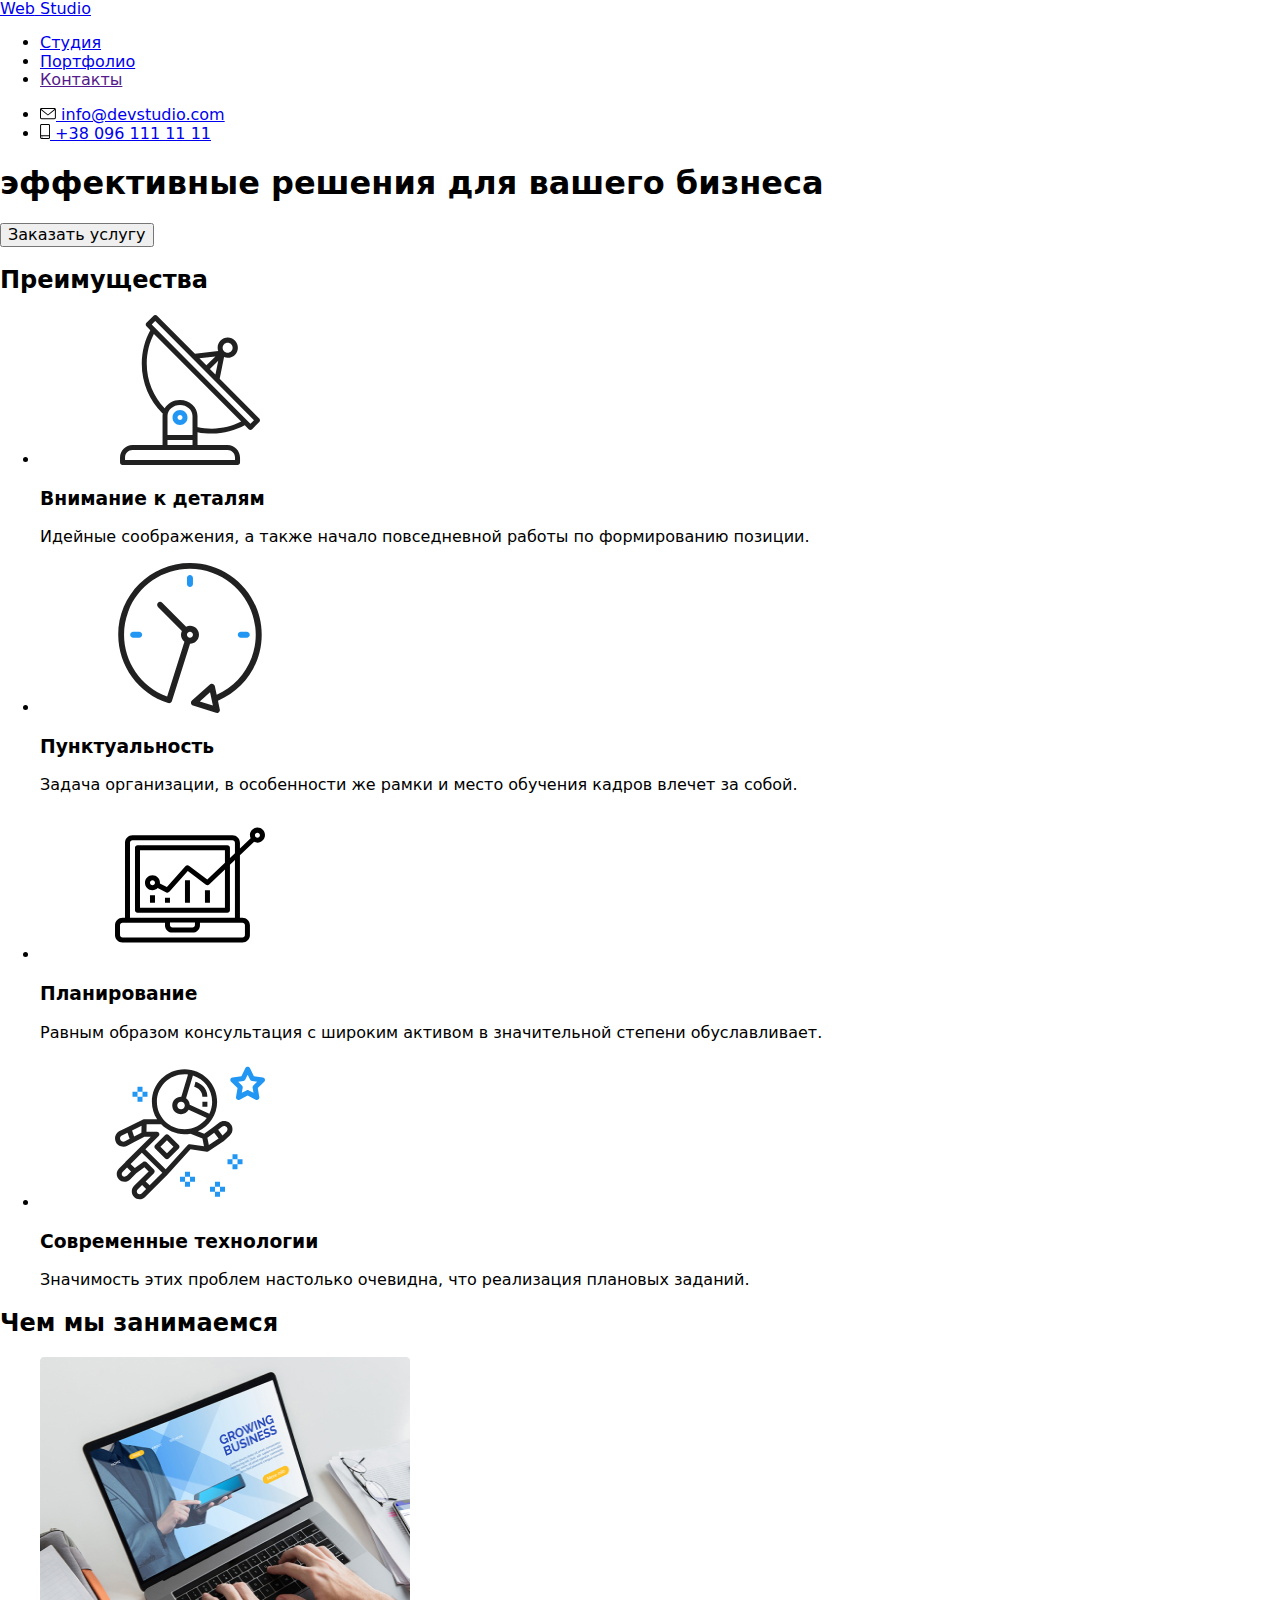
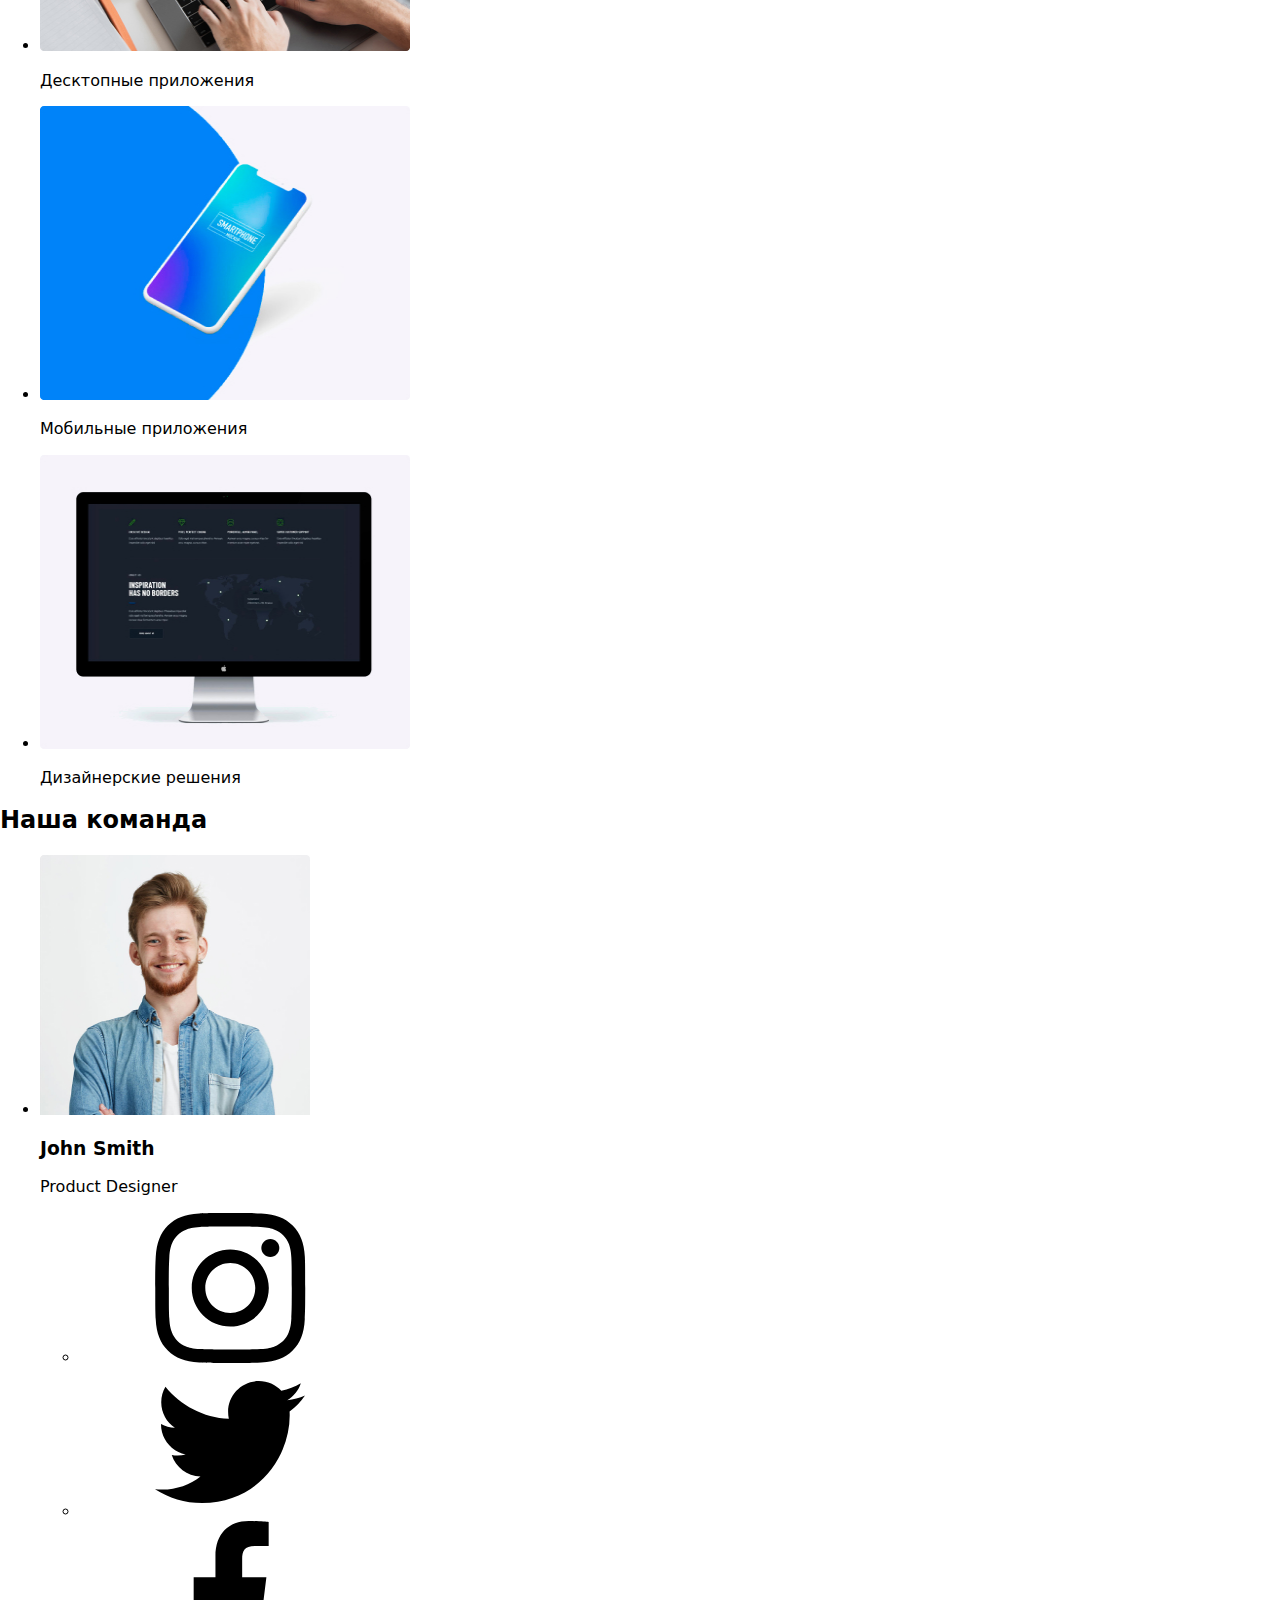
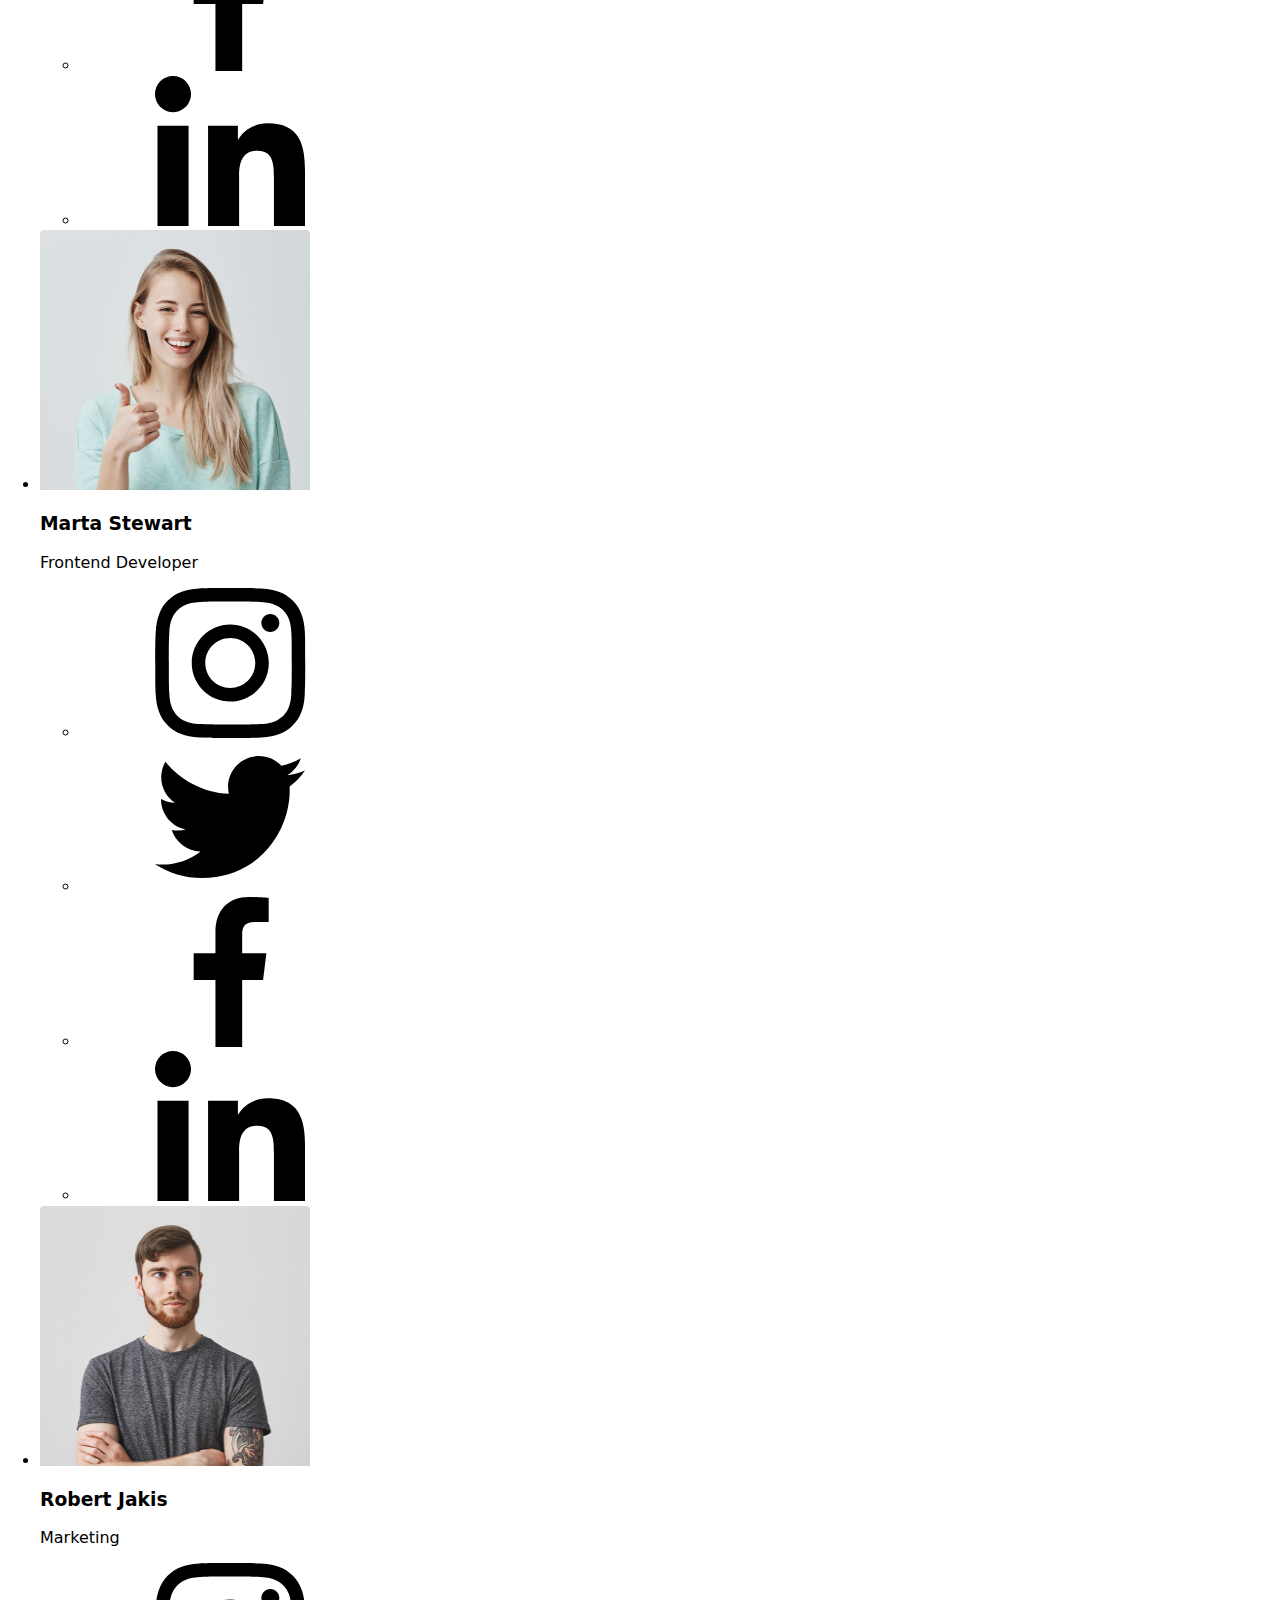
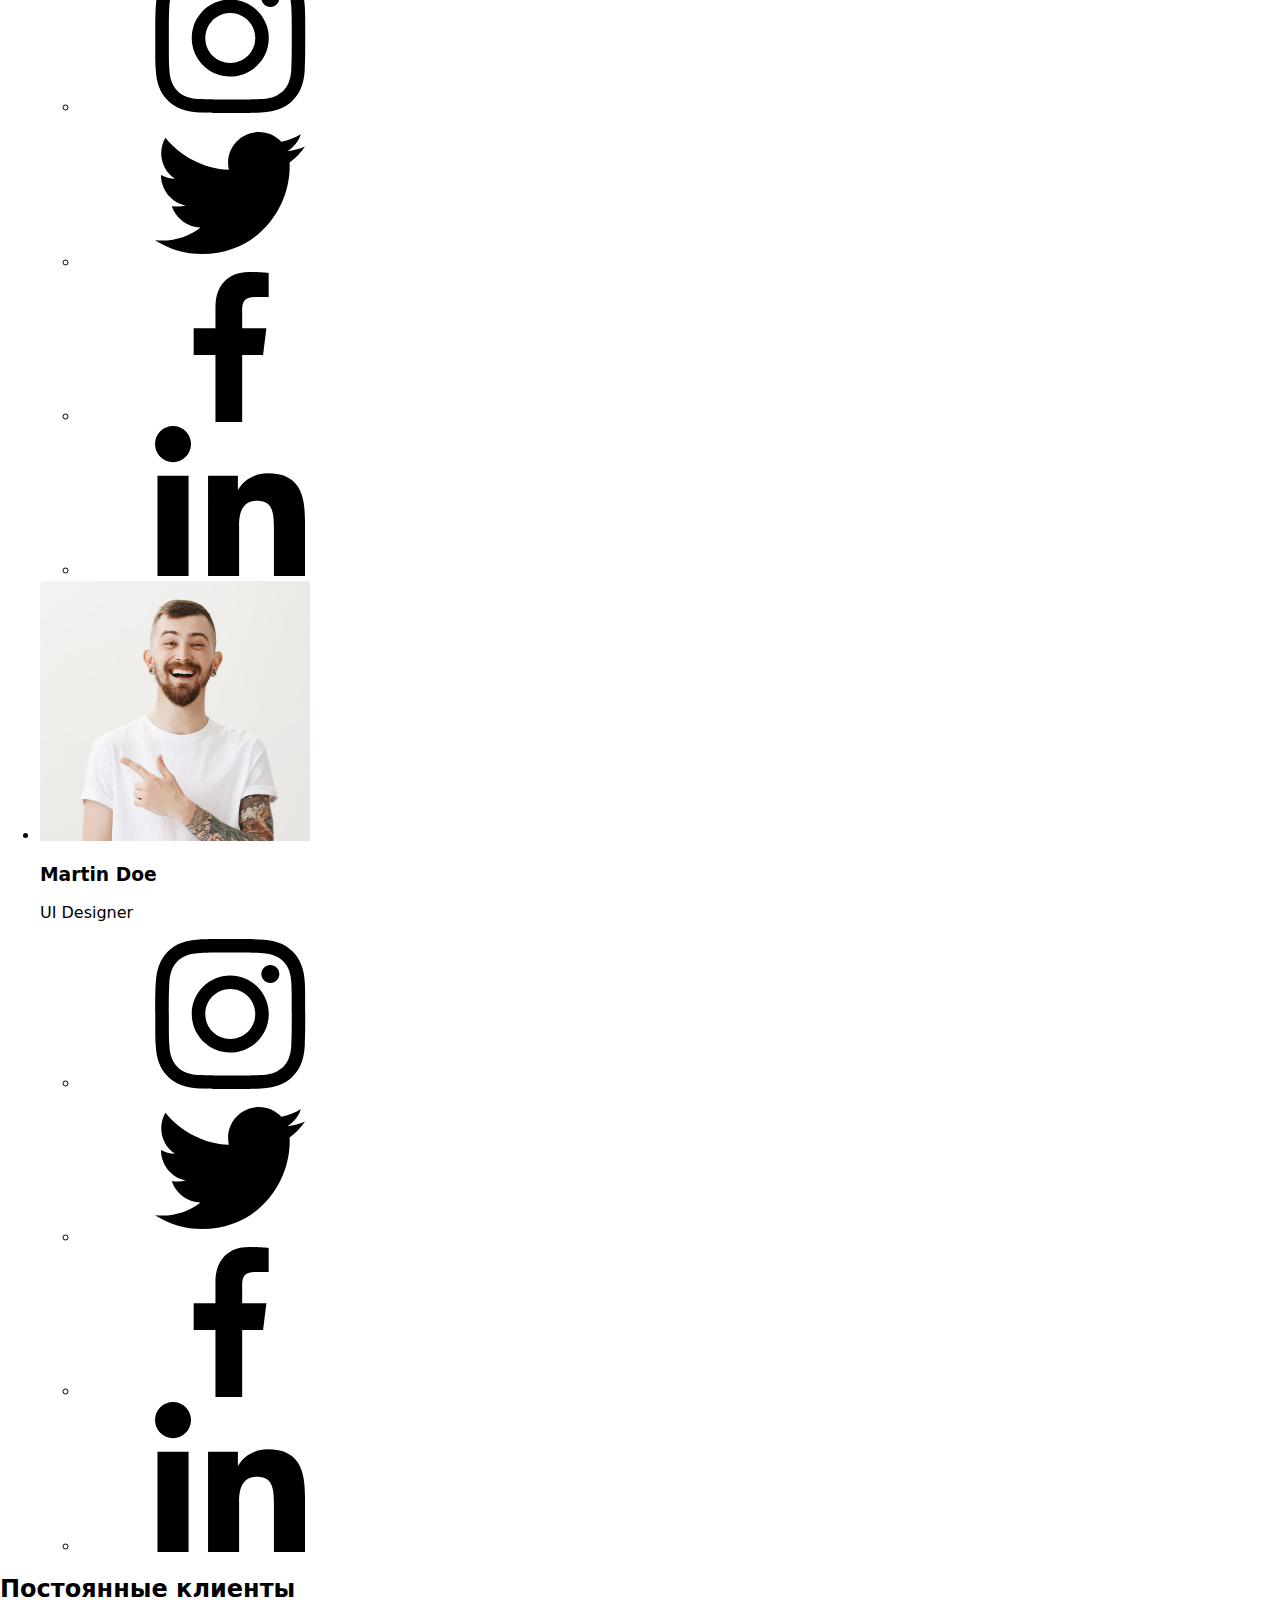
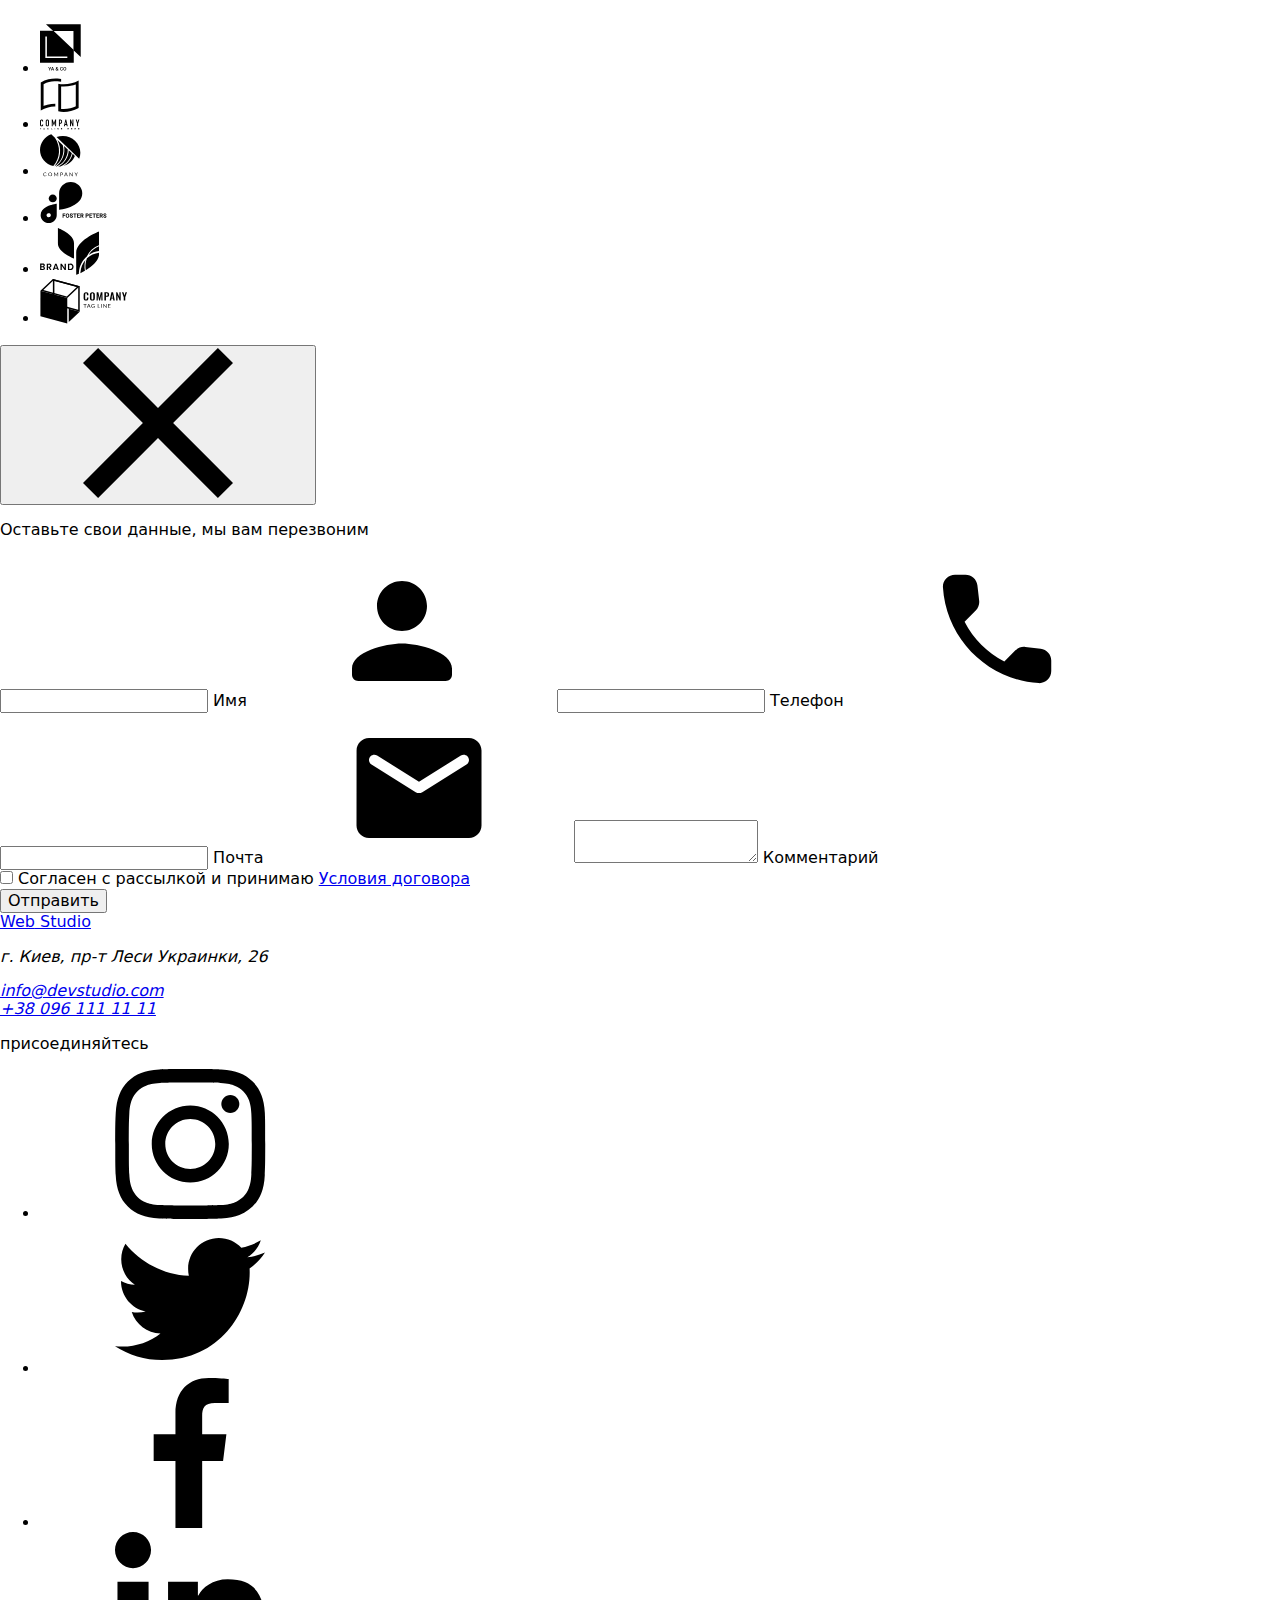
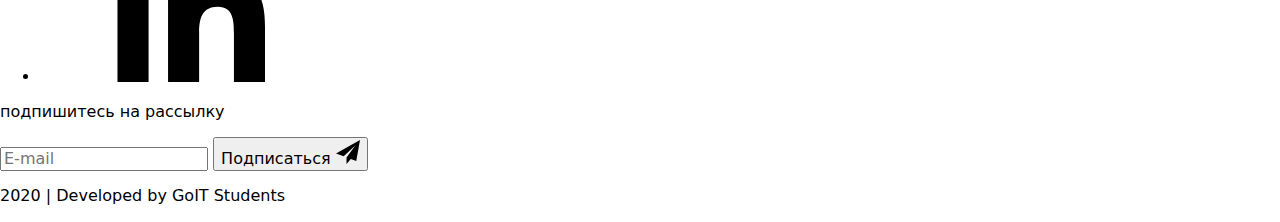
==== index.html @ 636921bb "Добавляет разметку" ====
<!DOCTYPE html>
<html lang="ru">
  <head>
    <meta charset="UTF-8" />
    <meta name="viewport" content="width=device-width, initial-scale=1.0" />
    <title>Studiya</title>
    <link
      href="https://fonts.googleapis.com/css2?family=Raleway:wght@700&family=Roboto:wght@400;500;700;900&display=swap"
      rel="stylesheet"
    />
    <link
      rel="stylesheet"
      href="https://cdnjs.cloudflare.com/ajax/libs/modern-normalize/0.6.0/modern-normalize.min.css"
    />
    <link rel="stylesheet" href="./css/main.min.css" />
  </head>
  <body>
    <!--Шапка сайта-->
    <header class="page-header">
      <nav class="container main-nav">
        <a href="./index.html" class="logo link">
          <span class="logo-web">Web</span>
          <span class="logo-studio">Studio</span>
        </a>
        <ul class="site-nav list">
          <li class="studio item">
            <a href="./index.html" class="link current">Студия</a>
          </li>
          <li class="portfolio item">
            <a href="./portfolio.html" class="link">Портфолио</a>
          </li>
          <li class="contact item">
            <a href="" class="link">Контакты </a>
          </li>
        </ul>
        <ul class="cont-nav list">
          <li class="item">
            <a href="mailto:info@devstudio.com" class="mail link">
              <svg class="icon-mail" width="16" height="12">
                <use href="./img/symbol-defs.svg#icon-email"></use>
              </svg>
              info@devstudio.com</a
            >
          </li>
          <li class="item">
            <a href="tel:+380961111111" class="phone link">
              <svg class="icon-phone" width="10" height="15">
                <use href="./img/symbol-defs.svg#icon-phone"></use>
              </svg>
              +38 096 111 11 11</a
            >
          </li>
        </ul>
      </nav>
    </header>
    <main>
      <!-- Герой -->
      <section class="hero overlay">
        <div class="hero-item">
          <h1 class="hero-title">эффективные решения для вашего бизнеса</h1>
          <button class="button primary" data-open-modal>
            Заказать услугу
          </button>
        </div>
      </section>
      <!--Преимущества-->
      <section class="section advant">
        <div class="container">
          <h2 class="visually-hidden">Преимущества</h2>
          <ul class="advant-list list">
            <li class="advant-element">
              <div class="advant-item">
                <svg class="icon-advant">
                  <use href="./img/symbol-defs.svg#icon-antenna"></use>
                </svg>
              </div>
              <h3 class="advant-title">Внимание к деталям</h3>
              <p class="advant-text">
                Идейные соображения, а также начало повседневной работы по
                формированию позиции.
              </p>
            </li>
            <li class="advant-element">
              <div class="advant-item">
                <svg class="icon-advant">
                  <use href="./img/symbol-defs.svg#icon-clock"></use>
                </svg>
              </div>
              <h3 class="advant-title">Пунктуальность</h3>
              <p class="advant-text">
                Задача организации, в особенности же рамки и место обучения
                кадров влечет за собой.
              </p>
            </li>
            <li class="advant-element">
              <div class="advant-item">
                <svg class="icon-advant">
                  <use href="./img/symbol-defs.svg#icon-diagram"></use>
                </svg>
              </div>
              <h3 class="advant-title">Планирование</h3>
              <p class="advant-text">
                Равным образом консультация с широким активом в значительной
                степени обуславливает.
              </p>
            </li>
            <li class="advant-element">
              <div class="advant-item">
                <svg class="icon-advant">
                  <use href="./img/symbol-defs.svg#icon-astronaut"></use>
                </svg>
              </div>
              <h3 class="advant-title">Современные технологии</h3>
              <p class="advant-text">
                Значимость этих проблем настолько очевидна, что реализация
                плановых заданий.
              </p>
            </li>
          </ul>
        </div>
      </section>
      <!-- Чем мы занимаемся -->
      <section class="section doing">
        <div class="container">
          <h2 class="section-title">Чем мы занимаемся</h2>
          <ul class="doing-list list">
            <li class="doing-element">
              <div>
                <a href="">
                  <img
                    src="./img/studiya/desktop_applications.jpg"
                    alt="Десктопные приложения"
                    width="370"
                    height="294"
                  />
                </a>
                <p class="doing-text">
                  Десктопные приложения
                </p>
              </div>
            </li>
            <li class="doing-element">
              <a href="">
                <img
                  src="./img/studiya/mobile_applications.jpg"
                  alt="Мобильные приложения"
                  width="370"
                  height="294"
                />
              </a>
              <p class="doing-text">
                Мобильные приложения
              </p>
            </li>
            <li class="doing-element">
              <a href="">
                <img
                  src="./img/studiya/designe_applications.jpg"
                  alt="Дизайнерские решения"
                  width="370"
                  height="294"
                />
              </a>
              <p class="doing-text">
                Дизайнерские решения
              </p>
            </li>
          </ul>
        </div>
      </section>
      <!--Команда-->
      <section class="section team">
        <div class="container Team">
          <h2 class="section-title">Наша команда</h2>
          <ul class="team-list list">
            <li class="team-element">
              <img
                src="./img/studiya/john_smith.jpg"
                alt="На фото Джон Смит"
                width="270"
                height="260"
              />
              <h3 class="team-title">John Smith</h3>
              <p class="team-position">
                Product Designer
              </p>
              <ul class="slinks list">
                <li class="link-slink">
                  <a href="" class="slinks-item" aria-label="Инстаграм">
                    <svg class="icon-slink">
                      <use href="./img/symbol-defs.svg#icon-instagram"></use>
                    </svg>
                  </a>
                </li>
                <li class="link-slink">
                  <a href="" class="slinks-item" aria-label="Твитер">
                    <svg class="icon-slink">
                      <use href="./img/symbol-defs.svg#icon-twitter1"></use>
                    </svg>
                  </a>
                </li>
                <li class="link-slink">
                  <a href="" class="slinks-item" aria-label="Фейсбук">
                    <svg class="icon-slink">
                      <use href="./img/symbol-defs.svg#icon-facebook"></use>
                    </svg>
                  </a>
                </li>
                <li class="link-slink">
                  <a href="" class="slinks-item" aria-label="Линкедин">
                    <svg class="icon-slink">
                      <use href="./img/symbol-defs.svg#icon-linkedin"></use>
                    </svg>
                  </a>
                </li>
              </ul>
            </li>
            <li class="team-element">
              <img
                src="./img/studiya/marta_stewart.jpg"
                alt="На фото Марта Стевант"
                width="270"
                height="260"
              />
              <h3 class="team-title">Marta Stewart</h3>
              <p class="team-position">
                Frontend Developer
              </p>
              <ul class="slinks list">
                <li class="link-slink">
                  <a href="" class="slinks-item" aria-label="Инстаграм">
                    <svg class="icon-slink">
                      <use href="./img/symbol-defs.svg#icon-instagram"></use>
                    </svg>
                  </a>
                </li>
                <li class="link-slink">
                  <a href="" class="slinks-item" aria-label="Твитер">
                    <svg class="icon-slink">
                      <use href="./img/symbol-defs.svg#icon-twitter1"></use>
                    </svg>
                  </a>
                </li>
                <li class="link-slink">
                  <a href="" class="slinks-item" aria-label="Фейсбук">
                    <svg class="icon-slink">
                      <use href="./img/symbol-defs.svg#icon-facebook"></use>
                    </svg>
                  </a>
                </li>
                <li class="link-slink">
                  <a href="" class="slinks-item" aria-label="Линкедин">
                    <svg class="icon-slink">
                      <use href="./img/symbol-defs.svg#icon-linkedin"></use>
                    </svg>
                  </a>
                </li>
              </ul>
            </li>
            <li class="team-element">
              <img
                src="./img/studiya/robert_jakis.jpg"
                alt="На фото Роберт Джакис"
                width="270"
                height="260"
              />
              <h3 class="team-title">Robert Jakis</h3>
              <p class="team-position">
                Marketing
              </p>
              <ul class="slinks list">
                <li class="link-slink">
                  <a href="" class="slinks-item" aria-label="Инстаграм">
                    <svg class="icon-slink">
                      <use href="./img/symbol-defs.svg#icon-instagram"></use>
                    </svg>
                  </a>
                </li>
                <li class="link-slink">
                  <a href="" class="slinks-item" aria-label="Твитер">
                    <svg class="icon-slink">
                      <use href="./img/symbol-defs.svg#icon-twitter1"></use>
                    </svg>
                  </a>
                </li>
                <li class="link-slink">
                  <a href="" class="slinks-item" aria-label="Фейсбук">
                    <svg class="icon-slink">
                      <use href="./img/symbol-defs.svg#icon-facebook"></use>
                    </svg>
                  </a>
                </li>
                <li class="link-slink">
                  <a href="" class="slinks-item" aria-label="Линкедин">
                    <svg class="icon-slink">
                      <use href="./img/symbol-defs.svg#icon-linkedin"></use>
                    </svg>
                  </a>
                </li>
              </ul>
            </li>
            <li class="team-element">
              <img
                src="./img/studiya/martin_doe.jpg"
                alt="На фото Мартин Дое"
                width="270"
                height="260"
              />
              <h3 class="team-title">Martin Doe</h3>
              <p class="team-position">
                UI Designer
              </p>
              <ul class="slinks list">
                <li class="link-slink">
                  <a href="" class="slinks-item" aria-label="Инстаграм">
                    <svg class="icon-slink">
                      <use href="./img/symbol-defs.svg#icon-instagram"></use>
                    </svg>
                  </a>
                </li>
                <li class="link-slink">
                  <a href="" class="slinks-item" aria-label="Твитер">
                    <svg class="icon-slink">
                      <use href="./img/symbol-defs.svg#icon-twitter1"></use>
                    </svg>
                  </a>
                </li>
                <li class="link-slink">
                  <a href="" class="slinks-item" aria-label="Фейсбук">
                    <svg class="icon-slink">
                      <use href="./img/symbol-defs.svg#icon-facebook"></use>
                    </svg>
                  </a>
                </li>
                <li class="link-slink">
                  <a href="" class="slinks-item" aria-label="Линкедин">
                    <svg class="icon-slink">
                      <use href="./img/symbol-defs.svg#icon-linkedin"></use>
                    </svg>
                  </a>
                </li>
              </ul>
            </li>
          </ul>
        </div>
      </section>

      <!--Клиенты-->
      <section class="section klient">
        <div class="container">
          <h2 class="section-title">Постоянные клиенты</h2>
          <ul class="klient-list list">
            <li class="klient-element">
              <a href="" class="klient-item">
                <svg class="icon-klient" width="45" height="50">
                  <use href="./img/symbol-defs.svg#icon-client1"></use>
                </svg>
              </a>
            </li>
            <li class="klient-element">
              <a href="" class="klient-item">
                <svg class="icon-klient" width="40" height="52">
                  <use href="./img/symbol-defs.svg#icon-client2"></use>
                </svg>
                <!-- <img src="./img/studiya/client2.svg" alt="Клиент2" /> -->
              </a>
            </li>
            <li class="klient-element">
              <a href="" class="klient-item">
                <svg class="icon-klient" width="41" height="43">
                  <use href="./img/symbol-defs.svg#icon-client3"></use>
                </svg>
                <!-- <img src="./img/studiya/client3.svg" alt="Клиент3" /> -->
              </a>
            </li>
            <li class="klient-element">
              <a href="" class="klient-item">
                <svg class="icon-klient" width="80" height="42">
                  <use href="./img/symbol-defs.svg#icon-client4"></use>
                </svg>
                <!-- <img src="./img/studiya/client4.svg" alt="Клиент4" /> -->
              </a>
            </li>
            <li class="klient-element">
              <a href="" class="klient-item">
                <svg class="icon-klient" width="59" height="47">
                  <use href="./img/symbol-defs.svg#icon-client5"></use>
                </svg>
                <!-- <img src="./img/studiya/client5.svg" alt="Клиент5" /> -->
              </a>
            </li>
            <li class="klient-element">
              <a href="" class="klient-item">
                <svg class="icon-klient" width="88" height="45">
                  <use href="./img/symbol-defs.svg#icon-client6"></use>
                </svg>
                <!-- <img src="./img/studiya/client6.svg" alt="Клиент6" /> -->
              </a>
            </li>
          </ul>
        </div>
      </section>
      <!-- Модальное окно и форма "Заказать услугу" -->
      <div class="backdrop is-hidden" data-backdrop>
        <div class="modal">
          <button class="modal-close" data-close-modal>
            <svg class="icon-modal-button">
              <use href="./img/symbol-defs.svg#icon-icon-btn-modal"></use>
            </svg>
          </button>
          <form class="form js-form" id="modal-form">
            <p class="form-text">Оставьте свои данные, мы вам перезвоним</p>
            <div class="form-container">
              <label class="form-field">
                <input
                  type="text"
                  name="name"
                  class="form-input"
                  placeholder=" "
                />
                <span class="label-text">Имя</span>
                <span class="icon-input">
                  <svg class="icon-person">
                    <use href="./img/symbol-defs.svg#icon-person-black"></use>
                  </svg>
                </span>
              </label>

              <label class="form-field">
                <input
                  type="tel"
                  name="tel"
                  class="form-input"
                  placeholder=" "
                />
                <span class="label-text">Телефон</span>
                <span class="icon-input">
                  <svg class="icon-person">
                    <use href="./img/symbol-defs.svg#icon-phone-black"></use>
                  </svg>
                </span>
              </label>

              <label class="form-field">
                <input
                  type="email"
                  name="mail"
                  class="form-input"
                  placeholder=" "
                />
                <span class="label-text">Почта</span>
                <span class="icon-input">
                  <svg class="icon-person">
                    <use href="./img/symbol-defs.svg#icon-email-black"></use>
                  </svg>
                </span>
              </label>

              <label class="form-field">
                <textarea
                  name="comment"
                  placeholder=" "
                  class="form-input comment"
                ></textarea>
                <span class="label-text comment">Комментарий</span>
              </label>
            </div>
            <div class="form-policy">
              <label class="policy-text">
                <input type="checkbox" name="policy" class="policy-checkbox" />
                <span class="icon-checkbox"></span>
                Согласен с рассылкой и принимаю
                <a target="_blank" href="#" class="policy-text policy-link"
                  >Условия договора</a
                >
              </label>
            </div>
            <button type="submit" class="modal-button">Отправить</button>
          </form>
        </div>
      </div>
    </main>
    <!--Футер-->
    <footer>
      <div class="container page-footer">
        <div class="footer-address">
          <a href="./index.html" class="logo-footer link">
            <span class="logo-web">Web</span>
            <span class="logo-foot">Studio</span>
          </a>
          <address class="address-container">
            <p class="add">г. Киев, пр-т Леси Украинки, 26</p>
            <a href="mailto:info@devstudio.com" class="add-link link"
              >info@devstudio.com</a
            ><br />
            <a href="tel:+380961111111" class="add-link link"
              >+38 096 111 11 11</a
            >
          </address>
        </div>
        <div class="footer-slikns">
          <p class="slikns-text">присоединяйтесь</p>
          <ul class="slikns-list list">
            <li class="slikns-links">
              <a href="" class="icon-slinks" aria-label="Ссылка на instagram ">
                <svg class="icon-slink">
                  <use href="./img/symbol-defs.svg#icon-instagram"></use>
                </svg>
              </a>
            </li>
            <li class="slikns-links">
              <a href="" class="icon-slinks" aria-label="Ссылка на twitter ">
                <svg class="icon-slink">
                  <use href="./img/symbol-defs.svg#icon-twitter1"></use>
                </svg>
              </a>
            </li>
            <li class="slikns-links">
              <a href="" class="icon-slinks" aria-label="Ссылка на facebook ">
                <svg class="icon-slink">
                  <use href="./img/symbol-defs.svg#icon-facebook"></use>
                </svg>
              </a>
            </li>
            <li class="slikns-links">
              <a href="" class="icon-slinks" aria-label="Ссылка на linkedln ">
                <svg class="icon-slink">
                  <use href="./img/symbol-defs.svg#icon-linkedin"></use>
                </svg>
              </a>
            </li>
          </ul>
        </div>
        <div class="footer-subscription">
          <p class="slikns-text">подпишитесь на рассылку</p>
          <div class="sub-container">
            <form class="js-form" id="footer-form">
              <input type="email" class="email-input" placeholder="E-mail" />
              <button type="submit" class="button-secondary">
                Подписаться
                <svg class="icon-button" width="24" height="24">
                  <use href="./img/symbol-defs.svg#icon-icon_send"></use>
                </svg>
              </button>
            </form>
          </div>
        </div>
      </div>
      <p class="copyringht container">2020 | Developed by GoIT Students</p>
    </footer>
    <!-- Javascript для модального окна -->
    <script>
      const refs = {
        openModalBtn: document.querySelector('[data-open-modal]'),
        closeModalBtn: document.querySelector('[data-close-modal]'),
        backdrop: document.querySelector('[data-backdrop]'),
      };

      refs.openModalBtn.addEventListener('click', toggleModal);
      refs.closeModalBtn.addEventListener('click', toggleModal);

      refs.backdrop.addEventListener('click', logBackdropClick);

      function toggleModal() {
        refs.backdrop.classList.toggle('is-hidden');
      }

      function logBackdropClick() {
        console.log('Это клик в бекдроп');
      }
    </script>
    <!-- Javascript для модальной формы  -->
    <script>
      (() => {
        document.querySelector('.js-form').addEventListener('submit', e => {
          e.preventDefault();

          new FormData(e.currentTarget).forEach((value, name) =>
            console.log(`${name}: ${value}`),
          );

          e.currentTarget.reset();
        });
      })();
    </script>
  </body>
</html>
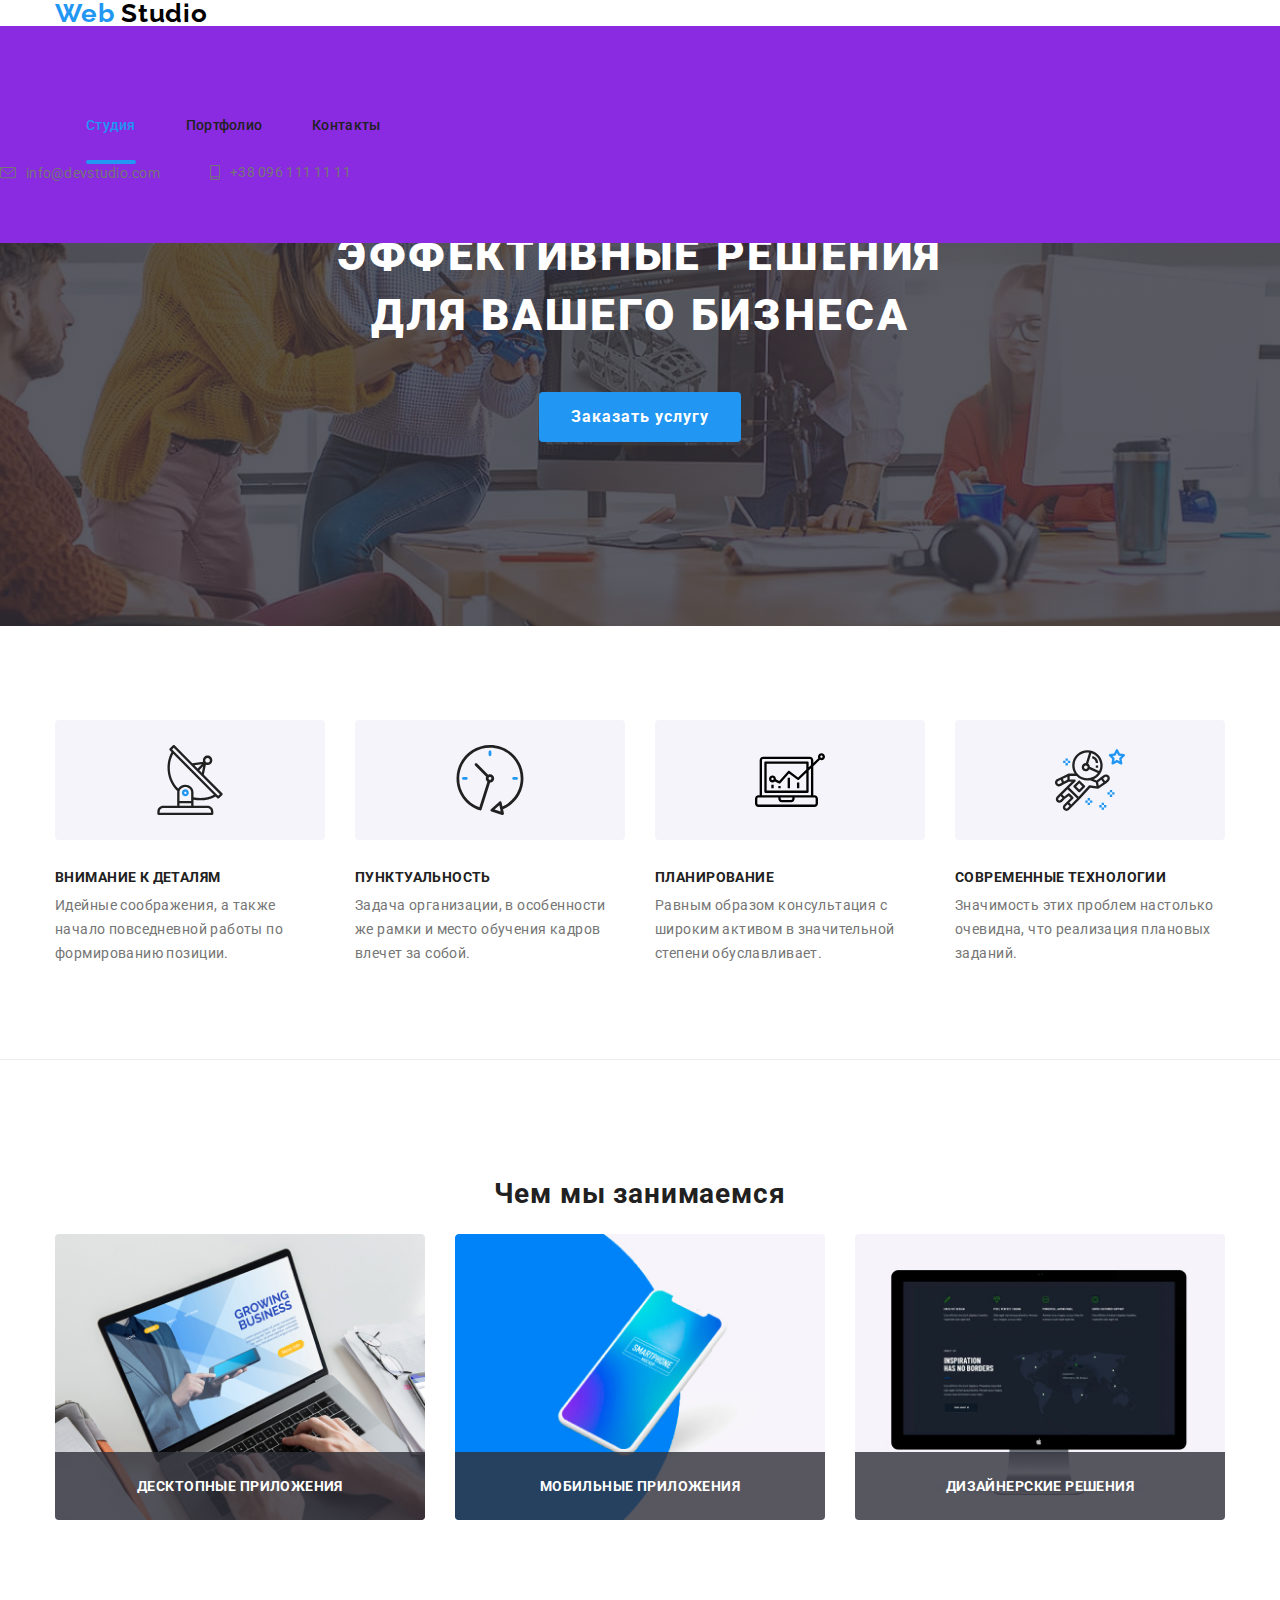
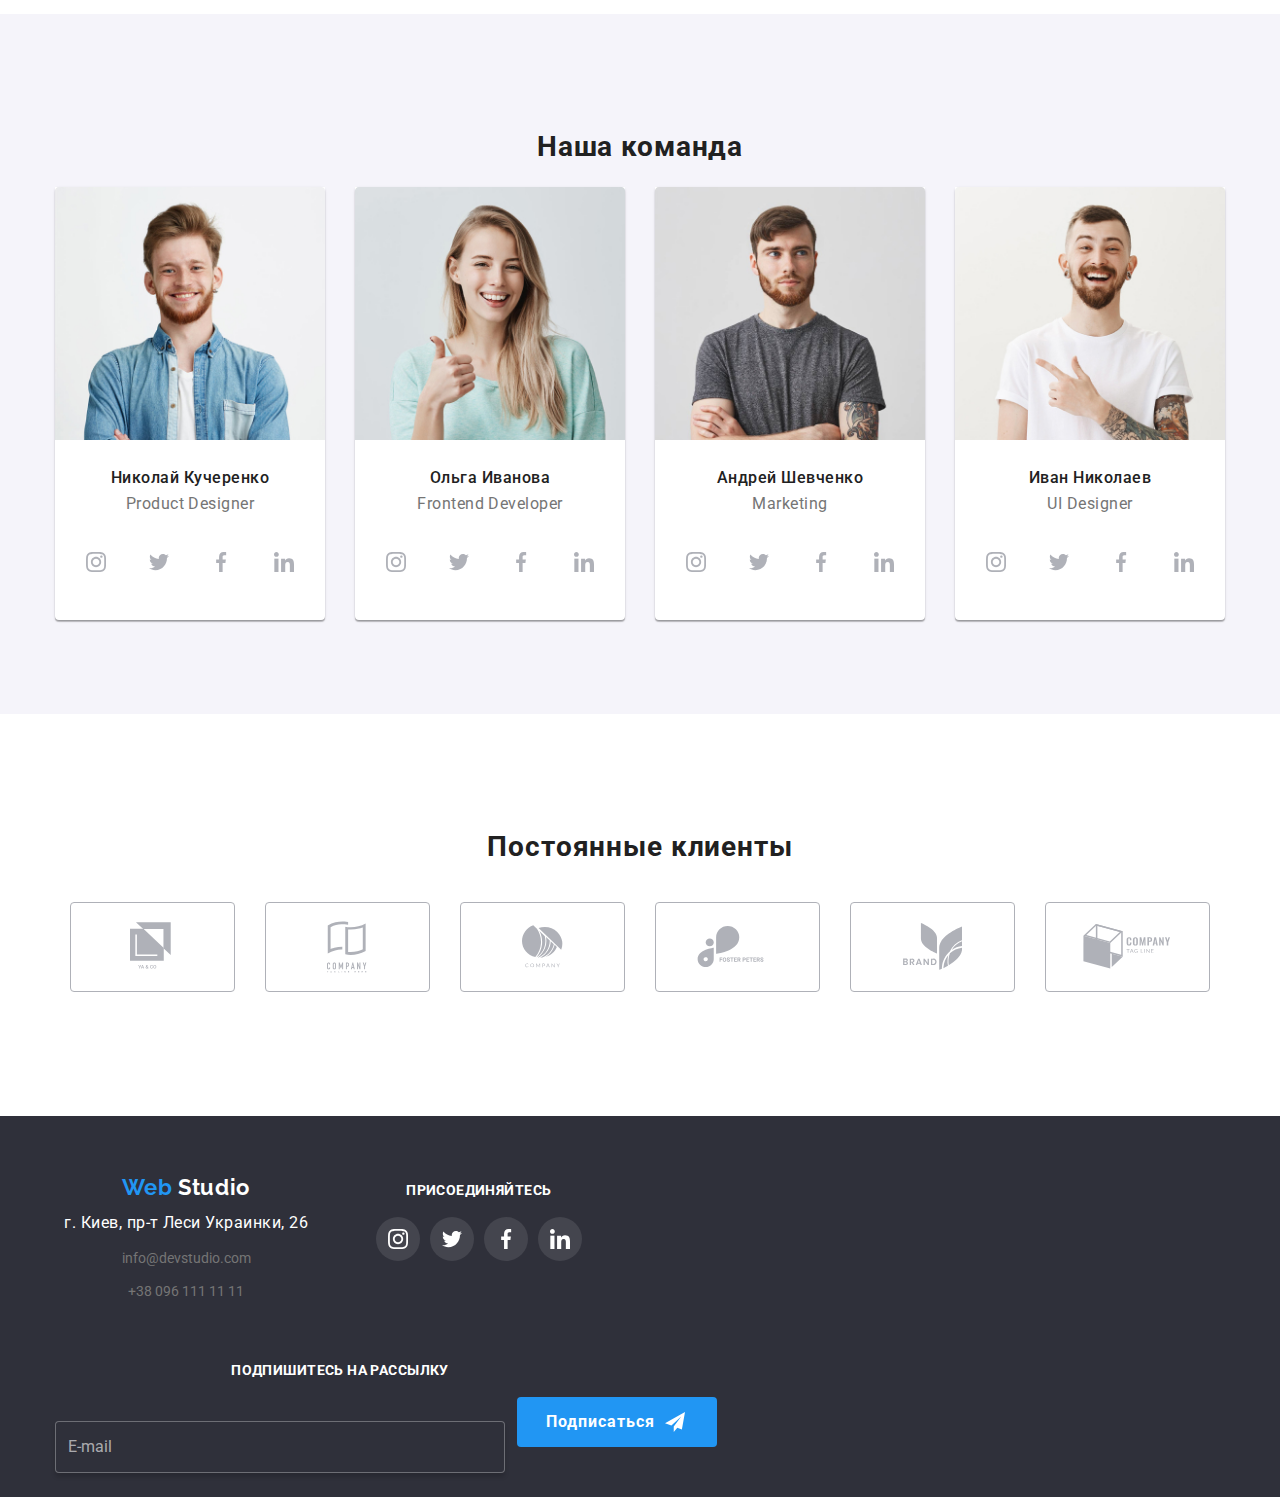
==== commit c5b655c8: "добавляет кнопку меню бургер" ====
--- a/index.html
+++ b/index.html
@@ -22,35 +22,60 @@
           <span class="logo-web">Web</span>
           <span class="logo-studio">Studio</span>
         </a>
-        <ul class="site-nav list">
-          <li class="studio item">
-            <a href="./index.html" class="link current">Студия</a>
-          </li>
-          <li class="portfolio item">
-            <a href="./portfolio.html" class="link">Портфолио</a>
-          </li>
-          <li class="contact item">
-            <a href="" class="link">Контакты </a>
-          </li>
-        </ul>
-        <ul class="cont-nav list">
-          <li class="item">
-            <a href="mailto:info@devstudio.com" class="mail link">
-              <svg class="icon-mail" width="16" height="12">
-                <use href="./img/symbol-defs.svg#icon-email"></use>
-              </svg>
-              info@devstudio.com</a
-            >
-          </li>
-          <li class="item">
-            <a href="tel:+380961111111" class="phone link">
-              <svg class="icon-phone" width="10" height="15">
-                <use href="./img/symbol-defs.svg#icon-phone"></use>
-              </svg>
-              +38 096 111 11 11</a
-            >
-          </li>
-        </ul>
+        <button
+          type="button"
+          class="menu-button"
+          aria-expanded="false"
+          aria-controls="menu-container"
+          data-menu-button
+        >
+          <svg
+            width="40"
+            height="40"
+            aria-label="Переключатель мобильного меню"
+          >
+            <use
+              class="icon-cross"
+              href="./img/sprite.svg#icon-close_40px"
+            ></use>
+            <use class="icon-menu" href="./img/sprite.svg#icon-menu_40px"></use>
+          </svg>
+        </button>
+        <div class="menu-container" id="menu-container" data-menu>
+          <div class="navigation">
+            <ul class="site-nav list">
+              <li class="studio item">
+                <a href="./index.html" class="link current">Студия</a>
+              </li>
+              <li class="portfolio item">
+                <a href="./portfolio.html" class="link">Портфолио</a>
+              </li>
+              <li class="contact item">
+                <a href="" class="link">Контакты </a>
+              </li>
+            </ul>
+          </div>
+          <div class="contacts">
+            <ul class="cont-nav list">
+              <li class="item">
+                <a href="mailto:info@devstudio.com" class="mail link">
+                  <svg class="icon-mail" width="16" height="12">
+                    <use href="./img/symbol-defs.svg#icon-email"></use>
+                  </svg>
+                  info@devstudio.com</a
+                >
+              </li>
+              <li class="item">
+                <a href="tel:+380961111111" class="phone link">
+                  <svg class="icon-phone" width="10" height="15">
+                    <use href="./img/symbol-defs.svg#icon-phone"></use>
+                  </svg>
+                  +38 096 111 11 11</a
+                >
+              </li>
+            </ul>
+          </div>
+        </div>
       </nav>
     </header>
     <main>
@@ -180,7 +205,7 @@
                 width="270"
                 height="260"
               />
-              <h3 class="team-title">John Smith</h3>
+              <h3 class="team-title">Николай Кучеренко</h3>
               <p class="team-position">
                 Product Designer
               </p>
@@ -222,7 +247,7 @@
                 width="270"
                 height="260"
               />
-              <h3 class="team-title">Marta Stewart</h3>
+              <h3 class="team-title">Ольга Иванова</h3>
               <p class="team-position">
                 Frontend Developer
               </p>
@@ -264,7 +289,7 @@
                 width="270"
                 height="260"
               />
-              <h3 class="team-title">Robert Jakis</h3>
+              <h3 class="team-title">Андрей Шевченко</h3>
               <p class="team-position">
                 Marketing
               </p>
@@ -306,7 +331,7 @@
                 width="270"
                 height="260"
               />
-              <h3 class="team-title">Martin Doe</h3>
+              <h3 class="team-title">Иван Николаев</h3>
               <p class="team-position">
                 UI Designer
               </p>
@@ -480,61 +505,69 @@
         </div>
       </div>
     </main>
+    <script src="./js/menu.js"></script>
     <!--Футер-->
     <footer>
       <div class="container page-footer">
-        <div class="footer-address">
-          <a href="./index.html" class="logo-footer link">
-            <span class="logo-web">Web</span>
-            <span class="logo-foot">Studio</span>
-          </a>
-          <address class="address-container">
-            <p class="add">г. Киев, пр-т Леси Украинки, 26</p>
-            <a href="mailto:info@devstudio.com" class="add-link link"
-              >info@devstudio.com</a
-            ><br />
-            <a href="tel:+380961111111" class="add-link link"
-              >+38 096 111 11 11</a
-            >
-          </address>
-        </div>
-        <div class="footer-slikns">
-          <p class="slikns-text">присоединяйтесь</p>
-          <ul class="slikns-list list">
-            <li class="slikns-links">
-              <a href="" class="icon-slinks" aria-label="Ссылка на instagram ">
-                <svg class="icon-slink">
-                  <use href="./img/symbol-defs.svg#icon-instagram"></use>
-                </svg>
-              </a>
-            </li>
-            <li class="slikns-links">
-              <a href="" class="icon-slinks" aria-label="Ссылка на twitter ">
-                <svg class="icon-slink">
-                  <use href="./img/symbol-defs.svg#icon-twitter1"></use>
-                </svg>
-              </a>
-            </li>
-            <li class="slikns-links">
-              <a href="" class="icon-slinks" aria-label="Ссылка на facebook ">
-                <svg class="icon-slink">
-                  <use href="./img/symbol-defs.svg#icon-facebook"></use>
-                </svg>
-              </a>
-            </li>
-            <li class="slikns-links">
-              <a href="" class="icon-slinks" aria-label="Ссылка на linkedln ">
-                <svg class="icon-slink">
-                  <use href="./img/symbol-defs.svg#icon-linkedin"></use>
-                </svg>
-              </a>
-            </li>
-          </ul>
-        </div>
+        <div class="div footer-block">
+          <div class="footer-address">
+            <a href="./index.html" class="logo-footer link">
+              <span class="logo-web">Web</span>
+              <span class="logo-foot">Studio</span>
+            </a>
+            <address class="address-container">
+              <p class="add">г. Киев, пр-т Леси Украинки, 26</p>
+              <a href="mailto:info@devstudio.com" class="add-link link"
+                >info@devstudio.com</a
+              ><br />
+              <a href="tel:+380961111111" class="add-link link"
+                >+38 096 111 11 11</a
+              >
+            </address>
+          </div>
+          <div class="footer-slikns">
+            <p class="slikns-text">присоединяйтесь</p>
+            <ul class="slikns-list list">
+              <li class="slikns-links">
+                <a
+                  href=""
+                  class="icon-slinks"
+                  aria-label="Ссылка на instagram "
+                >
+                  <svg class="icon-slink">
+                    <use href="./img/symbol-defs.svg#icon-instagram"></use>
+                  </svg>
+                </a>
+              </li>
+              <li class="slikns-links">
+                <a href="" class="icon-slinks" aria-label="Ссылка на twitter ">
+                  <svg class="icon-slink">
+                    <use href="./img/symbol-defs.svg#icon-twitter1"></use>
+                  </svg>
+                </a>
+              </li>
+              <li class="slikns-links">
+                <a href="" class="icon-slinks" aria-label="Ссылка на facebook ">
+                  <svg class="icon-slink">
+                    <use href="./img/symbol-defs.svg#icon-facebook"></use>
+                  </svg>
+                </a>
+              </li>
+              <li class="slikns-links">
+                <a href="" class="icon-slinks" aria-label="Ссылка на linkedln ">
+                  <svg class="icon-slink">
+                    <use href="./img/symbol-defs.svg#icon-linkedin"></use>
+                  </svg>
+                </a>
+              </li>
+            </ul>
+          </div>
+        </div>
+
         <div class="footer-subscription">
           <p class="slikns-text">подпишитесь на рассылку</p>
           <div class="sub-container">
-            <form class="js-form" id="footer-form">
+            <form class="footer-form js-form" id="footer-form">
               <input type="email" class="email-input" placeholder="E-mail" />
               <button type="submit" class="button-secondary">
                 Подписаться
--- a/css/main.min.css
+++ b/css/main.min.css
@@ -0,0 +1,2 @@
+/*! modern-normalize v0.6.0 | MIT License | https://github.com/sindresorhus/modern-normalize */*,*::before,*::after{-webkit-box-sizing:border-box;box-sizing:border-box}:root{-moz-tab-size:4;-o-tab-size:4;tab-size:4}html{line-height:1.15;-webkit-text-size-adjust:100%}body{margin:0}body{font-family:system-ui,-apple-system,"Segoe UI",Roboto,Helvetica,Arial,sans-serif,"Apple Color Emoji","Segoe UI Emoji"}hr{height:0}abbr[title]{-webkit-text-decoration:underline dotted;text-decoration:underline dotted}b,strong{font-weight:bolder}code,kbd,samp,pre{font-family:SFMono-Regular, Consolas, 'Liberation Mono', Menlo, monospace;font-size:1em}small{font-size:80%}sub,sup{font-size:75%;line-height:0;position:relative;vertical-align:baseline}sub{bottom:-0.25em}sup{top:-0.5em}button,input,optgroup,select,textarea{font-family:inherit;font-size:100%;line-height:1.15;margin:0}button,select{text-transform:none}button,[type='button'],[type='reset'],[type='submit']{-webkit-appearance:button}button::-moz-focus-inner,[type='button']::-moz-focus-inner,[type='reset']::-moz-focus-inner,[type='submit']::-moz-focus-inner{border-style:none;padding:0}button:-moz-focusring,[type='button']:-moz-focusring,[type='reset']:-moz-focusring,[type='submit']:-moz-focusring{outline:1px dotted ButtonText}fieldset{padding:0.35em 0.75em 0.625em}legend{padding:0}progress{vertical-align:baseline}[type='number']::-webkit-inner-spin-button,[type='number']::-webkit-outer-spin-button{height:auto}[type='search']{-webkit-appearance:textfield;outline-offset:-2px}[type='search']::-webkit-search-decoration{-webkit-appearance:none}::-webkit-file-upload-button{-webkit-appearance:button;font:inherit}summary{display:list-item}.visually-hidden{position:absolute;width:1px;height:1px;margin:-1px;border:0;padding:0;clip:rect(0 0 0 0);overflow:hidden}.logo,.logo-footer{font-family:Raleway,sans-serif;font-weight:700;line-height:1;letter-spacing:0.03em;text-decoration:none}.cont-nav,.button-secondary,.button.primary{display:-webkit-inline-box;display:-ms-inline-flexbox;display:inline-flex;-webkit-box-align:center;-ms-flex-align:center;align-items:center}.slikns-list .icon-slinks,.advant,.advant-item,.slinks .slinks-item,.klient-item{display:-webkit-box;display:-ms-flexbox;display:flex;-webkit-box-align:center;-ms-flex-align:center;align-items:center}.hero-item,.hero-title,.overlay,.modal-button{margin-left:auto;margin-right:auto}body{font-family:Roboto,sans-serif;background-color:#fff;color:#757575}body .modal-open{overflow:hidden}.list{list-style:none;margin:0;padding:0}.link{text-decoration:none;color:#757575}.container{margin-left:auto;margin-right:auto;padding-left:15px;padding-right:15px}@media screen and (min-width: 480px){.container{width:480px}}@media screen and (min-width: 768px){.container{width:768px}}@media screen and (min-width: 1200px){.container{width:1200px}}img{display:block;max-width:100%;height:auto}p{margin:0}.section{padding-top:60px;padding-bottom:60px}@media screen and (min-width: 1200px){.section{padding-top:94px;padding-bottom:94px}}.section-title{font-weight:700;font-size:28px;line-height:1.17;text-align:center;letter-spacing:0.03em;color:#212121}.page-header{position:relative}.main-nav{display:-webkit-box;display:-ms-flexbox;display:flex;-webkit-box-align:center;-ms-flex-align:center;align-items:center}@media screen and (max-width: 1199px){.main-nav{-webkit-box-pack:justify;-ms-flex-pack:justify;justify-content:space-between}}.menu-button{display:-webkit-inline-box;display:-ms-inline-flexbox;display:inline-flex;margin:0;padding:0;border:none;background-color:transparent}.menu-button:hover{fill:#2196f3}@media screen and (min-width: 768px){.menu-button{display:none}}.menu-button .icon-cross{display:none}.menu-button.is-open .icon-cross{display:block}.menu-button.is-open .icon-menu{display:none}.menu-container{position:absolute;top:100%;left:0;width:100%;background-color:blueviolet;padding:60px 0;text-align:center;font-size:20px}.menu-container.is-open{display:block}@media screen and (max-width: 767px){.menu-container{display:none}}.logo{font-size:26px}.logo-web{color:#2196f3}.logo-studio{color:#000}.site-nav{display:-webkit-box;display:-ms-flexbox;display:flex;margin-left:86px}.site-nav .link{display:-webkit-inline-box;display:-ms-inline-flexbox;display:inline-flex;padding-top:32px;padding-bottom:32px;color:#212121;font-weight:500;font-size:14px;line-height:1;letter-spacing:.02em;-webkit-transition:color 250ms cubic-bezier(0.4, 0, 0.2, 1);transition:color 250ms cubic-bezier(0.4, 0, 0.2, 1)}.site-nav .link:hover,.site-nav .link:focus{color:#2196f3}.site-nav .current{color:#2196f3}.site-nav .current::after{content:'';position:absolute;width:100%;height:4px;left:0;bottom:0;background-color:#2196f3;border-radius:2px}.site-nav .item{position:relative}.site-nav .item+.item{margin-left:50px}.cont-nav{margin-left:auto;font-size:14px;letter-spacing:0.02em}.cont-nav .link{display:-webkit-inline-box;display:-ms-inline-flexbox;display:inline-flex;-webkit-box-align:center;-ms-flex-align:center;align-items:center;-webkit-transition:color 250ms cubic-bezier(0.4, 0, 0.2, 1);transition:color 250ms cubic-bezier(0.4, 0, 0.2, 1)}.cont-nav .link:hover,.cont-nav .link:focus{color:#2196f3}.cont-nav .item+.item{margin-left:50px}.icon-mail{fill:#757575;margin-right:10px;-webkit-transition:fill 250ms cubic-bezier(0.4, 0, 0.2, 1);transition:fill 250ms cubic-bezier(0.4, 0, 0.2, 1)}.mail:hover .icon-mail,.mail:focus .icon-mail{fill:#2196f3}.icon-phone{fill:#757575;margin-right:10px;-webkit-transition:fill 250ms cubic-bezier(0.4, 0, 0.2, 1);transition:fill 250ms cubic-bezier(0.4, 0, 0.2, 1)}.phone:hover .icon-phone,.phone:focus .icon-phone{fill:#2196f3}footer{background-color:#2f303a;color:#fff}.address-container{font-size:14px;line-height:1.7;font-style:normal}.logo-foot{color:#fff}.logo-footer{display:block;margin-bottom:10px;font-size:22px;padding-top:60px}.add{margin-top:0;margin-bottom:9px}.add-link{display:inline-block;-webkit-transition:color 250ms cubic-bezier(0.4, 0, 0.2, 1);transition:color 250ms cubic-bezier(0.4, 0, 0.2, 1)}.add-link:not(:last-child){margin-bottom:9px}.add-link:hover,.add-link:focus{color:#2196f3}.email-input{margin-bottom:20px;color:#fff;font-size:16px;line-height:1.87;display:inline-block;min-width:450px;padding:10px 58px 10px 12px;border-radius:4px;border-style:solid;border:1px solid rgba(255,255,255,0.3);-webkit-box-shadow:0px 4px 4px rgba(0,0,0,0.15);box-shadow:0px 4px 4px rgba(0,0,0,0.15);background-color:#2f303a;-o-border-image:initial;border-image:initial}.email-input::-webkit-input-placeholder{color:rgba(255,255,255,0.6)}.email-input:-ms-input-placeholder{color:rgba(255,255,255,0.6)}.email-input::-ms-input-placeholder{color:rgba(255,255,255,0.6)}.email-input::placeholder{color:rgba(255,255,255,0.6)}@media screen and (min-width: 768px){.email-input{width:450px}}@media screen and (min-width: 1200px){.email-input{margin-right:12px;width:350px;margin-bottom:0}}.copyringht{display:none;color:rgba(255,255,255,0.4);margin-top:0;margin-bottom:0;padding-top:18px;padding-bottom:21px;font-size:12px;line-height:2;text-align:center;border-top:1px solid rgba(255,255,255,0.1)}.footer-address{text-align:center}@media screen and (min-width: 768px){.footer-address{width:calc((100% - 30px) / 2)}}@media screen and (min-width: 1200px){.footer-address{margin-right:30px;margin-bottom:0}}@media screen and (min-width: 768px){.footer-block{display:-webkit-box;display:-ms-flexbox;display:flex;-webkit-box-align:baseline;-ms-flex-align:baseline;align-items:baseline}}@media screen and (min-width: 1200px){.footer-block{width:calc(100% / 2)}}.footer-slikns{font-weight:700;font-size:14px;line-height:1.14;text-transform:uppercase}@media screen and (min-width: 768px){.footer-slikns{width:calc((100% - 30px) / 2)}}@media screen and (min-width: 1200px){.footer-slikns{margin-right:30px;margin-bottom:0}}.slikns-list{-webkit-box-pack:center;-ms-flex-pack:center;justify-content:center;display:-webkit-box;display:-ms-flexbox;display:flex}.slikns-list .icon-slinks{-webkit-box-pack:center;-ms-flex-pack:center;justify-content:center;width:44px;height:44px;border-radius:50%;background-color:rgba(255,255,255,0.1);-webkit-transition:all 250ms cubic-bezier(0.4, 0, 0.2, 1);transition:all 250ms cubic-bezier(0.4, 0, 0.2, 1);fill:#fff;transition:all 250ms cubic-bezier(0.4, 0, 0.2, 1)}.slikns-list .icon-slinks:hover,.slikns-list .icon-slinks:focus{background-color:#2196f3;-webkit-transform:scale(1.3);transform:scale(1.3)}.slikns-links:not(:last-child){margin-right:10px}.icon-slink{width:20px;height:20px}.slikns-text{margin-top:60px;margin-bottom:20px;font-weight:700;font-size:14px;line-height:1;letter-spacing:.03em;text-transform:uppercase;text-align:center}.button-secondary{border:none;font-weight:700;font-size:16px;line-height:1.87;letter-spacing:.06em;color:#fff;background-color:#2196f3;text-decoration:none;border-radius:4px;margin-bottom:50px;padding:10px 29px;min-width:200px;-webkit-transition:all 250ms cubic-bezier(0.4, 0, 0.2, 1);transition:all 250ms cubic-bezier(0.4, 0, 0.2, 1)}.button-secondary .icon-button{fill:#fff;-webkit-transition:fill 250ms cubic-bezier(0.4, 0, 0.2, 1);transition:fill 250ms cubic-bezier(0.4, 0, 0.2, 1)}.button-secondary:hover,.button-secondary:focus{background-color:#fff;color:#2196f3;fill:#2196f3}.button-secondary:hover .icon-button{fill:#2196f3}.icon-button{width:20px;height:20px;margin-left:10px}.footer-form{-webkit-box-align:center;-ms-flex-align:center;align-items:center}@media screen and (min-width: 1200px){.footer-form{display:-webkit-box;display:-ms-flexbox;display:flex}}.footer-subscription{text-align:center}@media screen and (min-width: 1200px){.footer-subscription{text-align:start;width:calc((100% - 30px) / 2)}}.hero{margin-left:auto;margin-right:auto;text-align:center;padding-top:118px;padding-bottom:118px;background-image:-webkit-gradient(linear, left top, left bottom, from(rgba(47,48,58,0.8)), to(rgba(47,48,58,0.8))),url("../img/studiya/header_img.jpg");background-image:linear-gradient(rgba(47,48,58,0.8), rgba(47,48,58,0.8)),url("../img/studiya/header_img.jpg");background-repeat:no-repeat;background-position:center}@media screen and (min-width: 768px){.hero{max-width:1200px}}@media screen and (min-width: 1200px){.hero{max-width:1600px;padding-top:200px;padding-bottom:200px}}.hero-item{text-align:center}.hero-title{margin-top:0;margin-bottom:46px;text-transform:uppercase;color:#fff;width:360px;font-weight:900;font-size:26px;line-height:1.61}@media screen and (min-width: 1200px){.hero-title{width:646px;font-weight:900;font-size:44px;line-height:1.36;letter-spacing:.06em}}.overlay{max-width:1600px;height:600px;background-image:-webkit-gradient(linear, left top, right top, from(rgba(47,48,58,0.8)), to(rgba(47,48,58,0.8))),url("../img/studiya/header_img.jpg");background-image:linear-gradient(to right, rgba(47,48,58,0.8), rgba(47,48,58,0.8)),url("../img/studiya/header_img.jpg");background-position:center;background-repeat:no-repeat}.button.primary{border:none;font-weight:700;font-size:16px;line-height:1.87;letter-spacing:.06em;color:#fff;background-color:#2196f3;text-decoration:none;border-radius:4px;padding:10px 32px;min-width:200px;-webkit-transition:all 250ms cubic-bezier(0.4, 0, 0.2, 1);transition:all 250ms cubic-bezier(0.4, 0, 0.2, 1)}.button.primary:hover{background-color:#fff;color:#2196f3}.advant{border-bottom:1px solid #ececec}.advant-element:not(:last-child){margin-bottom:30px}@media screen and (min-width: 768px){.advant-element{width:calc((100% - 30px) / 2);margin-right:30px}.advant-element:nth-child(2n){margin-right:0}.advant-element:nth-last-child(-n+2){margin-bottom:0}}@media screen and (min-width: 1200px){.advant-element{width:calc((100% - 30px * 3) / 4)}.advant-element:not(:last-child){margin-right:30px;margin-bottom:0}}.advant-item{background-color:#f5f4fa;height:120px;border-radius:4px;-webkit-box-pack:center;-ms-flex-pack:center;justify-content:center}.advant-text{margin-top:0;margin-bottom:0;font-weight:400;font-size:14px;line-height:1.7;letter-spacing:.03em}.icon-advant{width:70px;height:70px}.advant-title{margin-top:30px;margin-bottom:10px;font-weight:700;font-size:14px;line-height:1;letter-spacing:.03em;text-transform:uppercase;color:#212121}@media screen and (max-width: 767px){.advant-title{text-align:center}}@media screen and (max-width: 768px){.list{-ms-flex-wrap:wrap;flex-wrap:wrap}.list.advant-list{display:-webkit-box;display:-ms-flexbox;display:flex}}.doing-text{position:absolute;bottom:0;left:0;width:100%;margin-top:0;margin-bottom:0;padding:27px;font-weight:700;font-size:14px;line-height:1;letter-spacing:.03em;text-align:center;text-transform:uppercase;background:rgba(47,48,58,0.8);border-radius:0px 0px 4px 4px;color:#fff}.doing-element{position:relative;width:calc((100% - 30px * 2) / 3);border-radius:0px 0px 4px 4px}.doing-element:not(:last-child){margin-right:30px}.list .doing-element{position:relative;width:calc((100% - 30px * 2) / 3);border-radius:0px 0px 4px 4px}@media screen and (max-width: 480px){.doing{display:none}}@media screen and (min-width: 768px){.doing{display:none}}@media screen and (min-width: 1200px){.doing{display:block}}.team{background-color:#f5f4fa}.team-position{margin-top:0;margin-bottom:28px;font-weight:400;font-size:16px;line-height:1;letter-spacing:.03em;-webkit-columns:#757575;columns:#757575}.team-title{margin-top:30px;margin-bottom:10px;font-weight:500;font-size:16px;line-height:1;letter-spacing:.03em;color:#212121}.list.slinks{-webkit-box-pack:space-evenly;-ms-flex-pack:space-evenly;justify-content:space-evenly;padding-bottom:36px}.team-element{background-color:#fff;width:100%;text-align:center;-webkit-box-shadow:0px 2px 1px rgba(0,0,0,0.2),0px 1px 1px rgba(0,0,0,0.14),0px 1px 3px rgba(0,0,0,0.12);box-shadow:0px 2px 1px rgba(0,0,0,0.2),0px 1px 1px rgba(0,0,0,0.14),0px 1px 3px rgba(0,0,0,0.12);border-radius:4px}.team-element:not(:last-child){margin-bottom:30px}@media screen and (min-width: 768px){.team-element{width:calc((100% - 30px) / 2);margin-right:30px}.team-element:nth-child(2n){margin-right:0}.team-element:nth-last-child(-n+2){margin-bottom:0}}@media screen and (min-width: 1200px){.team-element{width:calc((100% - 30px * 3) / 4)}.team-element:not(:last-child){margin-right:30px;margin-bottom:0}}img{width:100%}.slinks .slinks-item{-webkit-box-pack:center;-ms-flex-pack:center;justify-content:center;width:44px;height:44px;background-color:#fff;border-radius:50%;-webkit-transition:all 250ms cubic-bezier(0.4, 0, 0.2, 1);transition:all 250ms cubic-bezier(0.4, 0, 0.2, 1)}.slinks .slinks-item:hover,.slinks .slinks-item:focus{background-color:#2196f3;-webkit-transform:scale(1.1);transform:scale(1.1)}.slinks .icon-slink{fill:#afb1b8;-webkit-transition:fill 250ms cubic-bezier(0.4, 0, 0.2, 1);transition:fill 250ms cubic-bezier(0.4, 0, 0.2, 1)}.slinks .slinks-item:hover .icon-slink{fill:#fff;-webkit-transform:scale(1.1);transform:scale(1.1)}.klient-item{-webkit-box-pack:center;-ms-flex-pack:center;justify-content:center;height:90px;border:1px solid #afb1b8;border-radius:4px;-webkit-transition:border-color 250ms cubic-bezier(0.4, 0, 0.2, 1);transition:border-color 250ms cubic-bezier(0.4, 0, 0.2, 1);-webkit-transform:250ms cubic-bezier(0.4, 0, 0.2, 1);transform:250ms cubic-bezier(0.4, 0, 0.2, 1)}.klient-item:hover{border-color:#2196f3;-webkit-transform:scale(1.1);transform:scale(1.1)}.klient-element{width:calc((100% - 30px * 2) / 2);margin:15px}.klient-element:not(:last-child){margin-bottom:30px}@media screen and (min-width: 768px){.klient-element{width:calc((100% - 30px * 3) / 3)}}@media screen and (min-width: 1200px){.klient-element{width:calc((100% - 30px * 6) / 6)}}.klient-list .icon-klient{fill:#afb1b8;-webkit-transition:fill 250ms cubic-bezier(0.4, 0, 0.2, 1);transition:fill 250ms cubic-bezier(0.4, 0, 0.2, 1);-webkit-transform:250ms cubic-bezier(0.4, 0, 0.2, 1);transform:250ms cubic-bezier(0.4, 0, 0.2, 1)}.klient-element:hover .klient-item{border-color:#2196f3;-webkit-transform:scale(1.1);transform:scale(1.1)}.klient-item:hover .icon-klient{fill:#2196f3;-webkit-transform:scale(1.1);transform:scale(1.1)}.backdrop{position:fixed;top:0;right:0;width:100%;height:100%;background-color:rgba(0,0,0,0.2);-webkit-transition:all 250ms cubic-bezier(0.4, 0, 0.2, 1);transition:all 250ms cubic-bezier(0.4, 0, 0.2, 1);overflow-y:scroll;padding:93px 15px}.backdrop.is-hidden{opacity:0;pointer-events:none;-webkit-transform:scale(2);transform:scale(2)}.modal{background-color:#fff;-webkit-box-shadow:0px 2px 1px rgba(0,0,0,0.2),0px 1px 1px rgba(0,0,0,0.14),0px 1px 3px rgba(0,0,0,0.12);box-shadow:0px 2px 1px rgba(0,0,0,0.2),0px 1px 1px rgba(0,0,0,0.14),0px 1px 3px rgba(0,0,0,0.12);border-radius:4px;-webkit-transition:-webkit-transform 250ms cubic-bezier(0.4, 0, 0.2, 1);transition:-webkit-transform 250ms cubic-bezier(0.4, 0, 0.2, 1);transition:transform 250ms cubic-bezier(0.4, 0, 0.2, 1);transition:transform 250ms cubic-bezier(0.4, 0, 0.2, 1), -webkit-transform 250ms cubic-bezier(0.4, 0, 0.2, 1)}@media screen and (min-width: 560px){.modal{min-width:450px;position:absolute;top:50%;left:50%;-webkit-transform:translate(-50%, -50%);transform:translate(-50%, -50%)}}@media screen and (min-width: 1200px){.modal{max-width:528px}}.modal>.modal-close{position:absolute;top:0;right:0;width:30px;height:30px;border-radius:50%;border-color:transparent;-webkit-transform:translate(10px, -10px);transform:translate(10px, -10px);background-color:#fff;-webkit-box-shadow:0px 2px 1px rgba(0,0,0,0.2),0px 1px 1px rgba(0,0,0,0.14),0px 1px 3px rgba(0,0,0,0.12);box-shadow:0px 2px 1px rgba(0,0,0,0.2),0px 1px 1px rgba(0,0,0,0.14),0px 1px 3px rgba(0,0,0,0.12);cursor:pointer;-webkit-transition:-webkit-transform 250ms cubic-bezier(0.4, 0, 0.2, 1);transition:-webkit-transform 250ms cubic-bezier(0.4, 0, 0.2, 1);transition:transform 250ms cubic-bezier(0.4, 0, 0.2, 1);transition:transform 250ms cubic-bezier(0.4, 0, 0.2, 1), -webkit-transform 250ms cubic-bezier(0.4, 0, 0.2, 1)}@media screen and (max-width: 559px){.modal>.modal-close{top:93px;right:15px}}.modal>.modal-close:hover,.modal>.modal-close:focus{background-color:#2196f3}.form{padding:40px}.form-text{font-weight:700;font-size:20px;line-height:1.15;letter-spacing:.03em;text-align:center;color:#212121;margin-bottom:30px}.icon-modal-button{width:11px;height:11px;fill:#000}.label-text{position:absolute;top:12px;left:42px;font-weight:20px;font-size:1.5;line-height:.03em;color:#757575;-webkit-transition:-webkit-transform 250ms cubic-bezier(0.4, 0, 0.2, 1);transition:-webkit-transform 250ms cubic-bezier(0.4, 0, 0.2, 1);transition:transform 250ms cubic-bezier(0.4, 0, 0.2, 1);transition:transform 250ms cubic-bezier(0.4, 0, 0.2, 1), -webkit-transform 250ms cubic-bezier(0.4, 0, 0.2, 1);-webkit-transition:color 250ms cubic-bezier(0.4, 0, 0.2, 1);transition:color 250ms cubic-bezier(0.4, 0, 0.2, 1)}@media screen and (min-width: 1200px){.label-text{font-weight:20px;font-size:1.15;line-height:.03em}}.form-field{position:relative;display:-webkit-box;display:-ms-flexbox;display:flex;-webkit-box-orient:vertical;-webkit-box-direction:normal;-ms-flex-direction:column;flex-direction:column}.form-field:not(:last-child){margin-bottom:28px}.form-policy{text-align:center;margin-bottom:30px}.form-policy input{margin-right:8px;vertical-align:middle}.form-input{max-width:448px;padding:12px 16px 12px 42px;border:1px solid rgba(33,33,33,0.2);-webkit-box-sizing:border-box;box-sizing:border-box;border-radius:4px;font-size:14px;outline-color:#2196f3;-webkit-transition:border-color 250ms cubic-bezier(0.4, 0, 0.2, 1);transition:border-color 250ms cubic-bezier(0.4, 0, 0.2, 1)}.form-input:hover,.form-input:focus,.form-input:not(:placeholder-shown){border-color:#2196f3;-webkit-transition:border-color 250ms cubic-bezier(0.4, 0, 0.2, 1);transition:border-color 250ms cubic-bezier(0.4, 0, 0.2, 1)}.form-input:hover+.label-text,.form-input:focus+.label-text,.form-input:not(:placeholder-shown)+.label-text{color:#2196f3;-webkit-transform:translate(-26px, -32px) scale(0.86);transform:translate(-26px, -32px) scale(0.86);-webkit-transition:-webkit-transform 250ms cubic-bezier(0.4, 0, 0.2, 1);transition:-webkit-transform 250ms cubic-bezier(0.4, 0, 0.2, 1);transition:transform 250ms cubic-bezier(0.4, 0, 0.2, 1);transition:transform 250ms cubic-bezier(0.4, 0, 0.2, 1), -webkit-transform 250ms cubic-bezier(0.4, 0, 0.2, 1);-webkit-transition:all 250ms cubic-bezier(0.4, 0, 0.2, 1);transition:all 250ms cubic-bezier(0.4, 0, 0.2, 1)}.form-input:hover ~ .icon-input,.form-input:focus ~ .icon-input,.form-input:not(:placeholder-shown) ~ .icon-input{fill:#2196f3;-webkit-transition:fill 250ms cubic-bezier(0.4, 0, 0.2, 1);transition:fill 250ms cubic-bezier(0.4, 0, 0.2, 1)}.form-input:hover+.comment,.form-input:focus+.comment,.form-input:not(:placeholder-shown)+.comment{color:#2196f3;-webkit-transform:translateY(-32px) scale(0.86);transform:translateY(-32px) scale(0.86);-webkit-transition:all 250ms cubic-bezier(0.4, 0, 0.2, 1);transition:all 250ms cubic-bezier(0.4, 0, 0.2, 1)}.comment{left:16px}.form-field textarea{height:120px;margin-bottom:20px;padding:12px 16px;resize:none}.icon-person{width:18px;height:18px;vertical-align:middle}.icon-input{position:absolute;top:10px;left:16px;pointer-events:none;-webkit-transition:fill 250ms cubic-bezier(0.4, 0, 0.2, 1);transition:fill 250ms cubic-bezier(0.4, 0, 0.2, 1)}.policy-link{color:#2196f3}.policy-text{display:inline-block;font-size:12px;line-height:1.16}@media screen and (min-width: 1200px){.policy-text{font-size:14px;line-height:1.7}}.policy-checkbox{position:absolute;width:1px;height:1px;margin:-1px;border:0;padding:0;clip:rect(0 0 0 0);overflow:hidden}.policy-checkbox:checked+.icon-checkbox{background-color:#2196f3;background-image:url(../img/icon_check.svg);background-size:contain;background-origin:border-box;border-color:transparent;-webkit-transform:scale(1.3);transform:scale(1.3);-webkit-transition:-webkit-transform 250ms cubic-bezier(0.4, 0, 0.2, 1);transition:-webkit-transform 250ms cubic-bezier(0.4, 0, 0.2, 1);transition:transform 250ms cubic-bezier(0.4, 0, 0.2, 1);transition:transform 250ms cubic-bezier(0.4, 0, 0.2, 1), -webkit-transform 250ms cubic-bezier(0.4, 0, 0.2, 1)}.icon-checkbox{display:inline-block;width:15px;height:15px;margin-right:5px;border:2px solid #212121;border-radius:2px;vertical-align:middle}.modal-button{width:200px;height:50px;display:block;padding:10px 56px;background-color:#2196f3;-webkit-box-shadow:0px 4px 4px rgba(0,0,0,0.15);box-shadow:0px 4px 4px rgba(0,0,0,0.15);color:#fff;-webkit-box-sizing:border-box;box-sizing:border-box;border-radius:4px;border-color:transparent;-webkit-transition:background-color 250ms cubic-bezier(0.4, 0, 0.2, 1);transition:background-color 250ms cubic-bezier(0.4, 0, 0.2, 1);-webkit-transition:color 250ms cubic-bezier(0.4, 0, 0.2, 1);transition:color 250ms cubic-bezier(0.4, 0, 0.2, 1);cursor:pointer}.modal-button:hover,.modal-button:focus{background-color:#f5f4fa;color:#2196f3;-webkit-transition:background-color 250ms cubic-bezier(0.4, 0, 0.2, 1);transition:background-color 250ms cubic-bezier(0.4, 0, 0.2, 1);-webkit-transition:color 250ms cubic-bezier(0.4, 0, 0.2, 1);transition:color 250ms cubic-bezier(0.4, 0, 0.2, 1)}h1{margin-top:0;margin-bottom:0px}p{font-weight:400;font-size:16px;line-height:1.87;letter-spacing:.03em}.project{text-align:center;margin-bottom:40px}.project-item:not(:last-child){margin-right:8px}.project-item{margin-bottom:15px}@media screen and (min-width: 768px){.project{margin-bottom:30px;-webkit-box-pack:center;-ms-flex-pack:center;justify-content:center}}@media screen and (min-width: 1200px){.project{margin-bottom:50px;-webkit-box-pack:center;-ms-flex-pack:center;justify-content:center}}.project-title{text-align:left;padding:20px 24px}.project .button{padding:6px 22px 6px 22px;border:none;-webkit-box-shadow:0px 4px 4px rgba(0,0,0,0.15);box-shadow:0px 4px 4px rgba(0,0,0,0.15)}.project-name{margin-bottom:0px;font-weight:700;font-size:18px;line-height:2;letter-spacing:.06em;color:#212121}.button{font-weight:500;font-size:16px;line-height:1.6;letter-spacing:.03em;text-align:center;color:#212121;background:#f5f4fa;border-radius:4px;-webkit-transition:all 250ms cubic-bezier(0.4, 0, 0.2, 1);transition:all 250ms cubic-bezier(0.4, 0, 0.2, 1)}.button:hover,.button:focus{color:#fff;background-color:#2196f3;-webkit-transform:scale(1.1);transform:scale(1.1)}.list{list-style:none;display:-webkit-box;display:-ms-flexbox;display:flex;-ms-flex-wrap:wrap;flex-wrap:wrap}.description-element{position:relative;overflow:hidden}.description-text{position:absolute;opacity:0;top:0;right:0;width:100%;height:100%;padding:63px 24px;font-size:18px;line-height:1.55;text-align:initial;background-color:rgba(33,150,243,0.9);color:#fff;-webkit-transform:translateY(100%);transform:translateY(100%);-webkit-transition:all 250ms cubic-bezier(0.4, 0, 0.2, 1);transition:all 250ms cubic-bezier(0.4, 0, 0.2, 1)}.description .description-item{border:1px solid #eeeeee;width:100%}@media screen and (min-width: 768px){.description .description-item{width:calc((100% - 30px * 2) / 2);margin:15px}}@media screen and (min-width: 1200px){.description .description-item{width:calc((100% - 30px * 3) / 3)}}.description .description-item:nth-child(3n){margin-right:0}.description .description-item:nth-last-child(-n+3){margin-bottom:0}.description .description-item:hover{-webkit-box-shadow:1px 4px 6px rgba(0,0,0,0.16),0px 4px 4px rgba(0,0,0,0.06),0px 1px 1px rgba(0,0,0,0.12);box-shadow:1px 4px 6px rgba(0,0,0,0.16),0px 4px 4px rgba(0,0,0,0.06),0px 1px 1px rgba(0,0,0,0.12)}.description-item:hover .description-text{opacity:1;-webkit-transform:translateY(0);transform:translateY(0)}.link-text{font-size:18px;line-height:1.5;letter-spacing:0.03em;text-decoration:none;color:var(--primary-text-color)}
+/*# sourceMappingURL=main.min.css.map */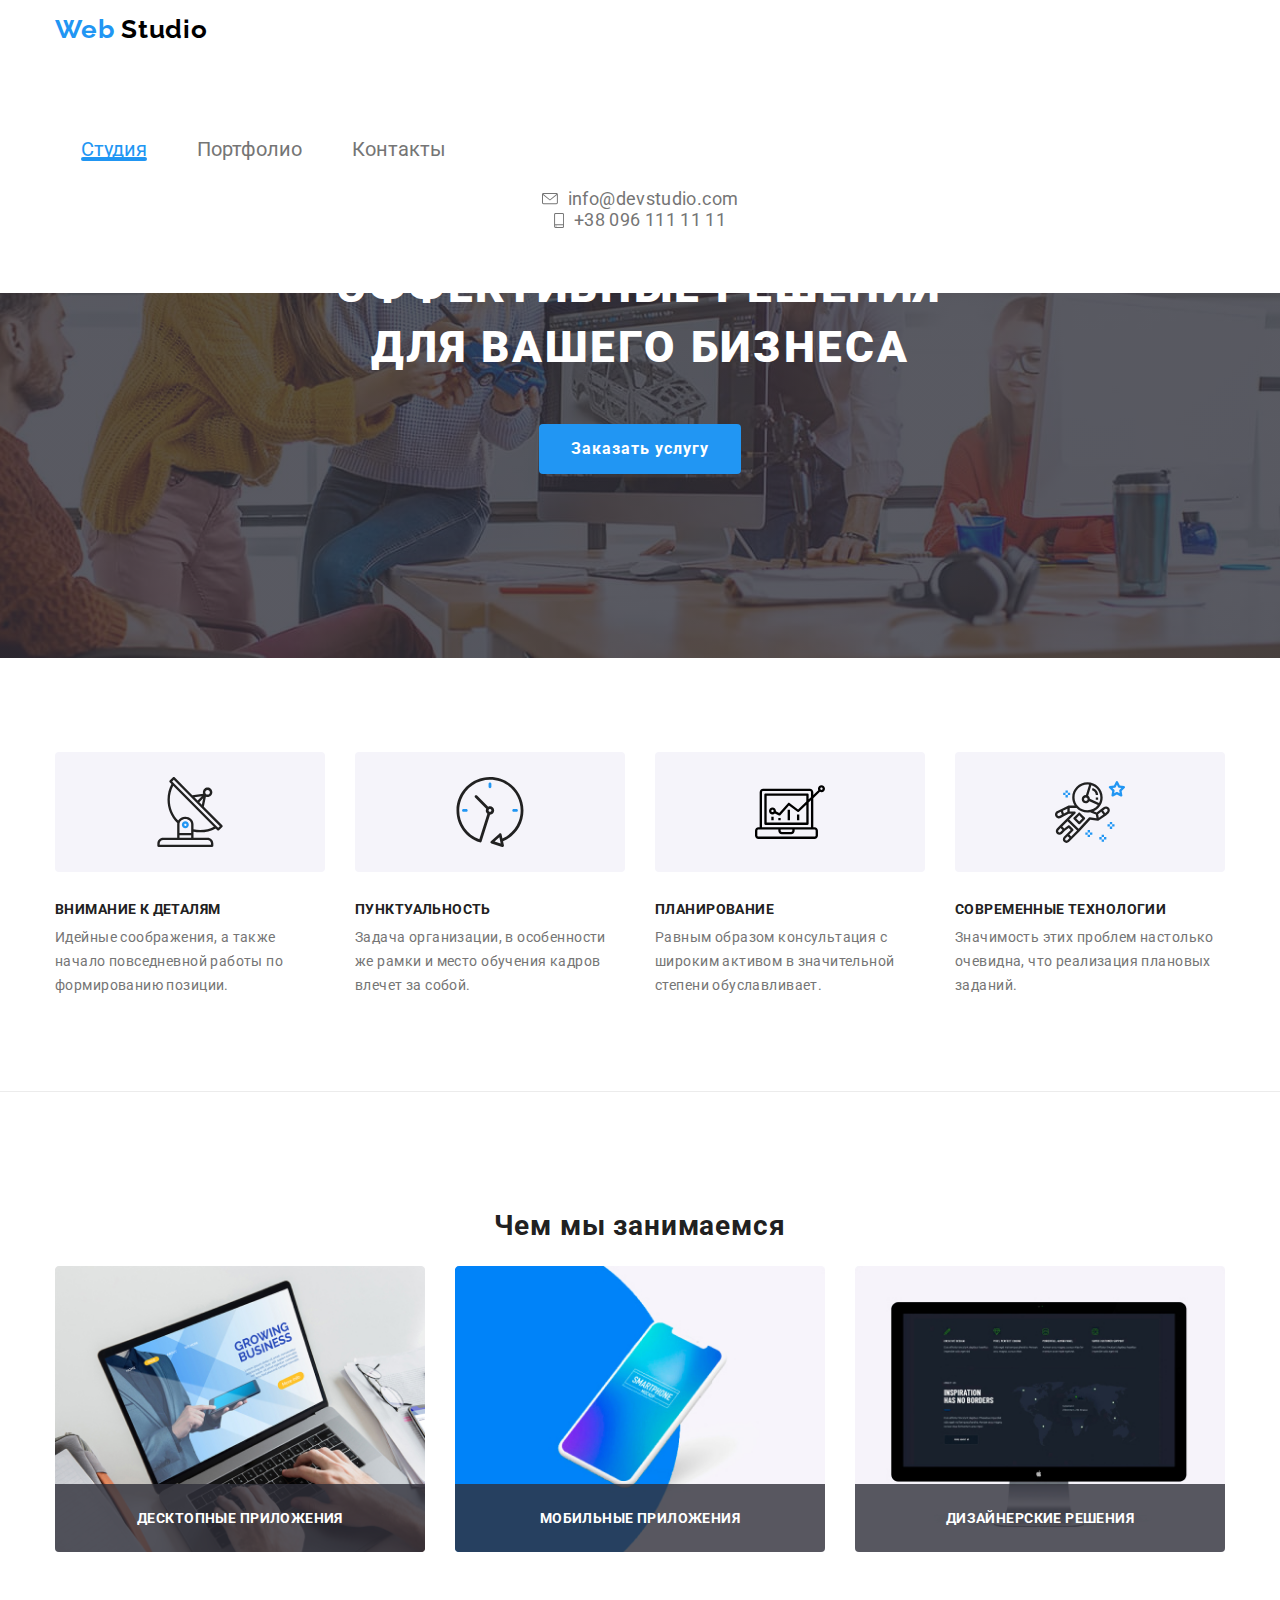
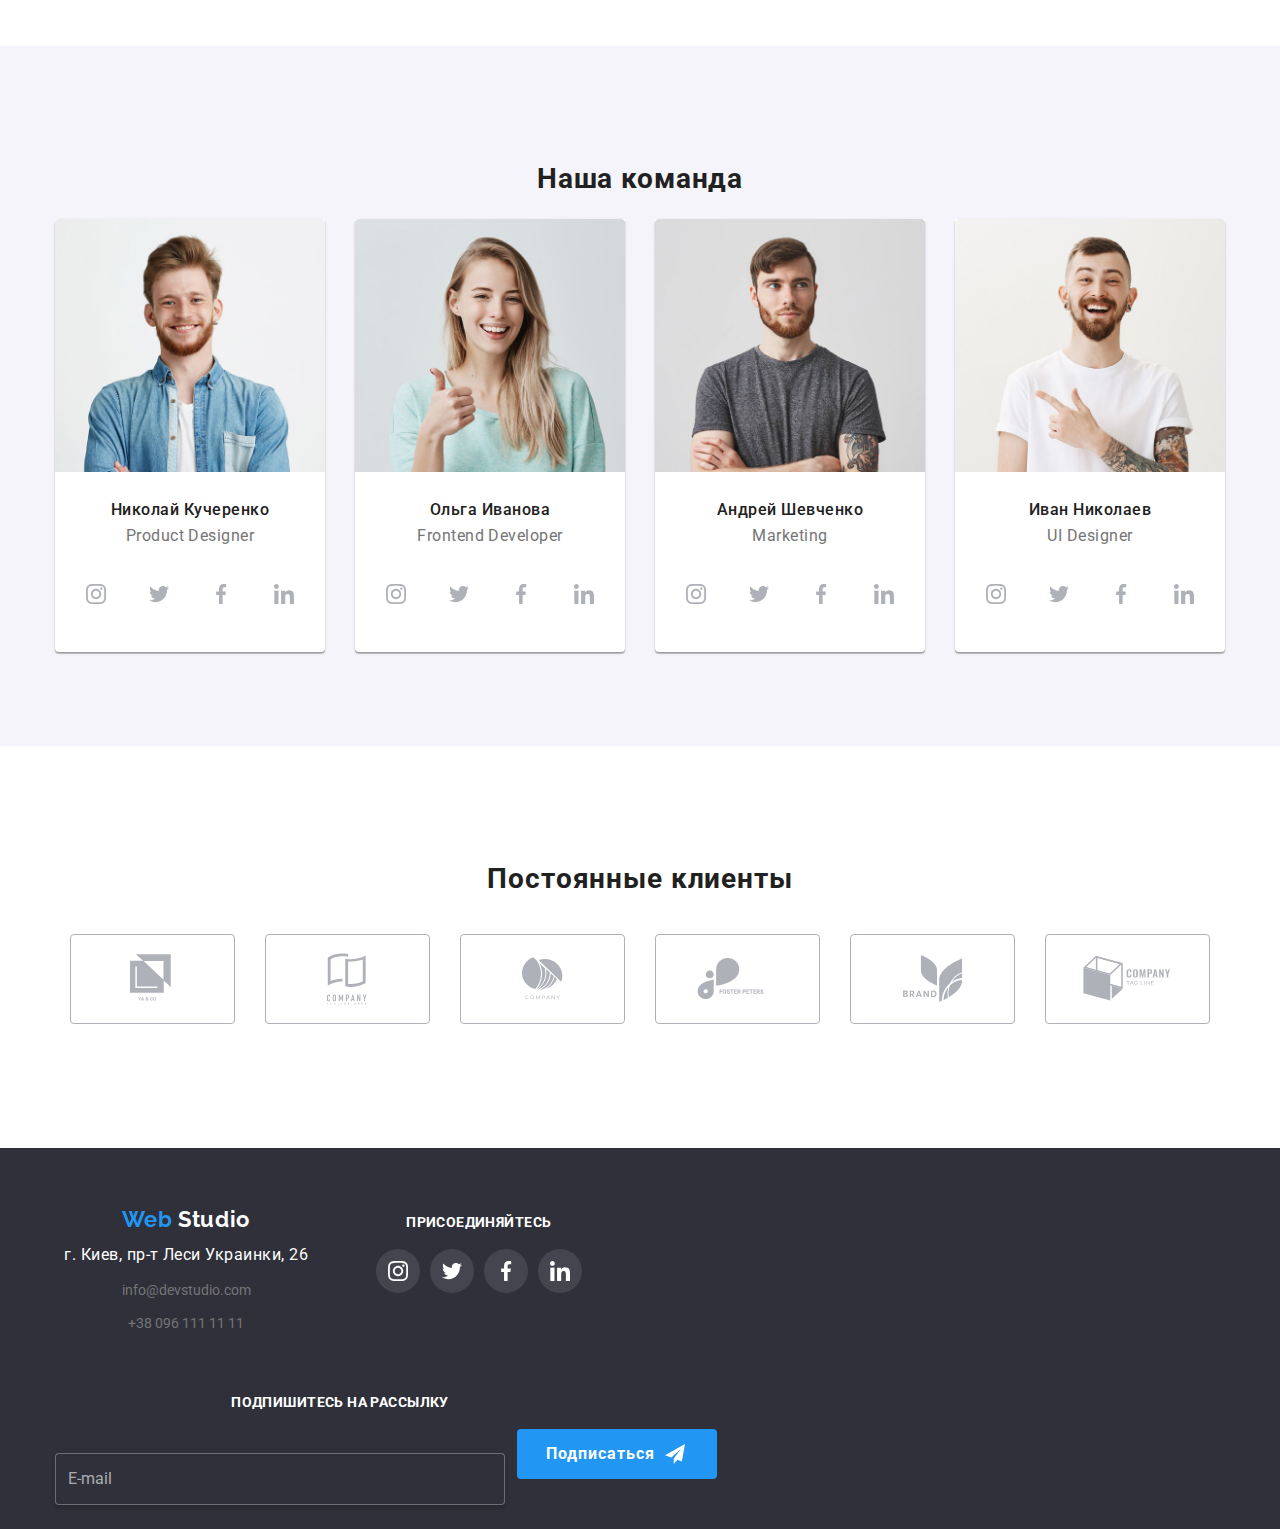
==== commit dba1e885: "добавляет выпадающее меню для мобильной версии" ====
--- a/index.html
+++ b/index.html
@@ -43,7 +43,7 @@
         </button>
         <div class="menu-container" id="menu-container" data-menu>
           <div class="navigation">
-            <ul class="site-nav list">
+            <ul class="site-nav">
               <li class="studio item">
                 <a href="./index.html" class="link current">Студия</a>
               </li>
@@ -56,7 +56,7 @@
             </ul>
           </div>
           <div class="contacts">
-            <ul class="cont-nav list">
+            <ul class="cont-nav">
               <li class="item">
                 <a href="mailto:info@devstudio.com" class="mail link">
                   <svg class="icon-mail" width="16" height="12">
--- a/css/main.min.css
+++ b/css/main.min.css
@@ -1,2 +1,2 @@
-/*! modern-normalize v0.6.0 | MIT License | https://github.com/sindresorhus/modern-normalize */*,*::before,*::after{-webkit-box-sizing:border-box;box-sizing:border-box}:root{-moz-tab-size:4;-o-tab-size:4;tab-size:4}html{line-height:1.15;-webkit-text-size-adjust:100%}body{margin:0}body{font-family:system-ui,-apple-system,"Segoe UI",Roboto,Helvetica,Arial,sans-serif,"Apple Color Emoji","Segoe UI Emoji"}hr{height:0}abbr[title]{-webkit-text-decoration:underline dotted;text-decoration:underline dotted}b,strong{font-weight:bolder}code,kbd,samp,pre{font-family:SFMono-Regular, Consolas, 'Liberation Mono', Menlo, monospace;font-size:1em}small{font-size:80%}sub,sup{font-size:75%;line-height:0;position:relative;vertical-align:baseline}sub{bottom:-0.25em}sup{top:-0.5em}button,input,optgroup,select,textarea{font-family:inherit;font-size:100%;line-height:1.15;margin:0}button,select{text-transform:none}button,[type='button'],[type='reset'],[type='submit']{-webkit-appearance:button}button::-moz-focus-inner,[type='button']::-moz-focus-inner,[type='reset']::-moz-focus-inner,[type='submit']::-moz-focus-inner{border-style:none;padding:0}button:-moz-focusring,[type='button']:-moz-focusring,[type='reset']:-moz-focusring,[type='submit']:-moz-focusring{outline:1px dotted ButtonText}fieldset{padding:0.35em 0.75em 0.625em}legend{padding:0}progress{vertical-align:baseline}[type='number']::-webkit-inner-spin-button,[type='number']::-webkit-outer-spin-button{height:auto}[type='search']{-webkit-appearance:textfield;outline-offset:-2px}[type='search']::-webkit-search-decoration{-webkit-appearance:none}::-webkit-file-upload-button{-webkit-appearance:button;font:inherit}summary{display:list-item}.visually-hidden{position:absolute;width:1px;height:1px;margin:-1px;border:0;padding:0;clip:rect(0 0 0 0);overflow:hidden}.logo,.logo-footer{font-family:Raleway,sans-serif;font-weight:700;line-height:1;letter-spacing:0.03em;text-decoration:none}.cont-nav,.button-secondary,.button.primary{display:-webkit-inline-box;display:-ms-inline-flexbox;display:inline-flex;-webkit-box-align:center;-ms-flex-align:center;align-items:center}.slikns-list .icon-slinks,.advant,.advant-item,.slinks .slinks-item,.klient-item{display:-webkit-box;display:-ms-flexbox;display:flex;-webkit-box-align:center;-ms-flex-align:center;align-items:center}.hero-item,.hero-title,.overlay,.modal-button{margin-left:auto;margin-right:auto}body{font-family:Roboto,sans-serif;background-color:#fff;color:#757575}body .modal-open{overflow:hidden}.list{list-style:none;margin:0;padding:0}.link{text-decoration:none;color:#757575}.container{margin-left:auto;margin-right:auto;padding-left:15px;padding-right:15px}@media screen and (min-width: 480px){.container{width:480px}}@media screen and (min-width: 768px){.container{width:768px}}@media screen and (min-width: 1200px){.container{width:1200px}}img{display:block;max-width:100%;height:auto}p{margin:0}.section{padding-top:60px;padding-bottom:60px}@media screen and (min-width: 1200px){.section{padding-top:94px;padding-bottom:94px}}.section-title{font-weight:700;font-size:28px;line-height:1.17;text-align:center;letter-spacing:0.03em;color:#212121}.page-header{position:relative}.main-nav{display:-webkit-box;display:-ms-flexbox;display:flex;-webkit-box-align:center;-ms-flex-align:center;align-items:center}@media screen and (max-width: 1199px){.main-nav{-webkit-box-pack:justify;-ms-flex-pack:justify;justify-content:space-between}}.menu-button{display:-webkit-inline-box;display:-ms-inline-flexbox;display:inline-flex;margin:0;padding:0;border:none;background-color:transparent}.menu-button:hover{fill:#2196f3}@media screen and (min-width: 768px){.menu-button{display:none}}.menu-button .icon-cross{display:none}.menu-button.is-open .icon-cross{display:block}.menu-button.is-open .icon-menu{display:none}.menu-container{position:absolute;top:100%;left:0;width:100%;background-color:blueviolet;padding:60px 0;text-align:center;font-size:20px}.menu-container.is-open{display:block}@media screen and (max-width: 767px){.menu-container{display:none}}.logo{font-size:26px}.logo-web{color:#2196f3}.logo-studio{color:#000}.site-nav{display:-webkit-box;display:-ms-flexbox;display:flex;margin-left:86px}.site-nav .link{display:-webkit-inline-box;display:-ms-inline-flexbox;display:inline-flex;padding-top:32px;padding-bottom:32px;color:#212121;font-weight:500;font-size:14px;line-height:1;letter-spacing:.02em;-webkit-transition:color 250ms cubic-bezier(0.4, 0, 0.2, 1);transition:color 250ms cubic-bezier(0.4, 0, 0.2, 1)}.site-nav .link:hover,.site-nav .link:focus{color:#2196f3}.site-nav .current{color:#2196f3}.site-nav .current::after{content:'';position:absolute;width:100%;height:4px;left:0;bottom:0;background-color:#2196f3;border-radius:2px}.site-nav .item{position:relative}.site-nav .item+.item{margin-left:50px}.cont-nav{margin-left:auto;font-size:14px;letter-spacing:0.02em}.cont-nav .link{display:-webkit-inline-box;display:-ms-inline-flexbox;display:inline-flex;-webkit-box-align:center;-ms-flex-align:center;align-items:center;-webkit-transition:color 250ms cubic-bezier(0.4, 0, 0.2, 1);transition:color 250ms cubic-bezier(0.4, 0, 0.2, 1)}.cont-nav .link:hover,.cont-nav .link:focus{color:#2196f3}.cont-nav .item+.item{margin-left:50px}.icon-mail{fill:#757575;margin-right:10px;-webkit-transition:fill 250ms cubic-bezier(0.4, 0, 0.2, 1);transition:fill 250ms cubic-bezier(0.4, 0, 0.2, 1)}.mail:hover .icon-mail,.mail:focus .icon-mail{fill:#2196f3}.icon-phone{fill:#757575;margin-right:10px;-webkit-transition:fill 250ms cubic-bezier(0.4, 0, 0.2, 1);transition:fill 250ms cubic-bezier(0.4, 0, 0.2, 1)}.phone:hover .icon-phone,.phone:focus .icon-phone{fill:#2196f3}footer{background-color:#2f303a;color:#fff}.address-container{font-size:14px;line-height:1.7;font-style:normal}.logo-foot{color:#fff}.logo-footer{display:block;margin-bottom:10px;font-size:22px;padding-top:60px}.add{margin-top:0;margin-bottom:9px}.add-link{display:inline-block;-webkit-transition:color 250ms cubic-bezier(0.4, 0, 0.2, 1);transition:color 250ms cubic-bezier(0.4, 0, 0.2, 1)}.add-link:not(:last-child){margin-bottom:9px}.add-link:hover,.add-link:focus{color:#2196f3}.email-input{margin-bottom:20px;color:#fff;font-size:16px;line-height:1.87;display:inline-block;min-width:450px;padding:10px 58px 10px 12px;border-radius:4px;border-style:solid;border:1px solid rgba(255,255,255,0.3);-webkit-box-shadow:0px 4px 4px rgba(0,0,0,0.15);box-shadow:0px 4px 4px rgba(0,0,0,0.15);background-color:#2f303a;-o-border-image:initial;border-image:initial}.email-input::-webkit-input-placeholder{color:rgba(255,255,255,0.6)}.email-input:-ms-input-placeholder{color:rgba(255,255,255,0.6)}.email-input::-ms-input-placeholder{color:rgba(255,255,255,0.6)}.email-input::placeholder{color:rgba(255,255,255,0.6)}@media screen and (min-width: 768px){.email-input{width:450px}}@media screen and (min-width: 1200px){.email-input{margin-right:12px;width:350px;margin-bottom:0}}.copyringht{display:none;color:rgba(255,255,255,0.4);margin-top:0;margin-bottom:0;padding-top:18px;padding-bottom:21px;font-size:12px;line-height:2;text-align:center;border-top:1px solid rgba(255,255,255,0.1)}.footer-address{text-align:center}@media screen and (min-width: 768px){.footer-address{width:calc((100% - 30px) / 2)}}@media screen and (min-width: 1200px){.footer-address{margin-right:30px;margin-bottom:0}}@media screen and (min-width: 768px){.footer-block{display:-webkit-box;display:-ms-flexbox;display:flex;-webkit-box-align:baseline;-ms-flex-align:baseline;align-items:baseline}}@media screen and (min-width: 1200px){.footer-block{width:calc(100% / 2)}}.footer-slikns{font-weight:700;font-size:14px;line-height:1.14;text-transform:uppercase}@media screen and (min-width: 768px){.footer-slikns{width:calc((100% - 30px) / 2)}}@media screen and (min-width: 1200px){.footer-slikns{margin-right:30px;margin-bottom:0}}.slikns-list{-webkit-box-pack:center;-ms-flex-pack:center;justify-content:center;display:-webkit-box;display:-ms-flexbox;display:flex}.slikns-list .icon-slinks{-webkit-box-pack:center;-ms-flex-pack:center;justify-content:center;width:44px;height:44px;border-radius:50%;background-color:rgba(255,255,255,0.1);-webkit-transition:all 250ms cubic-bezier(0.4, 0, 0.2, 1);transition:all 250ms cubic-bezier(0.4, 0, 0.2, 1);fill:#fff;transition:all 250ms cubic-bezier(0.4, 0, 0.2, 1)}.slikns-list .icon-slinks:hover,.slikns-list .icon-slinks:focus{background-color:#2196f3;-webkit-transform:scale(1.3);transform:scale(1.3)}.slikns-links:not(:last-child){margin-right:10px}.icon-slink{width:20px;height:20px}.slikns-text{margin-top:60px;margin-bottom:20px;font-weight:700;font-size:14px;line-height:1;letter-spacing:.03em;text-transform:uppercase;text-align:center}.button-secondary{border:none;font-weight:700;font-size:16px;line-height:1.87;letter-spacing:.06em;color:#fff;background-color:#2196f3;text-decoration:none;border-radius:4px;margin-bottom:50px;padding:10px 29px;min-width:200px;-webkit-transition:all 250ms cubic-bezier(0.4, 0, 0.2, 1);transition:all 250ms cubic-bezier(0.4, 0, 0.2, 1)}.button-secondary .icon-button{fill:#fff;-webkit-transition:fill 250ms cubic-bezier(0.4, 0, 0.2, 1);transition:fill 250ms cubic-bezier(0.4, 0, 0.2, 1)}.button-secondary:hover,.button-secondary:focus{background-color:#fff;color:#2196f3;fill:#2196f3}.button-secondary:hover .icon-button{fill:#2196f3}.icon-button{width:20px;height:20px;margin-left:10px}.footer-form{-webkit-box-align:center;-ms-flex-align:center;align-items:center}@media screen and (min-width: 1200px){.footer-form{display:-webkit-box;display:-ms-flexbox;display:flex}}.footer-subscription{text-align:center}@media screen and (min-width: 1200px){.footer-subscription{text-align:start;width:calc((100% - 30px) / 2)}}.hero{margin-left:auto;margin-right:auto;text-align:center;padding-top:118px;padding-bottom:118px;background-image:-webkit-gradient(linear, left top, left bottom, from(rgba(47,48,58,0.8)), to(rgba(47,48,58,0.8))),url("../img/studiya/header_img.jpg");background-image:linear-gradient(rgba(47,48,58,0.8), rgba(47,48,58,0.8)),url("../img/studiya/header_img.jpg");background-repeat:no-repeat;background-position:center}@media screen and (min-width: 768px){.hero{max-width:1200px}}@media screen and (min-width: 1200px){.hero{max-width:1600px;padding-top:200px;padding-bottom:200px}}.hero-item{text-align:center}.hero-title{margin-top:0;margin-bottom:46px;text-transform:uppercase;color:#fff;width:360px;font-weight:900;font-size:26px;line-height:1.61}@media screen and (min-width: 1200px){.hero-title{width:646px;font-weight:900;font-size:44px;line-height:1.36;letter-spacing:.06em}}.overlay{max-width:1600px;height:600px;background-image:-webkit-gradient(linear, left top, right top, from(rgba(47,48,58,0.8)), to(rgba(47,48,58,0.8))),url("../img/studiya/header_img.jpg");background-image:linear-gradient(to right, rgba(47,48,58,0.8), rgba(47,48,58,0.8)),url("../img/studiya/header_img.jpg");background-position:center;background-repeat:no-repeat}.button.primary{border:none;font-weight:700;font-size:16px;line-height:1.87;letter-spacing:.06em;color:#fff;background-color:#2196f3;text-decoration:none;border-radius:4px;padding:10px 32px;min-width:200px;-webkit-transition:all 250ms cubic-bezier(0.4, 0, 0.2, 1);transition:all 250ms cubic-bezier(0.4, 0, 0.2, 1)}.button.primary:hover{background-color:#fff;color:#2196f3}.advant{border-bottom:1px solid #ececec}.advant-element:not(:last-child){margin-bottom:30px}@media screen and (min-width: 768px){.advant-element{width:calc((100% - 30px) / 2);margin-right:30px}.advant-element:nth-child(2n){margin-right:0}.advant-element:nth-last-child(-n+2){margin-bottom:0}}@media screen and (min-width: 1200px){.advant-element{width:calc((100% - 30px * 3) / 4)}.advant-element:not(:last-child){margin-right:30px;margin-bottom:0}}.advant-item{background-color:#f5f4fa;height:120px;border-radius:4px;-webkit-box-pack:center;-ms-flex-pack:center;justify-content:center}.advant-text{margin-top:0;margin-bottom:0;font-weight:400;font-size:14px;line-height:1.7;letter-spacing:.03em}.icon-advant{width:70px;height:70px}.advant-title{margin-top:30px;margin-bottom:10px;font-weight:700;font-size:14px;line-height:1;letter-spacing:.03em;text-transform:uppercase;color:#212121}@media screen and (max-width: 767px){.advant-title{text-align:center}}@media screen and (max-width: 768px){.list{-ms-flex-wrap:wrap;flex-wrap:wrap}.list.advant-list{display:-webkit-box;display:-ms-flexbox;display:flex}}.doing-text{position:absolute;bottom:0;left:0;width:100%;margin-top:0;margin-bottom:0;padding:27px;font-weight:700;font-size:14px;line-height:1;letter-spacing:.03em;text-align:center;text-transform:uppercase;background:rgba(47,48,58,0.8);border-radius:0px 0px 4px 4px;color:#fff}.doing-element{position:relative;width:calc((100% - 30px * 2) / 3);border-radius:0px 0px 4px 4px}.doing-element:not(:last-child){margin-right:30px}.list .doing-element{position:relative;width:calc((100% - 30px * 2) / 3);border-radius:0px 0px 4px 4px}@media screen and (max-width: 480px){.doing{display:none}}@media screen and (min-width: 768px){.doing{display:none}}@media screen and (min-width: 1200px){.doing{display:block}}.team{background-color:#f5f4fa}.team-position{margin-top:0;margin-bottom:28px;font-weight:400;font-size:16px;line-height:1;letter-spacing:.03em;-webkit-columns:#757575;columns:#757575}.team-title{margin-top:30px;margin-bottom:10px;font-weight:500;font-size:16px;line-height:1;letter-spacing:.03em;color:#212121}.list.slinks{-webkit-box-pack:space-evenly;-ms-flex-pack:space-evenly;justify-content:space-evenly;padding-bottom:36px}.team-element{background-color:#fff;width:100%;text-align:center;-webkit-box-shadow:0px 2px 1px rgba(0,0,0,0.2),0px 1px 1px rgba(0,0,0,0.14),0px 1px 3px rgba(0,0,0,0.12);box-shadow:0px 2px 1px rgba(0,0,0,0.2),0px 1px 1px rgba(0,0,0,0.14),0px 1px 3px rgba(0,0,0,0.12);border-radius:4px}.team-element:not(:last-child){margin-bottom:30px}@media screen and (min-width: 768px){.team-element{width:calc((100% - 30px) / 2);margin-right:30px}.team-element:nth-child(2n){margin-right:0}.team-element:nth-last-child(-n+2){margin-bottom:0}}@media screen and (min-width: 1200px){.team-element{width:calc((100% - 30px * 3) / 4)}.team-element:not(:last-child){margin-right:30px;margin-bottom:0}}img{width:100%}.slinks .slinks-item{-webkit-box-pack:center;-ms-flex-pack:center;justify-content:center;width:44px;height:44px;background-color:#fff;border-radius:50%;-webkit-transition:all 250ms cubic-bezier(0.4, 0, 0.2, 1);transition:all 250ms cubic-bezier(0.4, 0, 0.2, 1)}.slinks .slinks-item:hover,.slinks .slinks-item:focus{background-color:#2196f3;-webkit-transform:scale(1.1);transform:scale(1.1)}.slinks .icon-slink{fill:#afb1b8;-webkit-transition:fill 250ms cubic-bezier(0.4, 0, 0.2, 1);transition:fill 250ms cubic-bezier(0.4, 0, 0.2, 1)}.slinks .slinks-item:hover .icon-slink{fill:#fff;-webkit-transform:scale(1.1);transform:scale(1.1)}.klient-item{-webkit-box-pack:center;-ms-flex-pack:center;justify-content:center;height:90px;border:1px solid #afb1b8;border-radius:4px;-webkit-transition:border-color 250ms cubic-bezier(0.4, 0, 0.2, 1);transition:border-color 250ms cubic-bezier(0.4, 0, 0.2, 1);-webkit-transform:250ms cubic-bezier(0.4, 0, 0.2, 1);transform:250ms cubic-bezier(0.4, 0, 0.2, 1)}.klient-item:hover{border-color:#2196f3;-webkit-transform:scale(1.1);transform:scale(1.1)}.klient-element{width:calc((100% - 30px * 2) / 2);margin:15px}.klient-element:not(:last-child){margin-bottom:30px}@media screen and (min-width: 768px){.klient-element{width:calc((100% - 30px * 3) / 3)}}@media screen and (min-width: 1200px){.klient-element{width:calc((100% - 30px * 6) / 6)}}.klient-list .icon-klient{fill:#afb1b8;-webkit-transition:fill 250ms cubic-bezier(0.4, 0, 0.2, 1);transition:fill 250ms cubic-bezier(0.4, 0, 0.2, 1);-webkit-transform:250ms cubic-bezier(0.4, 0, 0.2, 1);transform:250ms cubic-bezier(0.4, 0, 0.2, 1)}.klient-element:hover .klient-item{border-color:#2196f3;-webkit-transform:scale(1.1);transform:scale(1.1)}.klient-item:hover .icon-klient{fill:#2196f3;-webkit-transform:scale(1.1);transform:scale(1.1)}.backdrop{position:fixed;top:0;right:0;width:100%;height:100%;background-color:rgba(0,0,0,0.2);-webkit-transition:all 250ms cubic-bezier(0.4, 0, 0.2, 1);transition:all 250ms cubic-bezier(0.4, 0, 0.2, 1);overflow-y:scroll;padding:93px 15px}.backdrop.is-hidden{opacity:0;pointer-events:none;-webkit-transform:scale(2);transform:scale(2)}.modal{background-color:#fff;-webkit-box-shadow:0px 2px 1px rgba(0,0,0,0.2),0px 1px 1px rgba(0,0,0,0.14),0px 1px 3px rgba(0,0,0,0.12);box-shadow:0px 2px 1px rgba(0,0,0,0.2),0px 1px 1px rgba(0,0,0,0.14),0px 1px 3px rgba(0,0,0,0.12);border-radius:4px;-webkit-transition:-webkit-transform 250ms cubic-bezier(0.4, 0, 0.2, 1);transition:-webkit-transform 250ms cubic-bezier(0.4, 0, 0.2, 1);transition:transform 250ms cubic-bezier(0.4, 0, 0.2, 1);transition:transform 250ms cubic-bezier(0.4, 0, 0.2, 1), -webkit-transform 250ms cubic-bezier(0.4, 0, 0.2, 1)}@media screen and (min-width: 560px){.modal{min-width:450px;position:absolute;top:50%;left:50%;-webkit-transform:translate(-50%, -50%);transform:translate(-50%, -50%)}}@media screen and (min-width: 1200px){.modal{max-width:528px}}.modal>.modal-close{position:absolute;top:0;right:0;width:30px;height:30px;border-radius:50%;border-color:transparent;-webkit-transform:translate(10px, -10px);transform:translate(10px, -10px);background-color:#fff;-webkit-box-shadow:0px 2px 1px rgba(0,0,0,0.2),0px 1px 1px rgba(0,0,0,0.14),0px 1px 3px rgba(0,0,0,0.12);box-shadow:0px 2px 1px rgba(0,0,0,0.2),0px 1px 1px rgba(0,0,0,0.14),0px 1px 3px rgba(0,0,0,0.12);cursor:pointer;-webkit-transition:-webkit-transform 250ms cubic-bezier(0.4, 0, 0.2, 1);transition:-webkit-transform 250ms cubic-bezier(0.4, 0, 0.2, 1);transition:transform 250ms cubic-bezier(0.4, 0, 0.2, 1);transition:transform 250ms cubic-bezier(0.4, 0, 0.2, 1), -webkit-transform 250ms cubic-bezier(0.4, 0, 0.2, 1)}@media screen and (max-width: 559px){.modal>.modal-close{top:93px;right:15px}}.modal>.modal-close:hover,.modal>.modal-close:focus{background-color:#2196f3}.form{padding:40px}.form-text{font-weight:700;font-size:20px;line-height:1.15;letter-spacing:.03em;text-align:center;color:#212121;margin-bottom:30px}.icon-modal-button{width:11px;height:11px;fill:#000}.label-text{position:absolute;top:12px;left:42px;font-weight:20px;font-size:1.5;line-height:.03em;color:#757575;-webkit-transition:-webkit-transform 250ms cubic-bezier(0.4, 0, 0.2, 1);transition:-webkit-transform 250ms cubic-bezier(0.4, 0, 0.2, 1);transition:transform 250ms cubic-bezier(0.4, 0, 0.2, 1);transition:transform 250ms cubic-bezier(0.4, 0, 0.2, 1), -webkit-transform 250ms cubic-bezier(0.4, 0, 0.2, 1);-webkit-transition:color 250ms cubic-bezier(0.4, 0, 0.2, 1);transition:color 250ms cubic-bezier(0.4, 0, 0.2, 1)}@media screen and (min-width: 1200px){.label-text{font-weight:20px;font-size:1.15;line-height:.03em}}.form-field{position:relative;display:-webkit-box;display:-ms-flexbox;display:flex;-webkit-box-orient:vertical;-webkit-box-direction:normal;-ms-flex-direction:column;flex-direction:column}.form-field:not(:last-child){margin-bottom:28px}.form-policy{text-align:center;margin-bottom:30px}.form-policy input{margin-right:8px;vertical-align:middle}.form-input{max-width:448px;padding:12px 16px 12px 42px;border:1px solid rgba(33,33,33,0.2);-webkit-box-sizing:border-box;box-sizing:border-box;border-radius:4px;font-size:14px;outline-color:#2196f3;-webkit-transition:border-color 250ms cubic-bezier(0.4, 0, 0.2, 1);transition:border-color 250ms cubic-bezier(0.4, 0, 0.2, 1)}.form-input:hover,.form-input:focus,.form-input:not(:placeholder-shown){border-color:#2196f3;-webkit-transition:border-color 250ms cubic-bezier(0.4, 0, 0.2, 1);transition:border-color 250ms cubic-bezier(0.4, 0, 0.2, 1)}.form-input:hover+.label-text,.form-input:focus+.label-text,.form-input:not(:placeholder-shown)+.label-text{color:#2196f3;-webkit-transform:translate(-26px, -32px) scale(0.86);transform:translate(-26px, -32px) scale(0.86);-webkit-transition:-webkit-transform 250ms cubic-bezier(0.4, 0, 0.2, 1);transition:-webkit-transform 250ms cubic-bezier(0.4, 0, 0.2, 1);transition:transform 250ms cubic-bezier(0.4, 0, 0.2, 1);transition:transform 250ms cubic-bezier(0.4, 0, 0.2, 1), -webkit-transform 250ms cubic-bezier(0.4, 0, 0.2, 1);-webkit-transition:all 250ms cubic-bezier(0.4, 0, 0.2, 1);transition:all 250ms cubic-bezier(0.4, 0, 0.2, 1)}.form-input:hover ~ .icon-input,.form-input:focus ~ .icon-input,.form-input:not(:placeholder-shown) ~ .icon-input{fill:#2196f3;-webkit-transition:fill 250ms cubic-bezier(0.4, 0, 0.2, 1);transition:fill 250ms cubic-bezier(0.4, 0, 0.2, 1)}.form-input:hover+.comment,.form-input:focus+.comment,.form-input:not(:placeholder-shown)+.comment{color:#2196f3;-webkit-transform:translateY(-32px) scale(0.86);transform:translateY(-32px) scale(0.86);-webkit-transition:all 250ms cubic-bezier(0.4, 0, 0.2, 1);transition:all 250ms cubic-bezier(0.4, 0, 0.2, 1)}.comment{left:16px}.form-field textarea{height:120px;margin-bottom:20px;padding:12px 16px;resize:none}.icon-person{width:18px;height:18px;vertical-align:middle}.icon-input{position:absolute;top:10px;left:16px;pointer-events:none;-webkit-transition:fill 250ms cubic-bezier(0.4, 0, 0.2, 1);transition:fill 250ms cubic-bezier(0.4, 0, 0.2, 1)}.policy-link{color:#2196f3}.policy-text{display:inline-block;font-size:12px;line-height:1.16}@media screen and (min-width: 1200px){.policy-text{font-size:14px;line-height:1.7}}.policy-checkbox{position:absolute;width:1px;height:1px;margin:-1px;border:0;padding:0;clip:rect(0 0 0 0);overflow:hidden}.policy-checkbox:checked+.icon-checkbox{background-color:#2196f3;background-image:url(../img/icon_check.svg);background-size:contain;background-origin:border-box;border-color:transparent;-webkit-transform:scale(1.3);transform:scale(1.3);-webkit-transition:-webkit-transform 250ms cubic-bezier(0.4, 0, 0.2, 1);transition:-webkit-transform 250ms cubic-bezier(0.4, 0, 0.2, 1);transition:transform 250ms cubic-bezier(0.4, 0, 0.2, 1);transition:transform 250ms cubic-bezier(0.4, 0, 0.2, 1), -webkit-transform 250ms cubic-bezier(0.4, 0, 0.2, 1)}.icon-checkbox{display:inline-block;width:15px;height:15px;margin-right:5px;border:2px solid #212121;border-radius:2px;vertical-align:middle}.modal-button{width:200px;height:50px;display:block;padding:10px 56px;background-color:#2196f3;-webkit-box-shadow:0px 4px 4px rgba(0,0,0,0.15);box-shadow:0px 4px 4px rgba(0,0,0,0.15);color:#fff;-webkit-box-sizing:border-box;box-sizing:border-box;border-radius:4px;border-color:transparent;-webkit-transition:background-color 250ms cubic-bezier(0.4, 0, 0.2, 1);transition:background-color 250ms cubic-bezier(0.4, 0, 0.2, 1);-webkit-transition:color 250ms cubic-bezier(0.4, 0, 0.2, 1);transition:color 250ms cubic-bezier(0.4, 0, 0.2, 1);cursor:pointer}.modal-button:hover,.modal-button:focus{background-color:#f5f4fa;color:#2196f3;-webkit-transition:background-color 250ms cubic-bezier(0.4, 0, 0.2, 1);transition:background-color 250ms cubic-bezier(0.4, 0, 0.2, 1);-webkit-transition:color 250ms cubic-bezier(0.4, 0, 0.2, 1);transition:color 250ms cubic-bezier(0.4, 0, 0.2, 1)}h1{margin-top:0;margin-bottom:0px}p{font-weight:400;font-size:16px;line-height:1.87;letter-spacing:.03em}.project{text-align:center;margin-bottom:40px}.project-item:not(:last-child){margin-right:8px}.project-item{margin-bottom:15px}@media screen and (min-width: 768px){.project{margin-bottom:30px;-webkit-box-pack:center;-ms-flex-pack:center;justify-content:center}}@media screen and (min-width: 1200px){.project{margin-bottom:50px;-webkit-box-pack:center;-ms-flex-pack:center;justify-content:center}}.project-title{text-align:left;padding:20px 24px}.project .button{padding:6px 22px 6px 22px;border:none;-webkit-box-shadow:0px 4px 4px rgba(0,0,0,0.15);box-shadow:0px 4px 4px rgba(0,0,0,0.15)}.project-name{margin-bottom:0px;font-weight:700;font-size:18px;line-height:2;letter-spacing:.06em;color:#212121}.button{font-weight:500;font-size:16px;line-height:1.6;letter-spacing:.03em;text-align:center;color:#212121;background:#f5f4fa;border-radius:4px;-webkit-transition:all 250ms cubic-bezier(0.4, 0, 0.2, 1);transition:all 250ms cubic-bezier(0.4, 0, 0.2, 1)}.button:hover,.button:focus{color:#fff;background-color:#2196f3;-webkit-transform:scale(1.1);transform:scale(1.1)}.list{list-style:none;display:-webkit-box;display:-ms-flexbox;display:flex;-ms-flex-wrap:wrap;flex-wrap:wrap}.description-element{position:relative;overflow:hidden}.description-text{position:absolute;opacity:0;top:0;right:0;width:100%;height:100%;padding:63px 24px;font-size:18px;line-height:1.55;text-align:initial;background-color:rgba(33,150,243,0.9);color:#fff;-webkit-transform:translateY(100%);transform:translateY(100%);-webkit-transition:all 250ms cubic-bezier(0.4, 0, 0.2, 1);transition:all 250ms cubic-bezier(0.4, 0, 0.2, 1)}.description .description-item{border:1px solid #eeeeee;width:100%}@media screen and (min-width: 768px){.description .description-item{width:calc((100% - 30px * 2) / 2);margin:15px}}@media screen and (min-width: 1200px){.description .description-item{width:calc((100% - 30px * 3) / 3)}}.description .description-item:nth-child(3n){margin-right:0}.description .description-item:nth-last-child(-n+3){margin-bottom:0}.description .description-item:hover{-webkit-box-shadow:1px 4px 6px rgba(0,0,0,0.16),0px 4px 4px rgba(0,0,0,0.06),0px 1px 1px rgba(0,0,0,0.12);box-shadow:1px 4px 6px rgba(0,0,0,0.16),0px 4px 4px rgba(0,0,0,0.06),0px 1px 1px rgba(0,0,0,0.12)}.description-item:hover .description-text{opacity:1;-webkit-transform:translateY(0);transform:translateY(0)}.link-text{font-size:18px;line-height:1.5;letter-spacing:0.03em;text-decoration:none;color:var(--primary-text-color)}
+/*! modern-normalize v0.6.0 | MIT License | https://github.com/sindresorhus/modern-normalize */*,*::before,*::after{-webkit-box-sizing:border-box;box-sizing:border-box}:root{-moz-tab-size:4;-o-tab-size:4;tab-size:4}html{line-height:1.15;-webkit-text-size-adjust:100%}body{margin:0}body{font-family:system-ui,-apple-system,"Segoe UI",Roboto,Helvetica,Arial,sans-serif,"Apple Color Emoji","Segoe UI Emoji"}hr{height:0}abbr[title]{-webkit-text-decoration:underline dotted;text-decoration:underline dotted}b,strong{font-weight:bolder}code,kbd,samp,pre{font-family:SFMono-Regular, Consolas, 'Liberation Mono', Menlo, monospace;font-size:1em}small{font-size:80%}sub,sup{font-size:75%;line-height:0;position:relative;vertical-align:baseline}sub{bottom:-0.25em}sup{top:-0.5em}button,input,optgroup,select,textarea{font-family:inherit;font-size:100%;line-height:1.15;margin:0}button,select{text-transform:none}button,[type='button'],[type='reset'],[type='submit']{-webkit-appearance:button}button::-moz-focus-inner,[type='button']::-moz-focus-inner,[type='reset']::-moz-focus-inner,[type='submit']::-moz-focus-inner{border-style:none;padding:0}button:-moz-focusring,[type='button']:-moz-focusring,[type='reset']:-moz-focusring,[type='submit']:-moz-focusring{outline:1px dotted ButtonText}fieldset{padding:0.35em 0.75em 0.625em}legend{padding:0}progress{vertical-align:baseline}[type='number']::-webkit-inner-spin-button,[type='number']::-webkit-outer-spin-button{height:auto}[type='search']{-webkit-appearance:textfield;outline-offset:-2px}[type='search']::-webkit-search-decoration{-webkit-appearance:none}::-webkit-file-upload-button{-webkit-appearance:button;font:inherit}summary{display:list-item}.visually-hidden{position:absolute;width:1px;height:1px;margin:-1px;border:0;padding:0;clip:rect(0 0 0 0);overflow:hidden}.logo,.logo-footer{font-family:Raleway,sans-serif;font-weight:700;line-height:1;letter-spacing:0.03em;text-decoration:none}.button-secondary,.button.primary{display:-webkit-inline-box;display:-ms-inline-flexbox;display:inline-flex;-webkit-box-align:center;-ms-flex-align:center;align-items:center}.slikns-list .icon-slinks,.advant,.advant-item,.slinks .slinks-item,.klient-item{display:-webkit-box;display:-ms-flexbox;display:flex;-webkit-box-align:center;-ms-flex-align:center;align-items:center}.hero-item,.hero-title,.overlay,.modal-button{margin-left:auto;margin-right:auto}body{font-family:Roboto,sans-serif;background-color:#fff;color:#757575}body .modal-open{overflow:hidden}.list{list-style:none;margin:0;padding:0}.link{text-decoration:none;color:#757575}.container{margin-left:auto;margin-right:auto;padding-left:15px;padding-right:15px}@media screen and (min-width: 480px){.container{width:480px}}@media screen and (min-width: 768px){.container{width:768px}}@media screen and (min-width: 1200px){.container{width:1200px}}img{display:block;max-width:100%;height:auto}p{margin:0}.section{padding-top:60px;padding-bottom:60px}@media screen and (min-width: 1200px){.section{padding-top:94px;padding-bottom:94px}}.section-title{font-weight:700;font-size:28px;line-height:1.17;text-align:center;letter-spacing:0.03em;color:#212121}.page-header{position:relative}@media screen and (max-width: 767px){.page-header{height:60px}}.main-nav{display:-webkit-box;display:-ms-flexbox;display:flex;-webkit-box-align:center;-ms-flex-align:center;align-items:center}@media screen and (max-width: 1199px){.main-nav{-webkit-box-pack:justify;-ms-flex-pack:justify;justify-content:space-between}}.menu-button{display:-webkit-inline-box;display:-ms-inline-flexbox;display:inline-flex;margin:0;padding:0;border:none;background-color:transparent}.menu-button:hover{fill:#2196f3}@media screen and (min-width: 768px){.menu-button{display:none}}.menu-button .icon-cross{display:none}.menu-button.is-open .icon-cross{display:block}.menu-button.is-open .icon-menu{display:none}.menu-container{position:absolute;top:100%;left:0;width:100%;background-color:#fff;padding:60px 0;text-align:center;font-size:20px}.menu-container.is-open{display:block}@media screen and (max-width: 767px){.menu-container{display:none}}.logo{font-size:26px;padding-top:16px;padding-bottom:16px}.logo-web{color:#2196f3}.logo-studio{color:#000}.site-nav{padding:0;list-style:none}@media screen and (min-width: 768px){.site-nav{display:-webkit-box;display:-ms-flexbox;display:flex;margin-left:81px;margin-right:84px;padding-bottom:8px}.site-nav .item:not(:last-child){margin-right:50px}}@media screen and (max-width: 767px){.site-nav .item:not(:last-child){margin-bottom:40px}.site-nav .link{display:-webkit-inline-box;display:-ms-inline-flexbox;display:inline-flex;position:relative;color:#212121;font-weight:500;font-size:18px;line-height:1;letter-spacing:.02em;-webkit-transition:color 250ms cubic-bezier(0.4, 0, 0.2, 1);transition:color 250ms cubic-bezier(0.4, 0, 0.2, 1)}.site-nav .link:hover,.site-nav .link:focus{color:#2196f3}}.site-nav .current{color:#2196f3}.site-nav .current::after{content:'';position:absolute;width:100%;height:4px;left:0;bottom:0;background-color:#2196f3;border-radius:2px}.site-nav .item{position:relative}.cont-nav{padding:0;margin:0;list-style:none;margin-left:auto;font-size:18px;letter-spacing:0.02em}.cont-nav .link{display:-webkit-inline-box;display:-ms-inline-flexbox;display:inline-flex;-webkit-box-align:center;-ms-flex-align:center;align-items:center;-webkit-transition:color 250ms cubic-bezier(0.4, 0, 0.2, 1);transition:color 250ms cubic-bezier(0.4, 0, 0.2, 1)}.cont-nav .link:hover,.cont-nav .link:focus{color:#2196f3}@media screen and (max-width: 767px){.cont-nav .item:not(:last-child){margin-bottom:16px}}@media screen and (max-width: 767px){.cont-nav{margin-top:60px}}@media screen and (max-width: 768px){.cont-nav .item{margin-bottom:10px}}.icon-mail{fill:#757575;margin-right:10px;-webkit-transition:fill 250ms cubic-bezier(0.4, 0, 0.2, 1);transition:fill 250ms cubic-bezier(0.4, 0, 0.2, 1)}.mail:hover .icon-mail,.mail:focus .icon-mail{fill:#2196f3}.icon-phone{fill:#757575;margin-right:10px;-webkit-transition:fill 250ms cubic-bezier(0.4, 0, 0.2, 1);transition:fill 250ms cubic-bezier(0.4, 0, 0.2, 1)}.phone:hover .icon-phone,.phone:focus .icon-phone{fill:#2196f3}footer{background-color:#2f303a;color:#fff}.address-container{font-size:14px;line-height:1.7;font-style:normal}.logo-foot{color:#fff}.logo-footer{display:block;margin-bottom:10px;font-size:22px;padding-top:60px}.add{margin-top:0;margin-bottom:9px}.add-link{display:inline-block;-webkit-transition:color 250ms cubic-bezier(0.4, 0, 0.2, 1);transition:color 250ms cubic-bezier(0.4, 0, 0.2, 1)}.add-link:not(:last-child){margin-bottom:9px}.add-link:hover,.add-link:focus{color:#2196f3}.email-input{margin-bottom:20px;color:#fff;font-size:16px;line-height:1.87;display:inline-block;min-width:450px;padding:10px 58px 10px 12px;border-radius:4px;border-style:solid;border:1px solid rgba(255,255,255,0.3);-webkit-box-shadow:0px 4px 4px rgba(0,0,0,0.15);box-shadow:0px 4px 4px rgba(0,0,0,0.15);background-color:#2f303a;-o-border-image:initial;border-image:initial}.email-input::-webkit-input-placeholder{color:rgba(255,255,255,0.6)}.email-input:-ms-input-placeholder{color:rgba(255,255,255,0.6)}.email-input::-ms-input-placeholder{color:rgba(255,255,255,0.6)}.email-input::placeholder{color:rgba(255,255,255,0.6)}@media screen and (min-width: 768px){.email-input{width:450px}}@media screen and (min-width: 1200px){.email-input{margin-right:12px;width:350px;margin-bottom:0}}.copyringht{display:none;color:rgba(255,255,255,0.4);margin-top:0;margin-bottom:0;padding-top:18px;padding-bottom:21px;font-size:12px;line-height:2;text-align:center;border-top:1px solid rgba(255,255,255,0.1)}.footer-address{text-align:center}@media screen and (min-width: 768px){.footer-address{width:calc((100% - 30px) / 2)}}@media screen and (min-width: 1200px){.footer-address{margin-right:30px;margin-bottom:0}}@media screen and (min-width: 768px){.footer-block{display:-webkit-box;display:-ms-flexbox;display:flex;-webkit-box-align:baseline;-ms-flex-align:baseline;align-items:baseline}}@media screen and (min-width: 1200px){.footer-block{width:calc(100% / 2)}}.footer-slikns{font-weight:700;font-size:14px;line-height:1.14;text-transform:uppercase}@media screen and (min-width: 768px){.footer-slikns{width:calc((100% - 30px) / 2)}}@media screen and (min-width: 1200px){.footer-slikns{margin-right:30px;margin-bottom:0}}.slikns-list{-webkit-box-pack:center;-ms-flex-pack:center;justify-content:center;display:-webkit-box;display:-ms-flexbox;display:flex}.slikns-list .icon-slinks{-webkit-box-pack:center;-ms-flex-pack:center;justify-content:center;width:44px;height:44px;border-radius:50%;background-color:rgba(255,255,255,0.1);-webkit-transition:all 250ms cubic-bezier(0.4, 0, 0.2, 1);transition:all 250ms cubic-bezier(0.4, 0, 0.2, 1);fill:#fff;transition:all 250ms cubic-bezier(0.4, 0, 0.2, 1)}.slikns-list .icon-slinks:hover,.slikns-list .icon-slinks:focus{background-color:#2196f3;-webkit-transform:scale(1.3);transform:scale(1.3)}.slikns-links:not(:last-child){margin-right:10px}.icon-slink{width:20px;height:20px}.slikns-text{margin-top:60px;margin-bottom:20px;font-weight:700;font-size:14px;line-height:1;letter-spacing:.03em;text-transform:uppercase;text-align:center}.button-secondary{border:none;font-weight:700;font-size:16px;line-height:1.87;letter-spacing:.06em;color:#fff;background-color:#2196f3;text-decoration:none;border-radius:4px;margin-bottom:50px;padding:10px 29px;min-width:200px;-webkit-transition:all 250ms cubic-bezier(0.4, 0, 0.2, 1);transition:all 250ms cubic-bezier(0.4, 0, 0.2, 1)}.button-secondary .icon-button{fill:#fff;-webkit-transition:fill 250ms cubic-bezier(0.4, 0, 0.2, 1);transition:fill 250ms cubic-bezier(0.4, 0, 0.2, 1)}.button-secondary:hover,.button-secondary:focus{background-color:#fff;color:#2196f3;fill:#2196f3}.button-secondary:hover .icon-button{fill:#2196f3}.icon-button{width:20px;height:20px;margin-left:10px}.footer-form{-webkit-box-align:center;-ms-flex-align:center;align-items:center}@media screen and (min-width: 1200px){.footer-form{display:-webkit-box;display:-ms-flexbox;display:flex}}.footer-subscription{text-align:center}@media screen and (min-width: 1200px){.footer-subscription{text-align:start;width:calc((100% - 30px) / 2)}}.hero{margin-left:auto;margin-right:auto;text-align:center;padding-top:118px;padding-bottom:118px;background-image:-webkit-gradient(linear, left top, left bottom, from(rgba(47,48,58,0.8)), to(rgba(47,48,58,0.8))),url("../img/studiya/header_img.jpg");background-image:linear-gradient(rgba(47,48,58,0.8), rgba(47,48,58,0.8)),url("../img/studiya/header_img.jpg");background-repeat:no-repeat;background-position:center}@media screen and (min-width: 768px){.hero{max-width:1200px}}@media screen and (min-width: 1200px){.hero{max-width:1600px;padding-top:200px;padding-bottom:200px}}.hero-item{text-align:center}.hero-title{margin-top:0;margin-bottom:46px;text-transform:uppercase;color:#fff;width:360px;font-weight:900;font-size:26px;line-height:1.61}@media screen and (min-width: 1200px){.hero-title{width:646px;font-weight:900;font-size:44px;line-height:1.36;letter-spacing:.06em}}.overlay{max-width:1600px;height:600px;background-image:-webkit-gradient(linear, left top, right top, from(rgba(47,48,58,0.8)), to(rgba(47,48,58,0.8))),url("../img/studiya/header_img.jpg");background-image:linear-gradient(to right, rgba(47,48,58,0.8), rgba(47,48,58,0.8)),url("../img/studiya/header_img.jpg");background-position:center;background-repeat:no-repeat}.button.primary{border:none;font-weight:700;font-size:16px;line-height:1.87;letter-spacing:.06em;color:#fff;background-color:#2196f3;text-decoration:none;border-radius:4px;padding:10px 32px;min-width:200px;-webkit-transition:all 250ms cubic-bezier(0.4, 0, 0.2, 1);transition:all 250ms cubic-bezier(0.4, 0, 0.2, 1)}.button.primary:hover{background-color:#fff;color:#2196f3}.advant{border-bottom:1px solid #ececec}.advant-element:not(:last-child){margin-bottom:30px}@media screen and (min-width: 768px){.advant-element{width:calc((100% - 30px) / 2);margin-right:30px}.advant-element:nth-child(2n){margin-right:0}.advant-element:nth-last-child(-n+2){margin-bottom:0}}@media screen and (min-width: 1200px){.advant-element{width:calc((100% - 30px * 3) / 4)}.advant-element:not(:last-child){margin-right:30px;margin-bottom:0}}.advant-item{background-color:#f5f4fa;height:120px;border-radius:4px;-webkit-box-pack:center;-ms-flex-pack:center;justify-content:center}.advant-text{margin-top:0;margin-bottom:0;font-weight:400;font-size:14px;line-height:1.7;letter-spacing:.03em}.icon-advant{width:70px;height:70px}.advant-title{margin-top:30px;margin-bottom:10px;font-weight:700;font-size:14px;line-height:1;letter-spacing:.03em;text-transform:uppercase;color:#212121}@media screen and (max-width: 767px){.advant-title{text-align:center}}@media screen and (max-width: 768px){.list.advant-list{display:-webkit-box;display:-ms-flexbox;display:flex}}.doing-text{position:absolute;bottom:0;left:0;width:100%;margin-top:0;margin-bottom:0;padding:27px;font-weight:700;font-size:14px;line-height:1;letter-spacing:.03em;text-align:center;text-transform:uppercase;background:rgba(47,48,58,0.8);border-radius:0px 0px 4px 4px;color:#fff}.doing-element{position:relative;width:calc((100% - 30px * 2) / 3);border-radius:0px 0px 4px 4px}.doing-element:not(:last-child){margin-right:30px}.list .doing-element{position:relative;width:calc((100% - 30px * 2) / 3);border-radius:0px 0px 4px 4px}@media screen and (max-width: 480px){.doing{display:none}}@media screen and (min-width: 768px){.doing{display:none}}@media screen and (min-width: 1200px){.doing{display:block}}.team{background-color:#f5f4fa}.team-position{margin-top:0;margin-bottom:28px;font-weight:400;font-size:16px;line-height:1;letter-spacing:.03em;-webkit-columns:#757575;columns:#757575}.team-title{margin-top:30px;margin-bottom:10px;font-weight:500;font-size:16px;line-height:1;letter-spacing:.03em;color:#212121}.list.slinks{-webkit-box-pack:space-evenly;-ms-flex-pack:space-evenly;justify-content:space-evenly;padding-bottom:36px}.team-element{background-color:#fff;width:100%;text-align:center;-webkit-box-shadow:0px 2px 1px rgba(0,0,0,0.2),0px 1px 1px rgba(0,0,0,0.14),0px 1px 3px rgba(0,0,0,0.12);box-shadow:0px 2px 1px rgba(0,0,0,0.2),0px 1px 1px rgba(0,0,0,0.14),0px 1px 3px rgba(0,0,0,0.12);border-radius:4px}.team-element:not(:last-child){margin-bottom:30px}@media screen and (min-width: 768px){.team-element{width:calc((100% - 30px) / 2);margin-right:30px}.team-element:nth-child(2n){margin-right:0}.team-element:nth-last-child(-n+2){margin-bottom:0}}@media screen and (min-width: 1200px){.team-element{width:calc((100% - 30px * 3) / 4)}.team-element:not(:last-child){margin-right:30px;margin-bottom:0}}img{width:100%}.slinks .slinks-item{-webkit-box-pack:center;-ms-flex-pack:center;justify-content:center;width:44px;height:44px;background-color:#fff;border-radius:50%;-webkit-transition:all 250ms cubic-bezier(0.4, 0, 0.2, 1);transition:all 250ms cubic-bezier(0.4, 0, 0.2, 1)}.slinks .slinks-item:hover,.slinks .slinks-item:focus{background-color:#2196f3;-webkit-transform:scale(1.1);transform:scale(1.1)}.slinks .icon-slink{fill:#afb1b8;-webkit-transition:fill 250ms cubic-bezier(0.4, 0, 0.2, 1);transition:fill 250ms cubic-bezier(0.4, 0, 0.2, 1)}.slinks .slinks-item:hover .icon-slink{fill:#fff;-webkit-transform:scale(1.1);transform:scale(1.1)}.klient-item{-webkit-box-pack:center;-ms-flex-pack:center;justify-content:center;height:90px;border:1px solid #afb1b8;border-radius:4px;-webkit-transition:border-color 250ms cubic-bezier(0.4, 0, 0.2, 1);transition:border-color 250ms cubic-bezier(0.4, 0, 0.2, 1);-webkit-transform:250ms cubic-bezier(0.4, 0, 0.2, 1);transform:250ms cubic-bezier(0.4, 0, 0.2, 1)}.klient-item:hover{border-color:#2196f3;-webkit-transform:scale(1.1);transform:scale(1.1)}.klient-element{width:calc((100% - 30px * 2) / 2);margin:15px}.klient-element:not(:last-child){margin-bottom:30px}@media screen and (min-width: 768px){.klient-element{width:calc((100% - 30px * 3) / 3)}}@media screen and (min-width: 1200px){.klient-element{width:calc((100% - 30px * 6) / 6)}}.klient-list .icon-klient{fill:#afb1b8;-webkit-transition:fill 250ms cubic-bezier(0.4, 0, 0.2, 1);transition:fill 250ms cubic-bezier(0.4, 0, 0.2, 1);-webkit-transform:250ms cubic-bezier(0.4, 0, 0.2, 1);transform:250ms cubic-bezier(0.4, 0, 0.2, 1)}.klient-element:hover .klient-item{border-color:#2196f3;-webkit-transform:scale(1.1);transform:scale(1.1)}.klient-item:hover .icon-klient{fill:#2196f3;-webkit-transform:scale(1.1);transform:scale(1.1)}.backdrop{position:fixed;top:0;right:0;width:100%;height:100%;background-color:rgba(0,0,0,0.2);-webkit-transition:all 250ms cubic-bezier(0.4, 0, 0.2, 1);transition:all 250ms cubic-bezier(0.4, 0, 0.2, 1);overflow-y:scroll;padding:93px 15px}.backdrop.is-hidden{opacity:0;pointer-events:none;-webkit-transform:scale(2);transform:scale(2)}.modal{background-color:#fff;-webkit-box-shadow:0px 2px 1px rgba(0,0,0,0.2),0px 1px 1px rgba(0,0,0,0.14),0px 1px 3px rgba(0,0,0,0.12);box-shadow:0px 2px 1px rgba(0,0,0,0.2),0px 1px 1px rgba(0,0,0,0.14),0px 1px 3px rgba(0,0,0,0.12);border-radius:4px;-webkit-transition:-webkit-transform 250ms cubic-bezier(0.4, 0, 0.2, 1);transition:-webkit-transform 250ms cubic-bezier(0.4, 0, 0.2, 1);transition:transform 250ms cubic-bezier(0.4, 0, 0.2, 1);transition:transform 250ms cubic-bezier(0.4, 0, 0.2, 1), -webkit-transform 250ms cubic-bezier(0.4, 0, 0.2, 1)}@media screen and (min-width: 560px){.modal{min-width:450px;position:absolute;top:50%;left:50%;-webkit-transform:translate(-50%, -50%);transform:translate(-50%, -50%)}}@media screen and (min-width: 1200px){.modal{max-width:528px}}.modal>.modal-close{position:absolute;top:0;right:0;width:30px;height:30px;border-radius:50%;border-color:transparent;-webkit-transform:translate(10px, -10px);transform:translate(10px, -10px);background-color:#fff;-webkit-box-shadow:0px 2px 1px rgba(0,0,0,0.2),0px 1px 1px rgba(0,0,0,0.14),0px 1px 3px rgba(0,0,0,0.12);box-shadow:0px 2px 1px rgba(0,0,0,0.2),0px 1px 1px rgba(0,0,0,0.14),0px 1px 3px rgba(0,0,0,0.12);cursor:pointer;-webkit-transition:-webkit-transform 250ms cubic-bezier(0.4, 0, 0.2, 1);transition:-webkit-transform 250ms cubic-bezier(0.4, 0, 0.2, 1);transition:transform 250ms cubic-bezier(0.4, 0, 0.2, 1);transition:transform 250ms cubic-bezier(0.4, 0, 0.2, 1), -webkit-transform 250ms cubic-bezier(0.4, 0, 0.2, 1)}@media screen and (max-width: 559px){.modal>.modal-close{top:93px;right:15px}}.modal>.modal-close:hover,.modal>.modal-close:focus{background-color:#2196f3}.form{padding:40px}.form-text{font-weight:700;font-size:20px;line-height:1.15;letter-spacing:.03em;text-align:center;color:#212121;margin-bottom:30px}.icon-modal-button{width:11px;height:11px;fill:#000}.label-text{position:absolute;top:12px;left:42px;font-weight:20px;font-size:1.5;line-height:.03em;color:#757575;-webkit-transition:-webkit-transform 250ms cubic-bezier(0.4, 0, 0.2, 1);transition:-webkit-transform 250ms cubic-bezier(0.4, 0, 0.2, 1);transition:transform 250ms cubic-bezier(0.4, 0, 0.2, 1);transition:transform 250ms cubic-bezier(0.4, 0, 0.2, 1), -webkit-transform 250ms cubic-bezier(0.4, 0, 0.2, 1);-webkit-transition:color 250ms cubic-bezier(0.4, 0, 0.2, 1);transition:color 250ms cubic-bezier(0.4, 0, 0.2, 1)}@media screen and (min-width: 1200px){.label-text{font-weight:20px;font-size:1.15;line-height:.03em}}.form-field{position:relative;display:-webkit-box;display:-ms-flexbox;display:flex;-webkit-box-orient:vertical;-webkit-box-direction:normal;-ms-flex-direction:column;flex-direction:column}.form-field:not(:last-child){margin-bottom:28px}.form-policy{text-align:center;margin-bottom:30px}.form-policy input{margin-right:8px;vertical-align:middle}.form-input{max-width:448px;padding:12px 16px 12px 42px;border:1px solid rgba(33,33,33,0.2);-webkit-box-sizing:border-box;box-sizing:border-box;border-radius:4px;font-size:14px;outline-color:#2196f3;-webkit-transition:border-color 250ms cubic-bezier(0.4, 0, 0.2, 1);transition:border-color 250ms cubic-bezier(0.4, 0, 0.2, 1)}.form-input:hover,.form-input:focus,.form-input:not(:placeholder-shown){border-color:#2196f3;-webkit-transition:border-color 250ms cubic-bezier(0.4, 0, 0.2, 1);transition:border-color 250ms cubic-bezier(0.4, 0, 0.2, 1)}.form-input:hover+.label-text,.form-input:focus+.label-text,.form-input:not(:placeholder-shown)+.label-text{color:#2196f3;-webkit-transform:translate(-26px, -32px) scale(0.86);transform:translate(-26px, -32px) scale(0.86);-webkit-transition:-webkit-transform 250ms cubic-bezier(0.4, 0, 0.2, 1);transition:-webkit-transform 250ms cubic-bezier(0.4, 0, 0.2, 1);transition:transform 250ms cubic-bezier(0.4, 0, 0.2, 1);transition:transform 250ms cubic-bezier(0.4, 0, 0.2, 1), -webkit-transform 250ms cubic-bezier(0.4, 0, 0.2, 1);-webkit-transition:all 250ms cubic-bezier(0.4, 0, 0.2, 1);transition:all 250ms cubic-bezier(0.4, 0, 0.2, 1)}.form-input:hover ~ .icon-input,.form-input:focus ~ .icon-input,.form-input:not(:placeholder-shown) ~ .icon-input{fill:#2196f3;-webkit-transition:fill 250ms cubic-bezier(0.4, 0, 0.2, 1);transition:fill 250ms cubic-bezier(0.4, 0, 0.2, 1)}.form-input:hover+.comment,.form-input:focus+.comment,.form-input:not(:placeholder-shown)+.comment{color:#2196f3;-webkit-transform:translateY(-32px) scale(0.86);transform:translateY(-32px) scale(0.86);-webkit-transition:all 250ms cubic-bezier(0.4, 0, 0.2, 1);transition:all 250ms cubic-bezier(0.4, 0, 0.2, 1)}.comment{left:16px}.form-field textarea{height:120px;margin-bottom:20px;padding:12px 16px;resize:none}.icon-person{width:18px;height:18px;vertical-align:middle}.icon-input{position:absolute;top:10px;left:16px;pointer-events:none;-webkit-transition:fill 250ms cubic-bezier(0.4, 0, 0.2, 1);transition:fill 250ms cubic-bezier(0.4, 0, 0.2, 1)}.policy-link{color:#2196f3}.policy-text{display:inline-block;font-size:12px;line-height:1.16}@media screen and (min-width: 1200px){.policy-text{font-size:14px;line-height:1.7}}.policy-checkbox{position:absolute;width:1px;height:1px;margin:-1px;border:0;padding:0;clip:rect(0 0 0 0);overflow:hidden}.policy-checkbox:checked+.icon-checkbox{background-color:#2196f3;background-image:url(../img/icon_check.svg);background-size:contain;background-origin:border-box;border-color:transparent;-webkit-transform:scale(1.3);transform:scale(1.3);-webkit-transition:-webkit-transform 250ms cubic-bezier(0.4, 0, 0.2, 1);transition:-webkit-transform 250ms cubic-bezier(0.4, 0, 0.2, 1);transition:transform 250ms cubic-bezier(0.4, 0, 0.2, 1);transition:transform 250ms cubic-bezier(0.4, 0, 0.2, 1), -webkit-transform 250ms cubic-bezier(0.4, 0, 0.2, 1)}.icon-checkbox{display:inline-block;width:15px;height:15px;margin-right:5px;border:2px solid #212121;border-radius:2px;vertical-align:middle}.modal-button{width:200px;height:50px;display:block;padding:10px 56px;background-color:#2196f3;-webkit-box-shadow:0px 4px 4px rgba(0,0,0,0.15);box-shadow:0px 4px 4px rgba(0,0,0,0.15);color:#fff;-webkit-box-sizing:border-box;box-sizing:border-box;border-radius:4px;border-color:transparent;-webkit-transition:background-color 250ms cubic-bezier(0.4, 0, 0.2, 1);transition:background-color 250ms cubic-bezier(0.4, 0, 0.2, 1);-webkit-transition:color 250ms cubic-bezier(0.4, 0, 0.2, 1);transition:color 250ms cubic-bezier(0.4, 0, 0.2, 1);cursor:pointer}.modal-button:hover,.modal-button:focus{background-color:#f5f4fa;color:#2196f3;-webkit-transition:background-color 250ms cubic-bezier(0.4, 0, 0.2, 1);transition:background-color 250ms cubic-bezier(0.4, 0, 0.2, 1);-webkit-transition:color 250ms cubic-bezier(0.4, 0, 0.2, 1);transition:color 250ms cubic-bezier(0.4, 0, 0.2, 1)}h1{margin-top:0;margin-bottom:0px}p{font-weight:400;font-size:16px;line-height:1.87;letter-spacing:.03em}.project{text-align:center;margin-bottom:40px}.project-item:not(:last-child){margin-right:8px}.project-item{margin-bottom:15px}@media screen and (min-width: 768px){.project{margin-bottom:30px;-webkit-box-pack:center;-ms-flex-pack:center;justify-content:center}}@media screen and (min-width: 1200px){.project{margin-bottom:50px;-webkit-box-pack:center;-ms-flex-pack:center;justify-content:center}}.project-title{text-align:left;padding:20px 24px}.project .button{padding:6px 22px 6px 22px;border:none;-webkit-box-shadow:0px 4px 4px rgba(0,0,0,0.15);box-shadow:0px 4px 4px rgba(0,0,0,0.15)}.project-name{margin-bottom:0px;font-weight:700;font-size:18px;line-height:2;letter-spacing:.06em;color:#212121}.button{font-weight:500;font-size:16px;line-height:1.6;letter-spacing:.03em;text-align:center;color:#212121;background:#f5f4fa;border-radius:4px;-webkit-transition:all 250ms cubic-bezier(0.4, 0, 0.2, 1);transition:all 250ms cubic-bezier(0.4, 0, 0.2, 1)}.button:hover,.button:focus{color:#fff;background-color:#2196f3;-webkit-transform:scale(1.1);transform:scale(1.1)}.list{list-style:none;display:-webkit-box;display:-ms-flexbox;display:flex;-ms-flex-wrap:wrap;flex-wrap:wrap}.description-element{position:relative;overflow:hidden}.description-text{position:absolute;opacity:0;top:0;right:0;width:100%;height:100%;padding:63px 24px;font-size:18px;line-height:1.55;text-align:initial;background-color:rgba(33,150,243,0.9);color:#fff;-webkit-transform:translateY(100%);transform:translateY(100%);-webkit-transition:all 250ms cubic-bezier(0.4, 0, 0.2, 1);transition:all 250ms cubic-bezier(0.4, 0, 0.2, 1)}.description .description-item{border:1px solid #eeeeee;width:100%}@media screen and (min-width: 768px){.description .description-item{width:calc((100% - 30px * 2) / 2);margin:15px}}@media screen and (min-width: 1200px){.description .description-item{width:calc((100% - 30px * 3) / 3)}}.description .description-item:nth-child(3n){margin-right:0}.description .description-item:nth-last-child(-n+3){margin-bottom:0}.description .description-item:hover{-webkit-box-shadow:1px 4px 6px rgba(0,0,0,0.16),0px 4px 4px rgba(0,0,0,0.06),0px 1px 1px rgba(0,0,0,0.12);box-shadow:1px 4px 6px rgba(0,0,0,0.16),0px 4px 4px rgba(0,0,0,0.06),0px 1px 1px rgba(0,0,0,0.12)}.description-item:hover .description-text{opacity:1;-webkit-transform:translateY(0);transform:translateY(0)}.link-text{font-size:18px;line-height:1.5;letter-spacing:0.03em;text-decoration:none;color:var(--primary-text-color)}
 /*# sourceMappingURL=main.min.css.map */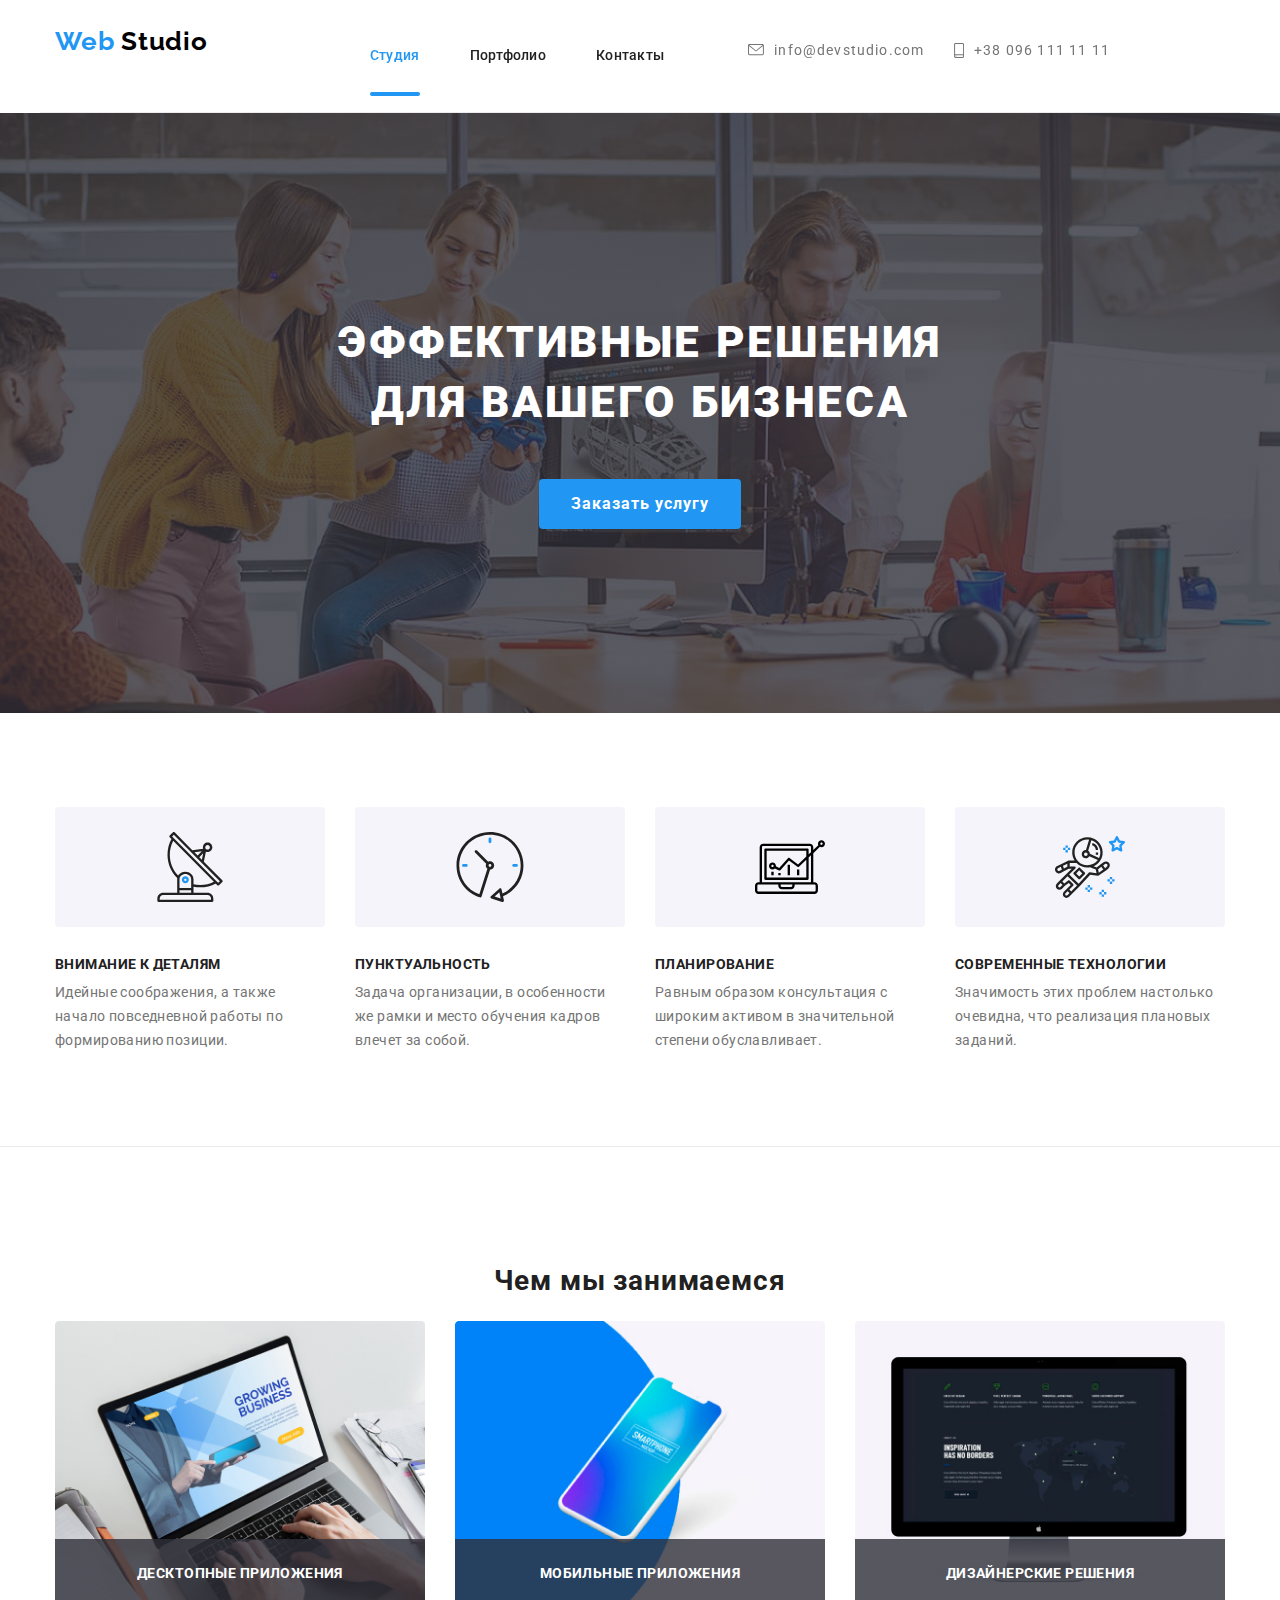
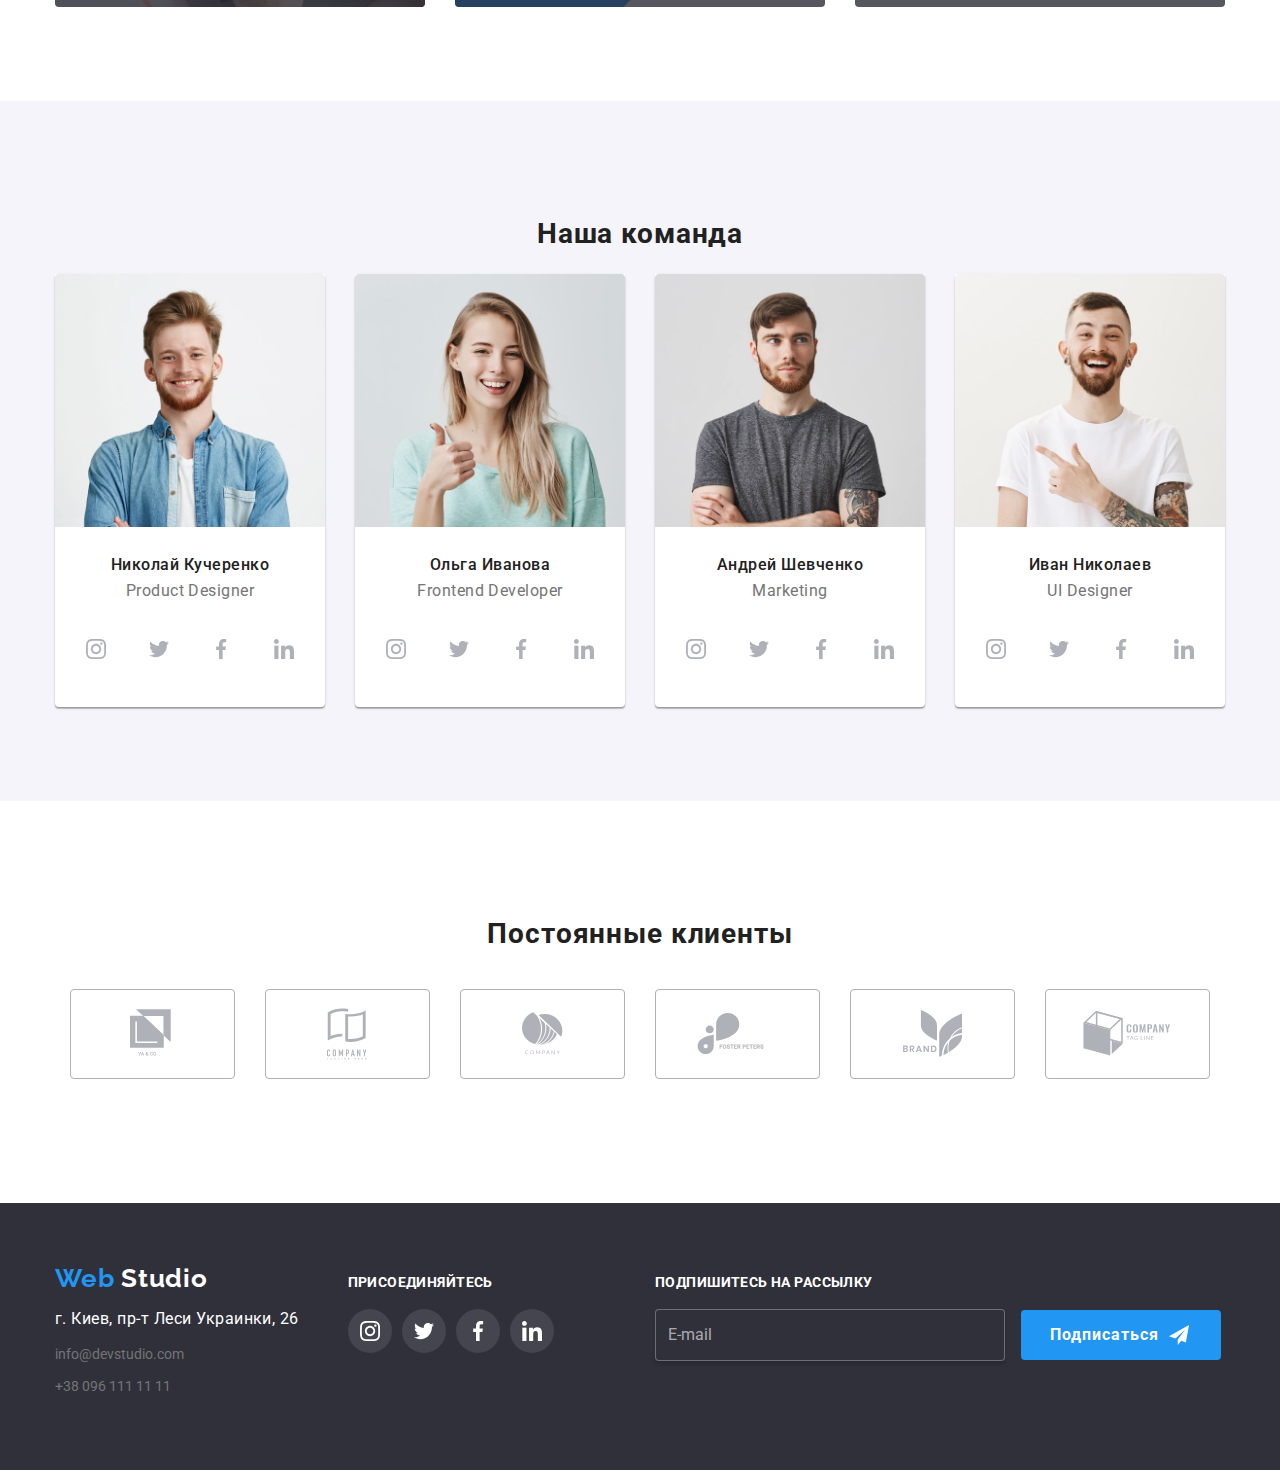
==== commit 1cc87b91: "добавляет изменения в хедере" ====
--- a/index.html
+++ b/index.html
@@ -16,8 +16,8 @@
   </head>
   <body>
     <!--Шапка сайта-->
-    <header class="page-header">
-      <nav class="container main-nav">
+    <header class="container page-header">
+      <nav class="main-nav">
         <a href="./index.html" class="logo link">
           <span class="logo-web">Web</span>
           <span class="logo-studio">Studio</span>
@@ -41,42 +41,42 @@
             <use class="icon-menu" href="./img/sprite.svg#icon-menu_40px"></use>
           </svg>
         </button>
-        <div class="menu-container" id="menu-container" data-menu>
-          <div class="navigation">
-            <ul class="site-nav">
-              <li class="studio item">
-                <a href="./index.html" class="link current">Студия</a>
-              </li>
-              <li class="portfolio item">
-                <a href="./portfolio.html" class="link">Портфолио</a>
-              </li>
-              <li class="contact item">
-                <a href="" class="link">Контакты </a>
-              </li>
-            </ul>
-          </div>
-          <div class="contacts">
-            <ul class="cont-nav">
-              <li class="item">
-                <a href="mailto:info@devstudio.com" class="mail link">
-                  <svg class="icon-mail" width="16" height="12">
-                    <use href="./img/symbol-defs.svg#icon-email"></use>
-                  </svg>
-                  info@devstudio.com</a
-                >
-              </li>
-              <li class="item">
-                <a href="tel:+380961111111" class="phone link">
-                  <svg class="icon-phone" width="10" height="15">
-                    <use href="./img/symbol-defs.svg#icon-phone"></use>
-                  </svg>
-                  +38 096 111 11 11</a
-                >
-              </li>
-            </ul>
-          </div>
-        </div>
       </nav>
+      <div class="menu-container" id="menu-container" data-menu>
+        <div class="navigation">
+          <ul class="site-nav">
+            <li class="studio item">
+              <a href="./index.html" class="link current">Студия</a>
+            </li>
+            <li class="portfolio item">
+              <a href="./portfolio.html" class="link">Портфолио</a>
+            </li>
+            <li class="contact item">
+              <a href="" class="link">Контакты </a>
+            </li>
+          </ul>
+        </div>
+        <div class="contacts">
+          <ul class="cont-nav">
+            <li class="item">
+              <a href="mailto:info@devstudio.com" class="mail link">
+                <svg class="icon-mail" width="16" height="12">
+                  <use href="./img/symbol-defs.svg#icon-email"></use>
+                </svg>
+                info@devstudio.com</a
+              >
+            </li>
+            <li class="item">
+              <a href="tel:+380961111111" class="phone link">
+                <svg class="icon-phone" width="10" height="15">
+                  <use href="./img/symbol-defs.svg#icon-phone"></use>
+                </svg>
+                +38 096 111 11 11</a
+              >
+            </li>
+          </ul>
+        </div>
+      </div>
     </header>
     <main>
       <!-- Герой -->
--- a/css/main.min.css
+++ b/css/main.min.css
@@ -1,2 +1,2 @@
-/*! modern-normalize v0.6.0 | MIT License | https://github.com/sindresorhus/modern-normalize */*,*::before,*::after{-webkit-box-sizing:border-box;box-sizing:border-box}:root{-moz-tab-size:4;-o-tab-size:4;tab-size:4}html{line-height:1.15;-webkit-text-size-adjust:100%}body{margin:0}body{font-family:system-ui,-apple-system,"Segoe UI",Roboto,Helvetica,Arial,sans-serif,"Apple Color Emoji","Segoe UI Emoji"}hr{height:0}abbr[title]{-webkit-text-decoration:underline dotted;text-decoration:underline dotted}b,strong{font-weight:bolder}code,kbd,samp,pre{font-family:SFMono-Regular, Consolas, 'Liberation Mono', Menlo, monospace;font-size:1em}small{font-size:80%}sub,sup{font-size:75%;line-height:0;position:relative;vertical-align:baseline}sub{bottom:-0.25em}sup{top:-0.5em}button,input,optgroup,select,textarea{font-family:inherit;font-size:100%;line-height:1.15;margin:0}button,select{text-transform:none}button,[type='button'],[type='reset'],[type='submit']{-webkit-appearance:button}button::-moz-focus-inner,[type='button']::-moz-focus-inner,[type='reset']::-moz-focus-inner,[type='submit']::-moz-focus-inner{border-style:none;padding:0}button:-moz-focusring,[type='button']:-moz-focusring,[type='reset']:-moz-focusring,[type='submit']:-moz-focusring{outline:1px dotted ButtonText}fieldset{padding:0.35em 0.75em 0.625em}legend{padding:0}progress{vertical-align:baseline}[type='number']::-webkit-inner-spin-button,[type='number']::-webkit-outer-spin-button{height:auto}[type='search']{-webkit-appearance:textfield;outline-offset:-2px}[type='search']::-webkit-search-decoration{-webkit-appearance:none}::-webkit-file-upload-button{-webkit-appearance:button;font:inherit}summary{display:list-item}.visually-hidden{position:absolute;width:1px;height:1px;margin:-1px;border:0;padding:0;clip:rect(0 0 0 0);overflow:hidden}.logo,.logo-footer{font-family:Raleway,sans-serif;font-weight:700;line-height:1;letter-spacing:0.03em;text-decoration:none}.button-secondary,.button.primary{display:-webkit-inline-box;display:-ms-inline-flexbox;display:inline-flex;-webkit-box-align:center;-ms-flex-align:center;align-items:center}.slikns-list .icon-slinks,.advant,.advant-item,.slinks .slinks-item,.klient-item{display:-webkit-box;display:-ms-flexbox;display:flex;-webkit-box-align:center;-ms-flex-align:center;align-items:center}.hero-item,.hero-title,.overlay,.modal-button{margin-left:auto;margin-right:auto}body{font-family:Roboto,sans-serif;background-color:#fff;color:#757575}body .modal-open{overflow:hidden}.list{list-style:none;margin:0;padding:0}.link{text-decoration:none;color:#757575}.container{margin-left:auto;margin-right:auto;padding-left:15px;padding-right:15px}@media screen and (min-width: 480px){.container{width:480px}}@media screen and (min-width: 768px){.container{width:768px}}@media screen and (min-width: 1200px){.container{width:1200px}}img{display:block;max-width:100%;height:auto}p{margin:0}.section{padding-top:60px;padding-bottom:60px}@media screen and (min-width: 1200px){.section{padding-top:94px;padding-bottom:94px}}.section-title{font-weight:700;font-size:28px;line-height:1.17;text-align:center;letter-spacing:0.03em;color:#212121}.page-header{position:relative}@media screen and (max-width: 767px){.page-header{height:60px}}.main-nav{display:-webkit-box;display:-ms-flexbox;display:flex;-webkit-box-align:center;-ms-flex-align:center;align-items:center}@media screen and (max-width: 1199px){.main-nav{-webkit-box-pack:justify;-ms-flex-pack:justify;justify-content:space-between}}.menu-button{display:-webkit-inline-box;display:-ms-inline-flexbox;display:inline-flex;margin:0;padding:0;border:none;background-color:transparent}.menu-button:hover{fill:#2196f3}@media screen and (min-width: 768px){.menu-button{display:none}}.menu-button .icon-cross{display:none}.menu-button.is-open .icon-cross{display:block}.menu-button.is-open .icon-menu{display:none}.menu-container{position:absolute;top:100%;left:0;width:100%;background-color:#fff;padding:60px 0;text-align:center;font-size:20px}.menu-container.is-open{display:block}@media screen and (max-width: 767px){.menu-container{display:none}}.logo{font-size:26px;padding-top:16px;padding-bottom:16px}.logo-web{color:#2196f3}.logo-studio{color:#000}.site-nav{padding:0;list-style:none}@media screen and (min-width: 768px){.site-nav{display:-webkit-box;display:-ms-flexbox;display:flex;margin-left:81px;margin-right:84px;padding-bottom:8px}.site-nav .item:not(:last-child){margin-right:50px}}@media screen and (max-width: 767px){.site-nav .item:not(:last-child){margin-bottom:40px}.site-nav .link{display:-webkit-inline-box;display:-ms-inline-flexbox;display:inline-flex;position:relative;color:#212121;font-weight:500;font-size:18px;line-height:1;letter-spacing:.02em;-webkit-transition:color 250ms cubic-bezier(0.4, 0, 0.2, 1);transition:color 250ms cubic-bezier(0.4, 0, 0.2, 1)}.site-nav .link:hover,.site-nav .link:focus{color:#2196f3}}.site-nav .current{color:#2196f3}.site-nav .current::after{content:'';position:absolute;width:100%;height:4px;left:0;bottom:0;background-color:#2196f3;border-radius:2px}.site-nav .item{position:relative}.cont-nav{padding:0;margin:0;list-style:none;margin-left:auto;font-size:18px;letter-spacing:0.02em}.cont-nav .link{display:-webkit-inline-box;display:-ms-inline-flexbox;display:inline-flex;-webkit-box-align:center;-ms-flex-align:center;align-items:center;-webkit-transition:color 250ms cubic-bezier(0.4, 0, 0.2, 1);transition:color 250ms cubic-bezier(0.4, 0, 0.2, 1)}.cont-nav .link:hover,.cont-nav .link:focus{color:#2196f3}@media screen and (max-width: 767px){.cont-nav .item:not(:last-child){margin-bottom:16px}}@media screen and (max-width: 767px){.cont-nav{margin-top:60px}}@media screen and (max-width: 768px){.cont-nav .item{margin-bottom:10px}}.icon-mail{fill:#757575;margin-right:10px;-webkit-transition:fill 250ms cubic-bezier(0.4, 0, 0.2, 1);transition:fill 250ms cubic-bezier(0.4, 0, 0.2, 1)}.mail:hover .icon-mail,.mail:focus .icon-mail{fill:#2196f3}.icon-phone{fill:#757575;margin-right:10px;-webkit-transition:fill 250ms cubic-bezier(0.4, 0, 0.2, 1);transition:fill 250ms cubic-bezier(0.4, 0, 0.2, 1)}.phone:hover .icon-phone,.phone:focus .icon-phone{fill:#2196f3}footer{background-color:#2f303a;color:#fff}.address-container{font-size:14px;line-height:1.7;font-style:normal}.logo-foot{color:#fff}.logo-footer{display:block;margin-bottom:10px;font-size:22px;padding-top:60px}.add{margin-top:0;margin-bottom:9px}.add-link{display:inline-block;-webkit-transition:color 250ms cubic-bezier(0.4, 0, 0.2, 1);transition:color 250ms cubic-bezier(0.4, 0, 0.2, 1)}.add-link:not(:last-child){margin-bottom:9px}.add-link:hover,.add-link:focus{color:#2196f3}.email-input{margin-bottom:20px;color:#fff;font-size:16px;line-height:1.87;display:inline-block;min-width:450px;padding:10px 58px 10px 12px;border-radius:4px;border-style:solid;border:1px solid rgba(255,255,255,0.3);-webkit-box-shadow:0px 4px 4px rgba(0,0,0,0.15);box-shadow:0px 4px 4px rgba(0,0,0,0.15);background-color:#2f303a;-o-border-image:initial;border-image:initial}.email-input::-webkit-input-placeholder{color:rgba(255,255,255,0.6)}.email-input:-ms-input-placeholder{color:rgba(255,255,255,0.6)}.email-input::-ms-input-placeholder{color:rgba(255,255,255,0.6)}.email-input::placeholder{color:rgba(255,255,255,0.6)}@media screen and (min-width: 768px){.email-input{width:450px}}@media screen and (min-width: 1200px){.email-input{margin-right:12px;width:350px;margin-bottom:0}}.copyringht{display:none;color:rgba(255,255,255,0.4);margin-top:0;margin-bottom:0;padding-top:18px;padding-bottom:21px;font-size:12px;line-height:2;text-align:center;border-top:1px solid rgba(255,255,255,0.1)}.footer-address{text-align:center}@media screen and (min-width: 768px){.footer-address{width:calc((100% - 30px) / 2)}}@media screen and (min-width: 1200px){.footer-address{margin-right:30px;margin-bottom:0}}@media screen and (min-width: 768px){.footer-block{display:-webkit-box;display:-ms-flexbox;display:flex;-webkit-box-align:baseline;-ms-flex-align:baseline;align-items:baseline}}@media screen and (min-width: 1200px){.footer-block{width:calc(100% / 2)}}.footer-slikns{font-weight:700;font-size:14px;line-height:1.14;text-transform:uppercase}@media screen and (min-width: 768px){.footer-slikns{width:calc((100% - 30px) / 2)}}@media screen and (min-width: 1200px){.footer-slikns{margin-right:30px;margin-bottom:0}}.slikns-list{-webkit-box-pack:center;-ms-flex-pack:center;justify-content:center;display:-webkit-box;display:-ms-flexbox;display:flex}.slikns-list .icon-slinks{-webkit-box-pack:center;-ms-flex-pack:center;justify-content:center;width:44px;height:44px;border-radius:50%;background-color:rgba(255,255,255,0.1);-webkit-transition:all 250ms cubic-bezier(0.4, 0, 0.2, 1);transition:all 250ms cubic-bezier(0.4, 0, 0.2, 1);fill:#fff;transition:all 250ms cubic-bezier(0.4, 0, 0.2, 1)}.slikns-list .icon-slinks:hover,.slikns-list .icon-slinks:focus{background-color:#2196f3;-webkit-transform:scale(1.3);transform:scale(1.3)}.slikns-links:not(:last-child){margin-right:10px}.icon-slink{width:20px;height:20px}.slikns-text{margin-top:60px;margin-bottom:20px;font-weight:700;font-size:14px;line-height:1;letter-spacing:.03em;text-transform:uppercase;text-align:center}.button-secondary{border:none;font-weight:700;font-size:16px;line-height:1.87;letter-spacing:.06em;color:#fff;background-color:#2196f3;text-decoration:none;border-radius:4px;margin-bottom:50px;padding:10px 29px;min-width:200px;-webkit-transition:all 250ms cubic-bezier(0.4, 0, 0.2, 1);transition:all 250ms cubic-bezier(0.4, 0, 0.2, 1)}.button-secondary .icon-button{fill:#fff;-webkit-transition:fill 250ms cubic-bezier(0.4, 0, 0.2, 1);transition:fill 250ms cubic-bezier(0.4, 0, 0.2, 1)}.button-secondary:hover,.button-secondary:focus{background-color:#fff;color:#2196f3;fill:#2196f3}.button-secondary:hover .icon-button{fill:#2196f3}.icon-button{width:20px;height:20px;margin-left:10px}.footer-form{-webkit-box-align:center;-ms-flex-align:center;align-items:center}@media screen and (min-width: 1200px){.footer-form{display:-webkit-box;display:-ms-flexbox;display:flex}}.footer-subscription{text-align:center}@media screen and (min-width: 1200px){.footer-subscription{text-align:start;width:calc((100% - 30px) / 2)}}.hero{margin-left:auto;margin-right:auto;text-align:center;padding-top:118px;padding-bottom:118px;background-image:-webkit-gradient(linear, left top, left bottom, from(rgba(47,48,58,0.8)), to(rgba(47,48,58,0.8))),url("../img/studiya/header_img.jpg");background-image:linear-gradient(rgba(47,48,58,0.8), rgba(47,48,58,0.8)),url("../img/studiya/header_img.jpg");background-repeat:no-repeat;background-position:center}@media screen and (min-width: 768px){.hero{max-width:1200px}}@media screen and (min-width: 1200px){.hero{max-width:1600px;padding-top:200px;padding-bottom:200px}}.hero-item{text-align:center}.hero-title{margin-top:0;margin-bottom:46px;text-transform:uppercase;color:#fff;width:360px;font-weight:900;font-size:26px;line-height:1.61}@media screen and (min-width: 1200px){.hero-title{width:646px;font-weight:900;font-size:44px;line-height:1.36;letter-spacing:.06em}}.overlay{max-width:1600px;height:600px;background-image:-webkit-gradient(linear, left top, right top, from(rgba(47,48,58,0.8)), to(rgba(47,48,58,0.8))),url("../img/studiya/header_img.jpg");background-image:linear-gradient(to right, rgba(47,48,58,0.8), rgba(47,48,58,0.8)),url("../img/studiya/header_img.jpg");background-position:center;background-repeat:no-repeat}.button.primary{border:none;font-weight:700;font-size:16px;line-height:1.87;letter-spacing:.06em;color:#fff;background-color:#2196f3;text-decoration:none;border-radius:4px;padding:10px 32px;min-width:200px;-webkit-transition:all 250ms cubic-bezier(0.4, 0, 0.2, 1);transition:all 250ms cubic-bezier(0.4, 0, 0.2, 1)}.button.primary:hover{background-color:#fff;color:#2196f3}.advant{border-bottom:1px solid #ececec}.advant-element:not(:last-child){margin-bottom:30px}@media screen and (min-width: 768px){.advant-element{width:calc((100% - 30px) / 2);margin-right:30px}.advant-element:nth-child(2n){margin-right:0}.advant-element:nth-last-child(-n+2){margin-bottom:0}}@media screen and (min-width: 1200px){.advant-element{width:calc((100% - 30px * 3) / 4)}.advant-element:not(:last-child){margin-right:30px;margin-bottom:0}}.advant-item{background-color:#f5f4fa;height:120px;border-radius:4px;-webkit-box-pack:center;-ms-flex-pack:center;justify-content:center}.advant-text{margin-top:0;margin-bottom:0;font-weight:400;font-size:14px;line-height:1.7;letter-spacing:.03em}.icon-advant{width:70px;height:70px}.advant-title{margin-top:30px;margin-bottom:10px;font-weight:700;font-size:14px;line-height:1;letter-spacing:.03em;text-transform:uppercase;color:#212121}@media screen and (max-width: 767px){.advant-title{text-align:center}}@media screen and (max-width: 768px){.list.advant-list{display:-webkit-box;display:-ms-flexbox;display:flex}}.doing-text{position:absolute;bottom:0;left:0;width:100%;margin-top:0;margin-bottom:0;padding:27px;font-weight:700;font-size:14px;line-height:1;letter-spacing:.03em;text-align:center;text-transform:uppercase;background:rgba(47,48,58,0.8);border-radius:0px 0px 4px 4px;color:#fff}.doing-element{position:relative;width:calc((100% - 30px * 2) / 3);border-radius:0px 0px 4px 4px}.doing-element:not(:last-child){margin-right:30px}.list .doing-element{position:relative;width:calc((100% - 30px * 2) / 3);border-radius:0px 0px 4px 4px}@media screen and (max-width: 480px){.doing{display:none}}@media screen and (min-width: 768px){.doing{display:none}}@media screen and (min-width: 1200px){.doing{display:block}}.team{background-color:#f5f4fa}.team-position{margin-top:0;margin-bottom:28px;font-weight:400;font-size:16px;line-height:1;letter-spacing:.03em;-webkit-columns:#757575;columns:#757575}.team-title{margin-top:30px;margin-bottom:10px;font-weight:500;font-size:16px;line-height:1;letter-spacing:.03em;color:#212121}.list.slinks{-webkit-box-pack:space-evenly;-ms-flex-pack:space-evenly;justify-content:space-evenly;padding-bottom:36px}.team-element{background-color:#fff;width:100%;text-align:center;-webkit-box-shadow:0px 2px 1px rgba(0,0,0,0.2),0px 1px 1px rgba(0,0,0,0.14),0px 1px 3px rgba(0,0,0,0.12);box-shadow:0px 2px 1px rgba(0,0,0,0.2),0px 1px 1px rgba(0,0,0,0.14),0px 1px 3px rgba(0,0,0,0.12);border-radius:4px}.team-element:not(:last-child){margin-bottom:30px}@media screen and (min-width: 768px){.team-element{width:calc((100% - 30px) / 2);margin-right:30px}.team-element:nth-child(2n){margin-right:0}.team-element:nth-last-child(-n+2){margin-bottom:0}}@media screen and (min-width: 1200px){.team-element{width:calc((100% - 30px * 3) / 4)}.team-element:not(:last-child){margin-right:30px;margin-bottom:0}}img{width:100%}.slinks .slinks-item{-webkit-box-pack:center;-ms-flex-pack:center;justify-content:center;width:44px;height:44px;background-color:#fff;border-radius:50%;-webkit-transition:all 250ms cubic-bezier(0.4, 0, 0.2, 1);transition:all 250ms cubic-bezier(0.4, 0, 0.2, 1)}.slinks .slinks-item:hover,.slinks .slinks-item:focus{background-color:#2196f3;-webkit-transform:scale(1.1);transform:scale(1.1)}.slinks .icon-slink{fill:#afb1b8;-webkit-transition:fill 250ms cubic-bezier(0.4, 0, 0.2, 1);transition:fill 250ms cubic-bezier(0.4, 0, 0.2, 1)}.slinks .slinks-item:hover .icon-slink{fill:#fff;-webkit-transform:scale(1.1);transform:scale(1.1)}.klient-item{-webkit-box-pack:center;-ms-flex-pack:center;justify-content:center;height:90px;border:1px solid #afb1b8;border-radius:4px;-webkit-transition:border-color 250ms cubic-bezier(0.4, 0, 0.2, 1);transition:border-color 250ms cubic-bezier(0.4, 0, 0.2, 1);-webkit-transform:250ms cubic-bezier(0.4, 0, 0.2, 1);transform:250ms cubic-bezier(0.4, 0, 0.2, 1)}.klient-item:hover{border-color:#2196f3;-webkit-transform:scale(1.1);transform:scale(1.1)}.klient-element{width:calc((100% - 30px * 2) / 2);margin:15px}.klient-element:not(:last-child){margin-bottom:30px}@media screen and (min-width: 768px){.klient-element{width:calc((100% - 30px * 3) / 3)}}@media screen and (min-width: 1200px){.klient-element{width:calc((100% - 30px * 6) / 6)}}.klient-list .icon-klient{fill:#afb1b8;-webkit-transition:fill 250ms cubic-bezier(0.4, 0, 0.2, 1);transition:fill 250ms cubic-bezier(0.4, 0, 0.2, 1);-webkit-transform:250ms cubic-bezier(0.4, 0, 0.2, 1);transform:250ms cubic-bezier(0.4, 0, 0.2, 1)}.klient-element:hover .klient-item{border-color:#2196f3;-webkit-transform:scale(1.1);transform:scale(1.1)}.klient-item:hover .icon-klient{fill:#2196f3;-webkit-transform:scale(1.1);transform:scale(1.1)}.backdrop{position:fixed;top:0;right:0;width:100%;height:100%;background-color:rgba(0,0,0,0.2);-webkit-transition:all 250ms cubic-bezier(0.4, 0, 0.2, 1);transition:all 250ms cubic-bezier(0.4, 0, 0.2, 1);overflow-y:scroll;padding:93px 15px}.backdrop.is-hidden{opacity:0;pointer-events:none;-webkit-transform:scale(2);transform:scale(2)}.modal{background-color:#fff;-webkit-box-shadow:0px 2px 1px rgba(0,0,0,0.2),0px 1px 1px rgba(0,0,0,0.14),0px 1px 3px rgba(0,0,0,0.12);box-shadow:0px 2px 1px rgba(0,0,0,0.2),0px 1px 1px rgba(0,0,0,0.14),0px 1px 3px rgba(0,0,0,0.12);border-radius:4px;-webkit-transition:-webkit-transform 250ms cubic-bezier(0.4, 0, 0.2, 1);transition:-webkit-transform 250ms cubic-bezier(0.4, 0, 0.2, 1);transition:transform 250ms cubic-bezier(0.4, 0, 0.2, 1);transition:transform 250ms cubic-bezier(0.4, 0, 0.2, 1), -webkit-transform 250ms cubic-bezier(0.4, 0, 0.2, 1)}@media screen and (min-width: 560px){.modal{min-width:450px;position:absolute;top:50%;left:50%;-webkit-transform:translate(-50%, -50%);transform:translate(-50%, -50%)}}@media screen and (min-width: 1200px){.modal{max-width:528px}}.modal>.modal-close{position:absolute;top:0;right:0;width:30px;height:30px;border-radius:50%;border-color:transparent;-webkit-transform:translate(10px, -10px);transform:translate(10px, -10px);background-color:#fff;-webkit-box-shadow:0px 2px 1px rgba(0,0,0,0.2),0px 1px 1px rgba(0,0,0,0.14),0px 1px 3px rgba(0,0,0,0.12);box-shadow:0px 2px 1px rgba(0,0,0,0.2),0px 1px 1px rgba(0,0,0,0.14),0px 1px 3px rgba(0,0,0,0.12);cursor:pointer;-webkit-transition:-webkit-transform 250ms cubic-bezier(0.4, 0, 0.2, 1);transition:-webkit-transform 250ms cubic-bezier(0.4, 0, 0.2, 1);transition:transform 250ms cubic-bezier(0.4, 0, 0.2, 1);transition:transform 250ms cubic-bezier(0.4, 0, 0.2, 1), -webkit-transform 250ms cubic-bezier(0.4, 0, 0.2, 1)}@media screen and (max-width: 559px){.modal>.modal-close{top:93px;right:15px}}.modal>.modal-close:hover,.modal>.modal-close:focus{background-color:#2196f3}.form{padding:40px}.form-text{font-weight:700;font-size:20px;line-height:1.15;letter-spacing:.03em;text-align:center;color:#212121;margin-bottom:30px}.icon-modal-button{width:11px;height:11px;fill:#000}.label-text{position:absolute;top:12px;left:42px;font-weight:20px;font-size:1.5;line-height:.03em;color:#757575;-webkit-transition:-webkit-transform 250ms cubic-bezier(0.4, 0, 0.2, 1);transition:-webkit-transform 250ms cubic-bezier(0.4, 0, 0.2, 1);transition:transform 250ms cubic-bezier(0.4, 0, 0.2, 1);transition:transform 250ms cubic-bezier(0.4, 0, 0.2, 1), -webkit-transform 250ms cubic-bezier(0.4, 0, 0.2, 1);-webkit-transition:color 250ms cubic-bezier(0.4, 0, 0.2, 1);transition:color 250ms cubic-bezier(0.4, 0, 0.2, 1)}@media screen and (min-width: 1200px){.label-text{font-weight:20px;font-size:1.15;line-height:.03em}}.form-field{position:relative;display:-webkit-box;display:-ms-flexbox;display:flex;-webkit-box-orient:vertical;-webkit-box-direction:normal;-ms-flex-direction:column;flex-direction:column}.form-field:not(:last-child){margin-bottom:28px}.form-policy{text-align:center;margin-bottom:30px}.form-policy input{margin-right:8px;vertical-align:middle}.form-input{max-width:448px;padding:12px 16px 12px 42px;border:1px solid rgba(33,33,33,0.2);-webkit-box-sizing:border-box;box-sizing:border-box;border-radius:4px;font-size:14px;outline-color:#2196f3;-webkit-transition:border-color 250ms cubic-bezier(0.4, 0, 0.2, 1);transition:border-color 250ms cubic-bezier(0.4, 0, 0.2, 1)}.form-input:hover,.form-input:focus,.form-input:not(:placeholder-shown){border-color:#2196f3;-webkit-transition:border-color 250ms cubic-bezier(0.4, 0, 0.2, 1);transition:border-color 250ms cubic-bezier(0.4, 0, 0.2, 1)}.form-input:hover+.label-text,.form-input:focus+.label-text,.form-input:not(:placeholder-shown)+.label-text{color:#2196f3;-webkit-transform:translate(-26px, -32px) scale(0.86);transform:translate(-26px, -32px) scale(0.86);-webkit-transition:-webkit-transform 250ms cubic-bezier(0.4, 0, 0.2, 1);transition:-webkit-transform 250ms cubic-bezier(0.4, 0, 0.2, 1);transition:transform 250ms cubic-bezier(0.4, 0, 0.2, 1);transition:transform 250ms cubic-bezier(0.4, 0, 0.2, 1), -webkit-transform 250ms cubic-bezier(0.4, 0, 0.2, 1);-webkit-transition:all 250ms cubic-bezier(0.4, 0, 0.2, 1);transition:all 250ms cubic-bezier(0.4, 0, 0.2, 1)}.form-input:hover ~ .icon-input,.form-input:focus ~ .icon-input,.form-input:not(:placeholder-shown) ~ .icon-input{fill:#2196f3;-webkit-transition:fill 250ms cubic-bezier(0.4, 0, 0.2, 1);transition:fill 250ms cubic-bezier(0.4, 0, 0.2, 1)}.form-input:hover+.comment,.form-input:focus+.comment,.form-input:not(:placeholder-shown)+.comment{color:#2196f3;-webkit-transform:translateY(-32px) scale(0.86);transform:translateY(-32px) scale(0.86);-webkit-transition:all 250ms cubic-bezier(0.4, 0, 0.2, 1);transition:all 250ms cubic-bezier(0.4, 0, 0.2, 1)}.comment{left:16px}.form-field textarea{height:120px;margin-bottom:20px;padding:12px 16px;resize:none}.icon-person{width:18px;height:18px;vertical-align:middle}.icon-input{position:absolute;top:10px;left:16px;pointer-events:none;-webkit-transition:fill 250ms cubic-bezier(0.4, 0, 0.2, 1);transition:fill 250ms cubic-bezier(0.4, 0, 0.2, 1)}.policy-link{color:#2196f3}.policy-text{display:inline-block;font-size:12px;line-height:1.16}@media screen and (min-width: 1200px){.policy-text{font-size:14px;line-height:1.7}}.policy-checkbox{position:absolute;width:1px;height:1px;margin:-1px;border:0;padding:0;clip:rect(0 0 0 0);overflow:hidden}.policy-checkbox:checked+.icon-checkbox{background-color:#2196f3;background-image:url(../img/icon_check.svg);background-size:contain;background-origin:border-box;border-color:transparent;-webkit-transform:scale(1.3);transform:scale(1.3);-webkit-transition:-webkit-transform 250ms cubic-bezier(0.4, 0, 0.2, 1);transition:-webkit-transform 250ms cubic-bezier(0.4, 0, 0.2, 1);transition:transform 250ms cubic-bezier(0.4, 0, 0.2, 1);transition:transform 250ms cubic-bezier(0.4, 0, 0.2, 1), -webkit-transform 250ms cubic-bezier(0.4, 0, 0.2, 1)}.icon-checkbox{display:inline-block;width:15px;height:15px;margin-right:5px;border:2px solid #212121;border-radius:2px;vertical-align:middle}.modal-button{width:200px;height:50px;display:block;padding:10px 56px;background-color:#2196f3;-webkit-box-shadow:0px 4px 4px rgba(0,0,0,0.15);box-shadow:0px 4px 4px rgba(0,0,0,0.15);color:#fff;-webkit-box-sizing:border-box;box-sizing:border-box;border-radius:4px;border-color:transparent;-webkit-transition:background-color 250ms cubic-bezier(0.4, 0, 0.2, 1);transition:background-color 250ms cubic-bezier(0.4, 0, 0.2, 1);-webkit-transition:color 250ms cubic-bezier(0.4, 0, 0.2, 1);transition:color 250ms cubic-bezier(0.4, 0, 0.2, 1);cursor:pointer}.modal-button:hover,.modal-button:focus{background-color:#f5f4fa;color:#2196f3;-webkit-transition:background-color 250ms cubic-bezier(0.4, 0, 0.2, 1);transition:background-color 250ms cubic-bezier(0.4, 0, 0.2, 1);-webkit-transition:color 250ms cubic-bezier(0.4, 0, 0.2, 1);transition:color 250ms cubic-bezier(0.4, 0, 0.2, 1)}h1{margin-top:0;margin-bottom:0px}p{font-weight:400;font-size:16px;line-height:1.87;letter-spacing:.03em}.project{text-align:center;margin-bottom:40px}.project-item:not(:last-child){margin-right:8px}.project-item{margin-bottom:15px}@media screen and (min-width: 768px){.project{margin-bottom:30px;-webkit-box-pack:center;-ms-flex-pack:center;justify-content:center}}@media screen and (min-width: 1200px){.project{margin-bottom:50px;-webkit-box-pack:center;-ms-flex-pack:center;justify-content:center}}.project-title{text-align:left;padding:20px 24px}.project .button{padding:6px 22px 6px 22px;border:none;-webkit-box-shadow:0px 4px 4px rgba(0,0,0,0.15);box-shadow:0px 4px 4px rgba(0,0,0,0.15)}.project-name{margin-bottom:0px;font-weight:700;font-size:18px;line-height:2;letter-spacing:.06em;color:#212121}.button{font-weight:500;font-size:16px;line-height:1.6;letter-spacing:.03em;text-align:center;color:#212121;background:#f5f4fa;border-radius:4px;-webkit-transition:all 250ms cubic-bezier(0.4, 0, 0.2, 1);transition:all 250ms cubic-bezier(0.4, 0, 0.2, 1)}.button:hover,.button:focus{color:#fff;background-color:#2196f3;-webkit-transform:scale(1.1);transform:scale(1.1)}.list{list-style:none;display:-webkit-box;display:-ms-flexbox;display:flex;-ms-flex-wrap:wrap;flex-wrap:wrap}.description-element{position:relative;overflow:hidden}.description-text{position:absolute;opacity:0;top:0;right:0;width:100%;height:100%;padding:63px 24px;font-size:18px;line-height:1.55;text-align:initial;background-color:rgba(33,150,243,0.9);color:#fff;-webkit-transform:translateY(100%);transform:translateY(100%);-webkit-transition:all 250ms cubic-bezier(0.4, 0, 0.2, 1);transition:all 250ms cubic-bezier(0.4, 0, 0.2, 1)}.description .description-item{border:1px solid #eeeeee;width:100%}@media screen and (min-width: 768px){.description .description-item{width:calc((100% - 30px * 2) / 2);margin:15px}}@media screen and (min-width: 1200px){.description .description-item{width:calc((100% - 30px * 3) / 3)}}.description .description-item:nth-child(3n){margin-right:0}.description .description-item:nth-last-child(-n+3){margin-bottom:0}.description .description-item:hover{-webkit-box-shadow:1px 4px 6px rgba(0,0,0,0.16),0px 4px 4px rgba(0,0,0,0.06),0px 1px 1px rgba(0,0,0,0.12);box-shadow:1px 4px 6px rgba(0,0,0,0.16),0px 4px 4px rgba(0,0,0,0.06),0px 1px 1px rgba(0,0,0,0.12)}.description-item:hover .description-text{opacity:1;-webkit-transform:translateY(0);transform:translateY(0)}.link-text{font-size:18px;line-height:1.5;letter-spacing:0.03em;text-decoration:none;color:var(--primary-text-color)}
+/*! modern-normalize v0.6.0 | MIT License | https://github.com/sindresorhus/modern-normalize */*,*::before,*::after{-webkit-box-sizing:border-box;box-sizing:border-box}:root{-moz-tab-size:4;-o-tab-size:4;tab-size:4}html{line-height:1.15;-webkit-text-size-adjust:100%}body{margin:0}body{font-family:system-ui,-apple-system,"Segoe UI",Roboto,Helvetica,Arial,sans-serif,"Apple Color Emoji","Segoe UI Emoji"}hr{height:0}abbr[title]{-webkit-text-decoration:underline dotted;text-decoration:underline dotted}b,strong{font-weight:bolder}code,kbd,samp,pre{font-family:SFMono-Regular, Consolas, 'Liberation Mono', Menlo, monospace;font-size:1em}small{font-size:80%}sub,sup{font-size:75%;line-height:0;position:relative;vertical-align:baseline}sub{bottom:-0.25em}sup{top:-0.5em}button,input,optgroup,select,textarea{font-family:inherit;font-size:100%;line-height:1.15;margin:0}button,select{text-transform:none}button,[type='button'],[type='reset'],[type='submit']{-webkit-appearance:button}button::-moz-focus-inner,[type='button']::-moz-focus-inner,[type='reset']::-moz-focus-inner,[type='submit']::-moz-focus-inner{border-style:none;padding:0}button:-moz-focusring,[type='button']:-moz-focusring,[type='reset']:-moz-focusring,[type='submit']:-moz-focusring{outline:1px dotted ButtonText}fieldset{padding:0.35em 0.75em 0.625em}legend{padding:0}progress{vertical-align:baseline}[type='number']::-webkit-inner-spin-button,[type='number']::-webkit-outer-spin-button{height:auto}[type='search']{-webkit-appearance:textfield;outline-offset:-2px}[type='search']::-webkit-search-decoration{-webkit-appearance:none}::-webkit-file-upload-button{-webkit-appearance:button;font:inherit}summary{display:list-item}.visually-hidden{position:absolute;width:1px;height:1px;margin:-1px;border:0;padding:0;clip:rect(0 0 0 0);overflow:hidden}.logo,.logo-footer{font-family:Raleway,sans-serif;font-weight:700;line-height:1.16;font-size:24px;letter-spacing:0.03em;text-decoration:none}.button-secondary,.button.primary{display:-webkit-inline-box;display:-ms-inline-flexbox;display:inline-flex;-webkit-box-align:center;-ms-flex-align:center;align-items:center}.slikns-list .icon-slinks,.advant,.advant-item,.slinks .slinks-item,.klient-item{display:-webkit-box;display:-ms-flexbox;display:flex;-webkit-box-align:center;-ms-flex-align:center;align-items:center}.hero-item,.hero-title,.overlay,.modal-button{margin-left:auto;margin-right:auto}body{font-family:Roboto,sans-serif;background-color:#fff;color:#757575}body .modal-open{overflow:hidden}.list{list-style:none;margin:0;padding:0}.link{text-decoration:none;color:#757575}.container{margin-left:auto;margin-right:auto;padding-left:15px;padding-right:15px}@media screen and (min-width: 480px){.container{width:480px}}@media screen and (min-width: 768px){.container{width:768px}}@media screen and (min-width: 1200px){.container{width:1200px}}img{display:block;max-width:100%;height:auto}p{margin:0}.section{padding-top:60px;padding-bottom:60px}@media screen and (min-width: 1200px){.section{padding-top:94px;padding-bottom:94px}}.section-title{font-weight:700;font-size:28px;line-height:1.17;text-align:center;letter-spacing:0.03em;color:#212121}.page-header{position:relative;border-bottom:1px solid #ececec}@media screen and (min-width: 767px){.page-header{display:-webkit-box;display:-ms-flexbox;display:flex}}.main-nav{display:-webkit-box;display:-ms-flexbox;display:flex}@media screen and (max-width: 767px){.main-nav{-webkit-box-pack:justify;-ms-flex-pack:justify;justify-content:space-between;padding-top:16px;padding-bottom:16px}}@media screen and (min-width: 768px){.main-nav{margin:0;padding:0}}.menu-button{display:-webkit-inline-box;display:-ms-inline-flexbox;display:inline-flex;margin:0;padding:0;border:none;background-color:transparent}.menu-button:hover{fill:#2196f3}@media screen and (min-width: 768px){.menu-button{display:none}}.menu-button .icon-cross{display:none}.menu-button.is-open .icon-cross{display:block}.menu-button.is-open .icon-menu{display:none}.menu-container{z-index:1}@media screen and (max-width: 767px){.menu-container{display:none;position:absolute;top:100%;left:0;width:100%;background-color:#fff;-webkit-box-shadow:0px 1px 3px rgba(0,0,0,0.16),0px 2px 4px rgba(0,0,0,0.08),0px 4px 8px rgba(0,0,0,0.04);box-shadow:0px 1px 3px rgba(0,0,0,0.16),0px 2px 4px rgba(0,0,0,0.08),0px 4px 8px rgba(0,0,0,0.04);padding:60px 0;text-align:center}.menu-container.is-open{display:block}}@media screen and (min-width: 768px){.menu-container{display:-webkit-box;display:-ms-flexbox;display:flex;margin-left:81px;-webkit-box-align:center;-ms-flex-align:center;align-items:center}}.logo-web{color:#2196f3}.logo-studio{color:#000}@media screen and (min-width: 768px){.logo{padding-top:26px;padding-bottom:26px}}@media screen and (min-width: 1200px){.logo{line-height:1.19;font-size:26px;letter-spacing:0.03em}}.site-nav{padding:0;list-style:none}.site-nav .link{display:-webkit-inline-box;display:-ms-inline-flexbox;display:inline-flex;position:relative;padding-top:32px;padding-bottom:32px;color:#212121;font-weight:500;font-size:18px;line-height:1;letter-spacing:.02em;-webkit-transition:color 250ms cubic-bezier(0.4, 0, 0.2, 1);transition:color 250ms cubic-bezier(0.4, 0, 0.2, 1)}.site-nav .link:hover,.site-nav .link:focus{color:#2196f3}@media screen and (min-width: 767px){.site-nav .link{font-weight:500;font-size:14px;line-height:1.14;letter-spacing:.02em}}@media screen and (min-width: 768px){.site-nav{display:-webkit-box;display:-ms-flexbox;display:flex;margin-left:81px;margin-right:84px}.site-nav .item:not(:last-child){margin-right:50px}}@media screen and (max-width: 767px){.site-nav .item:not(:last-child){margin-bottom:40px}}.site-nav .current{color:#2196f3}.site-nav .current::after{content:'';position:absolute;width:100%;height:4px;left:0;bottom:0;background-color:#2196f3;border-radius:2px}.site-nav .item{position:relative}.cont-nav{padding:0;margin:0;list-style:none;margin-left:auto;font-size:18px;letter-spacing:0.02em}@media screen and (min-width: 767px){.cont-nav{font-size:12px;letter-spacing:1.16px}}.cont-nav .link{display:-webkit-inline-box;display:-ms-inline-flexbox;display:inline-flex;-webkit-box-align:center;-ms-flex-align:center;align-items:center;-webkit-transition:color 250ms cubic-bezier(0.4, 0, 0.2, 1);transition:color 250ms cubic-bezier(0.4, 0, 0.2, 1)}.cont-nav .link:hover,.cont-nav .link:focus{color:#2196f3}@media screen and (min-width: 767px){.cont-nav .item:not(:last-child){margin-bottom:10px}}@media screen and (max-width: 767px){.cont-nav{margin-top:60px}}@media screen and (max-width: 768px){.cont-nav .item{margin-bottom:10px}}@media screen and (min-width: 1199px){.cont-nav{font-size:14px;display:-webkit-box;display:-ms-flexbox;display:flex;text-align:center}.cont-nav .item:not(:last-child){margin-right:30px}}.icon-mail{fill:#757575;margin-right:10px;-webkit-transition:fill 250ms cubic-bezier(0.4, 0, 0.2, 1);transition:fill 250ms cubic-bezier(0.4, 0, 0.2, 1)}.mail:hover .icon-mail,.mail:focus .icon-mail{fill:#2196f3}.icon-phone{fill:#757575;margin-right:10px;-webkit-transition:fill 250ms cubic-bezier(0.4, 0, 0.2, 1);transition:fill 250ms cubic-bezier(0.4, 0, 0.2, 1)}.phone:hover .icon-phone,.phone:focus .icon-phone{fill:#2196f3}footer{background-color:#2f303a;color:#fff;padding-top:60px;padding-bottom:60px}@media screen and (min-width: 1200px){.page-footer{display:-webkit-box;display:-ms-flexbox;display:flex;-webkit-box-pack:justify;-ms-flex-pack:justify;justify-content:space-between;-webkit-box-align:baseline;-ms-flex-align:baseline;align-items:baseline}}.address-container{font-size:14px;line-height:1.7;font-style:normal}.logo-foot{color:#fff}.logo-footer{display:block;margin-bottom:10px}@media screen and (min-width: 1200px){.logo-footer{line-height:1.19;font-size:26px}}.add{margin-top:0;margin-bottom:9px}.add-link{display:inline-block;-webkit-transition:color 250ms cubic-bezier(0.4, 0, 0.2, 1);transition:color 250ms cubic-bezier(0.4, 0, 0.2, 1)}.add-link:not(:last-child){margin-bottom:9px}.add-link:hover,.add-link:focus{color:#2196f3}.email-input{margin-bottom:20px;color:#fff;font-size:16px;line-height:1.87;display:inline-block;width:100%;padding:10px 58px 10px 12px;border-radius:4px;border-style:solid;border:1px solid rgba(255,255,255,0.3);-webkit-box-shadow:0px 4px 4px rgba(0,0,0,0.15);box-shadow:0px 4px 4px rgba(0,0,0,0.15);background-color:#2f303a;-o-border-image:initial;border-image:initial}.email-input::-webkit-input-placeholder{color:rgba(255,255,255,0.6)}.email-input:-ms-input-placeholder{color:rgba(255,255,255,0.6)}.email-input::-ms-input-placeholder{color:rgba(255,255,255,0.6)}.email-input::placeholder{color:rgba(255,255,255,0.6)}@media screen and (min-width: 768px){.email-input{width:450px}}@media screen and (min-width: 1200px){.email-input{margin-right:12px;width:350px;margin-bottom:0}}.copyringht{display:none;color:rgba(255,255,255,0.4);margin-top:0;margin-bottom:0;padding-top:18px;padding-bottom:21px;font-size:12px;line-height:2;text-align:center;border-top:1px solid rgba(255,255,255,0.1)}.footer-address{text-align:center}@media screen and (min-width: 768px){.footer-address{width:calc((100% - 30px) / 2)}}@media screen and (min-width: 1200px){.footer-address{margin-right:30px;margin-bottom:0;text-align:left}}@media screen and (min-width: 768px){.footer-block{display:-webkit-box;display:-ms-flexbox;display:flex;-webkit-box-align:baseline;-ms-flex-align:baseline;align-items:baseline}}@media screen and (min-width: 1200px){.footer-block{width:calc(100% / 2)}}.footer-slikns{font-weight:700;font-size:14px;line-height:1.14;text-transform:uppercase}@media screen and (min-width: 768px){.footer-slikns{width:calc((100% - 30px) / 2)}}@media screen and (min-width: 1200px){.footer-slikns{margin-right:30px;margin-bottom:0}}.slikns-list{-webkit-box-pack:center;-ms-flex-pack:center;justify-content:center;display:-webkit-box;display:-ms-flexbox;display:flex}.slikns-list .icon-slinks{-webkit-box-pack:center;-ms-flex-pack:center;justify-content:center;width:44px;height:44px;border-radius:50%;background-color:rgba(255,255,255,0.1);-webkit-transition:all 250ms cubic-bezier(0.4, 0, 0.2, 1);transition:all 250ms cubic-bezier(0.4, 0, 0.2, 1);fill:#fff;transition:all 250ms cubic-bezier(0.4, 0, 0.2, 1)}.slikns-list .icon-slinks:hover,.slikns-list .icon-slinks:focus{background-color:#2196f3;-webkit-transform:scale(1.3);transform:scale(1.3)}@media screen and (min-width: 1200px){.slikns-list{-webkit-box-pack:start;-ms-flex-pack:start;justify-content:flex-start}}.slikns-links:not(:last-child){margin-right:10px}.icon-slink{width:20px;height:20px}.slikns-text{margin-top:60px;margin-bottom:20px;font-weight:700;font-size:14px;line-height:1;letter-spacing:.03em;text-transform:uppercase;text-align:center}@media screen and (min-width: 1200px){.slikns-text{text-align:left;margin-top:0}}.button-secondary{border:none;font-weight:700;font-size:16px;line-height:1.87;letter-spacing:.06em;color:#fff;background-color:#2196f3;text-decoration:none;border-radius:4px;margin-bottom:50px;padding:10px 29px;min-width:200px;-webkit-transition:all 250ms cubic-bezier(0.4, 0, 0.2, 1);transition:all 250ms cubic-bezier(0.4, 0, 0.2, 1)}.button-secondary .icon-button{fill:#fff;-webkit-transition:fill 250ms cubic-bezier(0.4, 0, 0.2, 1);transition:fill 250ms cubic-bezier(0.4, 0, 0.2, 1)}.button-secondary:hover,.button-secondary:focus{background-color:#fff;color:#2196f3;fill:#2196f3}.button-secondary:hover .icon-button{fill:#2196f3}.icon-button{width:20px;height:20px;margin-left:10px}.footer-form{-webkit-box-align:center;-ms-flex-align:center;align-items:center}@media screen and (min-width: 767px){.footer-form{display:-webkit-box;display:-ms-flexbox;display:flex;-webkit-box-orient:vertical;-webkit-box-direction:normal;-ms-flex-direction:column;flex-direction:column;-webkit-box-align:center;-ms-flex-align:center;align-items:center}}@media screen and (min-width: 1200px){.footer-form{display:block}}.footer-subscription{text-align:center}@media screen and (min-width: 1200px){.footer-subscription{text-align:start;width:calc((100% - 30px) / 2)}}.hero{margin-left:auto;margin-right:auto;text-align:center;padding-top:118px;padding-bottom:118px;background-image:-webkit-gradient(linear, left top, left bottom, from(rgba(47,48,58,0.8)), to(rgba(47,48,58,0.8))),url("../img/studiya/header_img.jpg");background-image:linear-gradient(rgba(47,48,58,0.8), rgba(47,48,58,0.8)),url("../img/studiya/header_img.jpg");background-repeat:no-repeat;background-position:center}@media screen and (min-width: 768px){.hero{max-width:1200px}}@media screen and (min-width: 1200px){.hero{max-width:1600px;padding-top:200px;padding-bottom:200px}}.hero-item{text-align:center}.hero-title{margin-top:0;margin-bottom:46px;text-transform:uppercase;color:#fff;font-weight:900;font-size:26px;line-height:1.61}@media screen and (min-width: 1200px){.hero-title{width:646px;font-weight:900;font-size:44px;line-height:1.36;letter-spacing:.06em}}.overlay{max-width:1600px;height:400px;background-image:-webkit-gradient(linear, left top, right top, from(rgba(47,48,58,0.8)), to(rgba(47,48,58,0.8))),url("../img/studiya/header_img.jpg");background-image:linear-gradient(to right, rgba(47,48,58,0.8), rgba(47,48,58,0.8)),url("../img/studiya/header_img.jpg");background-position:center;background-repeat:no-repeat;background-size:cover}@media screen and (min-width: 1200px){.overlay{height:600px}}.button.primary{border:none;font-weight:700;font-size:16px;line-height:1.87;letter-spacing:.06em;color:#fff;background-color:#2196f3;text-decoration:none;border-radius:4px;padding:10px 32px;min-width:200px;-webkit-transition:all 250ms cubic-bezier(0.4, 0, 0.2, 1);transition:all 250ms cubic-bezier(0.4, 0, 0.2, 1)}.button.primary:hover{background-color:#fff;color:#2196f3}.advant{border-bottom:1px solid #ececec}.advant-element:not(:last-child){margin-bottom:30px}@media screen and (min-width: 768px){.advant-element{width:calc((100% - 30px) / 2);margin-right:30px}.advant-element:nth-child(2n){margin-right:0}.advant-element:nth-last-child(-n+2){margin-bottom:0}}@media screen and (min-width: 1200px){.advant-element{width:calc((100% - 30px * 3) / 4)}.advant-element:not(:last-child){margin-right:30px;margin-bottom:0}}.advant-item{background-color:#f5f4fa;height:120px;border-radius:4px;-webkit-box-pack:center;-ms-flex-pack:center;justify-content:center}.advant-text{margin-top:0;margin-bottom:0;font-weight:400;font-size:14px;line-height:1.7;letter-spacing:.03em}.icon-advant{width:70px;height:70px}.advant-title{margin-top:30px;margin-bottom:10px;font-weight:700;font-size:14px;line-height:1;letter-spacing:.03em;text-transform:uppercase;color:#212121}@media screen and (max-width: 767px){.advant-title{text-align:center}}@media screen and (max-width: 768px){.list.advant-list{display:-webkit-box;display:-ms-flexbox;display:flex}}.doing{display:none}@media screen and (min-width: 1200px){.doing{display:block}.doing-text{position:absolute;bottom:0;left:0;width:100%;margin-top:0;margin-bottom:0;padding:27px;font-weight:700;font-size:14px;line-height:1;letter-spacing:.03em;text-align:center;text-transform:uppercase;background:rgba(47,48,58,0.8);border-radius:0px 0px 4px 4px;color:#fff}.doing-element{position:relative;width:calc((100% - 30px * 2) / 3);border-radius:0px 0px 4px 4px}.doing-element:not(:last-child){margin-right:30px}.list .doing-element{position:relative;width:calc((100% - 30px * 2) / 3);border-radius:0px 0px 4px 4px}}.team{background-color:#f5f4fa}.team-position{margin-top:0;margin-bottom:28px;font-weight:400;font-size:16px;line-height:1;letter-spacing:.03em;-webkit-columns:#757575;columns:#757575}.team-title{margin-top:30px;margin-bottom:10px;font-weight:500;font-size:16px;line-height:1;letter-spacing:.03em;color:#212121}.list.slinks{-webkit-box-pack:space-evenly;-ms-flex-pack:space-evenly;justify-content:space-evenly;padding-bottom:36px}.team-element{background-color:#fff;width:100%;text-align:center;-webkit-box-shadow:0px 2px 1px rgba(0,0,0,0.2),0px 1px 1px rgba(0,0,0,0.14),0px 1px 3px rgba(0,0,0,0.12);box-shadow:0px 2px 1px rgba(0,0,0,0.2),0px 1px 1px rgba(0,0,0,0.14),0px 1px 3px rgba(0,0,0,0.12);border-radius:4px}.team-element:not(:last-child){margin-bottom:30px}@media screen and (min-width: 768px){.team-element{width:calc((100% - 30px) / 2);margin-right:30px}.team-element:nth-child(2n){margin-right:0}.team-element:nth-last-child(-n+2){margin-bottom:0}}@media screen and (min-width: 1200px){.team-element{width:calc((100% - 30px * 3) / 4)}.team-element:not(:last-child){margin-right:30px;margin-bottom:0}}img{width:100%}.slinks .slinks-item{-webkit-box-pack:center;-ms-flex-pack:center;justify-content:center;width:44px;height:44px;background-color:#fff;border-radius:50%;-webkit-transition:all 250ms cubic-bezier(0.4, 0, 0.2, 1);transition:all 250ms cubic-bezier(0.4, 0, 0.2, 1)}.slinks .slinks-item:hover,.slinks .slinks-item:focus{background-color:#2196f3;-webkit-transform:scale(1.1);transform:scale(1.1)}.slinks .icon-slink{fill:#afb1b8;-webkit-transition:fill 250ms cubic-bezier(0.4, 0, 0.2, 1);transition:fill 250ms cubic-bezier(0.4, 0, 0.2, 1)}.slinks .slinks-item:hover .icon-slink{fill:#fff;-webkit-transform:scale(1.1);transform:scale(1.1)}.klient-item{-webkit-box-pack:center;-ms-flex-pack:center;justify-content:center;height:90px;border:1px solid #afb1b8;border-radius:4px;-webkit-transition:border-color 250ms cubic-bezier(0.4, 0, 0.2, 1);transition:border-color 250ms cubic-bezier(0.4, 0, 0.2, 1);-webkit-transform:250ms cubic-bezier(0.4, 0, 0.2, 1);transform:250ms cubic-bezier(0.4, 0, 0.2, 1)}.klient-item:hover{border-color:#2196f3;-webkit-transform:scale(1.1);transform:scale(1.1)}.klient-element{width:calc((100% - 30px * 2) / 2);margin:15px}.klient-element:not(:last-child){margin-bottom:30px}@media screen and (min-width: 768px){.klient-element{width:calc((100% - 30px * 3) / 3)}}@media screen and (min-width: 1200px){.klient-element{width:calc((100% - 30px * 6) / 6)}}.klient-list .icon-klient{fill:#afb1b8;-webkit-transition:fill 250ms cubic-bezier(0.4, 0, 0.2, 1);transition:fill 250ms cubic-bezier(0.4, 0, 0.2, 1);-webkit-transform:250ms cubic-bezier(0.4, 0, 0.2, 1);transform:250ms cubic-bezier(0.4, 0, 0.2, 1)}.klient-element:hover .klient-item{border-color:#2196f3;-webkit-transform:scale(1.1);transform:scale(1.1)}.klient-item:hover .icon-klient{fill:#2196f3;-webkit-transform:scale(1.1);transform:scale(1.1)}.backdrop{position:fixed;top:0;right:0;width:100%;height:100%;background-color:rgba(0,0,0,0.2);-webkit-transition:all 250ms cubic-bezier(0.4, 0, 0.2, 1);transition:all 250ms cubic-bezier(0.4, 0, 0.2, 1);overflow-y:scroll;padding:93px 15px}.backdrop.is-hidden{opacity:0;pointer-events:none;-webkit-transform:scale(2);transform:scale(2)}.modal{background-color:#fff;-webkit-box-shadow:0px 2px 1px rgba(0,0,0,0.2),0px 1px 1px rgba(0,0,0,0.14),0px 1px 3px rgba(0,0,0,0.12);box-shadow:0px 2px 1px rgba(0,0,0,0.2),0px 1px 1px rgba(0,0,0,0.14),0px 1px 3px rgba(0,0,0,0.12);border-radius:4px;-webkit-transition:-webkit-transform 250ms cubic-bezier(0.4, 0, 0.2, 1);transition:-webkit-transform 250ms cubic-bezier(0.4, 0, 0.2, 1);transition:transform 250ms cubic-bezier(0.4, 0, 0.2, 1);transition:transform 250ms cubic-bezier(0.4, 0, 0.2, 1), -webkit-transform 250ms cubic-bezier(0.4, 0, 0.2, 1)}@media screen and (min-width: 560px){.modal{min-width:450px;position:absolute;top:50%;left:50%;-webkit-transform:translate(-50%, -50%);transform:translate(-50%, -50%)}}@media screen and (min-width: 1200px){.modal{max-width:528px}}.modal>.modal-close{position:absolute;top:0;right:0;width:30px;height:30px;border-radius:50%;border-color:transparent;-webkit-transform:translate(10px, -10px);transform:translate(10px, -10px);background-color:#fff;-webkit-box-shadow:0px 2px 1px rgba(0,0,0,0.2),0px 1px 1px rgba(0,0,0,0.14),0px 1px 3px rgba(0,0,0,0.12);box-shadow:0px 2px 1px rgba(0,0,0,0.2),0px 1px 1px rgba(0,0,0,0.14),0px 1px 3px rgba(0,0,0,0.12);cursor:pointer;-webkit-transition:-webkit-transform 250ms cubic-bezier(0.4, 0, 0.2, 1);transition:-webkit-transform 250ms cubic-bezier(0.4, 0, 0.2, 1);transition:transform 250ms cubic-bezier(0.4, 0, 0.2, 1);transition:transform 250ms cubic-bezier(0.4, 0, 0.2, 1), -webkit-transform 250ms cubic-bezier(0.4, 0, 0.2, 1)}@media screen and (max-width: 559px){.modal>.modal-close{top:93px;right:15px}}.modal>.modal-close:hover,.modal>.modal-close:focus{background-color:#2196f3}.form{padding:40px}.form-text{font-weight:700;font-size:20px;line-height:1.15;letter-spacing:.03em;text-align:center;color:#212121;margin-bottom:30px}.icon-modal-button{width:11px;height:11px;fill:#000}.label-text{position:absolute;top:12px;left:42px;font-weight:20px;font-size:1.5;line-height:.03em;color:#757575;-webkit-transition:-webkit-transform 250ms cubic-bezier(0.4, 0, 0.2, 1);transition:-webkit-transform 250ms cubic-bezier(0.4, 0, 0.2, 1);transition:transform 250ms cubic-bezier(0.4, 0, 0.2, 1);transition:transform 250ms cubic-bezier(0.4, 0, 0.2, 1), -webkit-transform 250ms cubic-bezier(0.4, 0, 0.2, 1);-webkit-transition:color 250ms cubic-bezier(0.4, 0, 0.2, 1);transition:color 250ms cubic-bezier(0.4, 0, 0.2, 1)}@media screen and (min-width: 1200px){.label-text{font-weight:20px;font-size:1.15;line-height:.03em}}.form-field{position:relative;display:-webkit-box;display:-ms-flexbox;display:flex;-webkit-box-orient:vertical;-webkit-box-direction:normal;-ms-flex-direction:column;flex-direction:column}.form-field:not(:last-child){margin-bottom:28px}.form-policy{margin-bottom:30px}.form-policy input{margin-right:8px;vertical-align:middle}.form-input{max-width:448px;padding:12px 16px 12px 42px;border:1px solid rgba(33,33,33,0.2);-webkit-box-sizing:border-box;box-sizing:border-box;border-radius:4px;font-size:14px;outline-color:#2196f3;-webkit-transition:border-color 250ms cubic-bezier(0.4, 0, 0.2, 1);transition:border-color 250ms cubic-bezier(0.4, 0, 0.2, 1)}.form-input:hover,.form-input:focus,.form-input:not(:placeholder-shown){border-color:#2196f3;-webkit-transition:border-color 250ms cubic-bezier(0.4, 0, 0.2, 1);transition:border-color 250ms cubic-bezier(0.4, 0, 0.2, 1)}.form-input:hover+.label-text,.form-input:focus+.label-text,.form-input:not(:placeholder-shown)+.label-text{color:#2196f3;-webkit-transform:translate(-26px, -32px) scale(0.86);transform:translate(-26px, -32px) scale(0.86);-webkit-transition:-webkit-transform 250ms cubic-bezier(0.4, 0, 0.2, 1);transition:-webkit-transform 250ms cubic-bezier(0.4, 0, 0.2, 1);transition:transform 250ms cubic-bezier(0.4, 0, 0.2, 1);transition:transform 250ms cubic-bezier(0.4, 0, 0.2, 1), -webkit-transform 250ms cubic-bezier(0.4, 0, 0.2, 1);-webkit-transition:all 250ms cubic-bezier(0.4, 0, 0.2, 1);transition:all 250ms cubic-bezier(0.4, 0, 0.2, 1)}.form-input:hover ~ .icon-input,.form-input:focus ~ .icon-input,.form-input:not(:placeholder-shown) ~ .icon-input{fill:#2196f3;-webkit-transition:fill 250ms cubic-bezier(0.4, 0, 0.2, 1);transition:fill 250ms cubic-bezier(0.4, 0, 0.2, 1)}.form-input:hover+.comment,.form-input:focus+.comment,.form-input:not(:placeholder-shown)+.comment{color:#2196f3;-webkit-transform:translateY(-32px) scale(0.86);transform:translateY(-32px) scale(0.86);-webkit-transition:all 250ms cubic-bezier(0.4, 0, 0.2, 1);transition:all 250ms cubic-bezier(0.4, 0, 0.2, 1)}.comment{left:16px}.form-field textarea{height:120px;margin-bottom:20px;padding:12px 16px;resize:none}.icon-person{width:18px;height:18px;vertical-align:middle}.icon-input{position:absolute;top:10px;left:16px;pointer-events:none;-webkit-transition:fill 250ms cubic-bezier(0.4, 0, 0.2, 1);transition:fill 250ms cubic-bezier(0.4, 0, 0.2, 1)}.policy-link{color:#2196f3}.policy-text{display:inline-block;font-size:12px;line-height:1.16}@media screen and (min-width: 1200px){.policy-text{font-size:14px;line-height:1.7}}.policy-checkbox{position:absolute;width:1px;height:1px;margin:-1px;border:0;padding:0;clip:rect(0 0 0 0);overflow:hidden}.policy-checkbox:checked+.icon-checkbox{background-color:#2196f3;background-image:url(../img/icon_check.svg);background-size:contain;background-origin:border-box;border-color:transparent;-webkit-transform:scale(1.3);transform:scale(1.3);-webkit-transition:-webkit-transform 250ms cubic-bezier(0.4, 0, 0.2, 1);transition:-webkit-transform 250ms cubic-bezier(0.4, 0, 0.2, 1);transition:transform 250ms cubic-bezier(0.4, 0, 0.2, 1);transition:transform 250ms cubic-bezier(0.4, 0, 0.2, 1), -webkit-transform 250ms cubic-bezier(0.4, 0, 0.2, 1)}.icon-checkbox{display:inline-block;width:15px;height:15px;margin-right:5px;border:2px solid #212121;border-radius:2px;vertical-align:middle}.modal-button{width:200px;height:50px;display:block;padding:10px 56px;background-color:#2196f3;-webkit-box-shadow:0px 4px 4px rgba(0,0,0,0.15);box-shadow:0px 4px 4px rgba(0,0,0,0.15);color:#fff;-webkit-box-sizing:border-box;box-sizing:border-box;border-radius:4px;border-color:transparent;-webkit-transition:background-color 250ms cubic-bezier(0.4, 0, 0.2, 1);transition:background-color 250ms cubic-bezier(0.4, 0, 0.2, 1);-webkit-transition:color 250ms cubic-bezier(0.4, 0, 0.2, 1);transition:color 250ms cubic-bezier(0.4, 0, 0.2, 1);cursor:pointer}.modal-button:hover,.modal-button:focus{background-color:#f5f4fa;color:#2196f3;-webkit-transition:background-color 250ms cubic-bezier(0.4, 0, 0.2, 1);transition:background-color 250ms cubic-bezier(0.4, 0, 0.2, 1);-webkit-transition:color 250ms cubic-bezier(0.4, 0, 0.2, 1);transition:color 250ms cubic-bezier(0.4, 0, 0.2, 1)}h1{margin-top:0;margin-bottom:0px}p{font-weight:400;font-size:16px;line-height:1.87;letter-spacing:.03em}.project{text-align:center;margin-bottom:40px}.project-item:not(:last-child){margin-right:8px}.project-item{margin-bottom:15px}@media screen and (min-width: 768px){.project{margin-bottom:30px;-webkit-box-pack:center;-ms-flex-pack:center;justify-content:center}}@media screen and (min-width: 1200px){.project{margin-bottom:50px;-webkit-box-pack:center;-ms-flex-pack:center;justify-content:center}}.project-title{text-align:left;padding:20px 24px}.project .button{padding:6px 22px 6px 22px;border:none;-webkit-box-shadow:0px 4px 4px rgba(0,0,0,0.15);box-shadow:0px 4px 4px rgba(0,0,0,0.15)}.project-name{margin-bottom:0px;font-weight:700;font-size:18px;line-height:2;letter-spacing:.06em;color:#212121}.button{font-weight:500;font-size:16px;line-height:1.6;letter-spacing:.03em;text-align:center;color:#212121;background:#f5f4fa;border-radius:4px;-webkit-transition:all 250ms cubic-bezier(0.4, 0, 0.2, 1);transition:all 250ms cubic-bezier(0.4, 0, 0.2, 1)}.button:hover,.button:focus{color:#fff;background-color:#2196f3;-webkit-transform:scale(1.1);transform:scale(1.1)}.list{list-style:none;display:-webkit-box;display:-ms-flexbox;display:flex;-ms-flex-wrap:wrap;flex-wrap:wrap}.description-element{position:relative;overflow:hidden}.description-text{position:absolute;opacity:0;top:0;right:0;width:100%;height:100%;padding:63px 24px;font-size:18px;line-height:1.55;text-align:initial;background-color:rgba(33,150,243,0.9);color:#fff;-webkit-transform:translateY(100%);transform:translateY(100%);-webkit-transition:all 250ms cubic-bezier(0.4, 0, 0.2, 1);transition:all 250ms cubic-bezier(0.4, 0, 0.2, 1)}.description .description-item{border:1px solid #eeeeee;width:100%}@media screen and (max-width: 767px){.description .description-item{margin-bottom:30px}}@media screen and (min-width: 768px){.description .description-item{width:calc((100% - 30px * 2) / 2);margin:15px}}@media screen and (min-width: 1200px){.description .description-item{width:calc((100% - 30px * 3) / 3)}}.description .description-item:hover{-webkit-box-shadow:1px 4px 6px rgba(0,0,0,0.16),0px 4px 4px rgba(0,0,0,0.06),0px 1px 1px rgba(0,0,0,0.12);box-shadow:1px 4px 6px rgba(0,0,0,0.16),0px 4px 4px rgba(0,0,0,0.06),0px 1px 1px rgba(0,0,0,0.12)}.description-item:hover .description-text{opacity:1;-webkit-transform:translateY(0);transform:translateY(0)}.link-text{font-size:18px;line-height:1.5;letter-spacing:0.03em;text-decoration:none;color:var(--primary-text-color)}
 /*# sourceMappingURL=main.min.css.map */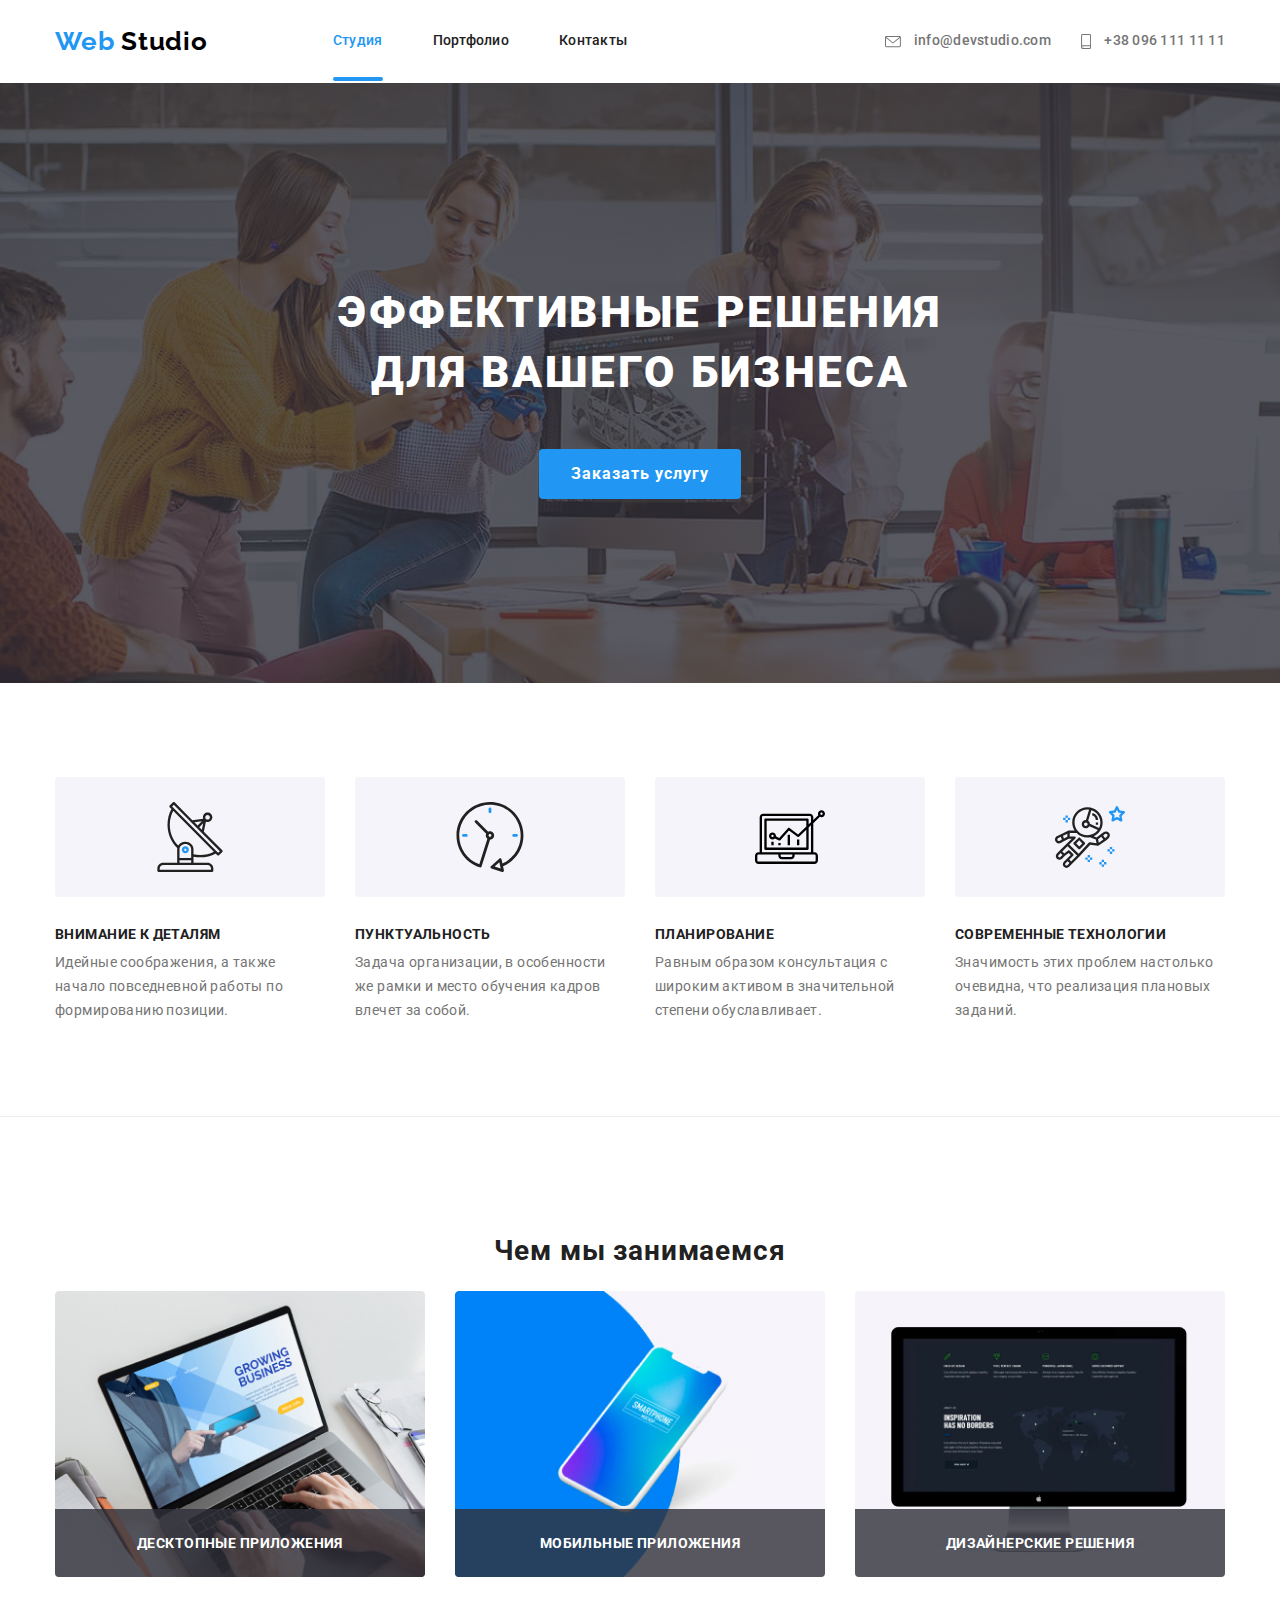
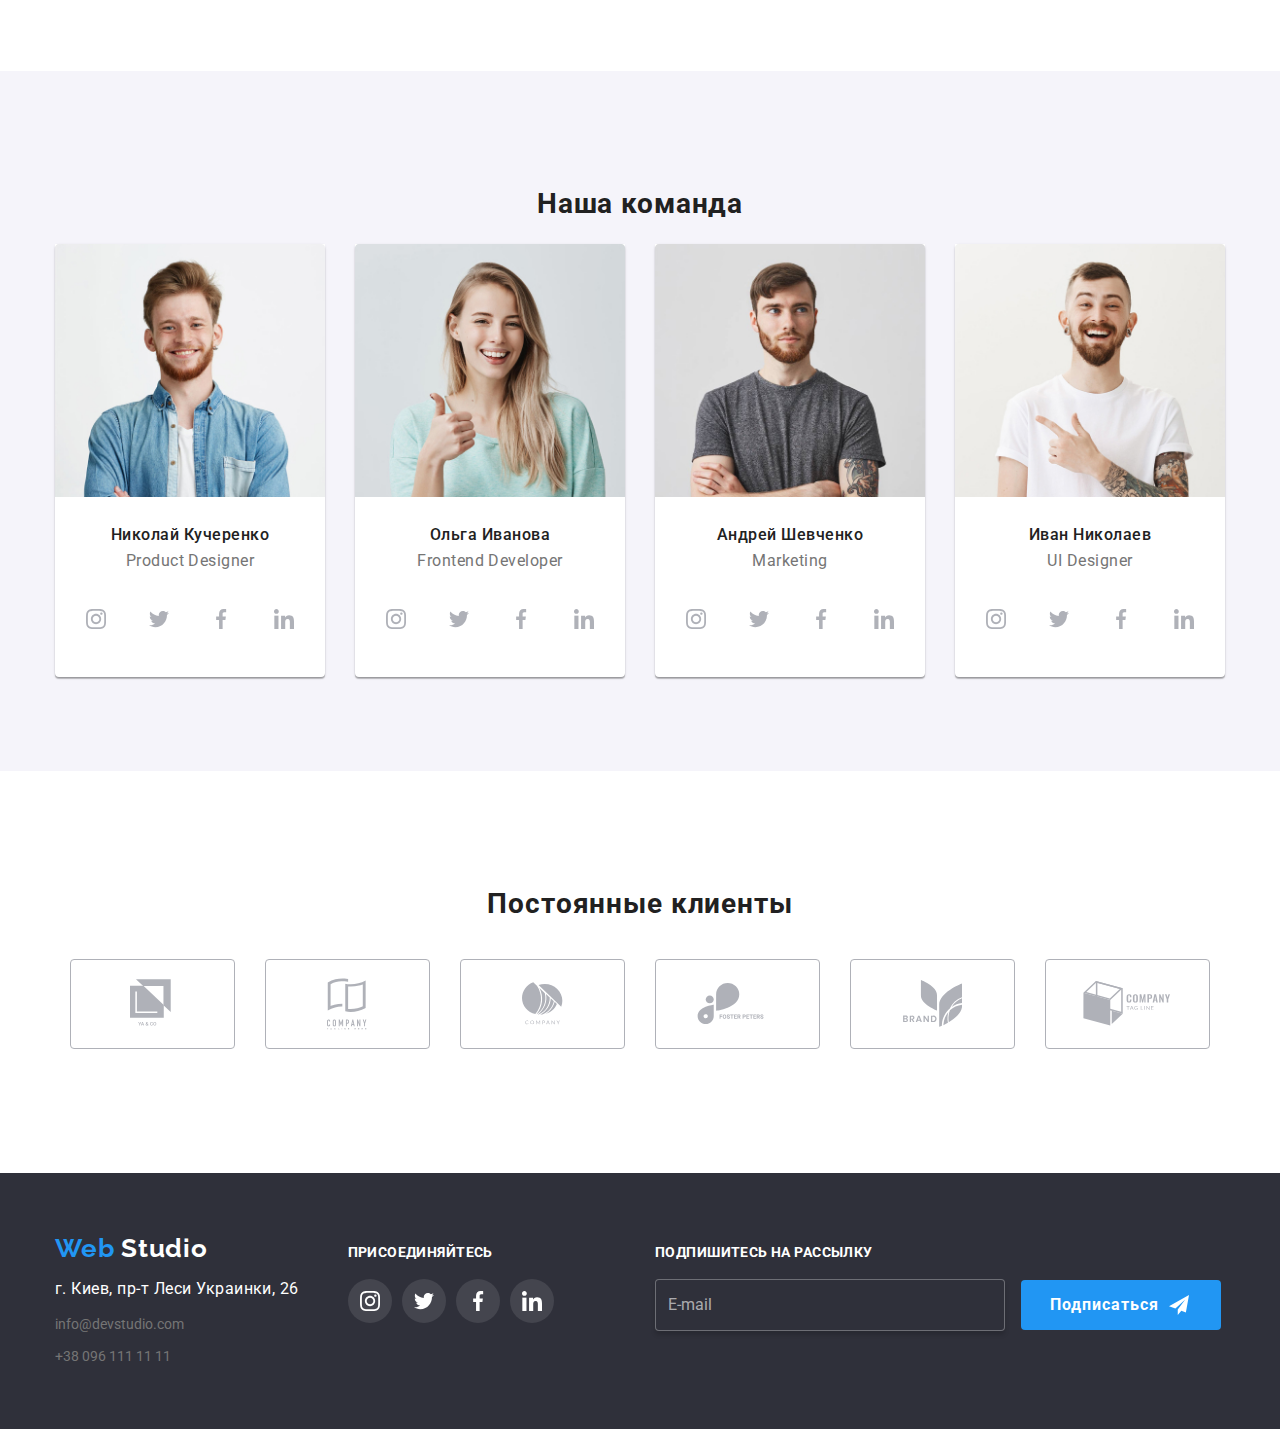
==== commit eeb789c9: "добавляет планшетную и десктопную версию хедера" ====
--- a/index.html
+++ b/index.html
@@ -16,66 +16,68 @@
   </head>
   <body>
     <!--Шапка сайта-->
-    <header class="container page-header">
-      <nav class="main-nav">
-        <a href="./index.html" class="logo link">
-          <span class="logo-web">Web</span>
-          <span class="logo-studio">Studio</span>
-        </a>
-        <button
-          type="button"
-          class="menu-button"
-          aria-expanded="false"
-          aria-controls="menu-container"
-          data-menu-button
-        >
-          <svg
-            width="40"
-            height="40"
-            aria-label="Переключатель мобильного меню"
+    <header class="page-header main">
+      <div class="container header-menu">
+        <nav class="main-nav">
+          <a href="./index.html" class="logo link">
+            <span class="logo-web">Web</span>
+            <span class="logo-studio">Studio</span>
+          </a>
+          <button
+            type="button"
+            class="menu-button"
+            aria-expanded="false"
+            aria-controls="menu-container"
+            data-menu-button
           >
-            <use
-              class="icon-cross"
-              href="./img/sprite.svg#icon-close_40px"
-            ></use>
-            <use class="icon-menu" href="./img/sprite.svg#icon-menu_40px"></use>
-          </svg>
-        </button>
-      </nav>
-      <div class="menu-container" id="menu-container" data-menu>
-        <div class="navigation">
-          <ul class="site-nav">
-            <li class="studio item">
-              <a href="./index.html" class="link current">Студия</a>
-            </li>
-            <li class="portfolio item">
-              <a href="./portfolio.html" class="link">Портфолио</a>
-            </li>
-            <li class="contact item">
-              <a href="" class="link">Контакты </a>
-            </li>
-          </ul>
-        </div>
-        <div class="contacts">
-          <ul class="cont-nav">
-            <li class="item">
-              <a href="mailto:info@devstudio.com" class="mail link">
-                <svg class="icon-mail" width="16" height="12">
-                  <use href="./img/symbol-defs.svg#icon-email"></use>
-                </svg>
-                info@devstudio.com</a
-              >
-            </li>
-            <li class="item">
-              <a href="tel:+380961111111" class="phone link">
-                <svg class="icon-phone" width="10" height="15">
-                  <use href="./img/symbol-defs.svg#icon-phone"></use>
-                </svg>
-                +38 096 111 11 11</a
-              >
-            </li>
-          </ul>
-        </div>
+            <svg
+              width="40"
+              height="40"
+              aria-label="Переключатель мобильного меню"
+            >
+              <use
+                class="icon-cross"
+                href="./img/sprite.svg#icon-close_40px"
+              ></use>
+              <use
+                class="icon-menu"
+                href="./img/sprite.svg#icon-menu_40px"
+              ></use>
+            </svg>
+          </button>
+
+          <div class="menu-container" id="menu-container" data-menu>
+            <ul class="site-nav">
+              <li class="studio item">
+                <a href="./index.html" class="link current">Студия</a>
+              </li>
+              <li class="portfolio item">
+                <a href="./portfolio.html" class="link">Портфолио</a>
+              </li>
+              <li class="contact item">
+                <a href="" class="link">Контакты </a>
+              </li>
+            </ul>
+            <ul class="cont-nav">
+              <li class="item">
+                <a href="mailto:info@devstudio.com" class="header-cont link">
+                  <svg class="icon" width="16" height="12">
+                    <use href="./img/symbol-defs.svg#icon-email"></use>
+                  </svg>
+                  info@devstudio.com</a
+                >
+              </li>
+              <li class="item">
+                <a href="tel:+380961111111" class="header-cont link">
+                  <svg class="icon" width="10" height="15">
+                    <use href="./img/symbol-defs.svg#icon-phone"></use>
+                  </svg>
+                  +38 096 111 11 11</a
+                >
+              </li>
+            </ul>
+          </div>
+        </nav>
       </div>
     </header>
     <main>
--- a/css/main.min.css
+++ b/css/main.min.css
@@ -1,2 +1,2 @@
-/*! modern-normalize v0.6.0 | MIT License | https://github.com/sindresorhus/modern-normalize */*,*::before,*::after{-webkit-box-sizing:border-box;box-sizing:border-box}:root{-moz-tab-size:4;-o-tab-size:4;tab-size:4}html{line-height:1.15;-webkit-text-size-adjust:100%}body{margin:0}body{font-family:system-ui,-apple-system,"Segoe UI",Roboto,Helvetica,Arial,sans-serif,"Apple Color Emoji","Segoe UI Emoji"}hr{height:0}abbr[title]{-webkit-text-decoration:underline dotted;text-decoration:underline dotted}b,strong{font-weight:bolder}code,kbd,samp,pre{font-family:SFMono-Regular, Consolas, 'Liberation Mono', Menlo, monospace;font-size:1em}small{font-size:80%}sub,sup{font-size:75%;line-height:0;position:relative;vertical-align:baseline}sub{bottom:-0.25em}sup{top:-0.5em}button,input,optgroup,select,textarea{font-family:inherit;font-size:100%;line-height:1.15;margin:0}button,select{text-transform:none}button,[type='button'],[type='reset'],[type='submit']{-webkit-appearance:button}button::-moz-focus-inner,[type='button']::-moz-focus-inner,[type='reset']::-moz-focus-inner,[type='submit']::-moz-focus-inner{border-style:none;padding:0}button:-moz-focusring,[type='button']:-moz-focusring,[type='reset']:-moz-focusring,[type='submit']:-moz-focusring{outline:1px dotted ButtonText}fieldset{padding:0.35em 0.75em 0.625em}legend{padding:0}progress{vertical-align:baseline}[type='number']::-webkit-inner-spin-button,[type='number']::-webkit-outer-spin-button{height:auto}[type='search']{-webkit-appearance:textfield;outline-offset:-2px}[type='search']::-webkit-search-decoration{-webkit-appearance:none}::-webkit-file-upload-button{-webkit-appearance:button;font:inherit}summary{display:list-item}.visually-hidden{position:absolute;width:1px;height:1px;margin:-1px;border:0;padding:0;clip:rect(0 0 0 0);overflow:hidden}.logo,.logo-footer{font-family:Raleway,sans-serif;font-weight:700;line-height:1.16;font-size:24px;letter-spacing:0.03em;text-decoration:none}.button-secondary,.button.primary{display:-webkit-inline-box;display:-ms-inline-flexbox;display:inline-flex;-webkit-box-align:center;-ms-flex-align:center;align-items:center}.slikns-list .icon-slinks,.advant,.advant-item,.slinks .slinks-item,.klient-item{display:-webkit-box;display:-ms-flexbox;display:flex;-webkit-box-align:center;-ms-flex-align:center;align-items:center}.hero-item,.hero-title,.overlay,.modal-button{margin-left:auto;margin-right:auto}body{font-family:Roboto,sans-serif;background-color:#fff;color:#757575}body .modal-open{overflow:hidden}.list{list-style:none;margin:0;padding:0}.link{text-decoration:none;color:#757575}.container{margin-left:auto;margin-right:auto;padding-left:15px;padding-right:15px}@media screen and (min-width: 480px){.container{width:480px}}@media screen and (min-width: 768px){.container{width:768px}}@media screen and (min-width: 1200px){.container{width:1200px}}img{display:block;max-width:100%;height:auto}p{margin:0}.section{padding-top:60px;padding-bottom:60px}@media screen and (min-width: 1200px){.section{padding-top:94px;padding-bottom:94px}}.section-title{font-weight:700;font-size:28px;line-height:1.17;text-align:center;letter-spacing:0.03em;color:#212121}.page-header{position:relative;border-bottom:1px solid #ececec}@media screen and (min-width: 767px){.page-header{display:-webkit-box;display:-ms-flexbox;display:flex}}.main-nav{display:-webkit-box;display:-ms-flexbox;display:flex}@media screen and (max-width: 767px){.main-nav{-webkit-box-pack:justify;-ms-flex-pack:justify;justify-content:space-between;padding-top:16px;padding-bottom:16px}}@media screen and (min-width: 768px){.main-nav{margin:0;padding:0}}.menu-button{display:-webkit-inline-box;display:-ms-inline-flexbox;display:inline-flex;margin:0;padding:0;border:none;background-color:transparent}.menu-button:hover{fill:#2196f3}@media screen and (min-width: 768px){.menu-button{display:none}}.menu-button .icon-cross{display:none}.menu-button.is-open .icon-cross{display:block}.menu-button.is-open .icon-menu{display:none}.menu-container{z-index:1}@media screen and (max-width: 767px){.menu-container{display:none;position:absolute;top:100%;left:0;width:100%;background-color:#fff;-webkit-box-shadow:0px 1px 3px rgba(0,0,0,0.16),0px 2px 4px rgba(0,0,0,0.08),0px 4px 8px rgba(0,0,0,0.04);box-shadow:0px 1px 3px rgba(0,0,0,0.16),0px 2px 4px rgba(0,0,0,0.08),0px 4px 8px rgba(0,0,0,0.04);padding:60px 0;text-align:center}.menu-container.is-open{display:block}}@media screen and (min-width: 768px){.menu-container{display:-webkit-box;display:-ms-flexbox;display:flex;margin-left:81px;-webkit-box-align:center;-ms-flex-align:center;align-items:center}}.logo-web{color:#2196f3}.logo-studio{color:#000}@media screen and (min-width: 768px){.logo{padding-top:26px;padding-bottom:26px}}@media screen and (min-width: 1200px){.logo{line-height:1.19;font-size:26px;letter-spacing:0.03em}}.site-nav{padding:0;list-style:none}.site-nav .link{display:-webkit-inline-box;display:-ms-inline-flexbox;display:inline-flex;position:relative;padding-top:32px;padding-bottom:32px;color:#212121;font-weight:500;font-size:18px;line-height:1;letter-spacing:.02em;-webkit-transition:color 250ms cubic-bezier(0.4, 0, 0.2, 1);transition:color 250ms cubic-bezier(0.4, 0, 0.2, 1)}.site-nav .link:hover,.site-nav .link:focus{color:#2196f3}@media screen and (min-width: 767px){.site-nav .link{font-weight:500;font-size:14px;line-height:1.14;letter-spacing:.02em}}@media screen and (min-width: 768px){.site-nav{display:-webkit-box;display:-ms-flexbox;display:flex;margin-left:81px;margin-right:84px}.site-nav .item:not(:last-child){margin-right:50px}}@media screen and (max-width: 767px){.site-nav .item:not(:last-child){margin-bottom:40px}}.site-nav .current{color:#2196f3}.site-nav .current::after{content:'';position:absolute;width:100%;height:4px;left:0;bottom:0;background-color:#2196f3;border-radius:2px}.site-nav .item{position:relative}.cont-nav{padding:0;margin:0;list-style:none;margin-left:auto;font-size:18px;letter-spacing:0.02em}@media screen and (min-width: 767px){.cont-nav{font-size:12px;letter-spacing:1.16px}}.cont-nav .link{display:-webkit-inline-box;display:-ms-inline-flexbox;display:inline-flex;-webkit-box-align:center;-ms-flex-align:center;align-items:center;-webkit-transition:color 250ms cubic-bezier(0.4, 0, 0.2, 1);transition:color 250ms cubic-bezier(0.4, 0, 0.2, 1)}.cont-nav .link:hover,.cont-nav .link:focus{color:#2196f3}@media screen and (min-width: 767px){.cont-nav .item:not(:last-child){margin-bottom:10px}}@media screen and (max-width: 767px){.cont-nav{margin-top:60px}}@media screen and (max-width: 768px){.cont-nav .item{margin-bottom:10px}}@media screen and (min-width: 1199px){.cont-nav{font-size:14px;display:-webkit-box;display:-ms-flexbox;display:flex;text-align:center}.cont-nav .item:not(:last-child){margin-right:30px}}.icon-mail{fill:#757575;margin-right:10px;-webkit-transition:fill 250ms cubic-bezier(0.4, 0, 0.2, 1);transition:fill 250ms cubic-bezier(0.4, 0, 0.2, 1)}.mail:hover .icon-mail,.mail:focus .icon-mail{fill:#2196f3}.icon-phone{fill:#757575;margin-right:10px;-webkit-transition:fill 250ms cubic-bezier(0.4, 0, 0.2, 1);transition:fill 250ms cubic-bezier(0.4, 0, 0.2, 1)}.phone:hover .icon-phone,.phone:focus .icon-phone{fill:#2196f3}footer{background-color:#2f303a;color:#fff;padding-top:60px;padding-bottom:60px}@media screen and (min-width: 1200px){.page-footer{display:-webkit-box;display:-ms-flexbox;display:flex;-webkit-box-pack:justify;-ms-flex-pack:justify;justify-content:space-between;-webkit-box-align:baseline;-ms-flex-align:baseline;align-items:baseline}}.address-container{font-size:14px;line-height:1.7;font-style:normal}.logo-foot{color:#fff}.logo-footer{display:block;margin-bottom:10px}@media screen and (min-width: 1200px){.logo-footer{line-height:1.19;font-size:26px}}.add{margin-top:0;margin-bottom:9px}.add-link{display:inline-block;-webkit-transition:color 250ms cubic-bezier(0.4, 0, 0.2, 1);transition:color 250ms cubic-bezier(0.4, 0, 0.2, 1)}.add-link:not(:last-child){margin-bottom:9px}.add-link:hover,.add-link:focus{color:#2196f3}.email-input{margin-bottom:20px;color:#fff;font-size:16px;line-height:1.87;display:inline-block;width:100%;padding:10px 58px 10px 12px;border-radius:4px;border-style:solid;border:1px solid rgba(255,255,255,0.3);-webkit-box-shadow:0px 4px 4px rgba(0,0,0,0.15);box-shadow:0px 4px 4px rgba(0,0,0,0.15);background-color:#2f303a;-o-border-image:initial;border-image:initial}.email-input::-webkit-input-placeholder{color:rgba(255,255,255,0.6)}.email-input:-ms-input-placeholder{color:rgba(255,255,255,0.6)}.email-input::-ms-input-placeholder{color:rgba(255,255,255,0.6)}.email-input::placeholder{color:rgba(255,255,255,0.6)}@media screen and (min-width: 768px){.email-input{width:450px}}@media screen and (min-width: 1200px){.email-input{margin-right:12px;width:350px;margin-bottom:0}}.copyringht{display:none;color:rgba(255,255,255,0.4);margin-top:0;margin-bottom:0;padding-top:18px;padding-bottom:21px;font-size:12px;line-height:2;text-align:center;border-top:1px solid rgba(255,255,255,0.1)}.footer-address{text-align:center}@media screen and (min-width: 768px){.footer-address{width:calc((100% - 30px) / 2)}}@media screen and (min-width: 1200px){.footer-address{margin-right:30px;margin-bottom:0;text-align:left}}@media screen and (min-width: 768px){.footer-block{display:-webkit-box;display:-ms-flexbox;display:flex;-webkit-box-align:baseline;-ms-flex-align:baseline;align-items:baseline}}@media screen and (min-width: 1200px){.footer-block{width:calc(100% / 2)}}.footer-slikns{font-weight:700;font-size:14px;line-height:1.14;text-transform:uppercase}@media screen and (min-width: 768px){.footer-slikns{width:calc((100% - 30px) / 2)}}@media screen and (min-width: 1200px){.footer-slikns{margin-right:30px;margin-bottom:0}}.slikns-list{-webkit-box-pack:center;-ms-flex-pack:center;justify-content:center;display:-webkit-box;display:-ms-flexbox;display:flex}.slikns-list .icon-slinks{-webkit-box-pack:center;-ms-flex-pack:center;justify-content:center;width:44px;height:44px;border-radius:50%;background-color:rgba(255,255,255,0.1);-webkit-transition:all 250ms cubic-bezier(0.4, 0, 0.2, 1);transition:all 250ms cubic-bezier(0.4, 0, 0.2, 1);fill:#fff;transition:all 250ms cubic-bezier(0.4, 0, 0.2, 1)}.slikns-list .icon-slinks:hover,.slikns-list .icon-slinks:focus{background-color:#2196f3;-webkit-transform:scale(1.3);transform:scale(1.3)}@media screen and (min-width: 1200px){.slikns-list{-webkit-box-pack:start;-ms-flex-pack:start;justify-content:flex-start}}.slikns-links:not(:last-child){margin-right:10px}.icon-slink{width:20px;height:20px}.slikns-text{margin-top:60px;margin-bottom:20px;font-weight:700;font-size:14px;line-height:1;letter-spacing:.03em;text-transform:uppercase;text-align:center}@media screen and (min-width: 1200px){.slikns-text{text-align:left;margin-top:0}}.button-secondary{border:none;font-weight:700;font-size:16px;line-height:1.87;letter-spacing:.06em;color:#fff;background-color:#2196f3;text-decoration:none;border-radius:4px;margin-bottom:50px;padding:10px 29px;min-width:200px;-webkit-transition:all 250ms cubic-bezier(0.4, 0, 0.2, 1);transition:all 250ms cubic-bezier(0.4, 0, 0.2, 1)}.button-secondary .icon-button{fill:#fff;-webkit-transition:fill 250ms cubic-bezier(0.4, 0, 0.2, 1);transition:fill 250ms cubic-bezier(0.4, 0, 0.2, 1)}.button-secondary:hover,.button-secondary:focus{background-color:#fff;color:#2196f3;fill:#2196f3}.button-secondary:hover .icon-button{fill:#2196f3}.icon-button{width:20px;height:20px;margin-left:10px}.footer-form{-webkit-box-align:center;-ms-flex-align:center;align-items:center}@media screen and (min-width: 767px){.footer-form{display:-webkit-box;display:-ms-flexbox;display:flex;-webkit-box-orient:vertical;-webkit-box-direction:normal;-ms-flex-direction:column;flex-direction:column;-webkit-box-align:center;-ms-flex-align:center;align-items:center}}@media screen and (min-width: 1200px){.footer-form{display:block}}.footer-subscription{text-align:center}@media screen and (min-width: 1200px){.footer-subscription{text-align:start;width:calc((100% - 30px) / 2)}}.hero{margin-left:auto;margin-right:auto;text-align:center;padding-top:118px;padding-bottom:118px;background-image:-webkit-gradient(linear, left top, left bottom, from(rgba(47,48,58,0.8)), to(rgba(47,48,58,0.8))),url("../img/studiya/header_img.jpg");background-image:linear-gradient(rgba(47,48,58,0.8), rgba(47,48,58,0.8)),url("../img/studiya/header_img.jpg");background-repeat:no-repeat;background-position:center}@media screen and (min-width: 768px){.hero{max-width:1200px}}@media screen and (min-width: 1200px){.hero{max-width:1600px;padding-top:200px;padding-bottom:200px}}.hero-item{text-align:center}.hero-title{margin-top:0;margin-bottom:46px;text-transform:uppercase;color:#fff;font-weight:900;font-size:26px;line-height:1.61}@media screen and (min-width: 1200px){.hero-title{width:646px;font-weight:900;font-size:44px;line-height:1.36;letter-spacing:.06em}}.overlay{max-width:1600px;height:400px;background-image:-webkit-gradient(linear, left top, right top, from(rgba(47,48,58,0.8)), to(rgba(47,48,58,0.8))),url("../img/studiya/header_img.jpg");background-image:linear-gradient(to right, rgba(47,48,58,0.8), rgba(47,48,58,0.8)),url("../img/studiya/header_img.jpg");background-position:center;background-repeat:no-repeat;background-size:cover}@media screen and (min-width: 1200px){.overlay{height:600px}}.button.primary{border:none;font-weight:700;font-size:16px;line-height:1.87;letter-spacing:.06em;color:#fff;background-color:#2196f3;text-decoration:none;border-radius:4px;padding:10px 32px;min-width:200px;-webkit-transition:all 250ms cubic-bezier(0.4, 0, 0.2, 1);transition:all 250ms cubic-bezier(0.4, 0, 0.2, 1)}.button.primary:hover{background-color:#fff;color:#2196f3}.advant{border-bottom:1px solid #ececec}.advant-element:not(:last-child){margin-bottom:30px}@media screen and (min-width: 768px){.advant-element{width:calc((100% - 30px) / 2);margin-right:30px}.advant-element:nth-child(2n){margin-right:0}.advant-element:nth-last-child(-n+2){margin-bottom:0}}@media screen and (min-width: 1200px){.advant-element{width:calc((100% - 30px * 3) / 4)}.advant-element:not(:last-child){margin-right:30px;margin-bottom:0}}.advant-item{background-color:#f5f4fa;height:120px;border-radius:4px;-webkit-box-pack:center;-ms-flex-pack:center;justify-content:center}.advant-text{margin-top:0;margin-bottom:0;font-weight:400;font-size:14px;line-height:1.7;letter-spacing:.03em}.icon-advant{width:70px;height:70px}.advant-title{margin-top:30px;margin-bottom:10px;font-weight:700;font-size:14px;line-height:1;letter-spacing:.03em;text-transform:uppercase;color:#212121}@media screen and (max-width: 767px){.advant-title{text-align:center}}@media screen and (max-width: 768px){.list.advant-list{display:-webkit-box;display:-ms-flexbox;display:flex}}.doing{display:none}@media screen and (min-width: 1200px){.doing{display:block}.doing-text{position:absolute;bottom:0;left:0;width:100%;margin-top:0;margin-bottom:0;padding:27px;font-weight:700;font-size:14px;line-height:1;letter-spacing:.03em;text-align:center;text-transform:uppercase;background:rgba(47,48,58,0.8);border-radius:0px 0px 4px 4px;color:#fff}.doing-element{position:relative;width:calc((100% - 30px * 2) / 3);border-radius:0px 0px 4px 4px}.doing-element:not(:last-child){margin-right:30px}.list .doing-element{position:relative;width:calc((100% - 30px * 2) / 3);border-radius:0px 0px 4px 4px}}.team{background-color:#f5f4fa}.team-position{margin-top:0;margin-bottom:28px;font-weight:400;font-size:16px;line-height:1;letter-spacing:.03em;-webkit-columns:#757575;columns:#757575}.team-title{margin-top:30px;margin-bottom:10px;font-weight:500;font-size:16px;line-height:1;letter-spacing:.03em;color:#212121}.list.slinks{-webkit-box-pack:space-evenly;-ms-flex-pack:space-evenly;justify-content:space-evenly;padding-bottom:36px}.team-element{background-color:#fff;width:100%;text-align:center;-webkit-box-shadow:0px 2px 1px rgba(0,0,0,0.2),0px 1px 1px rgba(0,0,0,0.14),0px 1px 3px rgba(0,0,0,0.12);box-shadow:0px 2px 1px rgba(0,0,0,0.2),0px 1px 1px rgba(0,0,0,0.14),0px 1px 3px rgba(0,0,0,0.12);border-radius:4px}.team-element:not(:last-child){margin-bottom:30px}@media screen and (min-width: 768px){.team-element{width:calc((100% - 30px) / 2);margin-right:30px}.team-element:nth-child(2n){margin-right:0}.team-element:nth-last-child(-n+2){margin-bottom:0}}@media screen and (min-width: 1200px){.team-element{width:calc((100% - 30px * 3) / 4)}.team-element:not(:last-child){margin-right:30px;margin-bottom:0}}img{width:100%}.slinks .slinks-item{-webkit-box-pack:center;-ms-flex-pack:center;justify-content:center;width:44px;height:44px;background-color:#fff;border-radius:50%;-webkit-transition:all 250ms cubic-bezier(0.4, 0, 0.2, 1);transition:all 250ms cubic-bezier(0.4, 0, 0.2, 1)}.slinks .slinks-item:hover,.slinks .slinks-item:focus{background-color:#2196f3;-webkit-transform:scale(1.1);transform:scale(1.1)}.slinks .icon-slink{fill:#afb1b8;-webkit-transition:fill 250ms cubic-bezier(0.4, 0, 0.2, 1);transition:fill 250ms cubic-bezier(0.4, 0, 0.2, 1)}.slinks .slinks-item:hover .icon-slink{fill:#fff;-webkit-transform:scale(1.1);transform:scale(1.1)}.klient-item{-webkit-box-pack:center;-ms-flex-pack:center;justify-content:center;height:90px;border:1px solid #afb1b8;border-radius:4px;-webkit-transition:border-color 250ms cubic-bezier(0.4, 0, 0.2, 1);transition:border-color 250ms cubic-bezier(0.4, 0, 0.2, 1);-webkit-transform:250ms cubic-bezier(0.4, 0, 0.2, 1);transform:250ms cubic-bezier(0.4, 0, 0.2, 1)}.klient-item:hover{border-color:#2196f3;-webkit-transform:scale(1.1);transform:scale(1.1)}.klient-element{width:calc((100% - 30px * 2) / 2);margin:15px}.klient-element:not(:last-child){margin-bottom:30px}@media screen and (min-width: 768px){.klient-element{width:calc((100% - 30px * 3) / 3)}}@media screen and (min-width: 1200px){.klient-element{width:calc((100% - 30px * 6) / 6)}}.klient-list .icon-klient{fill:#afb1b8;-webkit-transition:fill 250ms cubic-bezier(0.4, 0, 0.2, 1);transition:fill 250ms cubic-bezier(0.4, 0, 0.2, 1);-webkit-transform:250ms cubic-bezier(0.4, 0, 0.2, 1);transform:250ms cubic-bezier(0.4, 0, 0.2, 1)}.klient-element:hover .klient-item{border-color:#2196f3;-webkit-transform:scale(1.1);transform:scale(1.1)}.klient-item:hover .icon-klient{fill:#2196f3;-webkit-transform:scale(1.1);transform:scale(1.1)}.backdrop{position:fixed;top:0;right:0;width:100%;height:100%;background-color:rgba(0,0,0,0.2);-webkit-transition:all 250ms cubic-bezier(0.4, 0, 0.2, 1);transition:all 250ms cubic-bezier(0.4, 0, 0.2, 1);overflow-y:scroll;padding:93px 15px}.backdrop.is-hidden{opacity:0;pointer-events:none;-webkit-transform:scale(2);transform:scale(2)}.modal{background-color:#fff;-webkit-box-shadow:0px 2px 1px rgba(0,0,0,0.2),0px 1px 1px rgba(0,0,0,0.14),0px 1px 3px rgba(0,0,0,0.12);box-shadow:0px 2px 1px rgba(0,0,0,0.2),0px 1px 1px rgba(0,0,0,0.14),0px 1px 3px rgba(0,0,0,0.12);border-radius:4px;-webkit-transition:-webkit-transform 250ms cubic-bezier(0.4, 0, 0.2, 1);transition:-webkit-transform 250ms cubic-bezier(0.4, 0, 0.2, 1);transition:transform 250ms cubic-bezier(0.4, 0, 0.2, 1);transition:transform 250ms cubic-bezier(0.4, 0, 0.2, 1), -webkit-transform 250ms cubic-bezier(0.4, 0, 0.2, 1)}@media screen and (min-width: 560px){.modal{min-width:450px;position:absolute;top:50%;left:50%;-webkit-transform:translate(-50%, -50%);transform:translate(-50%, -50%)}}@media screen and (min-width: 1200px){.modal{max-width:528px}}.modal>.modal-close{position:absolute;top:0;right:0;width:30px;height:30px;border-radius:50%;border-color:transparent;-webkit-transform:translate(10px, -10px);transform:translate(10px, -10px);background-color:#fff;-webkit-box-shadow:0px 2px 1px rgba(0,0,0,0.2),0px 1px 1px rgba(0,0,0,0.14),0px 1px 3px rgba(0,0,0,0.12);box-shadow:0px 2px 1px rgba(0,0,0,0.2),0px 1px 1px rgba(0,0,0,0.14),0px 1px 3px rgba(0,0,0,0.12);cursor:pointer;-webkit-transition:-webkit-transform 250ms cubic-bezier(0.4, 0, 0.2, 1);transition:-webkit-transform 250ms cubic-bezier(0.4, 0, 0.2, 1);transition:transform 250ms cubic-bezier(0.4, 0, 0.2, 1);transition:transform 250ms cubic-bezier(0.4, 0, 0.2, 1), -webkit-transform 250ms cubic-bezier(0.4, 0, 0.2, 1)}@media screen and (max-width: 559px){.modal>.modal-close{top:93px;right:15px}}.modal>.modal-close:hover,.modal>.modal-close:focus{background-color:#2196f3}.form{padding:40px}.form-text{font-weight:700;font-size:20px;line-height:1.15;letter-spacing:.03em;text-align:center;color:#212121;margin-bottom:30px}.icon-modal-button{width:11px;height:11px;fill:#000}.label-text{position:absolute;top:12px;left:42px;font-weight:20px;font-size:1.5;line-height:.03em;color:#757575;-webkit-transition:-webkit-transform 250ms cubic-bezier(0.4, 0, 0.2, 1);transition:-webkit-transform 250ms cubic-bezier(0.4, 0, 0.2, 1);transition:transform 250ms cubic-bezier(0.4, 0, 0.2, 1);transition:transform 250ms cubic-bezier(0.4, 0, 0.2, 1), -webkit-transform 250ms cubic-bezier(0.4, 0, 0.2, 1);-webkit-transition:color 250ms cubic-bezier(0.4, 0, 0.2, 1);transition:color 250ms cubic-bezier(0.4, 0, 0.2, 1)}@media screen and (min-width: 1200px){.label-text{font-weight:20px;font-size:1.15;line-height:.03em}}.form-field{position:relative;display:-webkit-box;display:-ms-flexbox;display:flex;-webkit-box-orient:vertical;-webkit-box-direction:normal;-ms-flex-direction:column;flex-direction:column}.form-field:not(:last-child){margin-bottom:28px}.form-policy{margin-bottom:30px}.form-policy input{margin-right:8px;vertical-align:middle}.form-input{max-width:448px;padding:12px 16px 12px 42px;border:1px solid rgba(33,33,33,0.2);-webkit-box-sizing:border-box;box-sizing:border-box;border-radius:4px;font-size:14px;outline-color:#2196f3;-webkit-transition:border-color 250ms cubic-bezier(0.4, 0, 0.2, 1);transition:border-color 250ms cubic-bezier(0.4, 0, 0.2, 1)}.form-input:hover,.form-input:focus,.form-input:not(:placeholder-shown){border-color:#2196f3;-webkit-transition:border-color 250ms cubic-bezier(0.4, 0, 0.2, 1);transition:border-color 250ms cubic-bezier(0.4, 0, 0.2, 1)}.form-input:hover+.label-text,.form-input:focus+.label-text,.form-input:not(:placeholder-shown)+.label-text{color:#2196f3;-webkit-transform:translate(-26px, -32px) scale(0.86);transform:translate(-26px, -32px) scale(0.86);-webkit-transition:-webkit-transform 250ms cubic-bezier(0.4, 0, 0.2, 1);transition:-webkit-transform 250ms cubic-bezier(0.4, 0, 0.2, 1);transition:transform 250ms cubic-bezier(0.4, 0, 0.2, 1);transition:transform 250ms cubic-bezier(0.4, 0, 0.2, 1), -webkit-transform 250ms cubic-bezier(0.4, 0, 0.2, 1);-webkit-transition:all 250ms cubic-bezier(0.4, 0, 0.2, 1);transition:all 250ms cubic-bezier(0.4, 0, 0.2, 1)}.form-input:hover ~ .icon-input,.form-input:focus ~ .icon-input,.form-input:not(:placeholder-shown) ~ .icon-input{fill:#2196f3;-webkit-transition:fill 250ms cubic-bezier(0.4, 0, 0.2, 1);transition:fill 250ms cubic-bezier(0.4, 0, 0.2, 1)}.form-input:hover+.comment,.form-input:focus+.comment,.form-input:not(:placeholder-shown)+.comment{color:#2196f3;-webkit-transform:translateY(-32px) scale(0.86);transform:translateY(-32px) scale(0.86);-webkit-transition:all 250ms cubic-bezier(0.4, 0, 0.2, 1);transition:all 250ms cubic-bezier(0.4, 0, 0.2, 1)}.comment{left:16px}.form-field textarea{height:120px;margin-bottom:20px;padding:12px 16px;resize:none}.icon-person{width:18px;height:18px;vertical-align:middle}.icon-input{position:absolute;top:10px;left:16px;pointer-events:none;-webkit-transition:fill 250ms cubic-bezier(0.4, 0, 0.2, 1);transition:fill 250ms cubic-bezier(0.4, 0, 0.2, 1)}.policy-link{color:#2196f3}.policy-text{display:inline-block;font-size:12px;line-height:1.16}@media screen and (min-width: 1200px){.policy-text{font-size:14px;line-height:1.7}}.policy-checkbox{position:absolute;width:1px;height:1px;margin:-1px;border:0;padding:0;clip:rect(0 0 0 0);overflow:hidden}.policy-checkbox:checked+.icon-checkbox{background-color:#2196f3;background-image:url(../img/icon_check.svg);background-size:contain;background-origin:border-box;border-color:transparent;-webkit-transform:scale(1.3);transform:scale(1.3);-webkit-transition:-webkit-transform 250ms cubic-bezier(0.4, 0, 0.2, 1);transition:-webkit-transform 250ms cubic-bezier(0.4, 0, 0.2, 1);transition:transform 250ms cubic-bezier(0.4, 0, 0.2, 1);transition:transform 250ms cubic-bezier(0.4, 0, 0.2, 1), -webkit-transform 250ms cubic-bezier(0.4, 0, 0.2, 1)}.icon-checkbox{display:inline-block;width:15px;height:15px;margin-right:5px;border:2px solid #212121;border-radius:2px;vertical-align:middle}.modal-button{width:200px;height:50px;display:block;padding:10px 56px;background-color:#2196f3;-webkit-box-shadow:0px 4px 4px rgba(0,0,0,0.15);box-shadow:0px 4px 4px rgba(0,0,0,0.15);color:#fff;-webkit-box-sizing:border-box;box-sizing:border-box;border-radius:4px;border-color:transparent;-webkit-transition:background-color 250ms cubic-bezier(0.4, 0, 0.2, 1);transition:background-color 250ms cubic-bezier(0.4, 0, 0.2, 1);-webkit-transition:color 250ms cubic-bezier(0.4, 0, 0.2, 1);transition:color 250ms cubic-bezier(0.4, 0, 0.2, 1);cursor:pointer}.modal-button:hover,.modal-button:focus{background-color:#f5f4fa;color:#2196f3;-webkit-transition:background-color 250ms cubic-bezier(0.4, 0, 0.2, 1);transition:background-color 250ms cubic-bezier(0.4, 0, 0.2, 1);-webkit-transition:color 250ms cubic-bezier(0.4, 0, 0.2, 1);transition:color 250ms cubic-bezier(0.4, 0, 0.2, 1)}h1{margin-top:0;margin-bottom:0px}p{font-weight:400;font-size:16px;line-height:1.87;letter-spacing:.03em}.project{text-align:center;margin-bottom:40px}.project-item:not(:last-child){margin-right:8px}.project-item{margin-bottom:15px}@media screen and (min-width: 768px){.project{margin-bottom:30px;-webkit-box-pack:center;-ms-flex-pack:center;justify-content:center}}@media screen and (min-width: 1200px){.project{margin-bottom:50px;-webkit-box-pack:center;-ms-flex-pack:center;justify-content:center}}.project-title{text-align:left;padding:20px 24px}.project .button{padding:6px 22px 6px 22px;border:none;-webkit-box-shadow:0px 4px 4px rgba(0,0,0,0.15);box-shadow:0px 4px 4px rgba(0,0,0,0.15)}.project-name{margin-bottom:0px;font-weight:700;font-size:18px;line-height:2;letter-spacing:.06em;color:#212121}.button{font-weight:500;font-size:16px;line-height:1.6;letter-spacing:.03em;text-align:center;color:#212121;background:#f5f4fa;border-radius:4px;-webkit-transition:all 250ms cubic-bezier(0.4, 0, 0.2, 1);transition:all 250ms cubic-bezier(0.4, 0, 0.2, 1)}.button:hover,.button:focus{color:#fff;background-color:#2196f3;-webkit-transform:scale(1.1);transform:scale(1.1)}.list{list-style:none;display:-webkit-box;display:-ms-flexbox;display:flex;-ms-flex-wrap:wrap;flex-wrap:wrap}.description-element{position:relative;overflow:hidden}.description-text{position:absolute;opacity:0;top:0;right:0;width:100%;height:100%;padding:63px 24px;font-size:18px;line-height:1.55;text-align:initial;background-color:rgba(33,150,243,0.9);color:#fff;-webkit-transform:translateY(100%);transform:translateY(100%);-webkit-transition:all 250ms cubic-bezier(0.4, 0, 0.2, 1);transition:all 250ms cubic-bezier(0.4, 0, 0.2, 1)}.description .description-item{border:1px solid #eeeeee;width:100%}@media screen and (max-width: 767px){.description .description-item{margin-bottom:30px}}@media screen and (min-width: 768px){.description .description-item{width:calc((100% - 30px * 2) / 2);margin:15px}}@media screen and (min-width: 1200px){.description .description-item{width:calc((100% - 30px * 3) / 3)}}.description .description-item:hover{-webkit-box-shadow:1px 4px 6px rgba(0,0,0,0.16),0px 4px 4px rgba(0,0,0,0.06),0px 1px 1px rgba(0,0,0,0.12);box-shadow:1px 4px 6px rgba(0,0,0,0.16),0px 4px 4px rgba(0,0,0,0.06),0px 1px 1px rgba(0,0,0,0.12)}.description-item:hover .description-text{opacity:1;-webkit-transform:translateY(0);transform:translateY(0)}.link-text{font-size:18px;line-height:1.5;letter-spacing:0.03em;text-decoration:none;color:var(--primary-text-color)}
+/*! modern-normalize v0.6.0 | MIT License | https://github.com/sindresorhus/modern-normalize */*,*::before,*::after{-webkit-box-sizing:border-box;box-sizing:border-box}:root{-moz-tab-size:4;-o-tab-size:4;tab-size:4}html{line-height:1.15;-webkit-text-size-adjust:100%}body{margin:0}body{font-family:system-ui,-apple-system,"Segoe UI",Roboto,Helvetica,Arial,sans-serif,"Apple Color Emoji","Segoe UI Emoji"}hr{height:0}abbr[title]{-webkit-text-decoration:underline dotted;text-decoration:underline dotted}b,strong{font-weight:bolder}code,kbd,samp,pre{font-family:SFMono-Regular, Consolas, 'Liberation Mono', Menlo, monospace;font-size:1em}small{font-size:80%}sub,sup{font-size:75%;line-height:0;position:relative;vertical-align:baseline}sub{bottom:-0.25em}sup{top:-0.5em}button,input,optgroup,select,textarea{font-family:inherit;font-size:100%;line-height:1.15;margin:0}button,select{text-transform:none}button,[type='button'],[type='reset'],[type='submit']{-webkit-appearance:button}button::-moz-focus-inner,[type='button']::-moz-focus-inner,[type='reset']::-moz-focus-inner,[type='submit']::-moz-focus-inner{border-style:none;padding:0}button:-moz-focusring,[type='button']:-moz-focusring,[type='reset']:-moz-focusring,[type='submit']:-moz-focusring{outline:1px dotted ButtonText}fieldset{padding:0.35em 0.75em 0.625em}legend{padding:0}progress{vertical-align:baseline}[type='number']::-webkit-inner-spin-button,[type='number']::-webkit-outer-spin-button{height:auto}[type='search']{-webkit-appearance:textfield;outline-offset:-2px}[type='search']::-webkit-search-decoration{-webkit-appearance:none}::-webkit-file-upload-button{-webkit-appearance:button;font:inherit}summary{display:list-item}.visually-hidden{position:absolute;width:1px;height:1px;margin:-1px;border:0;padding:0;clip:rect(0 0 0 0);overflow:hidden}.logo,.logo-footer{font-family:Raleway,sans-serif;font-weight:700;line-height:1.16;font-size:24px;letter-spacing:0.03em;text-decoration:none}.button-secondary,.button.primary{display:-webkit-inline-box;display:-ms-inline-flexbox;display:inline-flex;-webkit-box-align:center;-ms-flex-align:center;align-items:center}.slikns-list .icon-slinks,.advant,.advant-item,.slinks .slinks-item,.klient-item{display:-webkit-box;display:-ms-flexbox;display:flex;-webkit-box-align:center;-ms-flex-align:center;align-items:center}.hero-item,.hero-title,.overlay,.modal-button{margin-left:auto;margin-right:auto}body{font-family:Roboto,sans-serif;background-color:#fff;color:#757575}body .modal-open{overflow:hidden}.list{list-style:none;margin:0;padding:0}.link{text-decoration:none;color:#757575}.container{margin-left:auto;margin-right:auto;padding-left:15px;padding-right:15px}@media screen and (min-width: 480px){.container{width:480px}}@media screen and (min-width: 768px){.container{width:768px}}@media screen and (min-width: 1200px){.container{width:1200px}}img{display:block;max-width:100%;height:auto}p{margin:0}.section{padding-top:60px;padding-bottom:60px}@media screen and (min-width: 1200px){.section{padding-top:94px;padding-bottom:94px}}.section-title{font-weight:700;font-size:28px;line-height:1.17;text-align:center;letter-spacing:0.03em;color:#212121}.page-header{border-bottom:1px solid #ececec}@media screen and (max-width: 767px){.page-header{position:fixed;z-index:9;top:0;left:0;width:100%;background-color:#fff}}.page-header.main{border-bottom:none;-webkit-box-shadow:0px 1px 1px rgba(0,0,0,0.12);box-shadow:0px 1px 1px rgba(0,0,0,0.12)}.main-nav{display:-webkit-box;display:-ms-flexbox;display:flex;-webkit-box-align:center;-ms-flex-align:center;align-items:center}@media screen and (max-width: 767px){.main-nav{-webkit-box-pack:justify;-ms-flex-pack:justify;justify-content:space-between}}.menu-button{display:-webkit-inline-box;display:-ms-inline-flexbox;display:inline-flex;margin:0;padding:0;border:none;background-color:transparent;-webkit-transition:all 250ms cubic-bezier(0.4, 0, 0.2, 1);transition:all 250ms cubic-bezier(0.4, 0, 0.2, 1)}.menu-button:hover{fill:#2196f3}@media screen and (min-width: 768px){.menu-button{display:none}}.menu-button .icon-cross{display:none}.menu-button.is-open .icon-cross{display:block}.menu-button.is-open .icon-menu{display:none}.menu-container{z-index:1;-webkit-transition:all 250ms cubic-bezier(0.4, 0, 0.2, 1);transition:all 250ms cubic-bezier(0.4, 0, 0.2, 1)}@media screen and (max-width: 767px){.menu-container{display:none;position:absolute;top:100%;left:0;width:100%;background-color:#fff;-webkit-box-shadow:0px 1px 3px rgba(0,0,0,0.16),0px 2px 4px rgba(0,0,0,0.08),0px 4px 8px rgba(0,0,0,0.04);box-shadow:0px 1px 3px rgba(0,0,0,0.16),0px 2px 4px rgba(0,0,0,0.08),0px 4px 8px rgba(0,0,0,0.04);padding:60px 0;text-align:center}.menu-container.is-open{display:block}}@media screen and (min-width: 768px){.menu-container{display:-webkit-box;display:-ms-flexbox;display:flex;-webkit-box-pack:justify;-ms-flex-pack:justify;justify-content:space-between;-webkit-box-flex:1;-ms-flex-positive:1;flex-grow:1;margin-left:81px}}@media screen and (min-width: 1200px){.menu-container{margin-left:85px}}.site-nav{list-style:none;margin:0}@media screen and (max-width: 767px){.site-nav{margin-bottom:60px}.site-nav .item:not(:last-child){margin-bottom:40px}}@media screen and (min-width: 768px){.site-nav{display:-webkit-box;display:-ms-flexbox;display:flex}.site-nav .item:not(:last-child){margin-right:50px}}.site-nav .link{position:relative;display:inline-block;color:#212121;font-size:18px;font-weight:500;line-height:1.16;letter-spacing:0.02em;-webkit-transition:all 250ms cubic-bezier(0.4, 0, 0.2, 1);transition:all 250ms cubic-bezier(0.4, 0, 0.2, 1)}@media screen and (min-width: 768px){.site-nav .link{display:block;font-size:14px;line-height:1.14;padding-top:32px;padding-bottom:32px}}.site-nav .link:hover,.site-nav .link:focus{color:#2196f3}.site-nav .link.current::after{content:'';position:absolute;width:100%;height:4px;left:0;bottom:0;background-color:#2196f3;border-radius:2px}.site-nav .current{color:#2196f3}@media screen and (max-width: 767px){.site-nav .current{padding-bottom:8px}}.cont-nav{margin:0;list-style:none}@media screen and (max-width: 767px){.cont-nav .item:not(:last-child){margin-bottom:16px}}@media screen and (min-width: 768px) and (max-width: 1199px){.cont-nav .item:not(:last-child){margin-bottom:10px}}@media screen and (min-width: 1200px){.cont-nav{display:-webkit-box;display:-ms-flexbox;display:flex;margin-left:auto}.cont-nav .item:not(:last-child){margin-right:30px}}.cont-nav .link{display:block;-webkit-transition:all 250ms cubic-bezier(0.4, 0, 0.2, 1);transition:all 250ms cubic-bezier(0.4, 0, 0.2, 1)}@media screen and (min-width: 768px){.cont-nav{padding-top:21px;padding-bottom:21px;-webkit-box-pack:center;-ms-flex-pack:center;justify-content:center;-webkit-box-align:center;-ms-flex-align:center;align-items:center}}@media screen and (min-width: 1200px){.cont-nav{padding-top:32px;padding-bottom:32px}}.header-cont{color:#757575;font-weight:500;font-size:18px;line-height:1.16;letter-spacing:0.02em}@media screen and (min-width: 768px){.header-cont{font-size:12px;line-height:1.16}}@media screen and (min-width: 1200px){.header-cont{font-size:14px;line-height:1.14}}.header-cont .icon{fill:#757575;margin-right:8px;-webkit-box-pack:center;-ms-flex-pack:center;justify-content:center;-webkit-box-align:center;-ms-flex-align:center;align-items:center;vertical-align:middle;-webkit-transition:all 250ms cubic-bezier(0.4, 0, 0.2, 1);transition:all 250ms cubic-bezier(0.4, 0, 0.2, 1)}@media screen and (min-width: 1200px){.header-cont .icon{margin-right:10px}}.header-cont:hover,.header-cont:focus{color:#2196f3}.header-cont:hover .icon,.header-cont:focus .icon{fill:#2196f3}.logo-web{color:#2196f3}.logo-studio{color:#000}@media screen and (min-width: 768px){.logo{padding-top:26px;padding-bottom:26px}}@media screen and (min-width: 1200px){.logo{line-height:1.19;font-size:26px;letter-spacing:0.03em}}footer{background-color:#2f303a;color:#fff;padding-top:60px;padding-bottom:60px}@media screen and (min-width: 1200px){.page-footer{display:-webkit-box;display:-ms-flexbox;display:flex;-webkit-box-pack:justify;-ms-flex-pack:justify;justify-content:space-between;-webkit-box-align:baseline;-ms-flex-align:baseline;align-items:baseline}}.address-container{font-size:14px;line-height:1.7;font-style:normal}.logo-foot{color:#fff}.logo-footer{display:block;margin-bottom:10px}@media screen and (min-width: 1200px){.logo-footer{line-height:1.19;font-size:26px}}.add{margin-top:0;margin-bottom:9px}.add-link{display:inline-block;-webkit-transition:color 250ms cubic-bezier(0.4, 0, 0.2, 1);transition:color 250ms cubic-bezier(0.4, 0, 0.2, 1)}.add-link:not(:last-child){margin-bottom:9px}.add-link:hover,.add-link:focus{color:#2196f3}.email-input{margin-bottom:20px;color:#fff;font-size:16px;line-height:1.87;display:inline-block;width:100%;padding:10px 58px 10px 12px;border-radius:4px;border-style:solid;border:1px solid rgba(255,255,255,0.3);-webkit-box-shadow:0px 4px 4px rgba(0,0,0,0.15);box-shadow:0px 4px 4px rgba(0,0,0,0.15);background-color:#2f303a;-o-border-image:initial;border-image:initial}.email-input::-webkit-input-placeholder{color:rgba(255,255,255,0.6)}.email-input:-ms-input-placeholder{color:rgba(255,255,255,0.6)}.email-input::-ms-input-placeholder{color:rgba(255,255,255,0.6)}.email-input::placeholder{color:rgba(255,255,255,0.6)}@media screen and (min-width: 768px){.email-input{width:450px}}@media screen and (min-width: 1200px){.email-input{margin-right:12px;width:350px;margin-bottom:0}}.copyringht{display:none}.footer-address{text-align:center}@media screen and (min-width: 768px){.footer-address{width:calc((100% - 30px) / 2)}}@media screen and (min-width: 1200px){.footer-address{margin-right:30px;margin-bottom:0;text-align:left}}@media screen and (min-width: 768px){.footer-block{display:-webkit-box;display:-ms-flexbox;display:flex;-webkit-box-align:baseline;-ms-flex-align:baseline;align-items:baseline}}@media screen and (min-width: 1200px){.footer-block{width:calc(100% / 2)}}.footer-slikns{font-weight:700;font-size:14px;line-height:1.14;text-transform:uppercase}@media screen and (min-width: 768px){.footer-slikns{width:calc((100% - 30px) / 2)}}@media screen and (min-width: 1200px){.footer-slikns{margin-right:30px;margin-bottom:0}}.slikns-list{-webkit-box-pack:center;-ms-flex-pack:center;justify-content:center;display:-webkit-box;display:-ms-flexbox;display:flex}.slikns-list .icon-slinks{-webkit-box-pack:center;-ms-flex-pack:center;justify-content:center;width:44px;height:44px;border-radius:50%;background-color:rgba(255,255,255,0.1);-webkit-transition:all 250ms cubic-bezier(0.4, 0, 0.2, 1);transition:all 250ms cubic-bezier(0.4, 0, 0.2, 1);fill:#fff;transition:all 250ms cubic-bezier(0.4, 0, 0.2, 1)}.slikns-list .icon-slinks:hover,.slikns-list .icon-slinks:focus{background-color:#2196f3;-webkit-transform:scale(1.3);transform:scale(1.3)}@media screen and (min-width: 1200px){.slikns-list{-webkit-box-pack:start;-ms-flex-pack:start;justify-content:flex-start}}.slikns-links:not(:last-child){margin-right:10px}.icon-slink{width:20px;height:20px}.slikns-text{margin-top:60px;margin-bottom:20px;font-weight:700;font-size:14px;line-height:1;letter-spacing:.03em;text-transform:uppercase;text-align:center}@media screen and (min-width: 1200px){.slikns-text{text-align:left;margin-top:0}}.button-secondary{border:none;font-weight:700;font-size:16px;line-height:1.87;letter-spacing:.06em;color:#fff;background-color:#2196f3;text-decoration:none;border-radius:4px;padding:10px 29px;min-width:200px;-webkit-transition:all 250ms cubic-bezier(0.4, 0, 0.2, 1);transition:all 250ms cubic-bezier(0.4, 0, 0.2, 1)}.button-secondary .icon-button{fill:#fff;-webkit-transition:fill 250ms cubic-bezier(0.4, 0, 0.2, 1);transition:fill 250ms cubic-bezier(0.4, 0, 0.2, 1)}.button-secondary:hover,.button-secondary:focus{background-color:#fff;color:#2196f3;fill:#2196f3}.button-secondary:hover .icon-button{fill:#2196f3}.icon-button{width:20px;height:20px;margin-left:10px}.footer-form{-webkit-box-align:center;-ms-flex-align:center;align-items:center}@media screen and (min-width: 767px){.footer-form{display:-webkit-box;display:-ms-flexbox;display:flex;-webkit-box-orient:vertical;-webkit-box-direction:normal;-ms-flex-direction:column;flex-direction:column;-webkit-box-align:center;-ms-flex-align:center;align-items:center}}@media screen and (min-width: 1200px){.footer-form{display:block}}.footer-subscription{text-align:center}@media screen and (min-width: 1200px){.footer-subscription{text-align:start;width:calc((100% - 30px) / 2)}}.hero{margin-left:auto;margin-right:auto;text-align:center;padding-top:118px;padding-bottom:118px;background-image:-webkit-gradient(linear, left top, left bottom, from(rgba(47,48,58,0.8)), to(rgba(47,48,58,0.8))),url("../img/studiya/header_img.jpg");background-image:linear-gradient(rgba(47,48,58,0.8), rgba(47,48,58,0.8)),url("../img/studiya/header_img.jpg");background-repeat:no-repeat;background-position:center}@media screen and (min-width: 768px){.hero{max-width:1200px}}@media screen and (min-width: 1200px){.hero{max-width:1600px;padding-top:200px;padding-bottom:200px}}.hero-item{text-align:center}.hero-title{margin-top:0;margin-bottom:46px;text-transform:uppercase;color:#fff;font-weight:900;font-size:26px;line-height:1.61}@media screen and (min-width: 1200px){.hero-title{width:646px;font-weight:900;font-size:44px;line-height:1.36;letter-spacing:.06em}}.overlay{max-width:1600px;height:400px;background-image:-webkit-gradient(linear, left top, right top, from(rgba(47,48,58,0.8)), to(rgba(47,48,58,0.8))),url("../img/studiya/header_img.jpg");background-image:linear-gradient(to right, rgba(47,48,58,0.8), rgba(47,48,58,0.8)),url("../img/studiya/header_img.jpg");background-position:center;background-repeat:no-repeat;background-size:cover}@media screen and (min-width: 1200px){.overlay{height:600px}}.button.primary{border:none;font-weight:700;font-size:16px;line-height:1.87;letter-spacing:.06em;color:#fff;background-color:#2196f3;text-decoration:none;border-radius:4px;padding:10px 32px;min-width:200px;-webkit-transition:all 250ms cubic-bezier(0.4, 0, 0.2, 1);transition:all 250ms cubic-bezier(0.4, 0, 0.2, 1)}.button.primary:hover{background-color:#fff;color:#2196f3}.advant{border-bottom:1px solid #ececec}.advant-element:not(:last-child){margin-bottom:30px}@media screen and (min-width: 768px){.advant-element{width:calc((100% - 30px) / 2);margin-right:30px}.advant-element:nth-child(2n){margin-right:0}.advant-element:nth-last-child(-n+2){margin-bottom:0}}@media screen and (min-width: 1200px){.advant-element{width:calc((100% - 30px * 3) / 4)}.advant-element:not(:last-child){margin-right:30px;margin-bottom:0}}.advant-item{background-color:#f5f4fa;height:120px;border-radius:4px;-webkit-box-pack:center;-ms-flex-pack:center;justify-content:center}.advant-text{margin-top:0;margin-bottom:0;font-weight:400;font-size:14px;line-height:1.7;letter-spacing:.03em}.icon-advant{width:70px;height:70px}.advant-title{margin-top:30px;margin-bottom:10px;font-weight:700;font-size:14px;line-height:1;letter-spacing:.03em;text-transform:uppercase;color:#212121}@media screen and (max-width: 767px){.advant-title{text-align:center}}@media screen and (max-width: 768px){.list.advant-list{display:-webkit-box;display:-ms-flexbox;display:flex}}.doing{display:none}@media screen and (min-width: 1200px){.doing{display:block}.doing-text{position:absolute;bottom:0;left:0;width:100%;margin-top:0;margin-bottom:0;padding:27px;font-weight:700;font-size:14px;line-height:1;letter-spacing:.03em;text-align:center;text-transform:uppercase;background:rgba(47,48,58,0.8);border-radius:0px 0px 4px 4px;color:#fff}.doing-element{position:relative;width:calc((100% - 30px * 2) / 3);border-radius:0px 0px 4px 4px}.doing-element:not(:last-child){margin-right:30px}.list .doing-element{position:relative;width:calc((100% - 30px * 2) / 3);border-radius:0px 0px 4px 4px}}.team{background-color:#f5f4fa}.team-position{margin-top:0;margin-bottom:28px;font-weight:400;font-size:16px;line-height:1;letter-spacing:.03em;-webkit-columns:#757575;columns:#757575}.team-title{margin-top:30px;margin-bottom:10px;font-weight:500;font-size:16px;line-height:1;letter-spacing:.03em;color:#212121}.list.slinks{-webkit-box-pack:space-evenly;-ms-flex-pack:space-evenly;justify-content:space-evenly;padding-bottom:36px}.team-element{background-color:#fff;width:100%;text-align:center;-webkit-box-shadow:0px 2px 1px rgba(0,0,0,0.2),0px 1px 1px rgba(0,0,0,0.14),0px 1px 3px rgba(0,0,0,0.12);box-shadow:0px 2px 1px rgba(0,0,0,0.2),0px 1px 1px rgba(0,0,0,0.14),0px 1px 3px rgba(0,0,0,0.12);border-radius:4px}.team-element:not(:last-child){margin-bottom:30px}@media screen and (min-width: 768px){.team-element{width:calc((100% - 30px) / 2);margin-right:30px}.team-element:nth-child(2n){margin-right:0}.team-element:nth-last-child(-n+2){margin-bottom:0}}@media screen and (min-width: 1200px){.team-element{width:calc((100% - 30px * 3) / 4)}.team-element:not(:last-child){margin-right:30px;margin-bottom:0}}img{width:100%}.slinks .slinks-item{-webkit-box-pack:center;-ms-flex-pack:center;justify-content:center;width:44px;height:44px;background-color:#fff;border-radius:50%;-webkit-transition:all 250ms cubic-bezier(0.4, 0, 0.2, 1);transition:all 250ms cubic-bezier(0.4, 0, 0.2, 1)}.slinks .slinks-item:hover,.slinks .slinks-item:focus{background-color:#2196f3;-webkit-transform:scale(1.1);transform:scale(1.1)}.slinks .icon-slink{fill:#afb1b8;-webkit-transition:fill 250ms cubic-bezier(0.4, 0, 0.2, 1);transition:fill 250ms cubic-bezier(0.4, 0, 0.2, 1)}.slinks .slinks-item:hover .icon-slink{fill:#fff;-webkit-transform:scale(1.1);transform:scale(1.1)}.klient-item{-webkit-box-pack:center;-ms-flex-pack:center;justify-content:center;height:90px;border:1px solid #afb1b8;border-radius:4px;-webkit-transition:border-color 250ms cubic-bezier(0.4, 0, 0.2, 1);transition:border-color 250ms cubic-bezier(0.4, 0, 0.2, 1);-webkit-transform:250ms cubic-bezier(0.4, 0, 0.2, 1);transform:250ms cubic-bezier(0.4, 0, 0.2, 1)}.klient-item:hover{border-color:#2196f3;-webkit-transform:scale(1.1);transform:scale(1.1)}.klient-element{width:calc((100% - 30px * 2) / 2);margin:15px}.klient-element:not(:last-child){margin-bottom:30px}@media screen and (min-width: 768px){.klient-element{width:calc((100% - 30px * 3) / 3)}}@media screen and (min-width: 1200px){.klient-element{width:calc((100% - 30px * 6) / 6)}}.klient-list .icon-klient{fill:#afb1b8;-webkit-transition:fill 250ms cubic-bezier(0.4, 0, 0.2, 1);transition:fill 250ms cubic-bezier(0.4, 0, 0.2, 1);-webkit-transform:250ms cubic-bezier(0.4, 0, 0.2, 1);transform:250ms cubic-bezier(0.4, 0, 0.2, 1)}.klient-element:hover .klient-item{border-color:#2196f3;-webkit-transform:scale(1.1);transform:scale(1.1)}.klient-item:hover .icon-klient{fill:#2196f3;-webkit-transform:scale(1.1);transform:scale(1.1)}.backdrop{position:fixed;top:0;right:0;z-index:1;width:100%;height:100%;background-color:rgba(0,0,0,0.2);-webkit-transition:all 250ms cubic-bezier(0.4, 0, 0.2, 1);transition:all 250ms cubic-bezier(0.4, 0, 0.2, 1);overflow-y:scroll;padding:93px 15px}.backdrop.is-hidden{opacity:0;pointer-events:none;-webkit-transform:scale(2);transform:scale(2)}.modal{background-color:#fff;-webkit-box-shadow:0px 2px 1px rgba(0,0,0,0.2),0px 1px 1px rgba(0,0,0,0.14),0px 1px 3px rgba(0,0,0,0.12);box-shadow:0px 2px 1px rgba(0,0,0,0.2),0px 1px 1px rgba(0,0,0,0.14),0px 1px 3px rgba(0,0,0,0.12);border-radius:4px;-webkit-transition:-webkit-transform 250ms cubic-bezier(0.4, 0, 0.2, 1);transition:-webkit-transform 250ms cubic-bezier(0.4, 0, 0.2, 1);transition:transform 250ms cubic-bezier(0.4, 0, 0.2, 1);transition:transform 250ms cubic-bezier(0.4, 0, 0.2, 1), -webkit-transform 250ms cubic-bezier(0.4, 0, 0.2, 1)}@media screen and (min-width: 560px){.modal{max-width:450px;width:100%;position:absolute;top:50%;left:50%;-webkit-transform:translate(-50%, -50%);transform:translate(-50%, -50%)}}@media screen and (min-width: 1200px){.modal{max-width:450px}}.modal>.modal-close{position:absolute;top:0;right:0;width:30px;height:30px;border-radius:50%;border-color:transparent;-webkit-transform:translate(10px, -10px);transform:translate(10px, -10px);background-color:#fff;-webkit-box-shadow:0px 2px 1px rgba(0,0,0,0.2),0px 1px 1px rgba(0,0,0,0.14),0px 1px 3px rgba(0,0,0,0.12);box-shadow:0px 2px 1px rgba(0,0,0,0.2),0px 1px 1px rgba(0,0,0,0.14),0px 1px 3px rgba(0,0,0,0.12);cursor:pointer;-webkit-transition:-webkit-transform 250ms cubic-bezier(0.4, 0, 0.2, 1);transition:-webkit-transform 250ms cubic-bezier(0.4, 0, 0.2, 1);transition:transform 250ms cubic-bezier(0.4, 0, 0.2, 1);transition:transform 250ms cubic-bezier(0.4, 0, 0.2, 1), -webkit-transform 250ms cubic-bezier(0.4, 0, 0.2, 1)}@media screen and (max-width: 559px){.modal>.modal-close{top:93px;right:15px}}.modal>.modal-close:hover,.modal>.modal-close:focus{background-color:#2196f3}.form{padding:40px}.form-text{font-weight:700;font-size:20px;line-height:1.15;letter-spacing:.03em;text-align:center;color:#212121;margin-bottom:30px}.icon-modal-button{width:11px;height:11px;fill:#000}.label-text{position:absolute;top:12px;left:42px;font-weight:20px;font-size:1.5;line-height:.03em;color:#757575;-webkit-transition:-webkit-transform 250ms cubic-bezier(0.4, 0, 0.2, 1);transition:-webkit-transform 250ms cubic-bezier(0.4, 0, 0.2, 1);transition:transform 250ms cubic-bezier(0.4, 0, 0.2, 1);transition:transform 250ms cubic-bezier(0.4, 0, 0.2, 1), -webkit-transform 250ms cubic-bezier(0.4, 0, 0.2, 1);-webkit-transition:color 250ms cubic-bezier(0.4, 0, 0.2, 1);transition:color 250ms cubic-bezier(0.4, 0, 0.2, 1)}@media screen and (min-width: 1200px){.label-text{font-weight:20px;font-size:1.15;line-height:.03em}}.form-field{position:relative;display:-webkit-box;display:-ms-flexbox;display:flex;-webkit-box-orient:vertical;-webkit-box-direction:normal;-ms-flex-direction:column;flex-direction:column}.form-field:not(:last-child){margin-bottom:28px}.form-policy{margin-bottom:30px}.form-policy input{margin-right:8px;vertical-align:middle}.form-input{max-width:448px;padding:12px 16px 12px 42px;border:1px solid rgba(33,33,33,0.2);-webkit-box-sizing:border-box;box-sizing:border-box;border-radius:4px;font-size:14px;outline-color:#2196f3;-webkit-transition:border-color 250ms cubic-bezier(0.4, 0, 0.2, 1);transition:border-color 250ms cubic-bezier(0.4, 0, 0.2, 1)}.form-input:hover,.form-input:focus,.form-input:not(:placeholder-shown){border-color:#2196f3;-webkit-transition:border-color 250ms cubic-bezier(0.4, 0, 0.2, 1);transition:border-color 250ms cubic-bezier(0.4, 0, 0.2, 1)}.form-input:hover+.label-text,.form-input:focus+.label-text,.form-input:not(:placeholder-shown)+.label-text{color:#2196f3;-webkit-transform:translate(-26px, -32px) scale(0.86);transform:translate(-26px, -32px) scale(0.86);-webkit-transition:-webkit-transform 250ms cubic-bezier(0.4, 0, 0.2, 1);transition:-webkit-transform 250ms cubic-bezier(0.4, 0, 0.2, 1);transition:transform 250ms cubic-bezier(0.4, 0, 0.2, 1);transition:transform 250ms cubic-bezier(0.4, 0, 0.2, 1), -webkit-transform 250ms cubic-bezier(0.4, 0, 0.2, 1);-webkit-transition:all 250ms cubic-bezier(0.4, 0, 0.2, 1);transition:all 250ms cubic-bezier(0.4, 0, 0.2, 1)}.form-input:hover ~ .icon-input,.form-input:focus ~ .icon-input,.form-input:not(:placeholder-shown) ~ .icon-input{fill:#2196f3;-webkit-transition:fill 250ms cubic-bezier(0.4, 0, 0.2, 1);transition:fill 250ms cubic-bezier(0.4, 0, 0.2, 1)}.form-input:hover+.comment,.form-input:focus+.comment,.form-input:not(:placeholder-shown)+.comment{color:#2196f3;-webkit-transform:translateY(-32px) scale(0.86);transform:translateY(-32px) scale(0.86);-webkit-transition:all 250ms cubic-bezier(0.4, 0, 0.2, 1);transition:all 250ms cubic-bezier(0.4, 0, 0.2, 1)}.comment{left:16px}.form-field textarea{height:120px;margin-bottom:20px;padding:12px 16px;resize:none}.icon-person{width:18px;height:18px;vertical-align:middle}.icon-input{position:absolute;top:10px;left:16px;pointer-events:none;-webkit-transition:fill 250ms cubic-bezier(0.4, 0, 0.2, 1);transition:fill 250ms cubic-bezier(0.4, 0, 0.2, 1)}.policy-link{color:#2196f3}.policy-text{display:inline-block;font-size:12px;line-height:1.16}@media screen and (min-width: 1200px){.policy-text{font-size:14px;line-height:1.7}}.policy-checkbox{position:absolute;width:1px;height:1px;margin:-1px;border:0;padding:0;clip:rect(0 0 0 0);overflow:hidden}.policy-checkbox:checked+.icon-checkbox{background-color:#2196f3;background-image:url(../img/icon_check.svg);background-size:contain;background-origin:border-box;border-color:transparent;-webkit-transform:scale(1.3);transform:scale(1.3);-webkit-transition:-webkit-transform 250ms cubic-bezier(0.4, 0, 0.2, 1);transition:-webkit-transform 250ms cubic-bezier(0.4, 0, 0.2, 1);transition:transform 250ms cubic-bezier(0.4, 0, 0.2, 1);transition:transform 250ms cubic-bezier(0.4, 0, 0.2, 1), -webkit-transform 250ms cubic-bezier(0.4, 0, 0.2, 1)}.icon-checkbox{display:inline-block;width:15px;height:15px;margin-right:5px;border:2px solid #212121;border-radius:2px;vertical-align:middle}.modal-button{width:200px;height:50px;display:block;padding:10px 56px;background-color:#2196f3;-webkit-box-shadow:0px 4px 4px rgba(0,0,0,0.15);box-shadow:0px 4px 4px rgba(0,0,0,0.15);color:#fff;-webkit-box-sizing:border-box;box-sizing:border-box;border-radius:4px;border-color:transparent;-webkit-transition:background-color 250ms cubic-bezier(0.4, 0, 0.2, 1);transition:background-color 250ms cubic-bezier(0.4, 0, 0.2, 1);-webkit-transition:color 250ms cubic-bezier(0.4, 0, 0.2, 1);transition:color 250ms cubic-bezier(0.4, 0, 0.2, 1);cursor:pointer}.modal-button:hover,.modal-button:focus{background-color:#f5f4fa;color:#2196f3;-webkit-transition:background-color 250ms cubic-bezier(0.4, 0, 0.2, 1);transition:background-color 250ms cubic-bezier(0.4, 0, 0.2, 1);-webkit-transition:color 250ms cubic-bezier(0.4, 0, 0.2, 1);transition:color 250ms cubic-bezier(0.4, 0, 0.2, 1)}h1{margin-top:0;margin-bottom:0px}p{font-weight:400;font-size:16px;line-height:1.87;letter-spacing:.03em}.project{text-align:center;margin-bottom:40px}.project-item:not(:last-child){margin-right:8px}.project-item{margin-bottom:15px}@media screen and (min-width: 768px){.project{margin-bottom:30px;-webkit-box-pack:center;-ms-flex-pack:center;justify-content:center}}@media screen and (min-width: 1200px){.project{margin-bottom:50px;-webkit-box-pack:center;-ms-flex-pack:center;justify-content:center}}.project-title{text-align:left;padding:20px 24px}.project .button{padding:6px 22px 6px 22px;border:none;-webkit-box-shadow:0px 4px 4px rgba(0,0,0,0.15);box-shadow:0px 4px 4px rgba(0,0,0,0.15)}.project-name{margin-bottom:0px;font-weight:700;font-size:18px;line-height:2;letter-spacing:.06em;color:#212121}.button{font-weight:500;font-size:16px;line-height:1.6;letter-spacing:.03em;text-align:center;color:#212121;background:#f5f4fa;border-radius:4px;-webkit-transition:all 250ms cubic-bezier(0.4, 0, 0.2, 1);transition:all 250ms cubic-bezier(0.4, 0, 0.2, 1)}.button:hover,.button:focus{color:#fff;background-color:#2196f3;-webkit-transform:scale(1.1);transform:scale(1.1)}.list{list-style:none;display:-webkit-box;display:-ms-flexbox;display:flex;-ms-flex-wrap:wrap;flex-wrap:wrap}.description-element{position:relative;overflow:hidden}.description-text{position:absolute;opacity:0;top:0;right:0;width:100%;height:100%;padding:63px 24px;font-size:18px;line-height:1.55;text-align:initial;background-color:rgba(33,150,243,0.9);color:#fff;-webkit-transform:translateY(100%);transform:translateY(100%);-webkit-transition:all 250ms cubic-bezier(0.4, 0, 0.2, 1);transition:all 250ms cubic-bezier(0.4, 0, 0.2, 1)}.description .description-item{border:1px solid #eeeeee;width:100%}@media screen and (max-width: 767px){.description .description-item{margin-bottom:30px}}@media screen and (min-width: 768px){.description .description-item{width:calc((100% - 30px * 2) / 2);margin:15px}}@media screen and (min-width: 1200px){.description .description-item{width:calc((100% - 30px * 3) / 3)}}.description .description-item:hover{-webkit-box-shadow:1px 4px 6px rgba(0,0,0,0.16),0px 4px 4px rgba(0,0,0,0.06),0px 1px 1px rgba(0,0,0,0.12);box-shadow:1px 4px 6px rgba(0,0,0,0.16),0px 4px 4px rgba(0,0,0,0.06),0px 1px 1px rgba(0,0,0,0.12)}.description-item:hover .description-text{opacity:1;-webkit-transform:translateY(0);transform:translateY(0)}.link-text{font-size:18px;line-height:1.5;letter-spacing:0.03em;text-decoration:none;color:var(--primary-text-color)}
 /*# sourceMappingURL=main.min.css.map */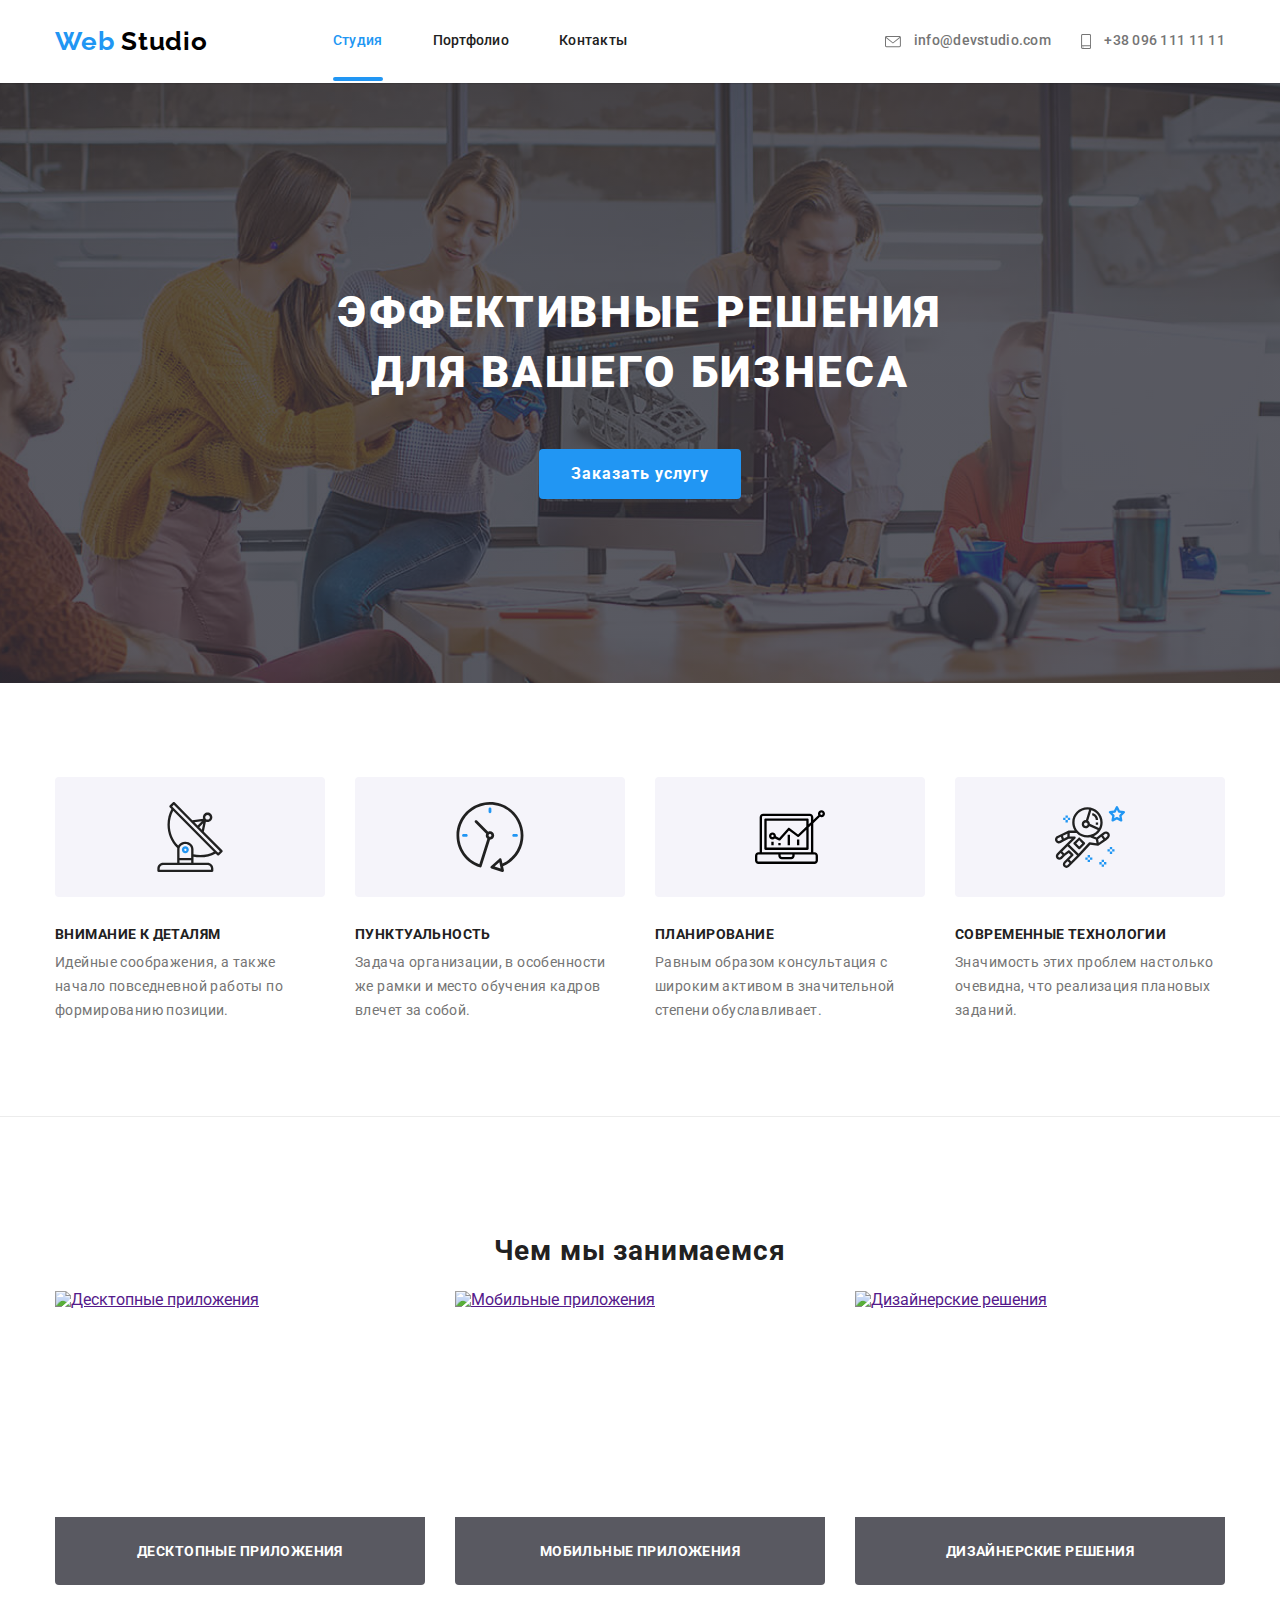
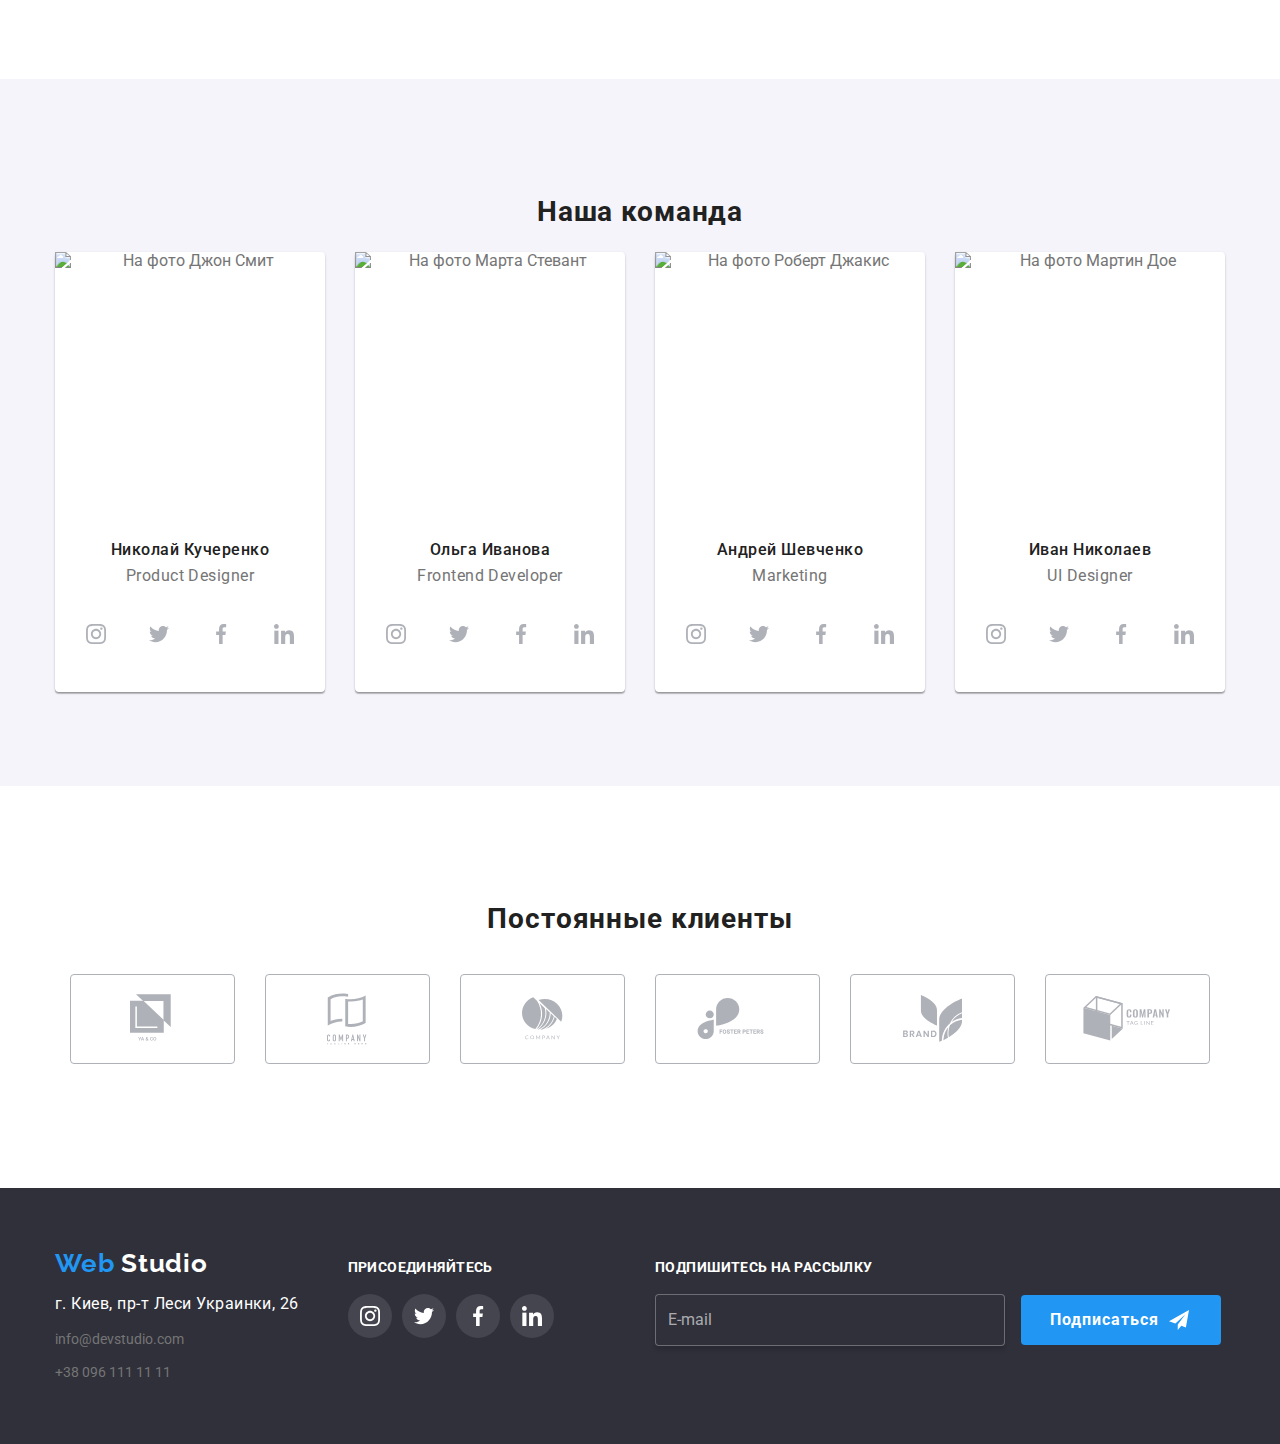
==== commit 221c28a8: "Добавляет картинку с градиентом в секцию Герой" ====
--- a/index.html
+++ b/index.html
@@ -83,7 +83,7 @@
     <main>
       <!-- Герой -->
       <section class="hero overlay">
-        <div class="hero-item">
+        <div class="container hero-item">
           <h1 class="hero-title">эффективные решения для вашего бизнеса</h1>
           <button class="button primary" data-open-modal>
             Заказать услугу
--- a/css/main.min.css
+++ b/css/main.min.css
@@ -1,2 +1,2 @@
-/*! modern-normalize v0.6.0 | MIT License | https://github.com/sindresorhus/modern-normalize */*,*::before,*::after{-webkit-box-sizing:border-box;box-sizing:border-box}:root{-moz-tab-size:4;-o-tab-size:4;tab-size:4}html{line-height:1.15;-webkit-text-size-adjust:100%}body{margin:0}body{font-family:system-ui,-apple-system,"Segoe UI",Roboto,Helvetica,Arial,sans-serif,"Apple Color Emoji","Segoe UI Emoji"}hr{height:0}abbr[title]{-webkit-text-decoration:underline dotted;text-decoration:underline dotted}b,strong{font-weight:bolder}code,kbd,samp,pre{font-family:SFMono-Regular, Consolas, 'Liberation Mono', Menlo, monospace;font-size:1em}small{font-size:80%}sub,sup{font-size:75%;line-height:0;position:relative;vertical-align:baseline}sub{bottom:-0.25em}sup{top:-0.5em}button,input,optgroup,select,textarea{font-family:inherit;font-size:100%;line-height:1.15;margin:0}button,select{text-transform:none}button,[type='button'],[type='reset'],[type='submit']{-webkit-appearance:button}button::-moz-focus-inner,[type='button']::-moz-focus-inner,[type='reset']::-moz-focus-inner,[type='submit']::-moz-focus-inner{border-style:none;padding:0}button:-moz-focusring,[type='button']:-moz-focusring,[type='reset']:-moz-focusring,[type='submit']:-moz-focusring{outline:1px dotted ButtonText}fieldset{padding:0.35em 0.75em 0.625em}legend{padding:0}progress{vertical-align:baseline}[type='number']::-webkit-inner-spin-button,[type='number']::-webkit-outer-spin-button{height:auto}[type='search']{-webkit-appearance:textfield;outline-offset:-2px}[type='search']::-webkit-search-decoration{-webkit-appearance:none}::-webkit-file-upload-button{-webkit-appearance:button;font:inherit}summary{display:list-item}.visually-hidden{position:absolute;width:1px;height:1px;margin:-1px;border:0;padding:0;clip:rect(0 0 0 0);overflow:hidden}.logo,.logo-footer{font-family:Raleway,sans-serif;font-weight:700;line-height:1.16;font-size:24px;letter-spacing:0.03em;text-decoration:none}.button-secondary,.button.primary{display:-webkit-inline-box;display:-ms-inline-flexbox;display:inline-flex;-webkit-box-align:center;-ms-flex-align:center;align-items:center}.slikns-list .icon-slinks,.advant,.advant-item,.slinks .slinks-item,.klient-item{display:-webkit-box;display:-ms-flexbox;display:flex;-webkit-box-align:center;-ms-flex-align:center;align-items:center}.hero-item,.hero-title,.overlay,.modal-button{margin-left:auto;margin-right:auto}body{font-family:Roboto,sans-serif;background-color:#fff;color:#757575}body .modal-open{overflow:hidden}.list{list-style:none;margin:0;padding:0}.link{text-decoration:none;color:#757575}.container{margin-left:auto;margin-right:auto;padding-left:15px;padding-right:15px}@media screen and (min-width: 480px){.container{width:480px}}@media screen and (min-width: 768px){.container{width:768px}}@media screen and (min-width: 1200px){.container{width:1200px}}img{display:block;max-width:100%;height:auto}p{margin:0}.section{padding-top:60px;padding-bottom:60px}@media screen and (min-width: 1200px){.section{padding-top:94px;padding-bottom:94px}}.section-title{font-weight:700;font-size:28px;line-height:1.17;text-align:center;letter-spacing:0.03em;color:#212121}.page-header{border-bottom:1px solid #ececec}@media screen and (max-width: 767px){.page-header{position:fixed;z-index:9;top:0;left:0;width:100%;background-color:#fff}}.page-header.main{border-bottom:none;-webkit-box-shadow:0px 1px 1px rgba(0,0,0,0.12);box-shadow:0px 1px 1px rgba(0,0,0,0.12)}.main-nav{display:-webkit-box;display:-ms-flexbox;display:flex;-webkit-box-align:center;-ms-flex-align:center;align-items:center}@media screen and (max-width: 767px){.main-nav{-webkit-box-pack:justify;-ms-flex-pack:justify;justify-content:space-between}}.menu-button{display:-webkit-inline-box;display:-ms-inline-flexbox;display:inline-flex;margin:0;padding:0;border:none;background-color:transparent;-webkit-transition:all 250ms cubic-bezier(0.4, 0, 0.2, 1);transition:all 250ms cubic-bezier(0.4, 0, 0.2, 1)}.menu-button:hover{fill:#2196f3}@media screen and (min-width: 768px){.menu-button{display:none}}.menu-button .icon-cross{display:none}.menu-button.is-open .icon-cross{display:block}.menu-button.is-open .icon-menu{display:none}.menu-container{z-index:1;-webkit-transition:all 250ms cubic-bezier(0.4, 0, 0.2, 1);transition:all 250ms cubic-bezier(0.4, 0, 0.2, 1)}@media screen and (max-width: 767px){.menu-container{display:none;position:absolute;top:100%;left:0;width:100%;background-color:#fff;-webkit-box-shadow:0px 1px 3px rgba(0,0,0,0.16),0px 2px 4px rgba(0,0,0,0.08),0px 4px 8px rgba(0,0,0,0.04);box-shadow:0px 1px 3px rgba(0,0,0,0.16),0px 2px 4px rgba(0,0,0,0.08),0px 4px 8px rgba(0,0,0,0.04);padding:60px 0;text-align:center}.menu-container.is-open{display:block}}@media screen and (min-width: 768px){.menu-container{display:-webkit-box;display:-ms-flexbox;display:flex;-webkit-box-pack:justify;-ms-flex-pack:justify;justify-content:space-between;-webkit-box-flex:1;-ms-flex-positive:1;flex-grow:1;margin-left:81px}}@media screen and (min-width: 1200px){.menu-container{margin-left:85px}}.site-nav{list-style:none;margin:0}@media screen and (max-width: 767px){.site-nav{margin-bottom:60px}.site-nav .item:not(:last-child){margin-bottom:40px}}@media screen and (min-width: 768px){.site-nav{display:-webkit-box;display:-ms-flexbox;display:flex}.site-nav .item:not(:last-child){margin-right:50px}}.site-nav .link{position:relative;display:inline-block;color:#212121;font-size:18px;font-weight:500;line-height:1.16;letter-spacing:0.02em;-webkit-transition:all 250ms cubic-bezier(0.4, 0, 0.2, 1);transition:all 250ms cubic-bezier(0.4, 0, 0.2, 1)}@media screen and (min-width: 768px){.site-nav .link{display:block;font-size:14px;line-height:1.14;padding-top:32px;padding-bottom:32px}}.site-nav .link:hover,.site-nav .link:focus{color:#2196f3}.site-nav .link.current::after{content:'';position:absolute;width:100%;height:4px;left:0;bottom:0;background-color:#2196f3;border-radius:2px}.site-nav .current{color:#2196f3}@media screen and (max-width: 767px){.site-nav .current{padding-bottom:8px}}.cont-nav{margin:0;list-style:none}@media screen and (max-width: 767px){.cont-nav .item:not(:last-child){margin-bottom:16px}}@media screen and (min-width: 768px) and (max-width: 1199px){.cont-nav .item:not(:last-child){margin-bottom:10px}}@media screen and (min-width: 1200px){.cont-nav{display:-webkit-box;display:-ms-flexbox;display:flex;margin-left:auto}.cont-nav .item:not(:last-child){margin-right:30px}}.cont-nav .link{display:block;-webkit-transition:all 250ms cubic-bezier(0.4, 0, 0.2, 1);transition:all 250ms cubic-bezier(0.4, 0, 0.2, 1)}@media screen and (min-width: 768px){.cont-nav{padding-top:21px;padding-bottom:21px;-webkit-box-pack:center;-ms-flex-pack:center;justify-content:center;-webkit-box-align:center;-ms-flex-align:center;align-items:center}}@media screen and (min-width: 1200px){.cont-nav{padding-top:32px;padding-bottom:32px}}.header-cont{color:#757575;font-weight:500;font-size:18px;line-height:1.16;letter-spacing:0.02em}@media screen and (min-width: 768px){.header-cont{font-size:12px;line-height:1.16}}@media screen and (min-width: 1200px){.header-cont{font-size:14px;line-height:1.14}}.header-cont .icon{fill:#757575;margin-right:8px;-webkit-box-pack:center;-ms-flex-pack:center;justify-content:center;-webkit-box-align:center;-ms-flex-align:center;align-items:center;vertical-align:middle;-webkit-transition:all 250ms cubic-bezier(0.4, 0, 0.2, 1);transition:all 250ms cubic-bezier(0.4, 0, 0.2, 1)}@media screen and (min-width: 1200px){.header-cont .icon{margin-right:10px}}.header-cont:hover,.header-cont:focus{color:#2196f3}.header-cont:hover .icon,.header-cont:focus .icon{fill:#2196f3}.logo-web{color:#2196f3}.logo-studio{color:#000}@media screen and (min-width: 768px){.logo{padding-top:26px;padding-bottom:26px}}@media screen and (min-width: 1200px){.logo{line-height:1.19;font-size:26px;letter-spacing:0.03em}}footer{background-color:#2f303a;color:#fff;padding-top:60px;padding-bottom:60px}@media screen and (min-width: 1200px){.page-footer{display:-webkit-box;display:-ms-flexbox;display:flex;-webkit-box-pack:justify;-ms-flex-pack:justify;justify-content:space-between;-webkit-box-align:baseline;-ms-flex-align:baseline;align-items:baseline}}.address-container{font-size:14px;line-height:1.7;font-style:normal}.logo-foot{color:#fff}.logo-footer{display:block;margin-bottom:10px}@media screen and (min-width: 1200px){.logo-footer{line-height:1.19;font-size:26px}}.add{margin-top:0;margin-bottom:9px}.add-link{display:inline-block;-webkit-transition:color 250ms cubic-bezier(0.4, 0, 0.2, 1);transition:color 250ms cubic-bezier(0.4, 0, 0.2, 1)}.add-link:not(:last-child){margin-bottom:9px}.add-link:hover,.add-link:focus{color:#2196f3}.email-input{margin-bottom:20px;color:#fff;font-size:16px;line-height:1.87;display:inline-block;width:100%;padding:10px 58px 10px 12px;border-radius:4px;border-style:solid;border:1px solid rgba(255,255,255,0.3);-webkit-box-shadow:0px 4px 4px rgba(0,0,0,0.15);box-shadow:0px 4px 4px rgba(0,0,0,0.15);background-color:#2f303a;-o-border-image:initial;border-image:initial}.email-input::-webkit-input-placeholder{color:rgba(255,255,255,0.6)}.email-input:-ms-input-placeholder{color:rgba(255,255,255,0.6)}.email-input::-ms-input-placeholder{color:rgba(255,255,255,0.6)}.email-input::placeholder{color:rgba(255,255,255,0.6)}@media screen and (min-width: 768px){.email-input{width:450px}}@media screen and (min-width: 1200px){.email-input{margin-right:12px;width:350px;margin-bottom:0}}.copyringht{display:none}.footer-address{text-align:center}@media screen and (min-width: 768px){.footer-address{width:calc((100% - 30px) / 2)}}@media screen and (min-width: 1200px){.footer-address{margin-right:30px;margin-bottom:0;text-align:left}}@media screen and (min-width: 768px){.footer-block{display:-webkit-box;display:-ms-flexbox;display:flex;-webkit-box-align:baseline;-ms-flex-align:baseline;align-items:baseline}}@media screen and (min-width: 1200px){.footer-block{width:calc(100% / 2)}}.footer-slikns{font-weight:700;font-size:14px;line-height:1.14;text-transform:uppercase}@media screen and (min-width: 768px){.footer-slikns{width:calc((100% - 30px) / 2)}}@media screen and (min-width: 1200px){.footer-slikns{margin-right:30px;margin-bottom:0}}.slikns-list{-webkit-box-pack:center;-ms-flex-pack:center;justify-content:center;display:-webkit-box;display:-ms-flexbox;display:flex}.slikns-list .icon-slinks{-webkit-box-pack:center;-ms-flex-pack:center;justify-content:center;width:44px;height:44px;border-radius:50%;background-color:rgba(255,255,255,0.1);-webkit-transition:all 250ms cubic-bezier(0.4, 0, 0.2, 1);transition:all 250ms cubic-bezier(0.4, 0, 0.2, 1);fill:#fff;transition:all 250ms cubic-bezier(0.4, 0, 0.2, 1)}.slikns-list .icon-slinks:hover,.slikns-list .icon-slinks:focus{background-color:#2196f3;-webkit-transform:scale(1.3);transform:scale(1.3)}@media screen and (min-width: 1200px){.slikns-list{-webkit-box-pack:start;-ms-flex-pack:start;justify-content:flex-start}}.slikns-links:not(:last-child){margin-right:10px}.icon-slink{width:20px;height:20px}.slikns-text{margin-top:60px;margin-bottom:20px;font-weight:700;font-size:14px;line-height:1;letter-spacing:.03em;text-transform:uppercase;text-align:center}@media screen and (min-width: 1200px){.slikns-text{text-align:left;margin-top:0}}.button-secondary{border:none;font-weight:700;font-size:16px;line-height:1.87;letter-spacing:.06em;color:#fff;background-color:#2196f3;text-decoration:none;border-radius:4px;padding:10px 29px;min-width:200px;-webkit-transition:all 250ms cubic-bezier(0.4, 0, 0.2, 1);transition:all 250ms cubic-bezier(0.4, 0, 0.2, 1)}.button-secondary .icon-button{fill:#fff;-webkit-transition:fill 250ms cubic-bezier(0.4, 0, 0.2, 1);transition:fill 250ms cubic-bezier(0.4, 0, 0.2, 1)}.button-secondary:hover,.button-secondary:focus{background-color:#fff;color:#2196f3;fill:#2196f3}.button-secondary:hover .icon-button{fill:#2196f3}.icon-button{width:20px;height:20px;margin-left:10px}.footer-form{-webkit-box-align:center;-ms-flex-align:center;align-items:center}@media screen and (min-width: 767px){.footer-form{display:-webkit-box;display:-ms-flexbox;display:flex;-webkit-box-orient:vertical;-webkit-box-direction:normal;-ms-flex-direction:column;flex-direction:column;-webkit-box-align:center;-ms-flex-align:center;align-items:center}}@media screen and (min-width: 1200px){.footer-form{display:block}}.footer-subscription{text-align:center}@media screen and (min-width: 1200px){.footer-subscription{text-align:start;width:calc((100% - 30px) / 2)}}.hero{margin-left:auto;margin-right:auto;text-align:center;padding-top:118px;padding-bottom:118px;background-image:-webkit-gradient(linear, left top, left bottom, from(rgba(47,48,58,0.8)), to(rgba(47,48,58,0.8))),url("../img/studiya/header_img.jpg");background-image:linear-gradient(rgba(47,48,58,0.8), rgba(47,48,58,0.8)),url("../img/studiya/header_img.jpg");background-repeat:no-repeat;background-position:center}@media screen and (min-width: 768px){.hero{max-width:1200px}}@media screen and (min-width: 1200px){.hero{max-width:1600px;padding-top:200px;padding-bottom:200px}}.hero-item{text-align:center}.hero-title{margin-top:0;margin-bottom:46px;text-transform:uppercase;color:#fff;font-weight:900;font-size:26px;line-height:1.61}@media screen and (min-width: 1200px){.hero-title{width:646px;font-weight:900;font-size:44px;line-height:1.36;letter-spacing:.06em}}.overlay{max-width:1600px;height:400px;background-image:-webkit-gradient(linear, left top, right top, from(rgba(47,48,58,0.8)), to(rgba(47,48,58,0.8))),url("../img/studiya/header_img.jpg");background-image:linear-gradient(to right, rgba(47,48,58,0.8), rgba(47,48,58,0.8)),url("../img/studiya/header_img.jpg");background-position:center;background-repeat:no-repeat;background-size:cover}@media screen and (min-width: 1200px){.overlay{height:600px}}.button.primary{border:none;font-weight:700;font-size:16px;line-height:1.87;letter-spacing:.06em;color:#fff;background-color:#2196f3;text-decoration:none;border-radius:4px;padding:10px 32px;min-width:200px;-webkit-transition:all 250ms cubic-bezier(0.4, 0, 0.2, 1);transition:all 250ms cubic-bezier(0.4, 0, 0.2, 1)}.button.primary:hover{background-color:#fff;color:#2196f3}.advant{border-bottom:1px solid #ececec}.advant-element:not(:last-child){margin-bottom:30px}@media screen and (min-width: 768px){.advant-element{width:calc((100% - 30px) / 2);margin-right:30px}.advant-element:nth-child(2n){margin-right:0}.advant-element:nth-last-child(-n+2){margin-bottom:0}}@media screen and (min-width: 1200px){.advant-element{width:calc((100% - 30px * 3) / 4)}.advant-element:not(:last-child){margin-right:30px;margin-bottom:0}}.advant-item{background-color:#f5f4fa;height:120px;border-radius:4px;-webkit-box-pack:center;-ms-flex-pack:center;justify-content:center}.advant-text{margin-top:0;margin-bottom:0;font-weight:400;font-size:14px;line-height:1.7;letter-spacing:.03em}.icon-advant{width:70px;height:70px}.advant-title{margin-top:30px;margin-bottom:10px;font-weight:700;font-size:14px;line-height:1;letter-spacing:.03em;text-transform:uppercase;color:#212121}@media screen and (max-width: 767px){.advant-title{text-align:center}}@media screen and (max-width: 768px){.list.advant-list{display:-webkit-box;display:-ms-flexbox;display:flex}}.doing{display:none}@media screen and (min-width: 1200px){.doing{display:block}.doing-text{position:absolute;bottom:0;left:0;width:100%;margin-top:0;margin-bottom:0;padding:27px;font-weight:700;font-size:14px;line-height:1;letter-spacing:.03em;text-align:center;text-transform:uppercase;background:rgba(47,48,58,0.8);border-radius:0px 0px 4px 4px;color:#fff}.doing-element{position:relative;width:calc((100% - 30px * 2) / 3);border-radius:0px 0px 4px 4px}.doing-element:not(:last-child){margin-right:30px}.list .doing-element{position:relative;width:calc((100% - 30px * 2) / 3);border-radius:0px 0px 4px 4px}}.team{background-color:#f5f4fa}.team-position{margin-top:0;margin-bottom:28px;font-weight:400;font-size:16px;line-height:1;letter-spacing:.03em;-webkit-columns:#757575;columns:#757575}.team-title{margin-top:30px;margin-bottom:10px;font-weight:500;font-size:16px;line-height:1;letter-spacing:.03em;color:#212121}.list.slinks{-webkit-box-pack:space-evenly;-ms-flex-pack:space-evenly;justify-content:space-evenly;padding-bottom:36px}.team-element{background-color:#fff;width:100%;text-align:center;-webkit-box-shadow:0px 2px 1px rgba(0,0,0,0.2),0px 1px 1px rgba(0,0,0,0.14),0px 1px 3px rgba(0,0,0,0.12);box-shadow:0px 2px 1px rgba(0,0,0,0.2),0px 1px 1px rgba(0,0,0,0.14),0px 1px 3px rgba(0,0,0,0.12);border-radius:4px}.team-element:not(:last-child){margin-bottom:30px}@media screen and (min-width: 768px){.team-element{width:calc((100% - 30px) / 2);margin-right:30px}.team-element:nth-child(2n){margin-right:0}.team-element:nth-last-child(-n+2){margin-bottom:0}}@media screen and (min-width: 1200px){.team-element{width:calc((100% - 30px * 3) / 4)}.team-element:not(:last-child){margin-right:30px;margin-bottom:0}}img{width:100%}.slinks .slinks-item{-webkit-box-pack:center;-ms-flex-pack:center;justify-content:center;width:44px;height:44px;background-color:#fff;border-radius:50%;-webkit-transition:all 250ms cubic-bezier(0.4, 0, 0.2, 1);transition:all 250ms cubic-bezier(0.4, 0, 0.2, 1)}.slinks .slinks-item:hover,.slinks .slinks-item:focus{background-color:#2196f3;-webkit-transform:scale(1.1);transform:scale(1.1)}.slinks .icon-slink{fill:#afb1b8;-webkit-transition:fill 250ms cubic-bezier(0.4, 0, 0.2, 1);transition:fill 250ms cubic-bezier(0.4, 0, 0.2, 1)}.slinks .slinks-item:hover .icon-slink{fill:#fff;-webkit-transform:scale(1.1);transform:scale(1.1)}.klient-item{-webkit-box-pack:center;-ms-flex-pack:center;justify-content:center;height:90px;border:1px solid #afb1b8;border-radius:4px;-webkit-transition:border-color 250ms cubic-bezier(0.4, 0, 0.2, 1);transition:border-color 250ms cubic-bezier(0.4, 0, 0.2, 1);-webkit-transform:250ms cubic-bezier(0.4, 0, 0.2, 1);transform:250ms cubic-bezier(0.4, 0, 0.2, 1)}.klient-item:hover{border-color:#2196f3;-webkit-transform:scale(1.1);transform:scale(1.1)}.klient-element{width:calc((100% - 30px * 2) / 2);margin:15px}.klient-element:not(:last-child){margin-bottom:30px}@media screen and (min-width: 768px){.klient-element{width:calc((100% - 30px * 3) / 3)}}@media screen and (min-width: 1200px){.klient-element{width:calc((100% - 30px * 6) / 6)}}.klient-list .icon-klient{fill:#afb1b8;-webkit-transition:fill 250ms cubic-bezier(0.4, 0, 0.2, 1);transition:fill 250ms cubic-bezier(0.4, 0, 0.2, 1);-webkit-transform:250ms cubic-bezier(0.4, 0, 0.2, 1);transform:250ms cubic-bezier(0.4, 0, 0.2, 1)}.klient-element:hover .klient-item{border-color:#2196f3;-webkit-transform:scale(1.1);transform:scale(1.1)}.klient-item:hover .icon-klient{fill:#2196f3;-webkit-transform:scale(1.1);transform:scale(1.1)}.backdrop{position:fixed;top:0;right:0;z-index:1;width:100%;height:100%;background-color:rgba(0,0,0,0.2);-webkit-transition:all 250ms cubic-bezier(0.4, 0, 0.2, 1);transition:all 250ms cubic-bezier(0.4, 0, 0.2, 1);overflow-y:scroll;padding:93px 15px}.backdrop.is-hidden{opacity:0;pointer-events:none;-webkit-transform:scale(2);transform:scale(2)}.modal{background-color:#fff;-webkit-box-shadow:0px 2px 1px rgba(0,0,0,0.2),0px 1px 1px rgba(0,0,0,0.14),0px 1px 3px rgba(0,0,0,0.12);box-shadow:0px 2px 1px rgba(0,0,0,0.2),0px 1px 1px rgba(0,0,0,0.14),0px 1px 3px rgba(0,0,0,0.12);border-radius:4px;-webkit-transition:-webkit-transform 250ms cubic-bezier(0.4, 0, 0.2, 1);transition:-webkit-transform 250ms cubic-bezier(0.4, 0, 0.2, 1);transition:transform 250ms cubic-bezier(0.4, 0, 0.2, 1);transition:transform 250ms cubic-bezier(0.4, 0, 0.2, 1), -webkit-transform 250ms cubic-bezier(0.4, 0, 0.2, 1)}@media screen and (min-width: 560px){.modal{max-width:450px;width:100%;position:absolute;top:50%;left:50%;-webkit-transform:translate(-50%, -50%);transform:translate(-50%, -50%)}}@media screen and (min-width: 1200px){.modal{max-width:450px}}.modal>.modal-close{position:absolute;top:0;right:0;width:30px;height:30px;border-radius:50%;border-color:transparent;-webkit-transform:translate(10px, -10px);transform:translate(10px, -10px);background-color:#fff;-webkit-box-shadow:0px 2px 1px rgba(0,0,0,0.2),0px 1px 1px rgba(0,0,0,0.14),0px 1px 3px rgba(0,0,0,0.12);box-shadow:0px 2px 1px rgba(0,0,0,0.2),0px 1px 1px rgba(0,0,0,0.14),0px 1px 3px rgba(0,0,0,0.12);cursor:pointer;-webkit-transition:-webkit-transform 250ms cubic-bezier(0.4, 0, 0.2, 1);transition:-webkit-transform 250ms cubic-bezier(0.4, 0, 0.2, 1);transition:transform 250ms cubic-bezier(0.4, 0, 0.2, 1);transition:transform 250ms cubic-bezier(0.4, 0, 0.2, 1), -webkit-transform 250ms cubic-bezier(0.4, 0, 0.2, 1)}@media screen and (max-width: 559px){.modal>.modal-close{top:93px;right:15px}}.modal>.modal-close:hover,.modal>.modal-close:focus{background-color:#2196f3}.form{padding:40px}.form-text{font-weight:700;font-size:20px;line-height:1.15;letter-spacing:.03em;text-align:center;color:#212121;margin-bottom:30px}.icon-modal-button{width:11px;height:11px;fill:#000}.label-text{position:absolute;top:12px;left:42px;font-weight:20px;font-size:1.5;line-height:.03em;color:#757575;-webkit-transition:-webkit-transform 250ms cubic-bezier(0.4, 0, 0.2, 1);transition:-webkit-transform 250ms cubic-bezier(0.4, 0, 0.2, 1);transition:transform 250ms cubic-bezier(0.4, 0, 0.2, 1);transition:transform 250ms cubic-bezier(0.4, 0, 0.2, 1), -webkit-transform 250ms cubic-bezier(0.4, 0, 0.2, 1);-webkit-transition:color 250ms cubic-bezier(0.4, 0, 0.2, 1);transition:color 250ms cubic-bezier(0.4, 0, 0.2, 1)}@media screen and (min-width: 1200px){.label-text{font-weight:20px;font-size:1.15;line-height:.03em}}.form-field{position:relative;display:-webkit-box;display:-ms-flexbox;display:flex;-webkit-box-orient:vertical;-webkit-box-direction:normal;-ms-flex-direction:column;flex-direction:column}.form-field:not(:last-child){margin-bottom:28px}.form-policy{margin-bottom:30px}.form-policy input{margin-right:8px;vertical-align:middle}.form-input{max-width:448px;padding:12px 16px 12px 42px;border:1px solid rgba(33,33,33,0.2);-webkit-box-sizing:border-box;box-sizing:border-box;border-radius:4px;font-size:14px;outline-color:#2196f3;-webkit-transition:border-color 250ms cubic-bezier(0.4, 0, 0.2, 1);transition:border-color 250ms cubic-bezier(0.4, 0, 0.2, 1)}.form-input:hover,.form-input:focus,.form-input:not(:placeholder-shown){border-color:#2196f3;-webkit-transition:border-color 250ms cubic-bezier(0.4, 0, 0.2, 1);transition:border-color 250ms cubic-bezier(0.4, 0, 0.2, 1)}.form-input:hover+.label-text,.form-input:focus+.label-text,.form-input:not(:placeholder-shown)+.label-text{color:#2196f3;-webkit-transform:translate(-26px, -32px) scale(0.86);transform:translate(-26px, -32px) scale(0.86);-webkit-transition:-webkit-transform 250ms cubic-bezier(0.4, 0, 0.2, 1);transition:-webkit-transform 250ms cubic-bezier(0.4, 0, 0.2, 1);transition:transform 250ms cubic-bezier(0.4, 0, 0.2, 1);transition:transform 250ms cubic-bezier(0.4, 0, 0.2, 1), -webkit-transform 250ms cubic-bezier(0.4, 0, 0.2, 1);-webkit-transition:all 250ms cubic-bezier(0.4, 0, 0.2, 1);transition:all 250ms cubic-bezier(0.4, 0, 0.2, 1)}.form-input:hover ~ .icon-input,.form-input:focus ~ .icon-input,.form-input:not(:placeholder-shown) ~ .icon-input{fill:#2196f3;-webkit-transition:fill 250ms cubic-bezier(0.4, 0, 0.2, 1);transition:fill 250ms cubic-bezier(0.4, 0, 0.2, 1)}.form-input:hover+.comment,.form-input:focus+.comment,.form-input:not(:placeholder-shown)+.comment{color:#2196f3;-webkit-transform:translateY(-32px) scale(0.86);transform:translateY(-32px) scale(0.86);-webkit-transition:all 250ms cubic-bezier(0.4, 0, 0.2, 1);transition:all 250ms cubic-bezier(0.4, 0, 0.2, 1)}.comment{left:16px}.form-field textarea{height:120px;margin-bottom:20px;padding:12px 16px;resize:none}.icon-person{width:18px;height:18px;vertical-align:middle}.icon-input{position:absolute;top:10px;left:16px;pointer-events:none;-webkit-transition:fill 250ms cubic-bezier(0.4, 0, 0.2, 1);transition:fill 250ms cubic-bezier(0.4, 0, 0.2, 1)}.policy-link{color:#2196f3}.policy-text{display:inline-block;font-size:12px;line-height:1.16}@media screen and (min-width: 1200px){.policy-text{font-size:14px;line-height:1.7}}.policy-checkbox{position:absolute;width:1px;height:1px;margin:-1px;border:0;padding:0;clip:rect(0 0 0 0);overflow:hidden}.policy-checkbox:checked+.icon-checkbox{background-color:#2196f3;background-image:url(../img/icon_check.svg);background-size:contain;background-origin:border-box;border-color:transparent;-webkit-transform:scale(1.3);transform:scale(1.3);-webkit-transition:-webkit-transform 250ms cubic-bezier(0.4, 0, 0.2, 1);transition:-webkit-transform 250ms cubic-bezier(0.4, 0, 0.2, 1);transition:transform 250ms cubic-bezier(0.4, 0, 0.2, 1);transition:transform 250ms cubic-bezier(0.4, 0, 0.2, 1), -webkit-transform 250ms cubic-bezier(0.4, 0, 0.2, 1)}.icon-checkbox{display:inline-block;width:15px;height:15px;margin-right:5px;border:2px solid #212121;border-radius:2px;vertical-align:middle}.modal-button{width:200px;height:50px;display:block;padding:10px 56px;background-color:#2196f3;-webkit-box-shadow:0px 4px 4px rgba(0,0,0,0.15);box-shadow:0px 4px 4px rgba(0,0,0,0.15);color:#fff;-webkit-box-sizing:border-box;box-sizing:border-box;border-radius:4px;border-color:transparent;-webkit-transition:background-color 250ms cubic-bezier(0.4, 0, 0.2, 1);transition:background-color 250ms cubic-bezier(0.4, 0, 0.2, 1);-webkit-transition:color 250ms cubic-bezier(0.4, 0, 0.2, 1);transition:color 250ms cubic-bezier(0.4, 0, 0.2, 1);cursor:pointer}.modal-button:hover,.modal-button:focus{background-color:#f5f4fa;color:#2196f3;-webkit-transition:background-color 250ms cubic-bezier(0.4, 0, 0.2, 1);transition:background-color 250ms cubic-bezier(0.4, 0, 0.2, 1);-webkit-transition:color 250ms cubic-bezier(0.4, 0, 0.2, 1);transition:color 250ms cubic-bezier(0.4, 0, 0.2, 1)}h1{margin-top:0;margin-bottom:0px}p{font-weight:400;font-size:16px;line-height:1.87;letter-spacing:.03em}.project{text-align:center;margin-bottom:40px}.project-item:not(:last-child){margin-right:8px}.project-item{margin-bottom:15px}@media screen and (min-width: 768px){.project{margin-bottom:30px;-webkit-box-pack:center;-ms-flex-pack:center;justify-content:center}}@media screen and (min-width: 1200px){.project{margin-bottom:50px;-webkit-box-pack:center;-ms-flex-pack:center;justify-content:center}}.project-title{text-align:left;padding:20px 24px}.project .button{padding:6px 22px 6px 22px;border:none;-webkit-box-shadow:0px 4px 4px rgba(0,0,0,0.15);box-shadow:0px 4px 4px rgba(0,0,0,0.15)}.project-name{margin-bottom:0px;font-weight:700;font-size:18px;line-height:2;letter-spacing:.06em;color:#212121}.button{font-weight:500;font-size:16px;line-height:1.6;letter-spacing:.03em;text-align:center;color:#212121;background:#f5f4fa;border-radius:4px;-webkit-transition:all 250ms cubic-bezier(0.4, 0, 0.2, 1);transition:all 250ms cubic-bezier(0.4, 0, 0.2, 1)}.button:hover,.button:focus{color:#fff;background-color:#2196f3;-webkit-transform:scale(1.1);transform:scale(1.1)}.list{list-style:none;display:-webkit-box;display:-ms-flexbox;display:flex;-ms-flex-wrap:wrap;flex-wrap:wrap}.description-element{position:relative;overflow:hidden}.description-text{position:absolute;opacity:0;top:0;right:0;width:100%;height:100%;padding:63px 24px;font-size:18px;line-height:1.55;text-align:initial;background-color:rgba(33,150,243,0.9);color:#fff;-webkit-transform:translateY(100%);transform:translateY(100%);-webkit-transition:all 250ms cubic-bezier(0.4, 0, 0.2, 1);transition:all 250ms cubic-bezier(0.4, 0, 0.2, 1)}.description .description-item{border:1px solid #eeeeee;width:100%}@media screen and (max-width: 767px){.description .description-item{margin-bottom:30px}}@media screen and (min-width: 768px){.description .description-item{width:calc((100% - 30px * 2) / 2);margin:15px}}@media screen and (min-width: 1200px){.description .description-item{width:calc((100% - 30px * 3) / 3)}}.description .description-item:hover{-webkit-box-shadow:1px 4px 6px rgba(0,0,0,0.16),0px 4px 4px rgba(0,0,0,0.06),0px 1px 1px rgba(0,0,0,0.12);box-shadow:1px 4px 6px rgba(0,0,0,0.16),0px 4px 4px rgba(0,0,0,0.06),0px 1px 1px rgba(0,0,0,0.12)}.description-item:hover .description-text{opacity:1;-webkit-transform:translateY(0);transform:translateY(0)}.link-text{font-size:18px;line-height:1.5;letter-spacing:0.03em;text-decoration:none;color:var(--primary-text-color)}
+/*! modern-normalize v0.6.0 | MIT License | https://github.com/sindresorhus/modern-normalize */*,*::before,*::after{-webkit-box-sizing:border-box;box-sizing:border-box}:root{-moz-tab-size:4;-o-tab-size:4;tab-size:4}html{line-height:1.15;-webkit-text-size-adjust:100%}body{margin:0}body{font-family:system-ui,-apple-system,"Segoe UI",Roboto,Helvetica,Arial,sans-serif,"Apple Color Emoji","Segoe UI Emoji"}hr{height:0}abbr[title]{-webkit-text-decoration:underline dotted;text-decoration:underline dotted}b,strong{font-weight:bolder}code,kbd,samp,pre{font-family:SFMono-Regular, Consolas, 'Liberation Mono', Menlo, monospace;font-size:1em}small{font-size:80%}sub,sup{font-size:75%;line-height:0;position:relative;vertical-align:baseline}sub{bottom:-0.25em}sup{top:-0.5em}button,input,optgroup,select,textarea{font-family:inherit;font-size:100%;line-height:1.15;margin:0}button,select{text-transform:none}button,[type='button'],[type='reset'],[type='submit']{-webkit-appearance:button}button::-moz-focus-inner,[type='button']::-moz-focus-inner,[type='reset']::-moz-focus-inner,[type='submit']::-moz-focus-inner{border-style:none;padding:0}button:-moz-focusring,[type='button']:-moz-focusring,[type='reset']:-moz-focusring,[type='submit']:-moz-focusring{outline:1px dotted ButtonText}fieldset{padding:0.35em 0.75em 0.625em}legend{padding:0}progress{vertical-align:baseline}[type='number']::-webkit-inner-spin-button,[type='number']::-webkit-outer-spin-button{height:auto}[type='search']{-webkit-appearance:textfield;outline-offset:-2px}[type='search']::-webkit-search-decoration{-webkit-appearance:none}::-webkit-file-upload-button{-webkit-appearance:button;font:inherit}summary{display:list-item}.visually-hidden{position:absolute;width:1px;height:1px;margin:-1px;border:0;padding:0;clip:rect(0 0 0 0);overflow:hidden}.logo,.logo-footer{font-family:Raleway,sans-serif;font-weight:700;line-height:1.16;font-size:24px;letter-spacing:0.03em;text-decoration:none}.button-secondary,.button.primary{display:-webkit-inline-box;display:-ms-inline-flexbox;display:inline-flex;-webkit-box-align:center;-ms-flex-align:center;align-items:center}.slikns-list .icon-slinks,.advant,.advant-item,.slinks .slinks-item,.klient-item{display:-webkit-box;display:-ms-flexbox;display:flex;-webkit-box-align:center;-ms-flex-align:center;align-items:center}.hero-item,.hero-title,.overlay,.modal-button{margin-left:auto;margin-right:auto}body{font-family:Roboto,sans-serif;background-color:#fff;color:#757575}body .modal-open{overflow:hidden}.list{list-style:none;margin:0;padding:0}.link{text-decoration:none;color:#757575}.container{margin-left:auto;margin-right:auto;padding-left:15px;padding-right:15px}@media screen and (min-width: 480px){.container{width:480px}}@media screen and (min-width: 768px){.container{width:768px}}@media screen and (min-width: 1200px){.container{width:1200px}}img{display:block;max-width:100%;height:auto}p{margin:0}.section{padding-top:60px;padding-bottom:60px}@media screen and (min-width: 1200px){.section{padding-top:94px;padding-bottom:94px}}.section-title{font-weight:700;font-size:28px;line-height:1.17;text-align:center;letter-spacing:0.03em;color:#212121}.page-header{position:relative;border-bottom:1px solid #ececec}.page-header.main{border-bottom:none;-webkit-box-shadow:0px 1px 1px rgba(0,0,0,0.12);box-shadow:0px 1px 1px rgba(0,0,0,0.12)}.main-nav{display:-webkit-box;display:-ms-flexbox;display:flex;-webkit-box-align:center;-ms-flex-align:center;align-items:center}@media screen and (max-width: 767px){.main-nav{-webkit-box-pack:justify;-ms-flex-pack:justify;justify-content:space-between}}.menu-button{display:-webkit-inline-box;display:-ms-inline-flexbox;display:inline-flex;margin:0;padding:0;border:none;background-color:transparent;-webkit-transition:all 250ms cubic-bezier(0.4, 0, 0.2, 1);transition:all 250ms cubic-bezier(0.4, 0, 0.2, 1)}.menu-button:hover{fill:#2196f3}@media screen and (min-width: 768px){.menu-button{display:none}}.menu-button .icon-cross{display:none}.menu-button.is-open .icon-cross{display:block}.menu-button.is-open .icon-menu{display:none}.menu-container{z-index:1;-webkit-transition:all 250ms cubic-bezier(0.4, 0, 0.2, 1);transition:all 250ms cubic-bezier(0.4, 0, 0.2, 1)}@media screen and (max-width: 767px){.menu-container{display:none;position:absolute;top:100%;left:0;width:100%;background-color:#fff;-webkit-box-shadow:0px 1px 3px rgba(0,0,0,0.16),0px 2px 4px rgba(0,0,0,0.08),0px 4px 8px rgba(0,0,0,0.04);box-shadow:0px 1px 3px rgba(0,0,0,0.16),0px 2px 4px rgba(0,0,0,0.08),0px 4px 8px rgba(0,0,0,0.04);padding:60px 0;text-align:center}.menu-container.is-open{display:block}}@media screen and (min-width: 768px){.menu-container{display:-webkit-box;display:-ms-flexbox;display:flex;-webkit-box-pack:justify;-ms-flex-pack:justify;justify-content:space-between;-webkit-box-flex:1;-ms-flex-positive:1;flex-grow:1;margin-left:81px}}@media screen and (min-width: 1200px){.menu-container{margin-left:85px}}.site-nav{list-style:none;margin:0}@media screen and (max-width: 767px){.site-nav{margin-bottom:60px}.site-nav .item:not(:last-child){margin-bottom:40px}}@media screen and (min-width: 768px){.site-nav{display:-webkit-box;display:-ms-flexbox;display:flex}.site-nav .item:not(:last-child){margin-right:50px}}.site-nav .link{position:relative;display:inline-block;color:#212121;font-size:18px;font-weight:500;line-height:1.16;letter-spacing:0.02em;-webkit-transition:all 250ms cubic-bezier(0.4, 0, 0.2, 1);transition:all 250ms cubic-bezier(0.4, 0, 0.2, 1)}@media screen and (min-width: 768px){.site-nav .link{display:block;font-size:14px;line-height:1.14;padding-top:32px;padding-bottom:32px}}.site-nav .link:hover,.site-nav .link:focus{color:#2196f3}.site-nav .link.current::after{content:'';position:absolute;width:100%;height:4px;left:0;bottom:0;background-color:#2196f3;border-radius:2px}.site-nav .current{color:#2196f3}@media screen and (max-width: 767px){.site-nav .current{padding-bottom:8px}}.cont-nav{margin:0;list-style:none}@media screen and (max-width: 767px){.cont-nav .item:not(:last-child){margin-bottom:16px}}@media screen and (min-width: 768px) and (max-width: 1199px){.cont-nav .item:not(:last-child){margin-bottom:10px}}@media screen and (min-width: 1200px){.cont-nav{display:-webkit-box;display:-ms-flexbox;display:flex;margin-left:auto}.cont-nav .item:not(:last-child){margin-right:30px}}.cont-nav .link{display:block;-webkit-transition:all 250ms cubic-bezier(0.4, 0, 0.2, 1);transition:all 250ms cubic-bezier(0.4, 0, 0.2, 1)}@media screen and (min-width: 768px){.cont-nav{padding-top:21px;padding-bottom:21px;-webkit-box-pack:center;-ms-flex-pack:center;justify-content:center;-webkit-box-align:center;-ms-flex-align:center;align-items:center}}@media screen and (min-width: 1200px){.cont-nav{padding-top:32px;padding-bottom:32px}}.header-cont{color:#757575;font-weight:500;font-size:18px;line-height:1.16;letter-spacing:0.02em}@media screen and (min-width: 768px){.header-cont{font-size:12px;line-height:1.16}}@media screen and (min-width: 1200px){.header-cont{font-size:14px;line-height:1.14}}.header-cont .icon{fill:#757575;margin-right:8px;-webkit-box-pack:center;-ms-flex-pack:center;justify-content:center;-webkit-box-align:center;-ms-flex-align:center;align-items:center;vertical-align:middle;-webkit-transition:all 250ms cubic-bezier(0.4, 0, 0.2, 1);transition:all 250ms cubic-bezier(0.4, 0, 0.2, 1)}@media screen and (min-width: 1200px){.header-cont .icon{margin-right:10px}}.header-cont:hover,.header-cont:focus{color:#2196f3}.header-cont:hover .icon,.header-cont:focus .icon{fill:#2196f3}.logo{padding-top:16px;padding-bottom:16px}.logo-web{color:#2196f3}.logo-studio{color:#000}@media screen and (min-width: 768px){.logo{padding-top:26px;padding-bottom:26px}}@media screen and (min-width: 1200px){.logo{line-height:1.19;font-size:26px;letter-spacing:0.03em}}footer{background-color:#2f303a;color:#fff;padding-top:60px;padding-bottom:60px}@media screen and (min-width: 1200px){.page-footer{display:-webkit-box;display:-ms-flexbox;display:flex;-webkit-box-pack:justify;-ms-flex-pack:justify;justify-content:space-between;-webkit-box-align:baseline;-ms-flex-align:baseline;align-items:baseline}}.address-container{font-size:14px;line-height:1.7;font-style:normal}.logo-foot{color:#fff}.logo-footer{display:block;margin-bottom:10px}@media screen and (min-width: 1200px){.logo-footer{line-height:1.19;font-size:26px}}.add{margin-top:0;margin-bottom:9px}.add-link{display:inline-block;-webkit-transition:color 250ms cubic-bezier(0.4, 0, 0.2, 1);transition:color 250ms cubic-bezier(0.4, 0, 0.2, 1)}.add-link:not(:last-child){margin-bottom:9px}.add-link:hover,.add-link:focus{color:#2196f3}.email-input{margin-bottom:20px;color:#fff;font-size:16px;line-height:1.87;display:inline-block;width:100%;padding:10px 58px 10px 12px;border-radius:4px;border-style:solid;border:1px solid rgba(255,255,255,0.3);-webkit-box-shadow:0px 4px 4px rgba(0,0,0,0.15);box-shadow:0px 4px 4px rgba(0,0,0,0.15);background-color:#2f303a;-o-border-image:initial;border-image:initial}.email-input::-webkit-input-placeholder{color:rgba(255,255,255,0.6)}.email-input:-ms-input-placeholder{color:rgba(255,255,255,0.6)}.email-input::-ms-input-placeholder{color:rgba(255,255,255,0.6)}.email-input::placeholder{color:rgba(255,255,255,0.6)}@media screen and (min-width: 768px){.email-input{width:450px}}@media screen and (min-width: 1200px){.email-input{margin-right:12px;width:350px;margin-bottom:0}}.copyringht{display:none}.footer-address{text-align:center}@media screen and (min-width: 768px){.footer-address{width:calc((100% - 30px) / 2)}}@media screen and (min-width: 1200px){.footer-address{margin-right:30px;margin-bottom:0;text-align:left}}@media screen and (min-width: 768px){.footer-block{display:-webkit-box;display:-ms-flexbox;display:flex;-webkit-box-align:baseline;-ms-flex-align:baseline;align-items:baseline}}@media screen and (min-width: 1200px){.footer-block{width:calc(100% / 2)}}.footer-slikns{font-weight:700;font-size:14px;line-height:1.14;text-transform:uppercase}@media screen and (min-width: 768px){.footer-slikns{width:calc((100% - 30px) / 2)}}@media screen and (min-width: 1200px){.footer-slikns{margin-right:30px;margin-bottom:0}}.slikns-list{-webkit-box-pack:center;-ms-flex-pack:center;justify-content:center;display:-webkit-box;display:-ms-flexbox;display:flex}.slikns-list .icon-slinks{-webkit-box-pack:center;-ms-flex-pack:center;justify-content:center;width:44px;height:44px;border-radius:50%;background-color:rgba(255,255,255,0.1);-webkit-transition:all 250ms cubic-bezier(0.4, 0, 0.2, 1);transition:all 250ms cubic-bezier(0.4, 0, 0.2, 1);fill:#fff;transition:all 250ms cubic-bezier(0.4, 0, 0.2, 1)}.slikns-list .icon-slinks:hover,.slikns-list .icon-slinks:focus{background-color:#2196f3;-webkit-transform:scale(1.3);transform:scale(1.3)}@media screen and (min-width: 1200px){.slikns-list{-webkit-box-pack:start;-ms-flex-pack:start;justify-content:flex-start}}.slikns-links:not(:last-child){margin-right:10px}.icon-slink{width:20px;height:20px}.slikns-text{margin-top:60px;margin-bottom:20px;font-weight:700;font-size:14px;line-height:1;letter-spacing:.03em;text-transform:uppercase;text-align:center}@media screen and (min-width: 1200px){.slikns-text{text-align:left;margin-top:0}}.button-secondary{border:none;font-weight:700;font-size:16px;line-height:1.87;letter-spacing:.06em;color:#fff;background-color:#2196f3;text-decoration:none;border-radius:4px;padding:10px 29px;min-width:200px;-webkit-transition:all 250ms cubic-bezier(0.4, 0, 0.2, 1);transition:all 250ms cubic-bezier(0.4, 0, 0.2, 1)}.button-secondary .icon-button{fill:#fff;-webkit-transition:fill 250ms cubic-bezier(0.4, 0, 0.2, 1);transition:fill 250ms cubic-bezier(0.4, 0, 0.2, 1)}.button-secondary:hover,.button-secondary:focus{background-color:#fff;color:#2196f3;fill:#2196f3}.button-secondary:hover .icon-button{fill:#2196f3}.icon-button{width:20px;height:20px;margin-left:10px}.footer-form{-webkit-box-align:center;-ms-flex-align:center;align-items:center}@media screen and (min-width: 767px){.footer-form{display:-webkit-box;display:-ms-flexbox;display:flex;-webkit-box-orient:vertical;-webkit-box-direction:normal;-ms-flex-direction:column;flex-direction:column;-webkit-box-align:center;-ms-flex-align:center;align-items:center}}@media screen and (min-width: 1200px){.footer-form{display:block}}.footer-subscription{text-align:center}@media screen and (min-width: 1200px){.footer-subscription{text-align:start;width:calc((100% - 30px) / 2)}}.hero{margin-left:auto;margin-right:auto;text-align:center;padding-top:118px;padding-bottom:118px}@media screen and (min-width: 768px){.hero{max-width:1200px}}@media screen and (min-width: 1200px){.hero{max-width:1600px;padding-top:200px;padding-bottom:200px}}.hero-item{text-align:center}.hero-title{margin-top:0;margin-bottom:46px;max-width:360px;text-transform:uppercase;color:#fff;font-weight:900;font-size:26px;line-height:1.61}@media screen and (min-width: 1200px){.hero-title{max-width:646px;font-weight:900;font-size:44px;line-height:1.36;letter-spacing:.06em}}.overlay{max-width:1600px;height:400px;background-image:-webkit-gradient(linear, left top, right top, from(rgba(47,48,58,0.8)), to(rgba(47,48,58,0.8))),url("/img/studiya/header_mobil.jpg");background-image:linear-gradient(to right, rgba(47,48,58,0.8), rgba(47,48,58,0.8)),url("/img/studiya/header_mobil.jpg");background-position:center;background-repeat:no-repeat;background-size:cover}@media (-webkit-min-device-pixel-ratio: 2), (min-resolution: 2dppx){.overlay{background-image:-webkit-gradient(linear, left top, right top, from(rgba(47,48,58,0.8)), to(rgba(47,48,58,0.8))),url("/img/studiya/header_mobil2x.jpg");background-image:linear-gradient(to right, rgba(47,48,58,0.8), rgba(47,48,58,0.8)),url("/img/studiya/header_mobil2x.jpg")}}@media screen and (min-width: 576px){.overlay{background-image:-webkit-gradient(linear, left top, right top, from(rgba(47,48,58,0.8)), to(rgba(47,48,58,0.8))),url("/img/studiya/header_tabletka.jpg");background-image:linear-gradient(to right, rgba(47,48,58,0.8), rgba(47,48,58,0.8)),url("/img/studiya/header_tabletka.jpg")}}@media screen and (min-width: 576px) and (-webkit-min-device-pixel-ratio: 2), screen and (min-width: 576px) and (min-resolution: 2dppx){.overlay{background-image:-webkit-gradient(linear, left top, right top, from(rgba(47,48,58,0.8)), to(rgba(47,48,58,0.8))),url("/img/studiya/header_tabletka2x.jpg");background-image:linear-gradient(to right, rgba(47,48,58,0.8), rgba(47,48,58,0.8)),url("/img/studiya/header_tabletka2x.jpg")}}@media screen and (min-width: 960px){.overlay{background-image:-webkit-gradient(linear, left top, right top, from(rgba(47,48,58,0.8)), to(rgba(47,48,58,0.8))),url("/img/studiya/header_desktop.jpg");background-image:linear-gradient(to right, rgba(47,48,58,0.8), rgba(47,48,58,0.8)),url("/img/studiya/header_desktop.jpg")}}@media screen and (min-width: 960px) and (-webkit-min-device-pixel-ratio: 2), screen and (min-width: 960px) and (min-resolution: 2dppx){.overlay{background-image:-webkit-gradient(linear, left top, right top, from(rgba(47,48,58,0.8)), to(rgba(47,48,58,0.8))),url("/img/studiya/header_desktop2x.jpg");background-image:linear-gradient(to right, rgba(47,48,58,0.8), rgba(47,48,58,0.8)),url("/img/studiya/header_desktop2x.jpg")}}@media screen and (min-width: 1200px){.overlay{height:600px}}.button.primary{border:none;font-weight:700;font-size:16px;line-height:1.87;letter-spacing:.06em;color:#fff;background-color:#2196f3;text-decoration:none;border-radius:4px;padding:10px 32px;min-width:200px;-webkit-transition:all 250ms cubic-bezier(0.4, 0, 0.2, 1);transition:all 250ms cubic-bezier(0.4, 0, 0.2, 1)}.button.primary:hover{background-color:#fff;color:#2196f3}.advant{border-bottom:1px solid #ececec}.advant-element:not(:last-child){margin-bottom:30px}@media screen and (min-width: 768px){.advant-element{width:calc((100% - 30px) / 2);margin-right:30px}.advant-element:nth-child(2n){margin-right:0}.advant-element:nth-last-child(-n+2){margin-bottom:0}}@media screen and (min-width: 1200px){.advant-element{width:calc((100% - 30px * 3) / 4)}.advant-element:not(:last-child){margin-right:30px;margin-bottom:0}}.advant-item{background-color:#f5f4fa;height:120px;border-radius:4px;-webkit-box-pack:center;-ms-flex-pack:center;justify-content:center}.advant-text{margin-top:0;margin-bottom:0;font-weight:400;font-size:14px;line-height:1.7;letter-spacing:.03em}.icon-advant{width:70px;height:70px}.advant-title{margin-top:30px;margin-bottom:10px;font-weight:700;font-size:14px;line-height:1;letter-spacing:.03em;text-transform:uppercase;color:#212121}@media screen and (max-width: 767px){.advant-title{text-align:center}}@media screen and (max-width: 768px){.list.advant-list{display:-webkit-box;display:-ms-flexbox;display:flex}}.doing{display:none}@media screen and (min-width: 1200px){.doing{display:block}.doing-text{position:absolute;bottom:0;left:0;width:100%;margin-top:0;margin-bottom:0;padding:27px;font-weight:700;font-size:14px;line-height:1;letter-spacing:.03em;text-align:center;text-transform:uppercase;background:rgba(47,48,58,0.8);border-radius:0px 0px 4px 4px;color:#fff}.doing-element{position:relative;width:calc((100% - 30px * 2) / 3);border-radius:0px 0px 4px 4px}.doing-element:not(:last-child){margin-right:30px}.list .doing-element{position:relative;width:calc((100% - 30px * 2) / 3);border-radius:0px 0px 4px 4px}}.team{background-color:#f5f4fa}.team-position{margin-top:0;margin-bottom:28px;font-weight:400;font-size:16px;line-height:1;letter-spacing:.03em;-webkit-columns:#757575;columns:#757575}.team-title{margin-top:30px;margin-bottom:10px;font-weight:500;font-size:16px;line-height:1;letter-spacing:.03em;color:#212121}.list.slinks{-webkit-box-pack:space-evenly;-ms-flex-pack:space-evenly;justify-content:space-evenly;padding-bottom:36px}.team-element{background-color:#fff;width:100%;text-align:center;-webkit-box-shadow:0px 2px 1px rgba(0,0,0,0.2),0px 1px 1px rgba(0,0,0,0.14),0px 1px 3px rgba(0,0,0,0.12);box-shadow:0px 2px 1px rgba(0,0,0,0.2),0px 1px 1px rgba(0,0,0,0.14),0px 1px 3px rgba(0,0,0,0.12);border-radius:4px}.team-element:not(:last-child){margin-bottom:30px}@media screen and (min-width: 768px){.team-element{width:calc((100% - 30px) / 2);margin-right:30px}.team-element:nth-child(2n){margin-right:0}.team-element:nth-last-child(-n+2){margin-bottom:0}}@media screen and (min-width: 1200px){.team-element{width:calc((100% - 30px * 3) / 4)}.team-element:not(:last-child){margin-right:30px;margin-bottom:0}}img{width:100%}.slinks .slinks-item{-webkit-box-pack:center;-ms-flex-pack:center;justify-content:center;width:44px;height:44px;background-color:#fff;border-radius:50%;-webkit-transition:all 250ms cubic-bezier(0.4, 0, 0.2, 1);transition:all 250ms cubic-bezier(0.4, 0, 0.2, 1)}.slinks .slinks-item:hover,.slinks .slinks-item:focus{background-color:#2196f3;-webkit-transform:scale(1.1);transform:scale(1.1)}.slinks .icon-slink{fill:#afb1b8;-webkit-transition:fill 250ms cubic-bezier(0.4, 0, 0.2, 1);transition:fill 250ms cubic-bezier(0.4, 0, 0.2, 1)}.slinks .slinks-item:hover .icon-slink{fill:#fff;-webkit-transform:scale(1.1);transform:scale(1.1)}.klient-item{-webkit-box-pack:center;-ms-flex-pack:center;justify-content:center;height:90px;border:1px solid #afb1b8;border-radius:4px;-webkit-transition:border-color 250ms cubic-bezier(0.4, 0, 0.2, 1);transition:border-color 250ms cubic-bezier(0.4, 0, 0.2, 1);-webkit-transform:250ms cubic-bezier(0.4, 0, 0.2, 1);transform:250ms cubic-bezier(0.4, 0, 0.2, 1)}.klient-item:hover{border-color:#2196f3;-webkit-transform:scale(1.1);transform:scale(1.1)}.klient-element{width:calc((100% - 30px * 2) / 2);margin:15px}.klient-element:not(:last-child){margin-bottom:30px}@media screen and (min-width: 768px){.klient-element{width:calc((100% - 30px * 3) / 3)}}@media screen and (min-width: 1200px){.klient-element{width:calc((100% - 30px * 6) / 6)}}.klient-list .icon-klient{fill:#afb1b8;-webkit-transition:fill 250ms cubic-bezier(0.4, 0, 0.2, 1);transition:fill 250ms cubic-bezier(0.4, 0, 0.2, 1);-webkit-transform:250ms cubic-bezier(0.4, 0, 0.2, 1);transform:250ms cubic-bezier(0.4, 0, 0.2, 1)}.klient-element:hover .klient-item{border-color:#2196f3;-webkit-transform:scale(1.1);transform:scale(1.1)}.klient-item:hover .icon-klient{fill:#2196f3;-webkit-transform:scale(1.1);transform:scale(1.1)}.backdrop{position:fixed;top:0;right:0;z-index:1;width:100%;height:100%;background-color:rgba(0,0,0,0.2);-webkit-transition:all 250ms cubic-bezier(0.4, 0, 0.2, 1);transition:all 250ms cubic-bezier(0.4, 0, 0.2, 1);overflow-y:scroll;padding:93px 15px}.backdrop.is-hidden{opacity:0;pointer-events:none;-webkit-transform:scale(2);transform:scale(2)}.modal{background-color:#fff;-webkit-box-shadow:0px 2px 1px rgba(0,0,0,0.2),0px 1px 1px rgba(0,0,0,0.14),0px 1px 3px rgba(0,0,0,0.12);box-shadow:0px 2px 1px rgba(0,0,0,0.2),0px 1px 1px rgba(0,0,0,0.14),0px 1px 3px rgba(0,0,0,0.12);border-radius:4px;-webkit-transition:-webkit-transform 250ms cubic-bezier(0.4, 0, 0.2, 1);transition:-webkit-transform 250ms cubic-bezier(0.4, 0, 0.2, 1);transition:transform 250ms cubic-bezier(0.4, 0, 0.2, 1);transition:transform 250ms cubic-bezier(0.4, 0, 0.2, 1), -webkit-transform 250ms cubic-bezier(0.4, 0, 0.2, 1)}@media screen and (min-width: 560px){.modal{max-width:450px;width:100%;position:absolute;top:50%;left:50%;-webkit-transform:translate(-50%, -50%);transform:translate(-50%, -50%)}}@media screen and (min-width: 1200px){.modal{max-width:450px}}.modal>.modal-close{position:absolute;top:0;right:0;width:30px;height:30px;border-radius:50%;border-color:transparent;-webkit-transform:translate(10px, -10px);transform:translate(10px, -10px);background-color:#fff;-webkit-box-shadow:0px 2px 1px rgba(0,0,0,0.2),0px 1px 1px rgba(0,0,0,0.14),0px 1px 3px rgba(0,0,0,0.12);box-shadow:0px 2px 1px rgba(0,0,0,0.2),0px 1px 1px rgba(0,0,0,0.14),0px 1px 3px rgba(0,0,0,0.12);cursor:pointer;-webkit-transition:-webkit-transform 250ms cubic-bezier(0.4, 0, 0.2, 1);transition:-webkit-transform 250ms cubic-bezier(0.4, 0, 0.2, 1);transition:transform 250ms cubic-bezier(0.4, 0, 0.2, 1);transition:transform 250ms cubic-bezier(0.4, 0, 0.2, 1), -webkit-transform 250ms cubic-bezier(0.4, 0, 0.2, 1)}@media screen and (max-width: 559px){.modal>.modal-close{top:93px;right:15px}}.modal>.modal-close:hover,.modal>.modal-close:focus{background-color:#2196f3}.form{padding:40px}.form-text{font-weight:700;font-size:20px;line-height:1.15;letter-spacing:.03em;text-align:center;color:#212121;margin-bottom:30px}.icon-modal-button{width:11px;height:11px;fill:#000}.label-text{position:absolute;top:12px;left:42px;font-weight:20px;font-size:1.5;line-height:.03em;color:#757575;-webkit-transition:-webkit-transform 250ms cubic-bezier(0.4, 0, 0.2, 1);transition:-webkit-transform 250ms cubic-bezier(0.4, 0, 0.2, 1);transition:transform 250ms cubic-bezier(0.4, 0, 0.2, 1);transition:transform 250ms cubic-bezier(0.4, 0, 0.2, 1), -webkit-transform 250ms cubic-bezier(0.4, 0, 0.2, 1);-webkit-transition:color 250ms cubic-bezier(0.4, 0, 0.2, 1);transition:color 250ms cubic-bezier(0.4, 0, 0.2, 1)}@media screen and (min-width: 1200px){.label-text{font-weight:20px;font-size:1.15;line-height:.03em}}.form-field{position:relative;display:-webkit-box;display:-ms-flexbox;display:flex;-webkit-box-orient:vertical;-webkit-box-direction:normal;-ms-flex-direction:column;flex-direction:column}.form-field:not(:last-child){margin-bottom:28px}.form-policy{margin-bottom:30px}.form-policy input{margin-right:8px;vertical-align:middle}.form-input{max-width:448px;padding:12px 16px 12px 42px;border:1px solid rgba(33,33,33,0.2);-webkit-box-sizing:border-box;box-sizing:border-box;border-radius:4px;font-size:14px;outline-color:#2196f3;-webkit-transition:border-color 250ms cubic-bezier(0.4, 0, 0.2, 1);transition:border-color 250ms cubic-bezier(0.4, 0, 0.2, 1)}.form-input:hover,.form-input:focus,.form-input:not(:placeholder-shown){border-color:#2196f3;-webkit-transition:border-color 250ms cubic-bezier(0.4, 0, 0.2, 1);transition:border-color 250ms cubic-bezier(0.4, 0, 0.2, 1)}.form-input:hover+.label-text,.form-input:focus+.label-text,.form-input:not(:placeholder-shown)+.label-text{color:#2196f3;-webkit-transform:translate(-26px, -32px) scale(0.86);transform:translate(-26px, -32px) scale(0.86);-webkit-transition:-webkit-transform 250ms cubic-bezier(0.4, 0, 0.2, 1);transition:-webkit-transform 250ms cubic-bezier(0.4, 0, 0.2, 1);transition:transform 250ms cubic-bezier(0.4, 0, 0.2, 1);transition:transform 250ms cubic-bezier(0.4, 0, 0.2, 1), -webkit-transform 250ms cubic-bezier(0.4, 0, 0.2, 1);-webkit-transition:all 250ms cubic-bezier(0.4, 0, 0.2, 1);transition:all 250ms cubic-bezier(0.4, 0, 0.2, 1)}.form-input:hover ~ .icon-input,.form-input:focus ~ .icon-input,.form-input:not(:placeholder-shown) ~ .icon-input{fill:#2196f3;-webkit-transition:fill 250ms cubic-bezier(0.4, 0, 0.2, 1);transition:fill 250ms cubic-bezier(0.4, 0, 0.2, 1)}.form-input:hover+.comment,.form-input:focus+.comment,.form-input:not(:placeholder-shown)+.comment{color:#2196f3;-webkit-transform:translateY(-32px) scale(0.86);transform:translateY(-32px) scale(0.86);-webkit-transition:all 250ms cubic-bezier(0.4, 0, 0.2, 1);transition:all 250ms cubic-bezier(0.4, 0, 0.2, 1)}.comment{left:16px}.form-field textarea{height:120px;margin-bottom:20px;padding:12px 16px;resize:none}.icon-person{width:18px;height:18px;vertical-align:middle}.icon-input{position:absolute;top:10px;left:16px;pointer-events:none;-webkit-transition:fill 250ms cubic-bezier(0.4, 0, 0.2, 1);transition:fill 250ms cubic-bezier(0.4, 0, 0.2, 1)}.policy-link{color:#2196f3}.policy-text{display:inline-block;font-size:12px;line-height:1.16}@media screen and (min-width: 1200px){.policy-text{font-size:14px;line-height:1.7}}.policy-checkbox{position:absolute;width:1px;height:1px;margin:-1px;border:0;padding:0;clip:rect(0 0 0 0);overflow:hidden}.policy-checkbox:checked+.icon-checkbox{background-color:#2196f3;background-image:url(../img/icon_check.svg);background-size:contain;background-origin:border-box;border-color:transparent;-webkit-transform:scale(1.3);transform:scale(1.3);-webkit-transition:-webkit-transform 250ms cubic-bezier(0.4, 0, 0.2, 1);transition:-webkit-transform 250ms cubic-bezier(0.4, 0, 0.2, 1);transition:transform 250ms cubic-bezier(0.4, 0, 0.2, 1);transition:transform 250ms cubic-bezier(0.4, 0, 0.2, 1), -webkit-transform 250ms cubic-bezier(0.4, 0, 0.2, 1)}.icon-checkbox{display:inline-block;width:15px;height:15px;margin-right:5px;border:2px solid #212121;border-radius:2px;vertical-align:middle}.modal-button{width:200px;height:50px;display:block;padding:10px 56px;background-color:#2196f3;-webkit-box-shadow:0px 4px 4px rgba(0,0,0,0.15);box-shadow:0px 4px 4px rgba(0,0,0,0.15);color:#fff;-webkit-box-sizing:border-box;box-sizing:border-box;border-radius:4px;border-color:transparent;-webkit-transition:background-color 250ms cubic-bezier(0.4, 0, 0.2, 1);transition:background-color 250ms cubic-bezier(0.4, 0, 0.2, 1);-webkit-transition:color 250ms cubic-bezier(0.4, 0, 0.2, 1);transition:color 250ms cubic-bezier(0.4, 0, 0.2, 1);cursor:pointer}.modal-button:hover,.modal-button:focus{background-color:#f5f4fa;color:#2196f3;-webkit-transition:background-color 250ms cubic-bezier(0.4, 0, 0.2, 1);transition:background-color 250ms cubic-bezier(0.4, 0, 0.2, 1);-webkit-transition:color 250ms cubic-bezier(0.4, 0, 0.2, 1);transition:color 250ms cubic-bezier(0.4, 0, 0.2, 1)}h1{margin-top:0;margin-bottom:0px}p{font-weight:400;font-size:16px;line-height:1.87;letter-spacing:.03em}.project{text-align:center;margin-bottom:40px}.project-item:not(:last-child){margin-right:8px}.project-item{margin-bottom:15px}@media screen and (min-width: 768px){.project{margin-bottom:30px;-webkit-box-pack:center;-ms-flex-pack:center;justify-content:center}}@media screen and (min-width: 1200px){.project{margin-bottom:50px;-webkit-box-pack:center;-ms-flex-pack:center;justify-content:center}}.project-title{text-align:left;padding:20px 24px}.project .button{padding:6px 22px 6px 22px;border:none;-webkit-box-shadow:0px 4px 4px rgba(0,0,0,0.15);box-shadow:0px 4px 4px rgba(0,0,0,0.15)}.project-name{margin-bottom:0px;font-weight:700;font-size:18px;line-height:2;letter-spacing:.06em;color:#212121}.button{font-weight:500;font-size:16px;line-height:1.6;letter-spacing:.03em;text-align:center;color:#212121;background:#f5f4fa;border-radius:4px;-webkit-transition:all 250ms cubic-bezier(0.4, 0, 0.2, 1);transition:all 250ms cubic-bezier(0.4, 0, 0.2, 1)}.button:hover,.button:focus{color:#fff;background-color:#2196f3;-webkit-transform:scale(1.1);transform:scale(1.1)}.list{list-style:none;display:-webkit-box;display:-ms-flexbox;display:flex;-ms-flex-wrap:wrap;flex-wrap:wrap}.description-element{position:relative;overflow:hidden}.description-text{position:absolute;opacity:0;top:0;right:0;width:100%;height:100%;padding:63px 24px;font-size:18px;line-height:1.55;text-align:initial;background-color:rgba(33,150,243,0.9);color:#fff;-webkit-transform:translateY(100%);transform:translateY(100%);-webkit-transition:all 250ms cubic-bezier(0.4, 0, 0.2, 1);transition:all 250ms cubic-bezier(0.4, 0, 0.2, 1)}.description .description-item{border:1px solid #eeeeee;width:100%}@media screen and (max-width: 767px){.description .description-item{margin-bottom:30px}}@media screen and (min-width: 768px){.description .description-item{width:calc((100% - 30px * 2) / 2);margin:15px}}@media screen and (min-width: 1200px){.description .description-item{width:calc((100% - 30px * 3) / 3)}}.description .description-item:hover{-webkit-box-shadow:1px 4px 6px rgba(0,0,0,0.16),0px 4px 4px rgba(0,0,0,0.06),0px 1px 1px rgba(0,0,0,0.12);box-shadow:1px 4px 6px rgba(0,0,0,0.16),0px 4px 4px rgba(0,0,0,0.06),0px 1px 1px rgba(0,0,0,0.12)}.description-item:hover .description-text{opacity:1;-webkit-transform:translateY(0);transform:translateY(0)}.link-text{font-size:18px;line-height:1.5;letter-spacing:0.03em;text-decoration:none;color:var(--primary-text-color)}
 /*# sourceMappingURL=main.min.css.map */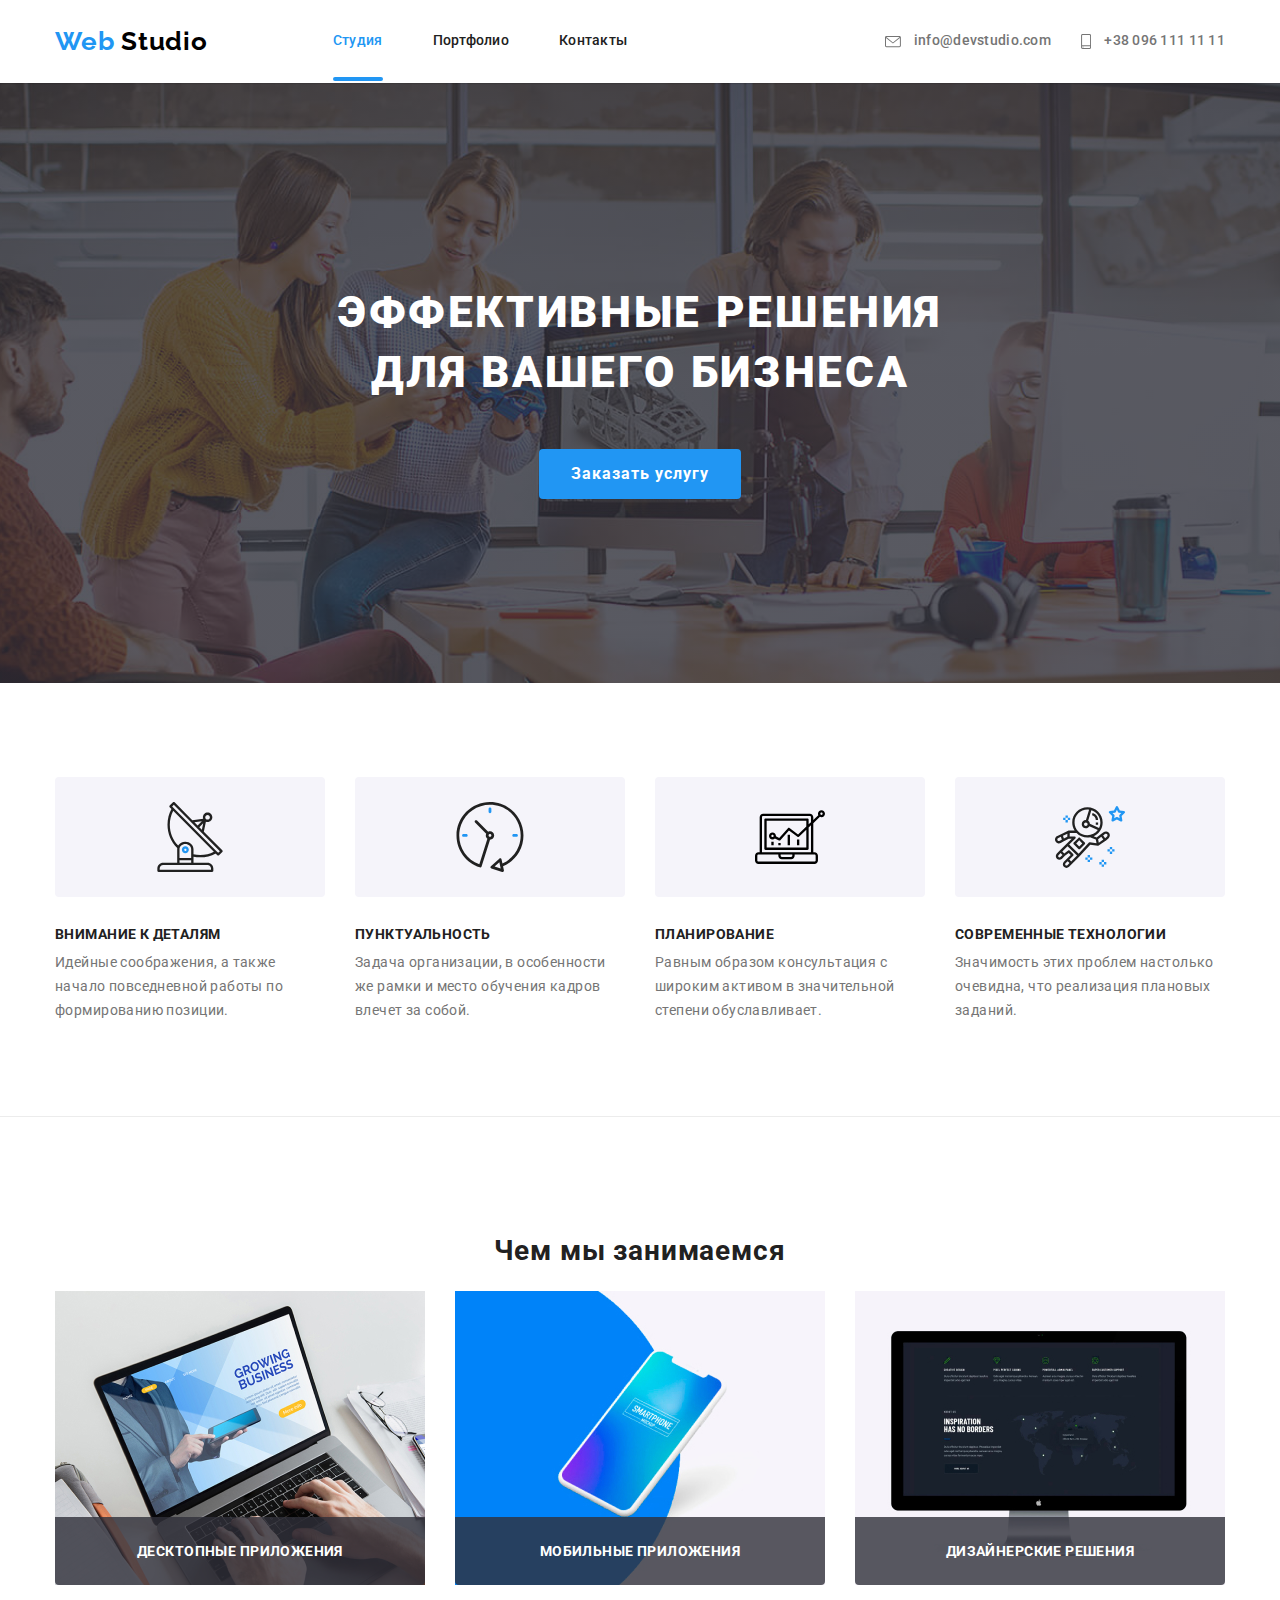
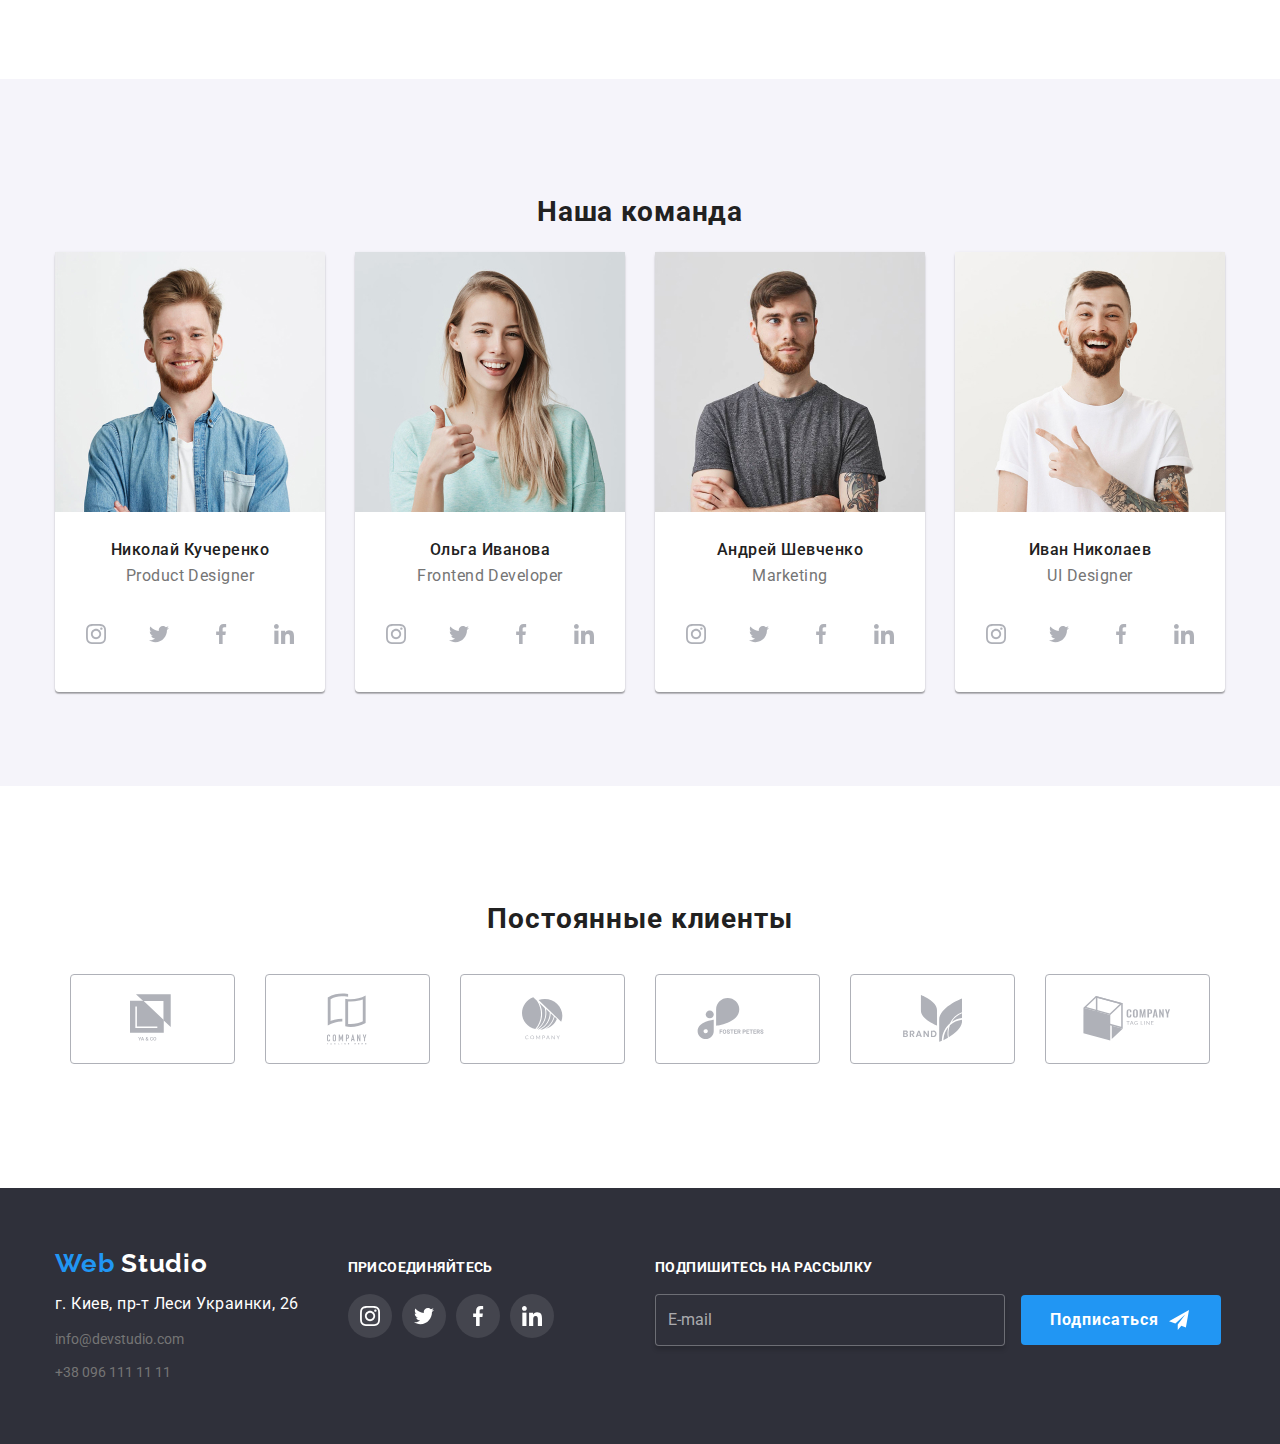
==== commit cbdc29f6: "добавляет картинки  на страницу Студия" ====
--- a/index.html
+++ b/index.html
@@ -155,7 +155,11 @@
               <div>
                 <a href="">
                   <img
-                    src="./img/studiya/desktop_applications.jpg"
+                    srcset="
+                      ./img/studiya/desktop_app320.jpg 1x,
+                      ./img/studiya/desktop_app640.jpg 2x
+                    "
+                    src="./img/studiya/desktop_app320.jpg"
                     alt="Десктопные приложения"
                     width="370"
                     height="294"
@@ -169,7 +173,11 @@
             <li class="doing-element">
               <a href="">
                 <img
-                  src="./img/studiya/mobile_applications.jpg"
+                  srcset="
+                    ./img/studiya/mobil_app320.jpg 1x,
+                    ./img/studiya/mobil_app640.jpg 2x
+                  "
+                  src="./img/studiya/mobil_app320.jpg"
                   alt="Мобильные приложения"
                   width="370"
                   height="294"
@@ -182,7 +190,11 @@
             <li class="doing-element">
               <a href="">
                 <img
-                  src="./img/studiya/designe_applications.jpg"
+                  srcset="
+                    ./img/studiya/designet_app320.jpg 1x,
+                    ./img/studiya/designet_app640.jpg 2x
+                  "
+                  src="./img/studiya/designet_app320.jpg"
                   alt="Дизайнерские решения"
                   width="370"
                   height="294"
@@ -202,7 +214,11 @@
           <ul class="team-list list">
             <li class="team-element">
               <img
-                src="./img/studiya/john_smith.jpg"
+                srcset="
+                  ./img/studiya/product_designer320.jpg 1x,
+                  ./img/studiya/product_designer640.jpg 2x
+                "
+                src="./img/studiya/product_designer320.jpg"
                 alt="На фото Джон Смит"
                 width="270"
                 height="260"
@@ -244,7 +260,11 @@
             </li>
             <li class="team-element">
               <img
-                src="./img/studiya/marta_stewart.jpg"
+                srcset="
+                  ./img/studiya/frontend_developer320.jpg 1x,
+                  ./img/studiya/frontend_developer640.jpg 2x
+                "
+                src="./img/studiya/frontend_developer320.jpg"
                 alt="На фото Марта Стевант"
                 width="270"
                 height="260"
@@ -286,7 +306,11 @@
             </li>
             <li class="team-element">
               <img
-                src="./img/studiya/robert_jakis.jpg"
+                srcset="
+                  ./img/studiya/marketing320.jpg 1x,
+                  ./img/studiya/marketing640.jpg 2x
+                "
+                src="./img/studiya/marketing320.jpg"
                 alt="На фото Роберт Джакис"
                 width="270"
                 height="260"
@@ -328,7 +352,11 @@
             </li>
             <li class="team-element">
               <img
-                src="./img/studiya/martin_doe.jpg"
+                srcset="
+                  ./img/studiya/ui_designer320.jpg 1x,
+                  ./img/studiya/ui_designer640.jpg 2x
+                "
+                src="./img/studiya/ui_designer320.jpg"
                 alt="На фото Мартин Дое"
                 width="270"
                 height="260"
